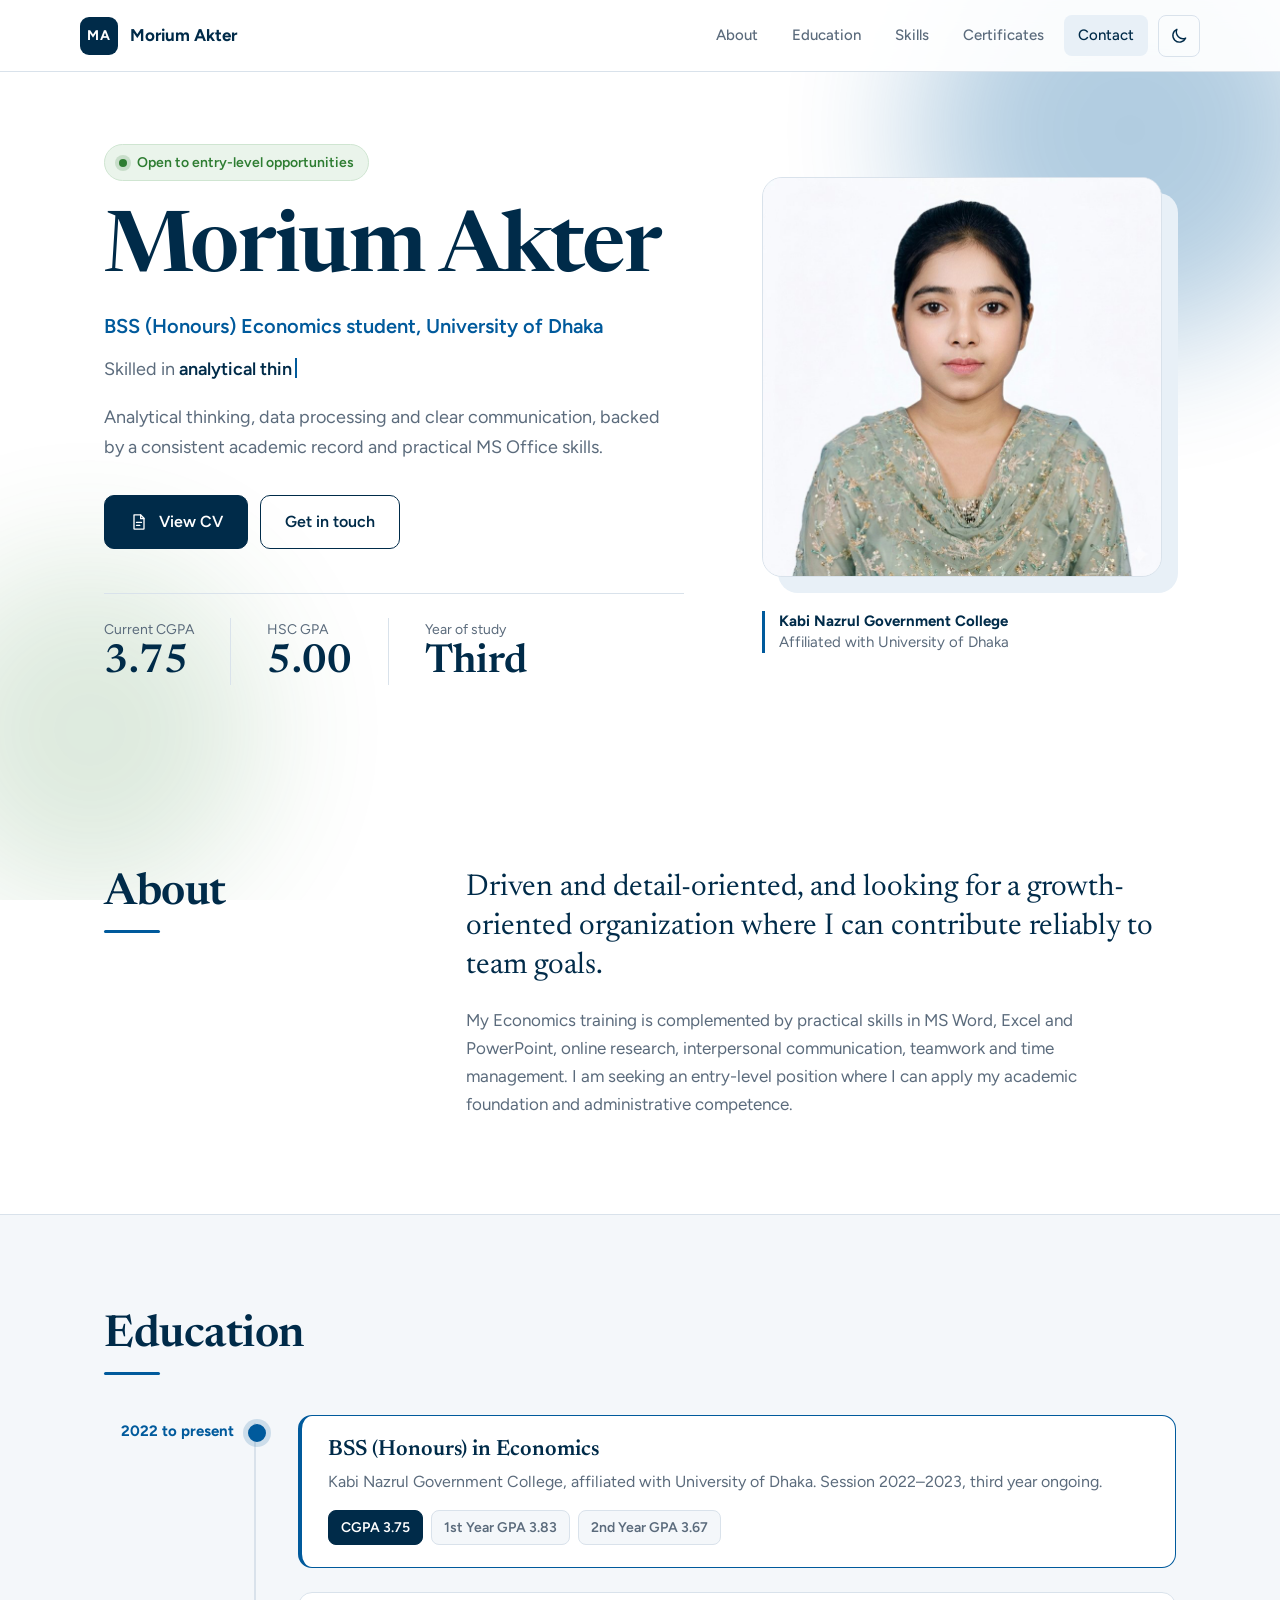
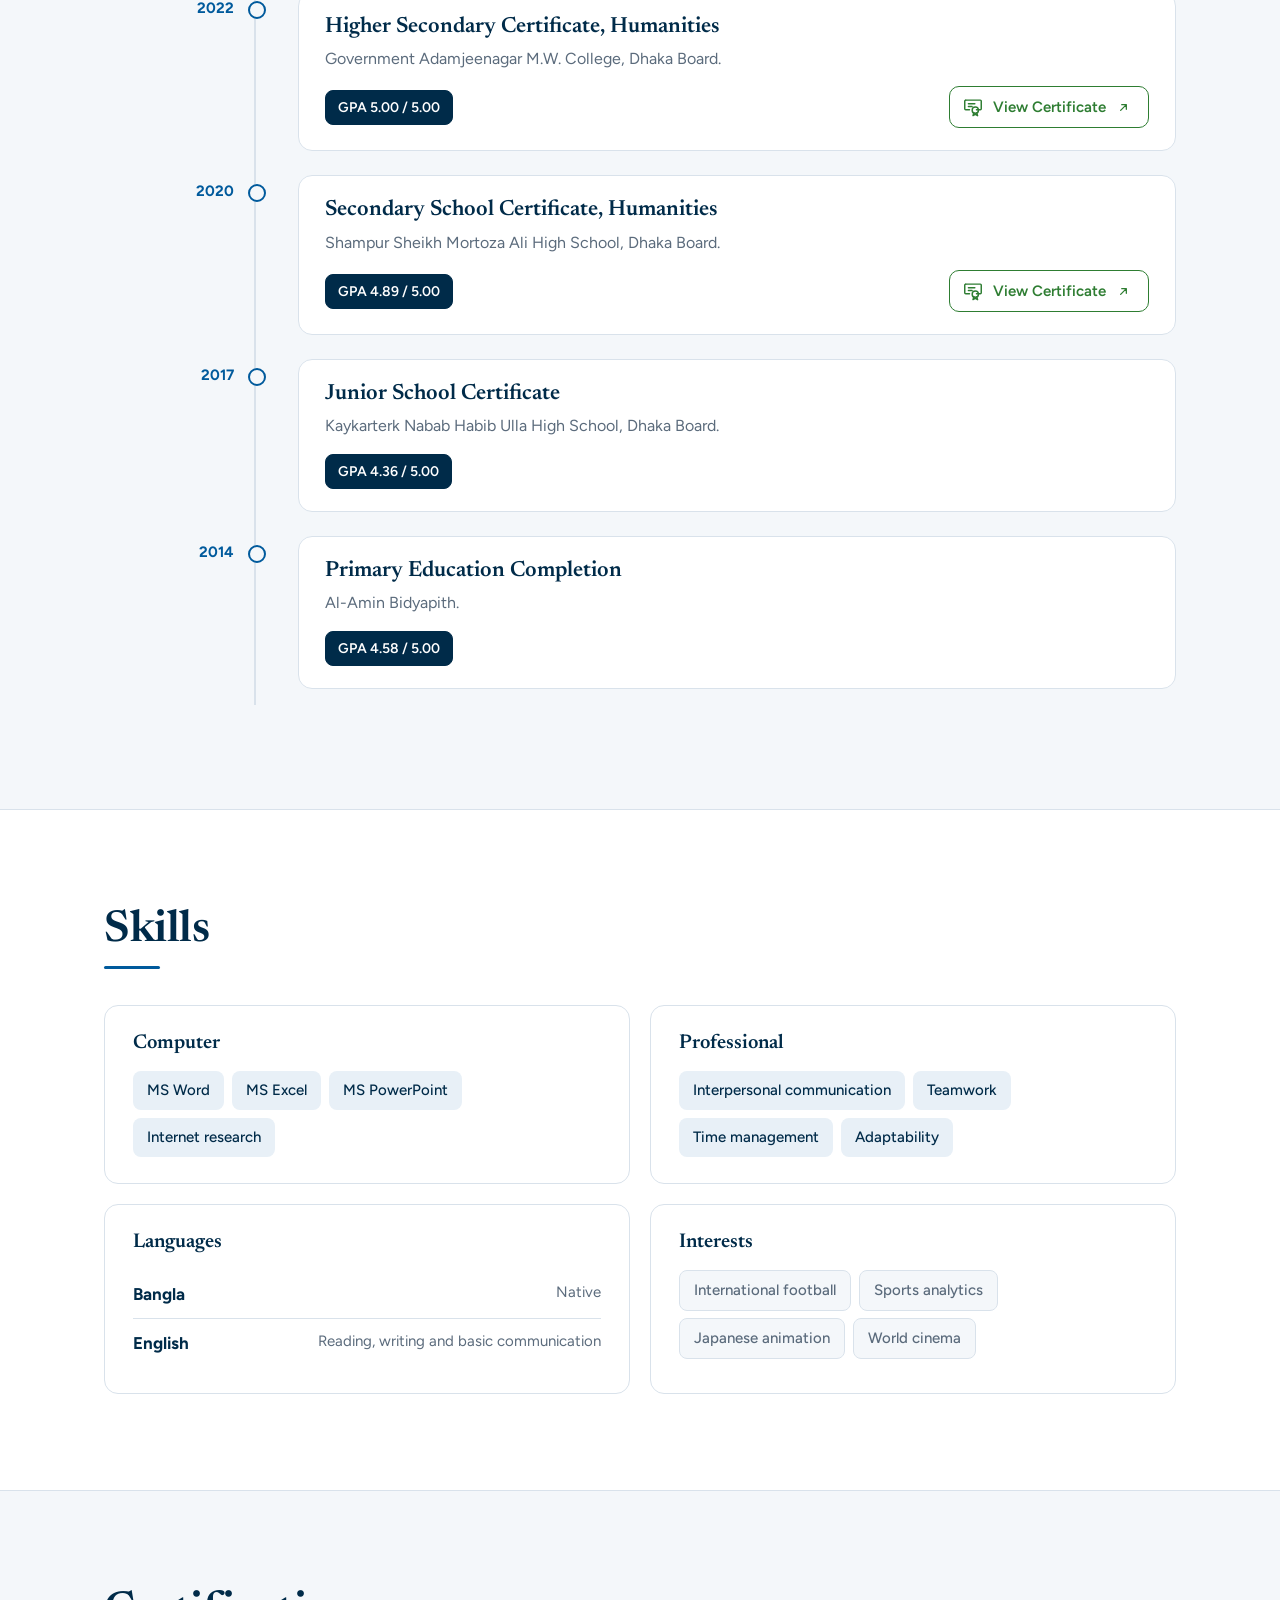
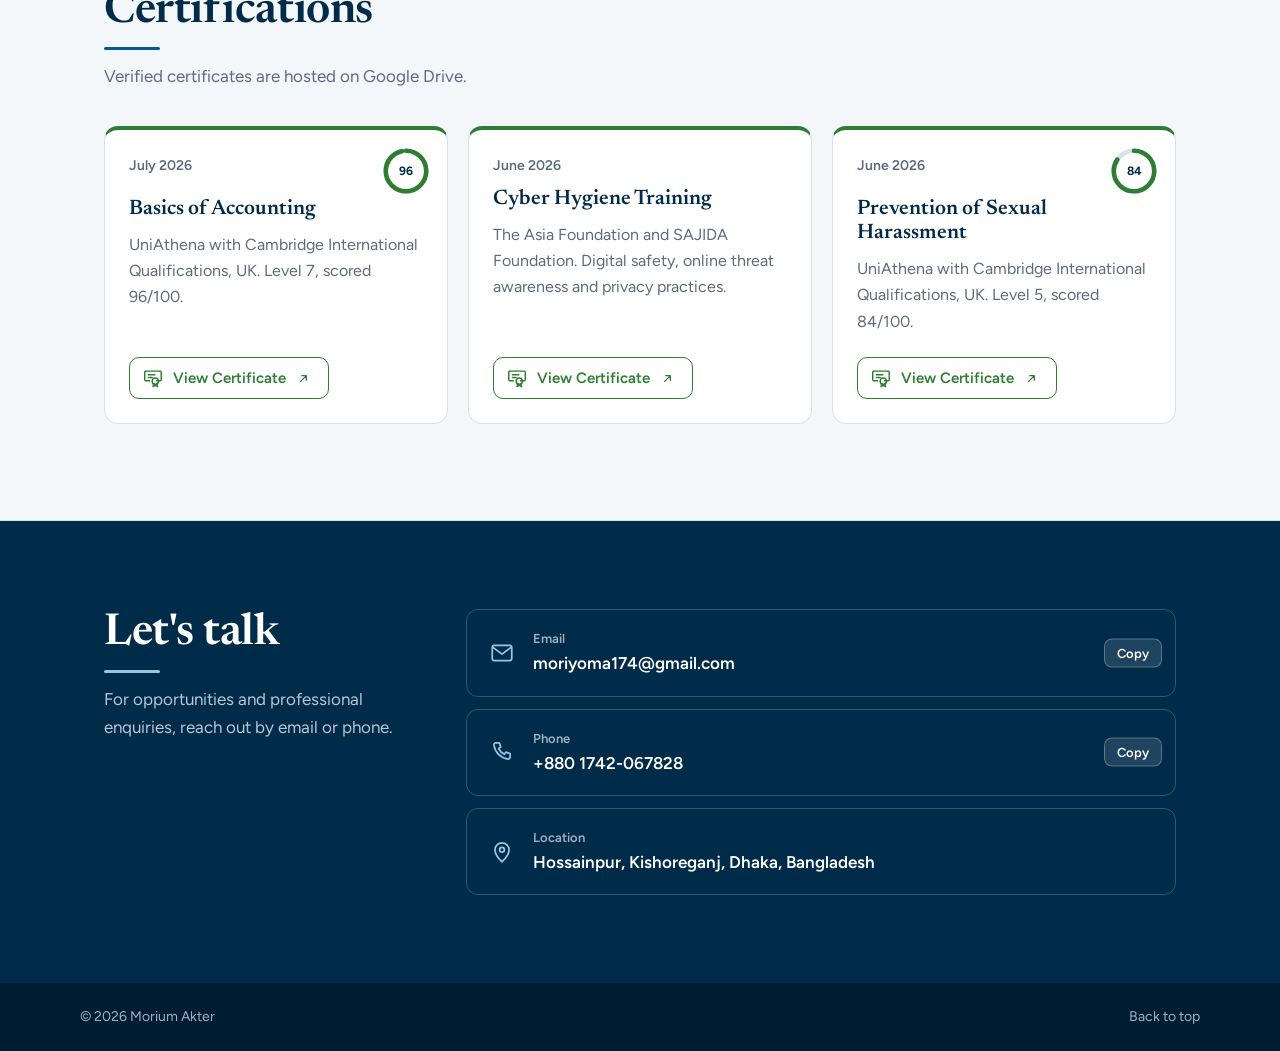
==== index.html @ 0ca626ab "Add files via upload" ====
<!doctype html>
<html lang="en">
<head>
<meta charset="utf-8">
<meta name="viewport" content="width=device-width, initial-scale=1">
<meta name="description" content="Professional portfolio of Morium Akter, BSS (Honours) Economics student at Kabi Nazrul Government College, University of Dhaka.">
<meta name="theme-color" content="#002B49">
<title>Morium Akter | Economics Student</title>
<link rel="preconnect" href="https://fonts.googleapis.com">
<link rel="preconnect" href="https://fonts.gstatic.com" crossorigin>
<link href="https://fonts.googleapis.com/css2?family=Figtree:wght@400;500;600;700&family=Newsreader:opsz,wght@6..72,500;6..72,600&display=swap" rel="stylesheet">
<link rel="stylesheet" href="style.css">
</head>
<body>

<!-- Custom icon set (inline SVG, no external files) -->
<svg width="0" height="0" style="position:absolute" aria-hidden="true">
  <symbol id="i-cert" viewBox="0 0 24 24">
    <path d="M4 4.5h16a1 1 0 0 1 1 1V14a1 1 0 0 1-1 1h-4.2" fill="none" stroke="currentColor" stroke-width="1.6" stroke-linecap="round" stroke-linejoin="round"/>
    <path d="M8.2 15H4a1 1 0 0 1-1-1V5.5a1 1 0 0 1 1-1" fill="none" stroke="currentColor" stroke-width="1.6" stroke-linecap="round" stroke-linejoin="round"/>
    <path d="M7 8.5h7M7 11.5h4" fill="none" stroke="currentColor" stroke-width="1.6" stroke-linecap="round"/>
    <circle cx="14.5" cy="15.5" r="3.4" fill="none" stroke="currentColor" stroke-width="1.6"/>
    <path d="m12.9 18.4-.9 3 2.5-1.3 2.5 1.3-.9-3" fill="none" stroke="currentColor" stroke-width="1.6" stroke-linecap="round" stroke-linejoin="round"/>
  </symbol>
  <symbol id="i-out" viewBox="0 0 24 24">
    <path d="M8 16 16 8M9.5 8H16v6.5" fill="none" stroke="currentColor" stroke-width="1.8" stroke-linecap="round" stroke-linejoin="round"/>
  </symbol>
  <symbol id="i-mail" viewBox="0 0 24 24">
    <rect x="3" y="5" width="18" height="14" rx="2" fill="none" stroke="currentColor" stroke-width="1.6"/>
    <path d="m4 7 8 6 8-6" fill="none" stroke="currentColor" stroke-width="1.6" stroke-linecap="round" stroke-linejoin="round"/>
  </symbol>
  <symbol id="i-phone" viewBox="0 0 24 24">
    <path d="M6.5 3.5h3l1.4 4-2 1.3a11 11 0 0 0 5.3 5.3l1.3-2 4 1.4v3a2 2 0 0 1-2.2 2A15.5 15.5 0 0 1 4.5 5.7a2 2 0 0 1 2-2.2Z" fill="none" stroke="currentColor" stroke-width="1.6" stroke-linejoin="round"/>
  </symbol>
  <symbol id="i-pin" viewBox="0 0 24 24">
    <path d="M12 21s6.5-5.6 6.5-11a6.5 6.5 0 0 0-13 0C5.5 15.400 12 21 12 21Z" fill="none" stroke="currentColor" stroke-width="1.6" stroke-linejoin="round"/>
    <circle cx="12" cy="10" r="2.2" fill="none" stroke="currentColor" stroke-width="1.6"/>
  </symbol>
  <symbol id="i-doc" viewBox="0 0 24 24">
    <path d="M6 3.5h8l4 4V20a.5.5 0 0 1-.5.5h-11A.5.5 0 0 1 6 20V3.5Z" fill="none" stroke="currentColor" stroke-width="1.6" stroke-linejoin="round"/>
    <path d="M14 3.500V8h4M9 12.500h6M9 16h4" fill="none" stroke="currentColor" stroke-width="1.6" stroke-linecap="round" stroke-linejoin="round"/>
  </symbol>
</svg>

<div class="progress" aria-hidden="true"></div>
<div class="blobs" aria-hidden="true"><i></i><i></i></div>

<header class="navbar">
  <a class="brand" href="#home" aria-label="Morium Akter, home"><span class="mark">MA</span><span class="name">Morium Akter</span></a>
  <button class="menu" aria-label="Open menu" aria-expanded="false" aria-controls="navlinks"><i></i><i></i><i></i></button>
  <nav class="navlinks" id="navlinks" aria-label="Primary">
    <a href="#about">About</a>
    <a href="#education">Education</a>
    <a href="#skills">Skills</a>
    <a href="#certificates">Certificates</a>
    <a href="#contact">Contact</a>
  </nav>
</header>

<main>
<!-- HERO -->
<section id="home" class="hero">
  <div class="hero-copy">
    <p class="status"><span class="dot"></span>Open to entry-level opportunities</p>
    <h1>Morium Akter</h1>
    <p class="role">BSS (Honours) Economics student, University of Dhaka</p>
    <p class="typed">Skilled in <b id="typed"></b><span class="caret" aria-hidden="true"></span></p>
    <p class="lead">Analytical thinking, data processing and clear communication, backed by a consistent academic record and practical MS Office skills.</p>
    <div class="actions">
      <a class="btn primary" href="https://drive.google.com/file/d/1JwmAOZgmzLsde-KRl3AFx6PIT9ZOUIoV/view?usp=drive_link" target="_blank" rel="noopener">
        <svg class="ico"><use href="#i-doc"/></svg>View CV
      </a>
      <a class="btn ghost" href="#contact">Get in touch</a>
    </div>
    <dl class="stats">
      <div><dt>Current CGPA</dt><dd data-to="3.75" data-dec="2">3.75</dd></div>
      <div><dt>HSC GPA</dt><dd data-to="5" data-dec="2">5.00</dd></div>
      <div><dt>Year of study</dt><dd>Third</dd></div>
    </dl>
  </div>
  <figure class="portrait">
    <div class="frame"><img src="assets/images/morium-akter-profile.jpg" width="800" height="800" alt="Portrait of Morium Akter" fetchpriority="high"></div>
    <figcaption><b>Kabi Nazrul Government College</b>Affiliated with University of Dhaka</figcaption>
  </figure>
</section>

<!-- ABOUT -->
<section id="about" class="section">
  <div class="wrap two">
    <h2>About</h2>
    <div class="prose">
      <p class="big">Driven and detail-oriented, and looking for a growth-oriented organization where I can contribute reliably to team goals.</p>
      <p>My Economics training is complemented by practical skills in MS Word, Excel and PowerPoint, online research, interpersonal communication, teamwork and time management. I am seeking an entry-level position where I can apply my academic foundation and administrative competence.</p>
    </div>
  </div>
</section>

<!-- EDUCATION -->
<section id="education" class="section alt">
  <div class="wrap">
    <h2>Education</h2>
    <ol class="timeline">
      <li>
        <span class="when">2022 to present</span>
        <div class="card current">
          <h3>BSS (Honours) in Economics</h3>
          <p>Kabi Nazrul Government College, affiliated with University of Dhaka. Session 2022–2023, third year ongoing.</p>
          <ul class="chips"><li class="strong">CGPA 3.75</li><li>1st Year GPA 3.83</li><li>2nd Year GPA 3.67</li></ul>
        </div>
      </li>
      <li>
        <span class="when">2022</span>
        <div class="card">
          <h3>Higher Secondary Certificate, Humanities</h3>
          <p>Government Adamjeenagar M.W. College, Dhaka Board.</p>
          <div class="row">
            <ul class="chips"><li class="strong">GPA 5.00 / 5.00</li></ul>
            <a class="cert-btn" href="https://drive.google.com/file/d/1axWFKUGcLII5cDohfejjAlHID2roBgiW/view?usp=drive_link" target="_blank" rel="noopener" aria-label="View HSC certificate on Google Drive"><svg class="ico"><use href="#i-cert"/></svg><span>View Certificate</span><svg class="ico out"><use href="#i-out"/></svg></a>
          </div>
        </div>
      </li>
      <li>
        <span class="when">2020</span>
        <div class="card">
          <h3>Secondary School Certificate, Humanities</h3>
          <p>Shampur Sheikh Mortoza Ali High School, Dhaka Board.</p>
          <div class="row">
            <ul class="chips"><li class="strong">GPA 4.89 / 5.00</li></ul>
            <a class="cert-btn" href="https://drive.google.com/file/d/1qlJhFglhHFzRGvxUdRlYiDC4op74W_60/view?usp=drive_link" target="_blank" rel="noopener" aria-label="View SSC certificate on Google Drive"><svg class="ico"><use href="#i-cert"/></svg><span>View Certificate</span><svg class="ico out"><use href="#i-out"/></svg></a>
          </div>
        </div>
      </li>
      <li>
        <span class="when">2017</span>
        <div class="card">
          <h3>Junior School Certificate</h3>
          <p>Kaykarterk Nabab Habib Ulla High School, Dhaka Board.</p>
          <ul class="chips"><li class="strong">GPA 4.36 / 5.00</li></ul>
        </div>
      </li>
      <li>
        <span class="when">2014</span>
        <div class="card">
          <h3>Primary Education Completion</h3>
          <p>Al-Amin Bidyapith.</p>
          <ul class="chips"><li class="strong">GPA 4.58 / 5.00</li></ul>
        </div>
      </li>
    </ol>
  </div>
</section>

<!-- SKILLS -->
<section id="skills" class="section">
  <div class="wrap">
    <h2>Skills</h2>
    <div class="skills">
      <article>
        <h3>Computer</h3>
        <ul class="tags"><li>MS Word</li><li>MS Excel</li><li>MS PowerPoint</li><li>Internet research</li></ul>
      </article>
      <article>
        <h3>Professional</h3>
        <ul class="tags"><li>Interpersonal communication</li><li>Teamwork</li><li>Time management</li><li>Adaptability</li></ul>
      </article>
      <article>
        <h3>Languages</h3>
        <ul class="langs">
          <li><b>Bangla</b><span>Native</span></li>
          <li><b>English</b><span>Reading, writing and basic communication</span></li>
        </ul>
      </article>
      <article>
        <h3>Interests</h3>
        <ul class="tags soft"><li>International football</li><li>Sports analytics</li><li>Japanese animation</li><li>World cinema</li></ul>
      </article>
    </div>
  </div>
</section>

<!-- CERTIFICATES -->
<section id="certificates" class="section alt">
  <div class="wrap">
    <h2>Certifications</h2>
    <p class="sub">Verified certificates are hosted on Google Drive.</p>
    <div class="certs">
      <article class="cert">
        <time datetime="2026-07">July 2026</time>
        <h3>Basics of Accounting</h3>
        <p>UniAthena with Cambridge International Qualifications, UK. Level 7, scored 96/100.</p>
        <a class="cert-btn" href="https://drive.google.com/file/d/1zT1jQJ7yruCw2VHMHLxNxQ8mI0itYRT9/view?usp=drive_link" target="_blank" rel="noopener" aria-label="View Basics of Accounting certificate on Google Drive"><svg class="ico"><use href="#i-cert"/></svg><span>View Certificate</span><svg class="ico out"><use href="#i-out"/></svg></a>
      </article>
      <article class="cert">
        <time datetime="2026-06">June 2026</time>
        <h3>Cyber Hygiene Training</h3>
        <p>The Asia Foundation and SAJIDA Foundation. Digital safety, online threat awareness and privacy practices.</p>
        <a class="cert-btn" href="https://drive.google.com/file/d/1l5DGVHalnsO505tT5xYZgho1PL1zpRUH/view?usp=drive_link" target="_blank" rel="noopener" aria-label="View Cyber Hygiene certificate on Google Drive"><svg class="ico"><use href="#i-cert"/></svg><span>View Certificate</span><svg class="ico out"><use href="#i-out"/></svg></a>
      </article>
      <article class="cert">
        <time datetime="2026-06">June 2026</time>
        <h3>Prevention of Sexual Harassment</h3>
        <p>UniAthena with Cambridge International Qualifications, UK. Level 5, scored 84/100.</p>
        <a class="cert-btn" href="https://drive.google.com/file/d/1_tI9HqFwYaIaJ-7dg8YIlyRQ6ms4kKX6/view?usp=drive_link" target="_blank" rel="noopener" aria-label="View POSH certificate on Google Drive"><svg class="ico"><use href="#i-cert"/></svg><span>View Certificate</span><svg class="ico out"><use href="#i-out"/></svg></a>
      </article>
    </div>
  </div>
</section>

<!-- CONTACT -->
<section id="contact" class="contact">
  <div class="wrap two">
    <div>
      <h2>Let's talk</h2>
      <p class="sub">For opportunities and professional enquiries, reach out by email or phone.</p>
    </div>
    <ul class="contact-list">
      <li><a href="mailto:moriyoma174@gmail.com"><svg class="ico"><use href="#i-mail"/></svg><span><small>Email</small>moriyoma174@gmail.com</span></a></li>
      <li><a href="tel:+8801742067828"><svg class="ico"><use href="#i-phone"/></svg><span><small>Phone</small>+880 1742-067828</span></a></li>
      <li><div><svg class="ico"><use href="#i-pin"/></svg><span><small>Location</small>Hossainpur, Kishoreganj, Dhaka, Bangladesh</span></div></li>
    </ul>
  </div>
</section>
</main>

<footer><span>© 2026 Morium Akter</span><a href="#home">Back to top</a></footer>

<script src="script.js"></script>
</body>
</html>
---- style.css ----
/* Morium Akter Portfolio — palette follows her CV: navy #002B49, steel blue #005A9C, certificate green #2E7D32 */
:root{
  --navy:#002B49; --navy-deep:#001D32; --blue:#005A9C; --green:#2E7D32;
  --ink:#1F2937; --muted:#5B6B7C; --line:#D9E2EB; --bg:#FFFFFF; --alt:#F4F7FA; --tint:#E8F0F7;
  --serif:'Newsreader',Georgia,'Times New Roman',serif;
  --sans:'Figtree',system-ui,-apple-system,'Segoe UI',Arial,sans-serif;
  --wrap:1120px; --nav:72px;
}
*{box-sizing:border-box;margin:0;padding:0}
html{scroll-behavior:smooth;scroll-padding-top:var(--nav)}
body{position:relative;transition:background-color .4s,color .4s;font-family:var(--sans);font-size:17px;line-height:1.65;color:var(--ink);background:var(--bg);overflow-x:hidden;-webkit-font-smoothing:antialiased}
img{display:block;max-width:100%}
a{color:inherit}
ul,ol{list-style:none}
:focus-visible{outline:3px solid var(--blue);outline-offset:3px;border-radius:4px}

.progress{position:fixed;top:0;left:0;height:3px;width:0;background:var(--blue);z-index:200}

/* NAV */
.navbar{position:fixed;inset:0 0 auto 0;height:var(--nav);padding:0 max(24px,calc((100vw - var(--wrap))/2));display:flex;align-items:center;justify-content:space-between;background:var(--navbg);backdrop-filter:blur(14px);border-bottom:1px solid var(--line);z-index:100}
.brand{display:flex;align-items:center;gap:12px;text-decoration:none;font-weight:700;color:var(--head)}
.brand .mark{display:grid;place-items:center;width:38px;height:38px;border-radius:9px;background:var(--navy);color:#fff;font-size:14px;letter-spacing:.04em}
.navlinks{display:flex;gap:6px}
.navlinks a{padding:8px 14px;border-radius:8px;text-decoration:none;font-size:15px;font-weight:500;color:var(--muted);transition:color .2s,background .2s}
.navlinks a:hover,.navlinks a.active{color:var(--head);background:var(--tint)}
.menu{display:none;background:none;border:1px solid var(--line);border-radius:8px;width:42px;height:42px;cursor:pointer;flex-direction:column;justify-content:center;align-items:center;gap:5px}
.menu i{display:block;width:18px;height:2px;background:var(--navy)}

/* LAYOUT */
.wrap{max-width:var(--wrap);margin:0 auto;padding:0 24px}
.wrap.two{display:grid;grid-template-columns:.42fr 1fr;gap:64px;align-items:start}
.section{padding:96px 0}
.section.alt{background:var(--alt);border-block:1px solid var(--line)}
h1,h2,h3{font-family:var(--serif);color:var(--head);font-weight:600;line-height:1.15}
h2{font-size:clamp(32px,4vw,44px);letter-spacing:-.01em;margin-bottom:12px}
h3{font-size:22px}
.sub{color:var(--muted);max-width:52ch}

/* HERO */
.hero{max-width:var(--wrap);margin:0 auto;padding:calc(var(--nav) + 72px) 24px 88px;display:grid;grid-template-columns:1.15fr .85fr;gap:64px;align-items:center}
.status{display:inline-flex;align-items:center;gap:10px;font-size:14px;font-weight:600;color:var(--green);background:#EAF4EB;border:1px solid #CFE5D1;padding:6px 14px;border-radius:999px}
.dot{width:8px;height:8px;border-radius:50%;background:var(--green);box-shadow:0 0 0 4px rgba(46,125,50,.18)}
.hero h1{font-size:clamp(48px,7vw,84px);letter-spacing:-.02em;margin:22px 0 10px}
.role{font-size:20px;font-weight:600;color:var(--blue)}
.lead{margin-top:18px;max-width:52ch;color:var(--muted);font-size:18px}
.actions{display:flex;flex-wrap:wrap;gap:12px;margin-top:32px}
.btn{display:inline-flex;align-items:center;gap:10px;padding:13px 24px;border-radius:10px;font-weight:600;font-size:16px;text-decoration:none;border:1.5px solid var(--navy);transition:background .2s,color .2s,transform .2s}
.btn.primary{background:var(--navy);color:#fff}
.btn.primary:hover{background:var(--blue);border-color:var(--blue)}
.btn.ghost{color:var(--head);background:transparent}
.btn.ghost:hover{background:var(--navy);color:#fff}
.btn:active{transform:translateY(1px)}
.ico{width:20px;height:20px;flex:none}
.stats{display:flex;gap:0;margin-top:44px;border-top:1px solid var(--line);padding-top:24px}
.stats div{padding-right:36px;margin-right:36px;border-right:1px solid var(--line)}
.stats div:last-child{border:0;margin:0;padding:0}
.stats dt{font-size:14px;color:var(--muted)}
.stats dd{font-family:var(--serif);font-size:40px;font-weight:600;color:var(--head);line-height:1.1}

.portrait{position:relative;justify-self:center;width:100%;max-width:400px}
.portrait .frame{aspect-ratio:1;border-radius:20px;overflow:hidden;border:1px solid var(--line);background:var(--alt);box-shadow:16px 16px 0 var(--tint)}
.portrait img{width:100%;height:100%;object-fit:cover}
.portrait figcaption{margin-top:34px;padding-left:14px;border-left:3px solid var(--blue);font-size:15px;color:var(--muted);line-height:1.4}
.portrait figcaption b{display:block;color:var(--head)}

/* ABOUT */
.prose .big{font-family:var(--serif);font-size:clamp(24px,2.6vw,30px);line-height:1.3;color:var(--head);margin-bottom:20px}
.prose p:not(.big){color:var(--muted);max-width:62ch}

/* EDUCATION */
.timeline{margin-top:40px;position:relative}
.timeline::before{content:"";position:absolute;left:150px;top:8px;bottom:8px;width:2px;background:var(--line)}
.timeline>li{display:grid;grid-template-columns:130px 1fr;gap:40px;padding-bottom:24px;position:relative}
.timeline>li::before{content:"";position:absolute;left:144px;top:9px;width:14px;height:14px;border-radius:50%;background:var(--alt);border:2px solid var(--blue)}
.timeline>li:first-child::before{background:var(--blue);box-shadow:0 0 0 5px rgba(0,90,156,.16)}
.when{font-weight:700;font-size:15px;color:var(--blue);padding-top:4px;text-align:right}
.card{background:var(--card);border:1px solid var(--line);border-radius:14px;padding:22px 26px;margin-left:24px}
.card.current{border-color:var(--blue);border-left-width:4px}
.card p{color:var(--muted);margin:6px 0 14px;font-size:16px}
.card .row{display:flex;flex-wrap:wrap;align-items:center;justify-content:space-between;gap:14px}
.card .chips{margin:0}
.chips{display:flex;flex-wrap:wrap;gap:8px}
.chips li{font-size:14px;font-weight:600;padding:5px 12px;border-radius:8px;background:var(--alt);color:var(--muted);border:1px solid var(--line)}
.chips li.strong{background:var(--navy);border-color:var(--navy);color:#fff}

/* VIEW CERTIFICATE BUTTON: bordered, custom certificate-seal icon */
.cert-btn{display:inline-flex;align-items:center;gap:9px;padding:9px 16px 9px 12px;border:1.5px solid var(--green);border-radius:10px;color:var(--green);background:var(--card);font-size:15px;font-weight:600;text-decoration:none;line-height:1;transition:background .2s,color .2s,box-shadow .2s}
.cert-btn .ico{width:22px;height:22px}
.cert-btn .ico.out{width:17px;height:17px;transition:transform .2s}
.cert-btn:hover{background:var(--green);color:#fff;box-shadow:0 6px 16px rgba(46,125,50,.25)}
.cert-btn:hover .out{transform:translate(2px,-2px)}

/* SKILLS */
.skills{display:grid;grid-template-columns:repeat(2,1fr);gap:20px;margin-top:36px}
.skills article{border:1px solid var(--line);border-radius:14px;padding:26px 28px}
.skills h3{font-size:20px;margin-bottom:16px}
.tags{display:flex;flex-wrap:wrap;gap:8px}
.tags li{padding:7px 14px;border-radius:8px;font-size:15px;font-weight:500;background:var(--tint);color:var(--head)}
.tags.soft li{background:var(--alt);color:var(--muted);border:1px solid var(--line)}
.langs li{display:flex;justify-content:space-between;gap:20px;padding:10px 0;border-bottom:1px solid var(--line)}
.langs li:last-child{border:0}
.langs b{color:var(--head)}
.langs span{color:var(--muted);font-size:15px;text-align:right}

/* CERTIFICATES */
.certs{display:grid;grid-template-columns:repeat(3,1fr);gap:20px;margin-top:36px}
.cert{display:flex;flex-direction:column;align-items:flex-start;background:var(--card);border:1px solid var(--line);border-top:4px solid var(--green);border-radius:14px;padding:24px}
.cert time{font-size:14px;font-weight:600;color:var(--muted);margin-bottom:10px}
.cert h3{font-size:21px}
.cert p{color:var(--muted);font-size:16px;margin:10px 0 22px;flex:1}

/* CONTACT */
.contact{background:var(--navy);color:#fff;padding:88px 0}
.contact h2{color:#fff}
.contact .sub{color:#B8C7D6}
.contact-list{display:grid;gap:12px}
.contact-list a,.contact-list li>div{display:flex;align-items:center;gap:18px;padding:18px 22px;border:1px solid rgba(255,255,255,.2);border-radius:12px;text-decoration:none;transition:background .2s,border-color .2s}
.contact-list a:hover{background:rgba(255,255,255,.08);border-color:rgba(255,255,255,.5)}
.contact-list .ico{width:26px;height:26px;color:#9CC3E6}
.contact-list small{display:block;font-size:13px;color:#9FB2C4}
.contact-list span{font-weight:600;overflow-wrap:anywhere}

footer{background:var(--navy-deep);color:#9FB2C4;padding:22px max(24px,calc((100vw - var(--wrap))/2));display:flex;justify-content:space-between;font-size:14px}
footer a{text-decoration:none}
footer a:hover{color:#fff}

/* Single entrance: hero only */
.hero-copy,.portrait{animation:rise .7s cubic-bezier(.2,.7,.2,1) both}
.portrait{animation-delay:.12s}
@keyframes rise{from{opacity:0;transform:translateY(16px)}to{opacity:1;transform:none}}
@media (prefers-reduced-motion:reduce){*{animation:none!important;transition:none!important;scroll-behavior:auto!important}}

/* RESPONSIVE */
@media (max-width:960px){
  .hero{grid-template-columns:1fr;gap:48px;padding-top:calc(var(--nav) + 40px)}
  .portrait{max-width:340px;justify-self:start}
  .wrap.two{grid-template-columns:1fr;gap:20px}
  .certs{grid-template-columns:1fr}
  .skills{grid-template-columns:1fr}
}
@media (max-width:700px){
  body{font-size:16px}
  .section{padding:68px 0}
  .menu{display:flex}
  .navlinks{display:none;position:absolute;top:calc(var(--nav) - 4px);right:16px;width:220px;flex-direction:column;padding:10px;background:var(--card);border:1px solid var(--line);border-radius:12px;box-shadow:0 14px 34px rgba(0,43,73,.16)}
  .navlinks.open{display:flex}
  .brand .name{font-size:15px}
  .stats div{padding-right:20px;margin-right:20px}
  .stats dd{font-size:32px}
  .timeline::before{left:7px}
  .timeline>li{grid-template-columns:1fr;gap:6px;padding-left:34px}
  .timeline>li::before{left:0}
  .when{text-align:left;padding:0}
  .card{margin-left:0;padding:18px 20px}
  footer{flex-direction:column;gap:6px;align-items:center}
}

/* ===== v2: theme, animation, extra features ===== */
:root{--head:#002B49;--card:#fff;--navbg:rgba(255,255,255,.92)}
:root[data-theme=dark]{--head:#E8F1F8;--card:#12212E;--navbg:rgba(11,22,32,.88);--bg:#0B1620;--alt:#0F1C28;--tint:#16303F;--ink:#DCE6EE;--muted:#9FB2C4;--line:#243B4D;--navy:#0F3A5C;--navy-deep:#07141E;--blue:#59AEEA;--green:#66C26D}
[data-theme=dark] .status{background:#12301A;border-color:#1F5A2A}
[data-theme=dark] .blobs i{opacity:.2}
.navbar{transition:box-shadow .3s,background-color .4s}.navbar.scrolled{box-shadow:0 6px 24px rgba(0,43,73,.12)}
.navlinks{margin-left:auto}.menu{order:5}
.theme{order:4;width:42px;height:42px;margin-left:10px;border:1px solid var(--line);border-radius:8px;background:none;color:var(--head);cursor:pointer;display:grid;place-items:center;transition:background .2s,transform .3s}
.theme:hover{background:var(--tint);transform:rotate(-20deg)}

.blobs{position:absolute;inset:0 0 auto 0;height:100vh;overflow:hidden;z-index:-1;pointer-events:none}
.blobs i{position:absolute;border-radius:50%;filter:blur(70px);opacity:.3;animation:drift 18s ease-in-out infinite alternate}
.blobs i:nth-child(1){width:420px;height:420px;background:var(--blue);top:-80px;right:-60px}
.blobs i:nth-child(2){width:340px;height:340px;background:var(--green);bottom:0;left:-80px;opacity:.16;animation-duration:24s}
@keyframes drift{to{transform:translate(-60px,50px) scale(1.15)}}

.hero-copy{animation:none}.hero-copy>*{animation:rise .7s cubic-bezier(.2,.7,.2,1) both}
.portrait .frame{animation:float 6s ease-in-out infinite}
@keyframes float{50%{transform:translateY(-10px)}}
.dot{animation:pulse 2s infinite}
@keyframes pulse{from{box-shadow:0 0 0 0 rgba(46,125,50,.5)}to{box-shadow:0 0 0 10px rgba(46,125,50,0)}}
.typed{margin-top:12px;font-size:18px;color:var(--muted);min-height:1.7em}.typed b{color:var(--head);font-weight:600}
.caret{display:inline-block;width:2px;height:1.1em;background:var(--blue);margin-left:3px;vertical-align:-3px;animation:blink 1s steps(1) infinite}
@keyframes blink{50%{opacity:0}}
.btn{box-shadow:0 0 0 rgba(0,0,0,0)}.btn:hover{transform:translateY(-2px);box-shadow:0 8px 20px rgba(0,43,73,.18)}
.btn.primary{position:relative;overflow:hidden}
.btn.primary::after{content:"";position:absolute;inset:0;background:linear-gradient(105deg,transparent 40%,rgba(255,255,255,.35) 50%,transparent 60%);transform:translateX(-120%);transition:transform .7s}
.btn.primary:hover::after{transform:translateX(120%)}

/* scroll reveal (classes added by script.js) */
.rv{opacity:0;transform:translateY(26px);transition:opacity .7s ease,transform .7s cubic-bezier(.2,.7,.2,1),box-shadow .3s,border-color .3s}
.rv.in{opacity:1;transform:none}
.lift.in:hover{transform:translateY(-5px);box-shadow:0 14px 30px rgba(0,43,73,.12);border-color:var(--blue)}
.section h2::after,.contact h2::after{content:"";display:block;width:0;height:3px;border-radius:2px;background:var(--blue);margin-top:10px;transition:width .8s .3s}
.rv.in.rv h2::after,h2.rv.in::after{width:56px}
.contact h2::after{background:#9CC3E6}
.timeline.draw::before{transform:scaleY(0);transform-origin:top;transition:transform 1.6s ease}.timeline.draw.in::before{transform:none}
.timeline>li.rv::before{transform:scale(0);transition:transform .5s .25s}.timeline>li.rv.in::before{transform:scale(1)}
.skills article.rv:not(.in) .tags li{opacity:0}
.skills article.in .tags li{animation:pop .5s both;animation-delay:calc(var(--i)*70ms + 250ms)}
@keyframes pop{from{opacity:0;transform:scale(.8)}}

/* certificate score rings */
.cert{position:relative}.cert.scored time{margin-bottom:20px}
.ring{position:absolute;top:18px;right:18px;width:46px;height:46px}
.ring svg{width:100%;height:100%;transform:rotate(-90deg)}
.ring circle{fill:none;stroke-width:5}.ring .bg{stroke:var(--line)}
.ring .fg{stroke:var(--green);stroke-linecap:round;stroke-dasharray:138.2;stroke-dashoffset:138.2;transition:stroke-dashoffset 1.4s .5s cubic-bezier(.2,.7,.2,1)}
.cert.in .ring .fg{stroke-dashoffset:calc(138.2 * (1 - var(--p)))}
.ring b{position:absolute;inset:0;display:grid;place-items:center;font-size:12px;color:var(--head)}

/* contact copy, back-to-top, toast */
.contact-list li{position:relative}.contact-list a{padding-right:96px}
.copy{position:absolute;right:14px;top:50%;translate:0 -50%;background:rgba(255,255,255,.12);border:1px solid rgba(255,255,255,.28);color:#fff;border-radius:8px;padding:6px 12px;font:600 13px var(--sans);cursor:pointer;transition:background .2s}
.copy:hover{background:rgba(255,255,255,.28)}
.totop{position:fixed;right:22px;bottom:22px;width:46px;height:46px;border:0;border-radius:50%;background:var(--navy);color:#fff;cursor:pointer;display:grid;place-items:center;opacity:0;transform:translateY(14px);pointer-events:none;transition:.3s;z-index:90;box-shadow:0 8px 20px rgba(0,43,73,.3)}
.totop.show{opacity:1;transform:none;pointer-events:auto}.totop:hover{background:var(--blue)}
.toast{position:fixed;left:50%;bottom:28px;transform:translate(-50%,20px);background:var(--head);color:var(--bg);padding:10px 18px;border-radius:999px;font-size:15px;font-weight:600;opacity:0;transition:.3s;z-index:300;pointer-events:none}
.toast.show{opacity:1;transform:translate(-50%,0)}
@media (max-width:700px){.theme{margin-left:auto;margin-right:8px}.navlinks{margin-left:0}.copy{padding:5px 10px}.contact-list a{padding-right:80px}}
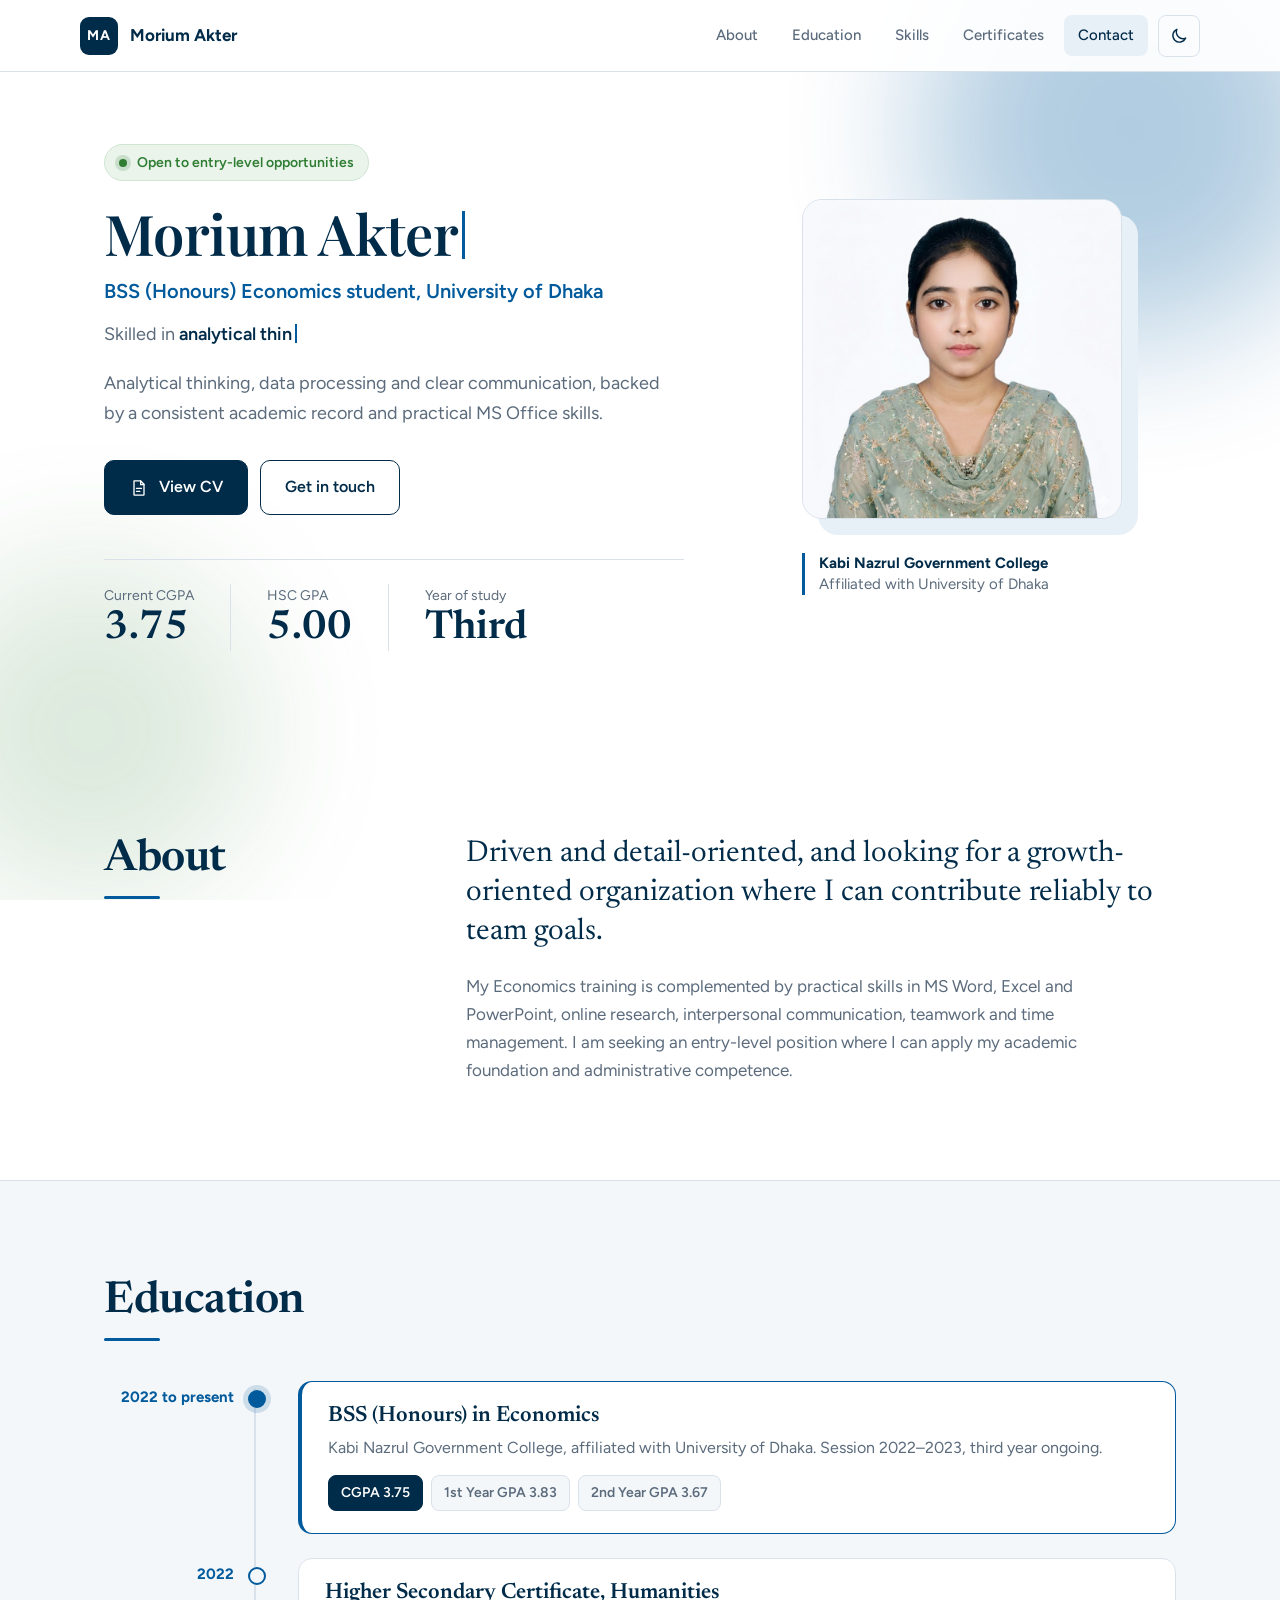
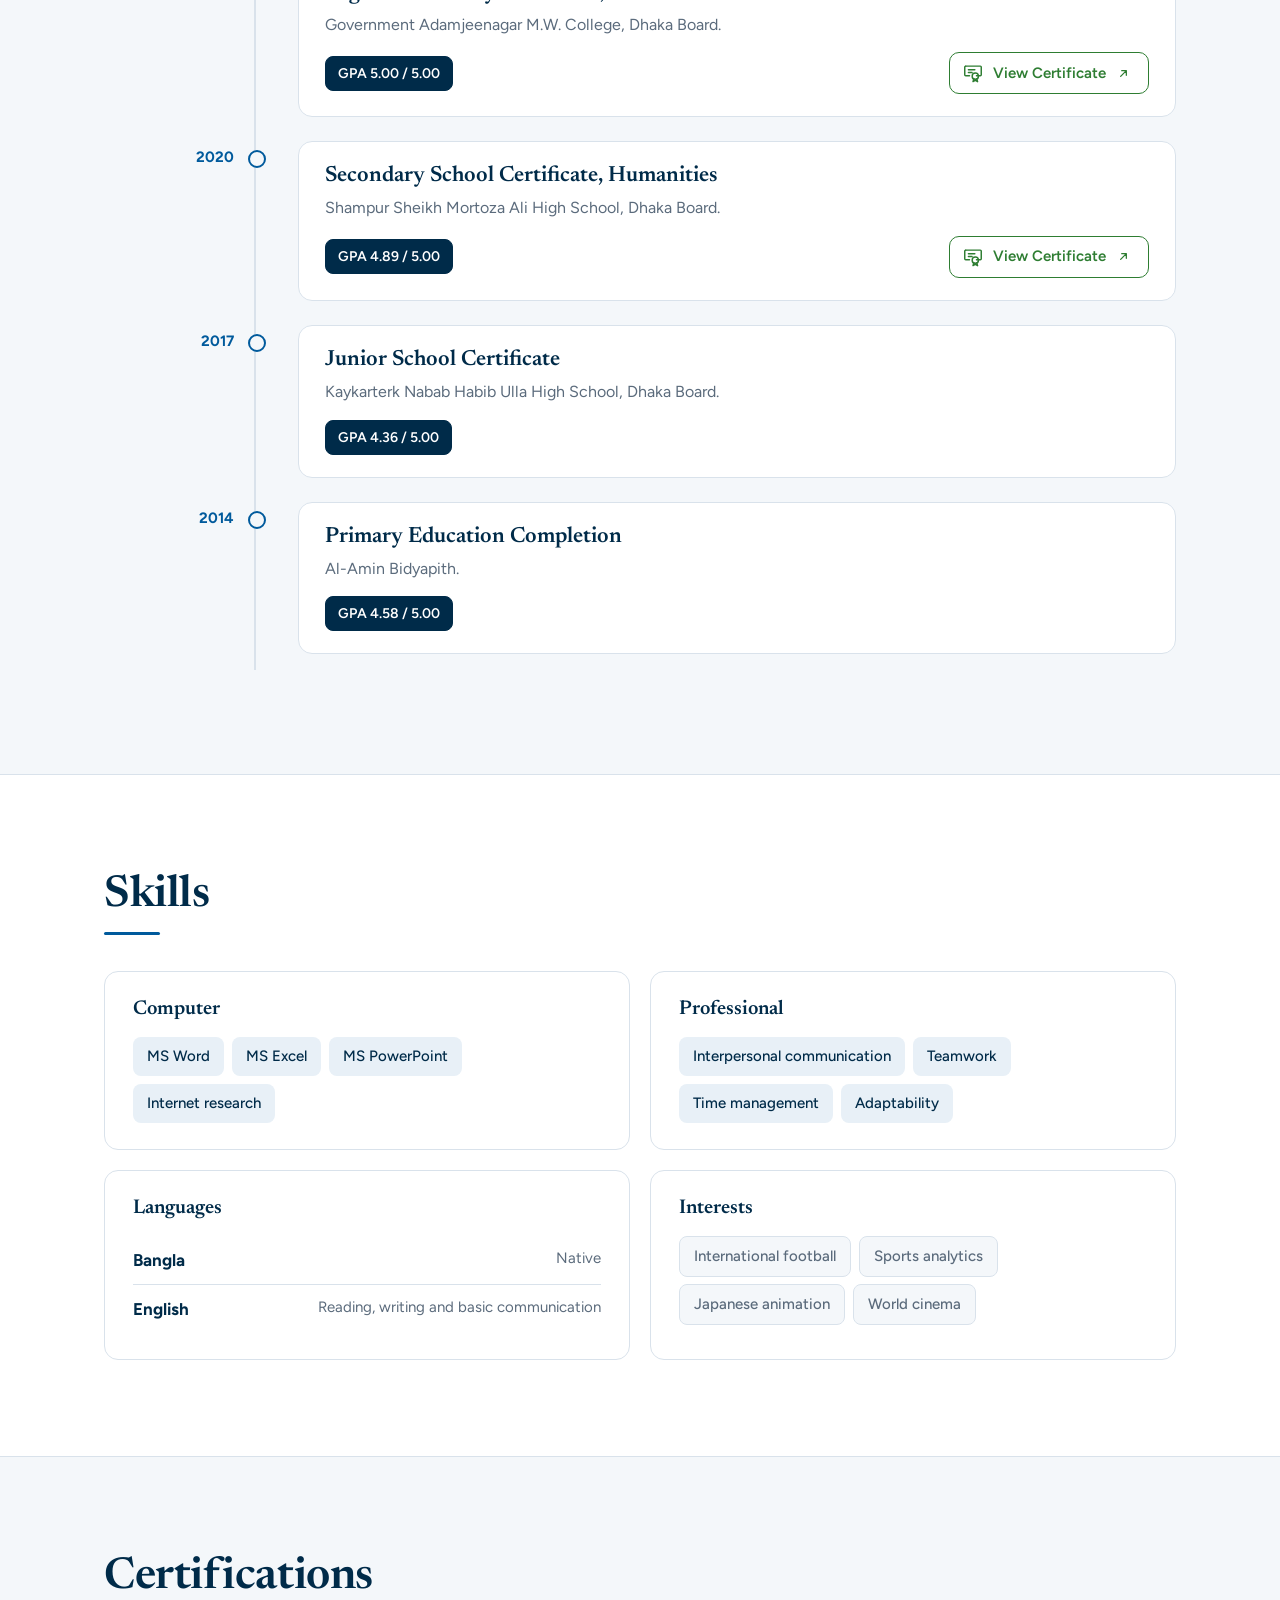
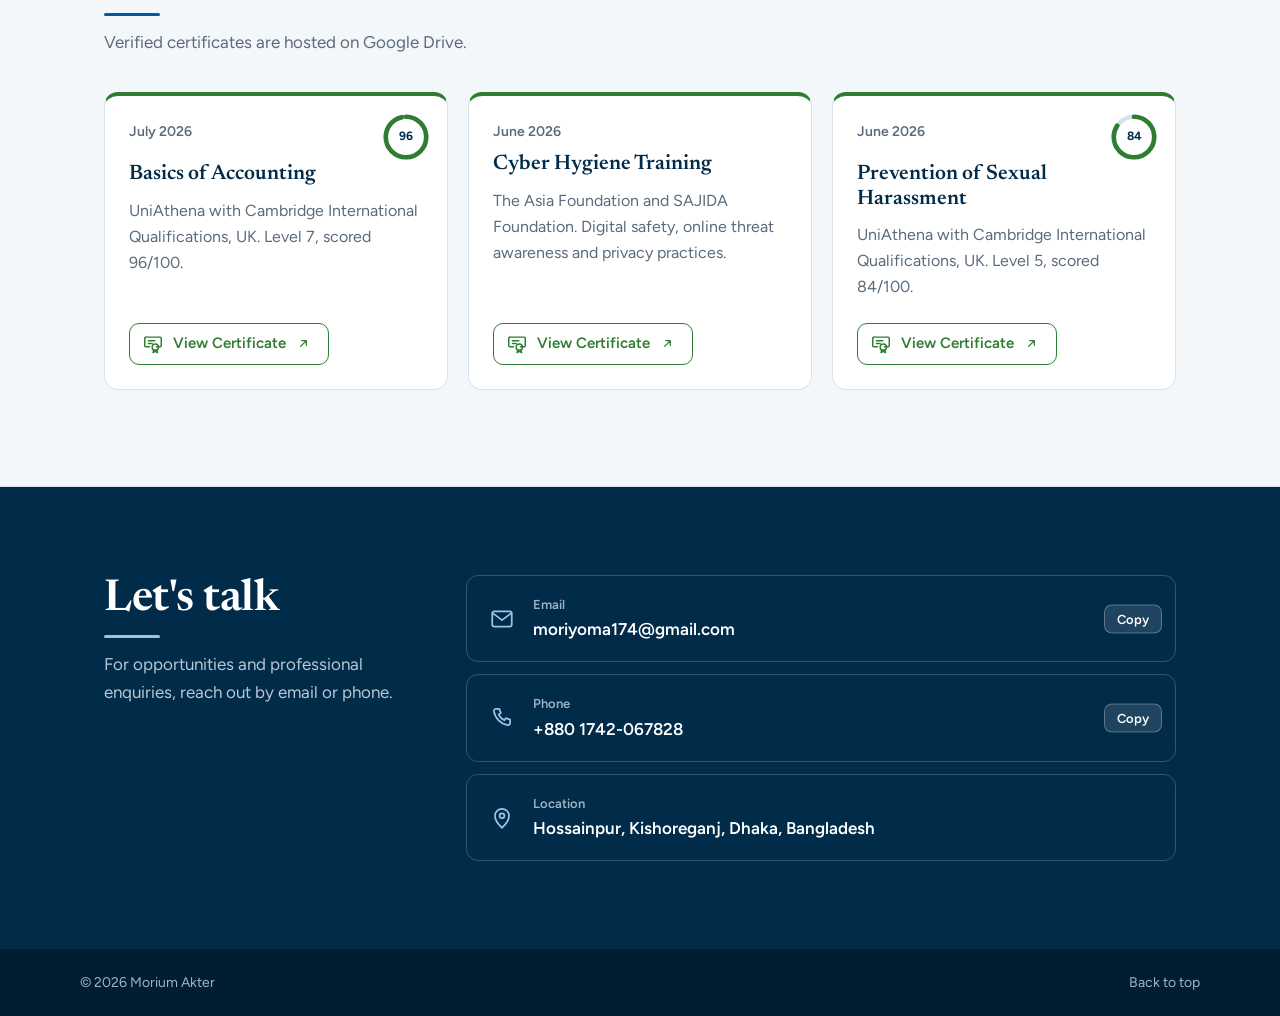
==== commit 683c6f6c: "Add files via upload" ====
--- a/index.html
+++ b/index.html
@@ -2,14 +2,21 @@
 <html lang="en">
 <head>
 <meta charset="utf-8">
-<meta name="viewport" content="width=device-width, initial-scale=1">
+<meta name="viewport" content="width=device-width, initial-scale=1, viewport-fit=cover">
 <meta name="description" content="Professional portfolio of Morium Akter, BSS (Honours) Economics student at Kabi Nazrul Government College, University of Dhaka.">
 <meta name="theme-color" content="#002B49">
 <title>Morium Akter | Economics Student</title>
 <link rel="preconnect" href="https://fonts.googleapis.com">
 <link rel="preconnect" href="https://fonts.gstatic.com" crossorigin>
-<link href="https://fonts.googleapis.com/css2?family=Figtree:wght@400;500;600;700&family=Newsreader:opsz,wght@6..72,500;6..72,600&display=swap" rel="stylesheet">
+<link href="https://fonts.googleapis.com/css2?family=Figtree:wght@400;500;600;700&family=Playfair+Display:wght@600;700&family=Newsreader:opsz,wght@6..72,500;6..72,600&display=swap" rel="stylesheet">
 <link rel="stylesheet" href="style.css">
+<script>
+/* Phone + Chrome "Desktop site": layout is ~980px wide and shrunk to fit, so scale UI up (k) and use the compact mobile layout */
+(function(){var d=document.documentElement,s=Math.min(screen.width,screen.height),w=innerWidth,
+sc=window.visualViewport?visualViewport.scale:1,coarse=matchMedia('(pointer:coarse)').matches,k=0;
+if(s<=700&&w>s*1.35)k=w/s;else if(coarse&&sc<.75)k=1/sc;
+if(k){d.classList.add('pdm');d.style.setProperty('--k',k.toFixed(3));}})();
+</script>
 </head>
 <body>
 
@@ -62,7 +69,7 @@
 <section id="home" class="hero">
   <div class="hero-copy">
     <p class="status"><span class="dot"></span>Open to entry-level opportunities</p>
-    <h1>Morium Akter</h1>
+    <h1 aria-label="Morium Akter"><span class="tw" aria-hidden="true"></span><span class="caret name-caret" aria-hidden="true"></span></h1>
     <p class="role">BSS (Honours) Economics student, University of Dhaka</p>
     <p class="typed">Skilled in <b id="typed"></b><span class="caret" aria-hidden="true"></span></p>
     <p class="lead">Analytical thinking, data processing and clear communication, backed by a consistent academic record and practical MS Office skills.</p>
--- a/style.css
+++ b/style.css
@@ -4,155 +4,156 @@
   --ink:#1F2937; --muted:#5B6B7C; --line:#D9E2EB; --bg:#FFFFFF; --alt:#F4F7FA; --tint:#E8F0F7;
   --serif:'Newsreader',Georgia,'Times New Roman',serif;
   --sans:'Figtree',system-ui,-apple-system,'Segoe UI',Arial,sans-serif;
-  --wrap:1120px; --nav:72px;
+  --wrap:70rem; --nav:4.5rem;
 }
 *{box-sizing:border-box;margin:0;padding:0}
-html{scroll-behavior:smooth;scroll-padding-top:var(--nav)}
-body{position:relative;transition:background-color .4s,color .4s;font-family:var(--sans);font-size:17px;line-height:1.65;color:var(--ink);background:var(--bg);overflow-x:hidden;-webkit-font-smoothing:antialiased}
+html{font-size:1rem;-webkit-text-size-adjust:100%;scroll-behavior:smooth;scroll-padding-top:var(--nav)}
+body{position:relative;transition:background-color .4s,color .4s;font-family:var(--sans);font-size:1.0625rem;line-height:1.65;color:var(--ink);background:var(--bg);overflow-x:hidden;-webkit-font-smoothing:antialiased}
 img{display:block;max-width:100%}
 a{color:inherit}
 ul,ol{list-style:none}
-:focus-visible{outline:3px solid var(--blue);outline-offset:3px;border-radius:4px}
-
-.progress{position:fixed;top:0;left:0;height:3px;width:0;background:var(--blue);z-index:200}
+:focus-visible{outline:0.1875rem solid var(--blue);outline-offset:0.1875rem;border-radius:0.25rem}
+
+.progress{position:fixed;top:0;left:0;height:0.1875rem;width:0;background:var(--blue);z-index:200}
 
 /* NAV */
-.navbar{position:fixed;inset:0 0 auto 0;height:var(--nav);padding:0 max(24px,calc((100vw - var(--wrap))/2));display:flex;align-items:center;justify-content:space-between;background:var(--navbg);backdrop-filter:blur(14px);border-bottom:1px solid var(--line);z-index:100}
-.brand{display:flex;align-items:center;gap:12px;text-decoration:none;font-weight:700;color:var(--head)}
-.brand .mark{display:grid;place-items:center;width:38px;height:38px;border-radius:9px;background:var(--navy);color:#fff;font-size:14px;letter-spacing:.04em}
-.navlinks{display:flex;gap:6px}
-.navlinks a{padding:8px 14px;border-radius:8px;text-decoration:none;font-size:15px;font-weight:500;color:var(--muted);transition:color .2s,background .2s}
+.navbar{position:fixed;inset:0 0 auto 0;height:var(--nav);padding:0 max(1.5rem,calc((100vw - var(--wrap))/2));display:flex;align-items:center;justify-content:space-between;background:var(--navbg);backdrop-filter:blur(0.875rem);border-bottom:0.0625rem solid var(--line);z-index:100}
+.brand{display:flex;align-items:center;gap:0.75rem;text-decoration:none;font-weight:700;color:var(--head)}
+.brand .mark{display:grid;place-items:center;width:2.375rem;height:2.375rem;border-radius:0.5625rem;background:var(--navy);color:#fff;font-size:0.875rem;letter-spacing:.04em}
+.navlinks{display:flex;gap:0.375rem}
+.navlinks a{padding:0.5rem 0.875rem;border-radius:0.5rem;text-decoration:none;font-size:0.9375rem;font-weight:500;color:var(--muted);transition:color .2s,background .2s}
 .navlinks a:hover,.navlinks a.active{color:var(--head);background:var(--tint)}
-.menu{display:none;background:none;border:1px solid var(--line);border-radius:8px;width:42px;height:42px;cursor:pointer;flex-direction:column;justify-content:center;align-items:center;gap:5px}
-.menu i{display:block;width:18px;height:2px;background:var(--navy)}
+.menu{display:none;background:none;border:0.0625rem solid var(--line);border-radius:0.5rem;width:2.625rem;height:2.625rem;cursor:pointer;flex-direction:column;justify-content:center;align-items:center;gap:0.3125rem}
+.menu i{display:block;width:1.125rem;height:0.125rem;background:var(--navy)}
 
 /* LAYOUT */
-.wrap{max-width:var(--wrap);margin:0 auto;padding:0 24px}
-.wrap.two{display:grid;grid-template-columns:.42fr 1fr;gap:64px;align-items:start}
-.section{padding:96px 0}
-.section.alt{background:var(--alt);border-block:1px solid var(--line)}
+.wrap{max-width:var(--wrap);margin:0 auto;padding:0 1.5rem}
+.wrap.two{display:grid;grid-template-columns:.42fr 1fr;gap:4rem;align-items:start}
+.section{padding:6rem 0}
+.section.alt{background:var(--alt);border-block:0.0625rem solid var(--line)}
 h1,h2,h3{font-family:var(--serif);color:var(--head);font-weight:600;line-height:1.15}
-h2{font-size:clamp(32px,4vw,44px);letter-spacing:-.01em;margin-bottom:12px}
-h3{font-size:22px}
+h2{font-size:clamp(2rem,4vw,2.75rem);letter-spacing:-.01em;margin-bottom:0.75rem}
+h3{font-size:1.375rem}
 .sub{color:var(--muted);max-width:52ch}
 
 /* HERO */
-.hero{max-width:var(--wrap);margin:0 auto;padding:calc(var(--nav) + 72px) 24px 88px;display:grid;grid-template-columns:1.15fr .85fr;gap:64px;align-items:center}
-.status{display:inline-flex;align-items:center;gap:10px;font-size:14px;font-weight:600;color:var(--green);background:#EAF4EB;border:1px solid #CFE5D1;padding:6px 14px;border-radius:999px}
-.dot{width:8px;height:8px;border-radius:50%;background:var(--green);box-shadow:0 0 0 4px rgba(46,125,50,.18)}
-.hero h1{font-size:clamp(48px,7vw,84px);letter-spacing:-.02em;margin:22px 0 10px}
-.role{font-size:20px;font-weight:600;color:var(--blue)}
-.lead{margin-top:18px;max-width:52ch;color:var(--muted);font-size:18px}
-.actions{display:flex;flex-wrap:wrap;gap:12px;margin-top:32px}
-.btn{display:inline-flex;align-items:center;gap:10px;padding:13px 24px;border-radius:10px;font-weight:600;font-size:16px;text-decoration:none;border:1.5px solid var(--navy);transition:background .2s,color .2s,transform .2s}
+.hero{max-width:var(--wrap);margin:0 auto;padding:calc(var(--nav) + 4.5rem) 1.5rem 5.5rem;display:grid;grid-template-columns:1.15fr .85fr;gap:4rem;align-items:center}
+.status{display:inline-flex;align-items:center;gap:0.625rem;font-size:0.875rem;font-weight:600;color:var(--green);background:#EAF4EB;border:0.0625rem solid #CFE5D1;padding:0.375rem 0.875rem;border-radius:62.4375rem}
+.dot{width:0.5rem;height:0.5rem;border-radius:50%;background:var(--green);box-shadow:0 0 0 0.25rem rgba(46,125,50,.18)}
+.hero h1{font-family:'Playfair Display',Georgia,'Times New Roman',serif;font-weight:600;font-size:clamp(2.125rem,5vw,3.5rem);letter-spacing:-.01em;white-space:nowrap;margin:1.25rem 0 0.625rem}
+.hero h1 .caret{width:0.1875rem;height:.85em;vertical-align:-.05em;margin-left:0.25rem}
+.role{font-size:1.25rem;font-weight:600;color:var(--blue)}
+.lead{margin-top:1.125rem;max-width:52ch;color:var(--muted);font-size:1.125rem}
+.actions{display:flex;flex-wrap:wrap;gap:0.75rem;margin-top:2rem}
+.btn{display:inline-flex;align-items:center;gap:0.625rem;padding:0.8125rem 1.5rem;border-radius:0.625rem;font-weight:600;font-size:1rem;text-decoration:none;border:0.09375rem solid var(--navy);transition:background .2s,color .2s,transform .2s}
 .btn.primary{background:var(--navy);color:#fff}
 .btn.primary:hover{background:var(--blue);border-color:var(--blue)}
 .btn.ghost{color:var(--head);background:transparent}
 .btn.ghost:hover{background:var(--navy);color:#fff}
-.btn:active{transform:translateY(1px)}
-.ico{width:20px;height:20px;flex:none}
-.stats{display:flex;gap:0;margin-top:44px;border-top:1px solid var(--line);padding-top:24px}
-.stats div{padding-right:36px;margin-right:36px;border-right:1px solid var(--line)}
+.btn:active{transform:translateY(0.0625rem)}
+.ico{width:1.25rem;height:1.25rem;flex:none}
+.stats{display:flex;gap:0;margin-top:2.75rem;border-top:0.0625rem solid var(--line);padding-top:1.5rem}
+.stats div{padding-right:2.25rem;margin-right:2.25rem;border-right:0.0625rem solid var(--line)}
 .stats div:last-child{border:0;margin:0;padding:0}
-.stats dt{font-size:14px;color:var(--muted)}
-.stats dd{font-family:var(--serif);font-size:40px;font-weight:600;color:var(--head);line-height:1.1}
-
-.portrait{position:relative;justify-self:center;width:100%;max-width:400px}
-.portrait .frame{aspect-ratio:1;border-radius:20px;overflow:hidden;border:1px solid var(--line);background:var(--alt);box-shadow:16px 16px 0 var(--tint)}
+.stats dt{font-size:0.875rem;color:var(--muted)}
+.stats dd{font-family:var(--serif);font-size:2.5rem;font-weight:600;color:var(--head);line-height:1.1}
+
+.portrait{position:relative;justify-self:center;width:100%;max-width:20rem}
+.portrait .frame{aspect-ratio:1;border-radius:1.25rem;overflow:hidden;border:0.0625rem solid var(--line);background:var(--alt);box-shadow:1rem 1rem 0 var(--tint)}
 .portrait img{width:100%;height:100%;object-fit:cover}
-.portrait figcaption{margin-top:34px;padding-left:14px;border-left:3px solid var(--blue);font-size:15px;color:var(--muted);line-height:1.4}
+.portrait figcaption{margin-top:2.125rem;padding-left:0.875rem;border-left:0.1875rem solid var(--blue);font-size:0.9375rem;color:var(--muted);line-height:1.4}
 .portrait figcaption b{display:block;color:var(--head)}
 
 /* ABOUT */
-.prose .big{font-family:var(--serif);font-size:clamp(24px,2.6vw,30px);line-height:1.3;color:var(--head);margin-bottom:20px}
+.prose .big{font-family:var(--serif);font-size:clamp(1.5rem,2.6vw,1.875rem);line-height:1.3;color:var(--head);margin-bottom:1.25rem}
 .prose p:not(.big){color:var(--muted);max-width:62ch}
 
 /* EDUCATION */
-.timeline{margin-top:40px;position:relative}
-.timeline::before{content:"";position:absolute;left:150px;top:8px;bottom:8px;width:2px;background:var(--line)}
-.timeline>li{display:grid;grid-template-columns:130px 1fr;gap:40px;padding-bottom:24px;position:relative}
-.timeline>li::before{content:"";position:absolute;left:144px;top:9px;width:14px;height:14px;border-radius:50%;background:var(--alt);border:2px solid var(--blue)}
-.timeline>li:first-child::before{background:var(--blue);box-shadow:0 0 0 5px rgba(0,90,156,.16)}
-.when{font-weight:700;font-size:15px;color:var(--blue);padding-top:4px;text-align:right}
-.card{background:var(--card);border:1px solid var(--line);border-radius:14px;padding:22px 26px;margin-left:24px}
-.card.current{border-color:var(--blue);border-left-width:4px}
-.card p{color:var(--muted);margin:6px 0 14px;font-size:16px}
-.card .row{display:flex;flex-wrap:wrap;align-items:center;justify-content:space-between;gap:14px}
+.timeline{margin-top:2.5rem;position:relative}
+.timeline::before{content:"";position:absolute;left:9.375rem;top:0.5rem;bottom:0.5rem;width:0.125rem;background:var(--line)}
+.timeline>li{display:grid;grid-template-columns:8.125rem 1fr;gap:2.5rem;padding-bottom:1.5rem;position:relative}
+.timeline>li::before{content:"";position:absolute;left:9rem;top:0.5625rem;width:0.875rem;height:0.875rem;border-radius:50%;background:var(--alt);border:0.125rem solid var(--blue)}
+.timeline>li:first-child::before{background:var(--blue);box-shadow:0 0 0 0.3125rem rgba(0,90,156,.16)}
+.when{font-weight:700;font-size:0.9375rem;color:var(--blue);padding-top:0.25rem;text-align:right}
+.card{background:var(--card);border:0.0625rem solid var(--line);border-radius:0.875rem;padding:1.375rem 1.625rem;margin-left:1.5rem}
+.card.current{border-color:var(--blue);border-left-width:0.25rem}
+.card p{color:var(--muted);margin:0.375rem 0 0.875rem;font-size:1rem}
+.card .row{display:flex;flex-wrap:wrap;align-items:center;justify-content:space-between;gap:0.875rem}
 .card .chips{margin:0}
-.chips{display:flex;flex-wrap:wrap;gap:8px}
-.chips li{font-size:14px;font-weight:600;padding:5px 12px;border-radius:8px;background:var(--alt);color:var(--muted);border:1px solid var(--line)}
+.chips{display:flex;flex-wrap:wrap;gap:0.5rem}
+.chips li{font-size:0.875rem;font-weight:600;padding:0.3125rem 0.75rem;border-radius:0.5rem;background:var(--alt);color:var(--muted);border:0.0625rem solid var(--line)}
 .chips li.strong{background:var(--navy);border-color:var(--navy);color:#fff}
 
 /* VIEW CERTIFICATE BUTTON: bordered, custom certificate-seal icon */
-.cert-btn{display:inline-flex;align-items:center;gap:9px;padding:9px 16px 9px 12px;border:1.5px solid var(--green);border-radius:10px;color:var(--green);background:var(--card);font-size:15px;font-weight:600;text-decoration:none;line-height:1;transition:background .2s,color .2s,box-shadow .2s}
-.cert-btn .ico{width:22px;height:22px}
-.cert-btn .ico.out{width:17px;height:17px;transition:transform .2s}
-.cert-btn:hover{background:var(--green);color:#fff;box-shadow:0 6px 16px rgba(46,125,50,.25)}
-.cert-btn:hover .out{transform:translate(2px,-2px)}
+.cert-btn{display:inline-flex;align-items:center;gap:0.5625rem;padding:0.5625rem 1rem 0.5625rem 0.75rem;border:0.09375rem solid var(--green);border-radius:0.625rem;color:var(--green);background:var(--card);font-size:0.9375rem;font-weight:600;text-decoration:none;line-height:1;transition:background .2s,color .2s,box-shadow .2s}
+.cert-btn .ico{width:1.375rem;height:1.375rem}
+.cert-btn .ico.out{width:1.0625rem;height:1.0625rem;transition:transform .2s}
+.cert-btn:hover{background:var(--green);color:#fff;box-shadow:0 0.375rem 1rem rgba(46,125,50,.25)}
+.cert-btn:hover .out{transform:translate(0.125rem,-0.125rem)}
 
 /* SKILLS */
-.skills{display:grid;grid-template-columns:repeat(2,1fr);gap:20px;margin-top:36px}
-.skills article{border:1px solid var(--line);border-radius:14px;padding:26px 28px}
-.skills h3{font-size:20px;margin-bottom:16px}
-.tags{display:flex;flex-wrap:wrap;gap:8px}
-.tags li{padding:7px 14px;border-radius:8px;font-size:15px;font-weight:500;background:var(--tint);color:var(--head)}
-.tags.soft li{background:var(--alt);color:var(--muted);border:1px solid var(--line)}
-.langs li{display:flex;justify-content:space-between;gap:20px;padding:10px 0;border-bottom:1px solid var(--line)}
+.skills{display:grid;grid-template-columns:repeat(2,1fr);gap:1.25rem;margin-top:2.25rem}
+.skills article{border:0.0625rem solid var(--line);border-radius:0.875rem;padding:1.625rem 1.75rem}
+.skills h3{font-size:1.25rem;margin-bottom:1rem}
+.tags{display:flex;flex-wrap:wrap;gap:0.5rem}
+.tags li{padding:0.4375rem 0.875rem;border-radius:0.5rem;font-size:0.9375rem;font-weight:500;background:var(--tint);color:var(--head)}
+.tags.soft li{background:var(--alt);color:var(--muted);border:0.0625rem solid var(--line)}
+.langs li{display:flex;justify-content:space-between;gap:1.25rem;padding:0.625rem 0;border-bottom:0.0625rem solid var(--line)}
 .langs li:last-child{border:0}
 .langs b{color:var(--head)}
-.langs span{color:var(--muted);font-size:15px;text-align:right}
+.langs span{color:var(--muted);font-size:0.9375rem;text-align:right}
 
 /* CERTIFICATES */
-.certs{display:grid;grid-template-columns:repeat(3,1fr);gap:20px;margin-top:36px}
-.cert{display:flex;flex-direction:column;align-items:flex-start;background:var(--card);border:1px solid var(--line);border-top:4px solid var(--green);border-radius:14px;padding:24px}
-.cert time{font-size:14px;font-weight:600;color:var(--muted);margin-bottom:10px}
-.cert h3{font-size:21px}
-.cert p{color:var(--muted);font-size:16px;margin:10px 0 22px;flex:1}
+.certs{display:grid;grid-template-columns:repeat(3,1fr);gap:1.25rem;margin-top:2.25rem}
+.cert{display:flex;flex-direction:column;align-items:flex-start;background:var(--card);border:0.0625rem solid var(--line);border-top:0.25rem solid var(--green);border-radius:0.875rem;padding:1.5rem}
+.cert time{font-size:0.875rem;font-weight:600;color:var(--muted);margin-bottom:0.625rem}
+.cert h3{font-size:1.3125rem}
+.cert p{color:var(--muted);font-size:1rem;margin:0.625rem 0 1.375rem;flex:1}
 
 /* CONTACT */
-.contact{background:var(--navy);color:#fff;padding:88px 0}
+.contact{background:var(--navy);color:#fff;padding:5.5rem 0}
 .contact h2{color:#fff}
 .contact .sub{color:#B8C7D6}
-.contact-list{display:grid;gap:12px}
-.contact-list a,.contact-list li>div{display:flex;align-items:center;gap:18px;padding:18px 22px;border:1px solid rgba(255,255,255,.2);border-radius:12px;text-decoration:none;transition:background .2s,border-color .2s}
+.contact-list{display:grid;gap:0.75rem}
+.contact-list a,.contact-list li>div{display:flex;align-items:center;gap:1.125rem;padding:1.125rem 1.375rem;border:0.0625rem solid rgba(255,255,255,.2);border-radius:0.75rem;text-decoration:none;transition:background .2s,border-color .2s}
 .contact-list a:hover{background:rgba(255,255,255,.08);border-color:rgba(255,255,255,.5)}
-.contact-list .ico{width:26px;height:26px;color:#9CC3E6}
-.contact-list small{display:block;font-size:13px;color:#9FB2C4}
+.contact-list .ico{width:1.625rem;height:1.625rem;color:#9CC3E6}
+.contact-list small{display:block;font-size:0.8125rem;color:#9FB2C4}
 .contact-list span{font-weight:600;overflow-wrap:anywhere}
 
-footer{background:var(--navy-deep);color:#9FB2C4;padding:22px max(24px,calc((100vw - var(--wrap))/2));display:flex;justify-content:space-between;font-size:14px}
+footer{background:var(--navy-deep);color:#9FB2C4;padding:1.375rem max(1.5rem,calc((100vw - var(--wrap))/2));display:flex;justify-content:space-between;font-size:0.875rem}
 footer a{text-decoration:none}
 footer a:hover{color:#fff}
 
 /* Single entrance: hero only */
 .hero-copy,.portrait{animation:rise .7s cubic-bezier(.2,.7,.2,1) both}
 .portrait{animation-delay:.12s}
-@keyframes rise{from{opacity:0;transform:translateY(16px)}to{opacity:1;transform:none}}
+@keyframes rise{from{opacity:0;transform:translateY(1rem)}to{opacity:1;transform:none}}
 @media (prefers-reduced-motion:reduce){*{animation:none!important;transition:none!important;scroll-behavior:auto!important}}
 
 /* RESPONSIVE */
 @media (max-width:960px){
-  .hero{grid-template-columns:1fr;gap:48px;padding-top:calc(var(--nav) + 40px)}
-  .portrait{max-width:340px;justify-self:start}
-  .wrap.two{grid-template-columns:1fr;gap:20px}
+  .hero{grid-template-columns:1fr;gap:3rem;padding-top:calc(var(--nav) + 2.5rem)}
+  .portrait{max-width:21.25rem;justify-self:start}
+  .wrap.two{grid-template-columns:1fr;gap:1.25rem}
   .certs{grid-template-columns:1fr}
   .skills{grid-template-columns:1fr}
 }
 @media (max-width:700px){
-  body{font-size:16px}
-  .section{padding:68px 0}
+  body{font-size:1rem}
+  .section{padding:4.25rem 0}
   .menu{display:flex}
-  .navlinks{display:none;position:absolute;top:calc(var(--nav) - 4px);right:16px;width:220px;flex-direction:column;padding:10px;background:var(--card);border:1px solid var(--line);border-radius:12px;box-shadow:0 14px 34px rgba(0,43,73,.16)}
+  .navlinks{display:none;position:absolute;top:calc(var(--nav) - 0.25rem);right:1rem;width:13.75rem;flex-direction:column;padding:0.625rem;background:var(--card);border:0.0625rem solid var(--line);border-radius:0.75rem;box-shadow:0 0.875rem 2.125rem rgba(0,43,73,.16)}
   .navlinks.open{display:flex}
-  .brand .name{font-size:15px}
-  .stats div{padding-right:20px;margin-right:20px}
-  .stats dd{font-size:32px}
-  .timeline::before{left:7px}
-  .timeline>li{grid-template-columns:1fr;gap:6px;padding-left:34px}
+  .brand .name{font-size:0.9375rem}
+  .stats div{padding-right:1.25rem;margin-right:1.25rem}
+  .stats dd{font-size:2rem}
+  .timeline::before{left:0.4375rem}
+  .timeline>li{grid-template-columns:1fr;gap:0.375rem;padding-left:2.125rem}
   .timeline>li::before{left:0}
   .when{text-align:left;padding:0}
-  .card{margin-left:0;padding:18px 20px}
-  footer{flex-direction:column;gap:6px;align-items:center}
+  .card{margin-left:0;padding:1.125rem 1.25rem}
+  footer{flex-direction:column;gap:0.375rem;align-items:center}
 }
 
 /* ===== v2: theme, animation, extra features ===== */
@@ -160,36 +161,36 @@
 :root[data-theme=dark]{--head:#E8F1F8;--card:#12212E;--navbg:rgba(11,22,32,.88);--bg:#0B1620;--alt:#0F1C28;--tint:#16303F;--ink:#DCE6EE;--muted:#9FB2C4;--line:#243B4D;--navy:#0F3A5C;--navy-deep:#07141E;--blue:#59AEEA;--green:#66C26D}
 [data-theme=dark] .status{background:#12301A;border-color:#1F5A2A}
 [data-theme=dark] .blobs i{opacity:.2}
-.navbar{transition:box-shadow .3s,background-color .4s}.navbar.scrolled{box-shadow:0 6px 24px rgba(0,43,73,.12)}
+.navbar{transition:box-shadow .3s,background-color .4s}.navbar.scrolled{box-shadow:0 0.375rem 1.5rem rgba(0,43,73,.12)}
 .navlinks{margin-left:auto}.menu{order:5}
-.theme{order:4;width:42px;height:42px;margin-left:10px;border:1px solid var(--line);border-radius:8px;background:none;color:var(--head);cursor:pointer;display:grid;place-items:center;transition:background .2s,transform .3s}
+.theme{order:4;width:2.625rem;height:2.625rem;margin-left:0.625rem;border:0.0625rem solid var(--line);border-radius:0.5rem;background:none;color:var(--head);cursor:pointer;display:grid;place-items:center;transition:background .2s,transform .3s}
 .theme:hover{background:var(--tint);transform:rotate(-20deg)}
 
 .blobs{position:absolute;inset:0 0 auto 0;height:100vh;overflow:hidden;z-index:-1;pointer-events:none}
-.blobs i{position:absolute;border-radius:50%;filter:blur(70px);opacity:.3;animation:drift 18s ease-in-out infinite alternate}
-.blobs i:nth-child(1){width:420px;height:420px;background:var(--blue);top:-80px;right:-60px}
-.blobs i:nth-child(2){width:340px;height:340px;background:var(--green);bottom:0;left:-80px;opacity:.16;animation-duration:24s}
-@keyframes drift{to{transform:translate(-60px,50px) scale(1.15)}}
+.blobs i{position:absolute;border-radius:50%;filter:blur(4.375rem);opacity:.3;animation:drift 18s ease-in-out infinite alternate}
+.blobs i:nth-child(1){width:26.25rem;height:26.25rem;background:var(--blue);top:-5rem;right:-3.75rem}
+.blobs i:nth-child(2){width:21.25rem;height:21.25rem;background:var(--green);bottom:0;left:-5rem;opacity:.16;animation-duration:24s}
+@keyframes drift{to{transform:translate(-3.75rem,3.125rem) scale(1.15)}}
 
 .hero-copy{animation:none}.hero-copy>*{animation:rise .7s cubic-bezier(.2,.7,.2,1) both}
 .portrait .frame{animation:float 6s ease-in-out infinite}
-@keyframes float{50%{transform:translateY(-10px)}}
+@keyframes float{50%{transform:translateY(-0.625rem)}}
 .dot{animation:pulse 2s infinite}
-@keyframes pulse{from{box-shadow:0 0 0 0 rgba(46,125,50,.5)}to{box-shadow:0 0 0 10px rgba(46,125,50,0)}}
-.typed{margin-top:12px;font-size:18px;color:var(--muted);min-height:1.7em}.typed b{color:var(--head);font-weight:600}
-.caret{display:inline-block;width:2px;height:1.1em;background:var(--blue);margin-left:3px;vertical-align:-3px;animation:blink 1s steps(1) infinite}
+@keyframes pulse{from{box-shadow:0 0 0 0 rgba(46,125,50,.5)}to{box-shadow:0 0 0 0.625rem rgba(46,125,50,0)}}
+.typed{margin-top:0.75rem;font-size:1.125rem;color:var(--muted);min-height:1.7em}.typed b{color:var(--head);font-weight:600}
+.caret{display:inline-block;width:0.125rem;height:1.1em;background:var(--blue);margin-left:0.1875rem;vertical-align:-0.1875rem;animation:blink 1s steps(1) infinite}
 @keyframes blink{50%{opacity:0}}
-.btn{box-shadow:0 0 0 rgba(0,0,0,0)}.btn:hover{transform:translateY(-2px);box-shadow:0 8px 20px rgba(0,43,73,.18)}
+.btn{box-shadow:0 0 0 rgba(0,0,0,0)}.btn:hover{transform:translateY(-0.125rem);box-shadow:0 0.5rem 1.25rem rgba(0,43,73,.18)}
 .btn.primary{position:relative;overflow:hidden}
 .btn.primary::after{content:"";position:absolute;inset:0;background:linear-gradient(105deg,transparent 40%,rgba(255,255,255,.35) 50%,transparent 60%);transform:translateX(-120%);transition:transform .7s}
 .btn.primary:hover::after{transform:translateX(120%)}
 
 /* scroll reveal (classes added by script.js) */
-.rv{opacity:0;transform:translateY(26px);transition:opacity .7s ease,transform .7s cubic-bezier(.2,.7,.2,1),box-shadow .3s,border-color .3s}
+.rv{opacity:0;transform:translateY(1.625rem);transition:opacity .7s ease,transform .7s cubic-bezier(.2,.7,.2,1),box-shadow .3s,border-color .3s}
 .rv.in{opacity:1;transform:none}
-.lift.in:hover{transform:translateY(-5px);box-shadow:0 14px 30px rgba(0,43,73,.12);border-color:var(--blue)}
-.section h2::after,.contact h2::after{content:"";display:block;width:0;height:3px;border-radius:2px;background:var(--blue);margin-top:10px;transition:width .8s .3s}
-.rv.in.rv h2::after,h2.rv.in::after{width:56px}
+.lift.in:hover{transform:translateY(-0.3125rem);box-shadow:0 0.875rem 1.875rem rgba(0,43,73,.12);border-color:var(--blue)}
+.section h2::after,.contact h2::after{content:"";display:block;width:0;height:0.1875rem;border-radius:0.125rem;background:var(--blue);margin-top:0.625rem;transition:width .8s .3s}
+.rv.in.rv h2::after,h2.rv.in::after{width:3.5rem}
 .contact h2::after{background:#9CC3E6}
 .timeline.draw::before{transform:scaleY(0);transform-origin:top;transition:transform 1.6s ease}.timeline.draw.in::before{transform:none}
 .timeline>li.rv::before{transform:scale(0);transition:transform .5s .25s}.timeline>li.rv.in::before{transform:scale(1)}
@@ -198,20 +199,100 @@
 @keyframes pop{from{opacity:0;transform:scale(.8)}}
 
 /* certificate score rings */
-.cert{position:relative}.cert.scored time{margin-bottom:20px}
-.ring{position:absolute;top:18px;right:18px;width:46px;height:46px}
+.cert{position:relative}.cert.scored time{margin-bottom:1.25rem}
+.ring{position:absolute;top:1.125rem;right:1.125rem;width:2.875rem;height:2.875rem}
 .ring svg{width:100%;height:100%;transform:rotate(-90deg)}
 .ring circle{fill:none;stroke-width:5}.ring .bg{stroke:var(--line)}
 .ring .fg{stroke:var(--green);stroke-linecap:round;stroke-dasharray:138.2;stroke-dashoffset:138.2;transition:stroke-dashoffset 1.4s .5s cubic-bezier(.2,.7,.2,1)}
 .cert.in .ring .fg{stroke-dashoffset:calc(138.2 * (1 - var(--p)))}
-.ring b{position:absolute;inset:0;display:grid;place-items:center;font-size:12px;color:var(--head)}
+.ring b{position:absolute;inset:0;display:grid;place-items:center;font-size:0.75rem;color:var(--head)}
 
 /* contact copy, back-to-top, toast */
-.contact-list li{position:relative}.contact-list a{padding-right:96px}
-.copy{position:absolute;right:14px;top:50%;translate:0 -50%;background:rgba(255,255,255,.12);border:1px solid rgba(255,255,255,.28);color:#fff;border-radius:8px;padding:6px 12px;font:600 13px var(--sans);cursor:pointer;transition:background .2s}
+.contact-list li{position:relative}.contact-list a{padding-right:6rem}
+.copy{position:absolute;right:0.875rem;top:50%;translate:0 -50%;background:rgba(255,255,255,.12);border:0.0625rem solid rgba(255,255,255,.28);color:#fff;border-radius:0.5rem;padding:0.375rem 0.75rem;font:600 0.8125rem var(--sans);cursor:pointer;transition:background .2s}
 .copy:hover{background:rgba(255,255,255,.28)}
-.totop{position:fixed;right:22px;bottom:22px;width:46px;height:46px;border:0;border-radius:50%;background:var(--navy);color:#fff;cursor:pointer;display:grid;place-items:center;opacity:0;transform:translateY(14px);pointer-events:none;transition:.3s;z-index:90;box-shadow:0 8px 20px rgba(0,43,73,.3)}
+.totop{position:fixed;right:1.375rem;bottom:1.375rem;width:2.875rem;height:2.875rem;border:0;border-radius:50%;background:var(--navy);color:#fff;cursor:pointer;display:grid;place-items:center;opacity:0;transform:translateY(0.875rem);pointer-events:none;transition:.3s;z-index:90;box-shadow:0 0.5rem 1.25rem rgba(0,43,73,.3)}
 .totop.show{opacity:1;transform:none;pointer-events:auto}.totop:hover{background:var(--blue)}
-.toast{position:fixed;left:50%;bottom:28px;transform:translate(-50%,20px);background:var(--head);color:var(--bg);padding:10px 18px;border-radius:999px;font-size:15px;font-weight:600;opacity:0;transition:.3s;z-index:300;pointer-events:none}
+.toast{position:fixed;left:50%;bottom:1.75rem;transform:translate(-50%,1.25rem);background:var(--head);color:var(--bg);padding:0.625rem 1.125rem;border-radius:62.4375rem;font-size:0.9375rem;font-weight:600;opacity:0;transition:.3s;z-index:300;pointer-events:none}
 .toast.show{opacity:1;transform:translate(-50%,0)}
-@media (max-width:700px){.theme{margin-left:auto;margin-right:8px}.navlinks{margin-left:0}.copy{padding:5px 10px}.contact-list a{padding-right:80px}}
+@media (max-width:700px){.theme{margin-left:auto;margin-right:0.5rem}.navlinks{margin-left:0}.copy{padding:0.3125rem 0.625rem}.contact-list a{padding-right:5rem}}
+
+@media (max-width:700px){
+body{font-size:0.9375rem}
+h2{font-size:1.75rem}h3{font-size:1.125rem}
+.section{padding:3.25rem 0}
+.hero{gap:1.875rem;padding-bottom:3.5rem}
+.role{font-size:1rem}.lead{font-size:0.96875rem}.typed{font-size:1rem}
+.btn{padding:0.6875rem 1.125rem;font-size:0.9375rem}
+.stats{margin-top:2rem}.stats dd{font-size:1.625rem}.stats dt{font-size:0.78125rem}.stats div{padding-right:0.875rem;margin-right:0.875rem}
+.portrait{max-width:10.625rem;justify-self:center}
+.portrait .frame{border-radius:50%;box-shadow:0.5rem 0.5rem 0 var(--tint)}
+.portrait figcaption{text-align:center;border:0;padding:0;margin-top:1.625rem;font-size:0.875rem}
+.card{padding:0.875rem 1rem}.card p{font-size:0.90625rem;margin:0.25rem 0 0.625rem}
+.chips li{font-size:0.8125rem;padding:0.25rem 0.5625rem}
+.cert-btn{font-size:0.875rem;padding:0.5rem 0.75rem 0.5rem 0.625rem}
+.skills{gap:0.875rem;margin-top:1.5rem}.skills article{padding:1rem 1.125rem}.skills h3{font-size:1.0625rem;margin-bottom:0.75rem}
+.tags li{padding:0.3125rem 0.625rem;font-size:0.84375rem}
+.certs{gap:0.875rem;margin-top:1.5rem}.cert{padding:1rem}.cert h3{font-size:1.125rem;padding-right:3.5rem}.cert p{font-size:0.90625rem;margin:0.5rem 0 0.875rem}
+.ring{width:2.5rem;height:2.5rem;top:0.875rem;right:0.875rem}
+.contact{padding:3.5rem 0}.contact-list a,.contact-list li>div{padding:0.8125rem 0.875rem;gap:0.875rem}
+.contact-list .ico{width:1.375rem;height:1.375rem}
+}
+
+/* Phone in Chrome Desktop-site mode: scaled UI + compact mobile layout */
+html.pdm{font-size:calc(16px*var(--k,1))}
+html.pdm .hero{grid-template-columns:1fr;gap:3rem;padding-top:calc(var(--nav) + 2.5rem)}
+html.pdm .portrait{max-width:21.25rem;justify-self:start}
+html.pdm .wrap.two{grid-template-columns:1fr;gap:1.25rem}
+html.pdm .certs{grid-template-columns:1fr}
+html.pdm .skills{grid-template-columns:1fr}
+html.pdm body{font-size:1rem}
+html.pdm .section{padding:4.25rem 0}
+html.pdm .menu{display:flex}
+html.pdm .navlinks{display:none;position:absolute;top:calc(var(--nav) - 0.25rem);right:1rem;width:13.75rem;flex-direction:column;padding:0.625rem;background:var(--card);border:0.0625rem solid var(--line);border-radius:0.75rem;box-shadow:0 0.875rem 2.125rem rgba(0,43,73,.16)}
+html.pdm .navlinks.open{display:flex}
+html.pdm .brand .name{font-size:0.9375rem}
+html.pdm .stats div{padding-right:1.25rem;margin-right:1.25rem}
+html.pdm .stats dd{font-size:2rem}
+html.pdm .timeline::before{left:0.4375rem}
+html.pdm .timeline>li{grid-template-columns:1fr;gap:0.375rem;padding-left:2.125rem}
+html.pdm .timeline>li::before{left:0}
+html.pdm .when{text-align:left;padding:0}
+html.pdm .card{margin-left:0;padding:1.125rem 1.25rem}
+html.pdm footer{flex-direction:column;gap:0.375rem;align-items:center}
+html.pdm .theme{margin-left:auto;margin-right:0.5rem}
+html.pdm .navlinks{margin-left:0}
+html.pdm .copy{padding:0.3125rem 0.625rem}
+html.pdm .contact-list a{padding-right:5rem}
+html.pdm body{font-size:0.9375rem}
+html.pdm h2{font-size:1.75rem}
+html.pdm h3{font-size:1.125rem}
+html.pdm .section{padding:3.25rem 0}
+html.pdm .hero{gap:1.875rem;padding-bottom:3.5rem}
+html.pdm .role{font-size:1rem}
+html.pdm .lead{font-size:0.96875rem}
+html.pdm .typed{font-size:1rem}
+html.pdm .btn{padding:0.6875rem 1.125rem;font-size:0.9375rem}
+html.pdm .stats{margin-top:2rem}
+html.pdm .stats dd{font-size:1.625rem}
+html.pdm .stats dt{font-size:0.78125rem}
+html.pdm .stats div{padding-right:0.875rem;margin-right:0.875rem}
+html.pdm .portrait{max-width:10.625rem;justify-self:center}
+html.pdm .portrait .frame{border-radius:50%;box-shadow:0.5rem 0.5rem 0 var(--tint)}
+html.pdm .portrait figcaption{text-align:center;border:0;padding:0;margin-top:1.625rem;font-size:0.875rem}
+html.pdm .card{padding:0.875rem 1rem}
+html.pdm .card p{font-size:0.90625rem;margin:0.25rem 0 0.625rem}
+html.pdm .chips li{font-size:0.8125rem;padding:0.25rem 0.5625rem}
+html.pdm .cert-btn{font-size:0.875rem;padding:0.5rem 0.75rem 0.5rem 0.625rem}
+html.pdm .skills{gap:0.875rem;margin-top:1.5rem}
+html.pdm .skills article{padding:1rem 1.125rem}
+html.pdm .skills h3{font-size:1.0625rem;margin-bottom:0.75rem}
+html.pdm .tags li{padding:0.3125rem 0.625rem;font-size:0.84375rem}
+html.pdm .certs{gap:0.875rem;margin-top:1.5rem}
+html.pdm .cert{padding:1rem}
+html.pdm .cert h3{font-size:1.125rem;padding-right:3.5rem}
+html.pdm .cert p{font-size:0.90625rem;margin:0.5rem 0 0.875rem}
+html.pdm .ring{width:2.5rem;height:2.5rem;top:0.875rem;right:0.875rem}
+html.pdm .contact{padding:3.5rem 0}
+html.pdm .contact-list a,html.pdm .contact-list li>div{padding:0.8125rem 0.875rem;gap:0.875rem}
+html.pdm .contact-list .ico{width:1.375rem;height:1.375rem}
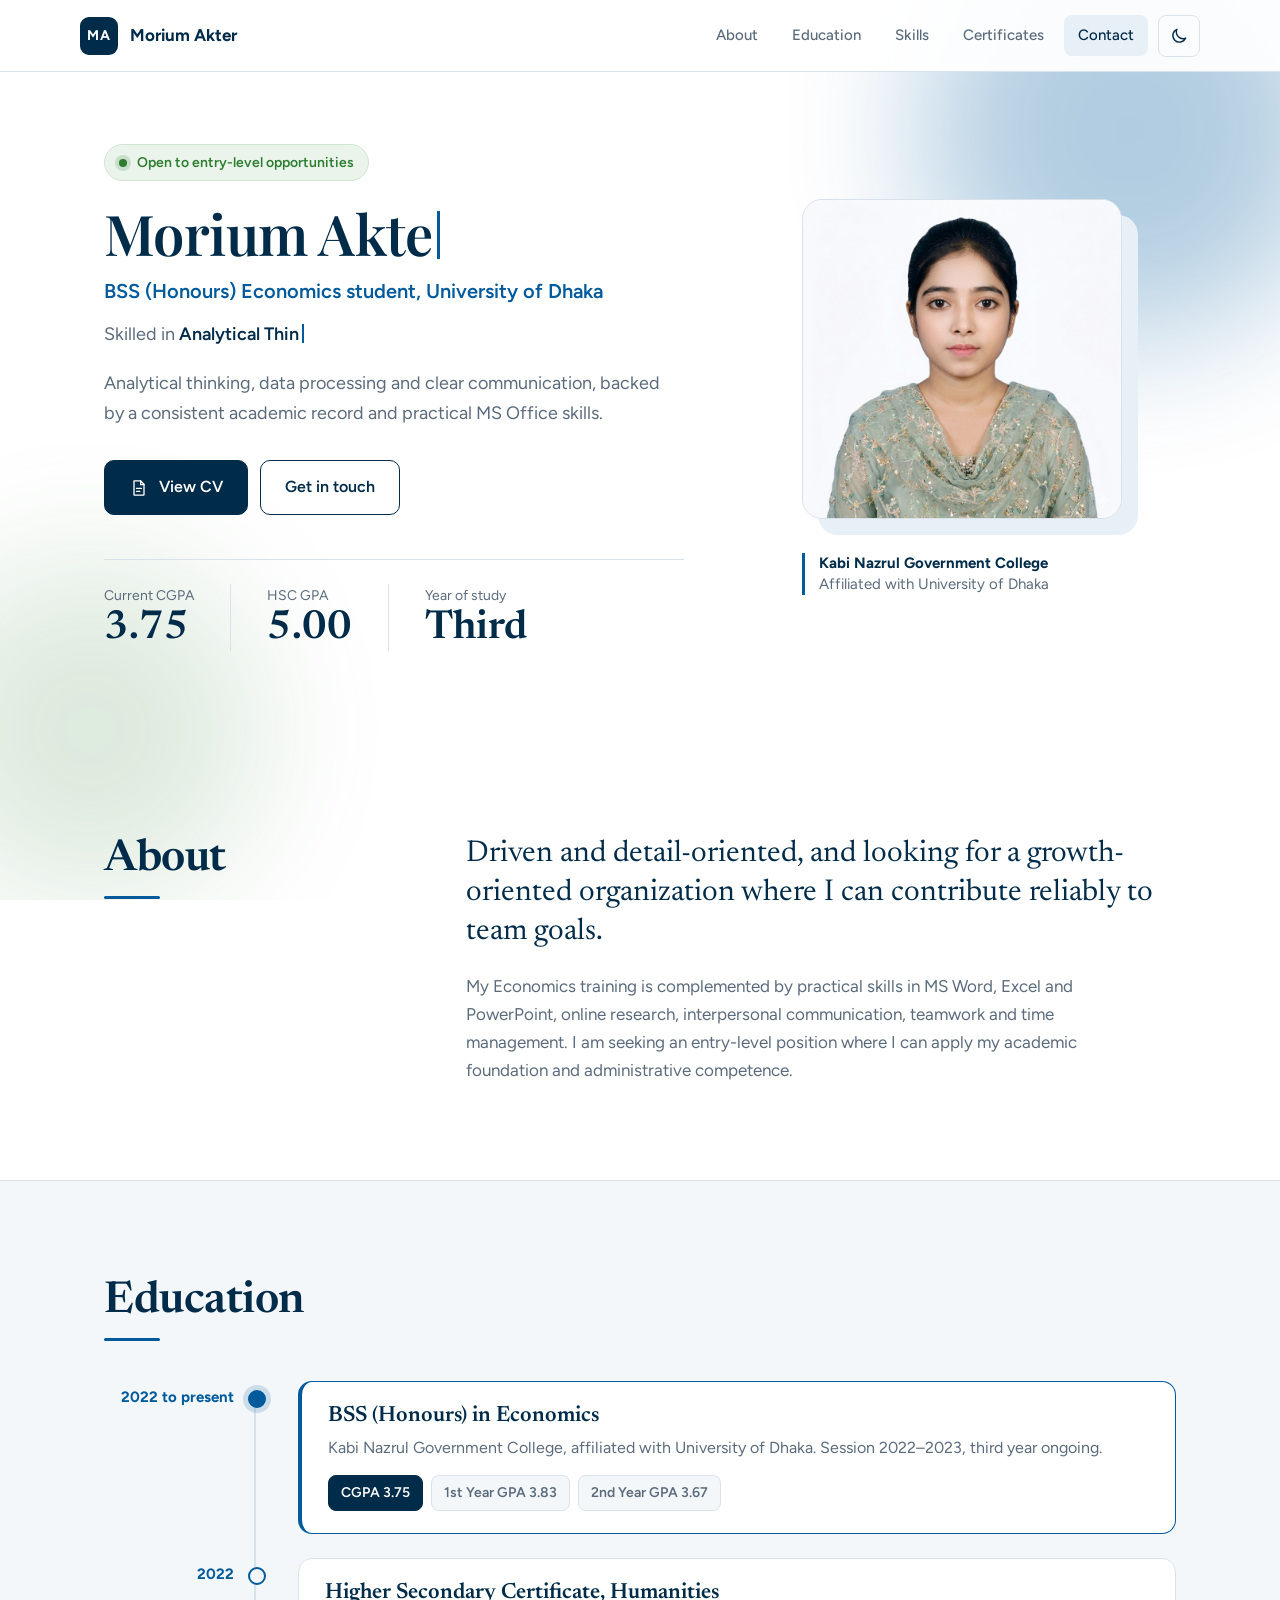
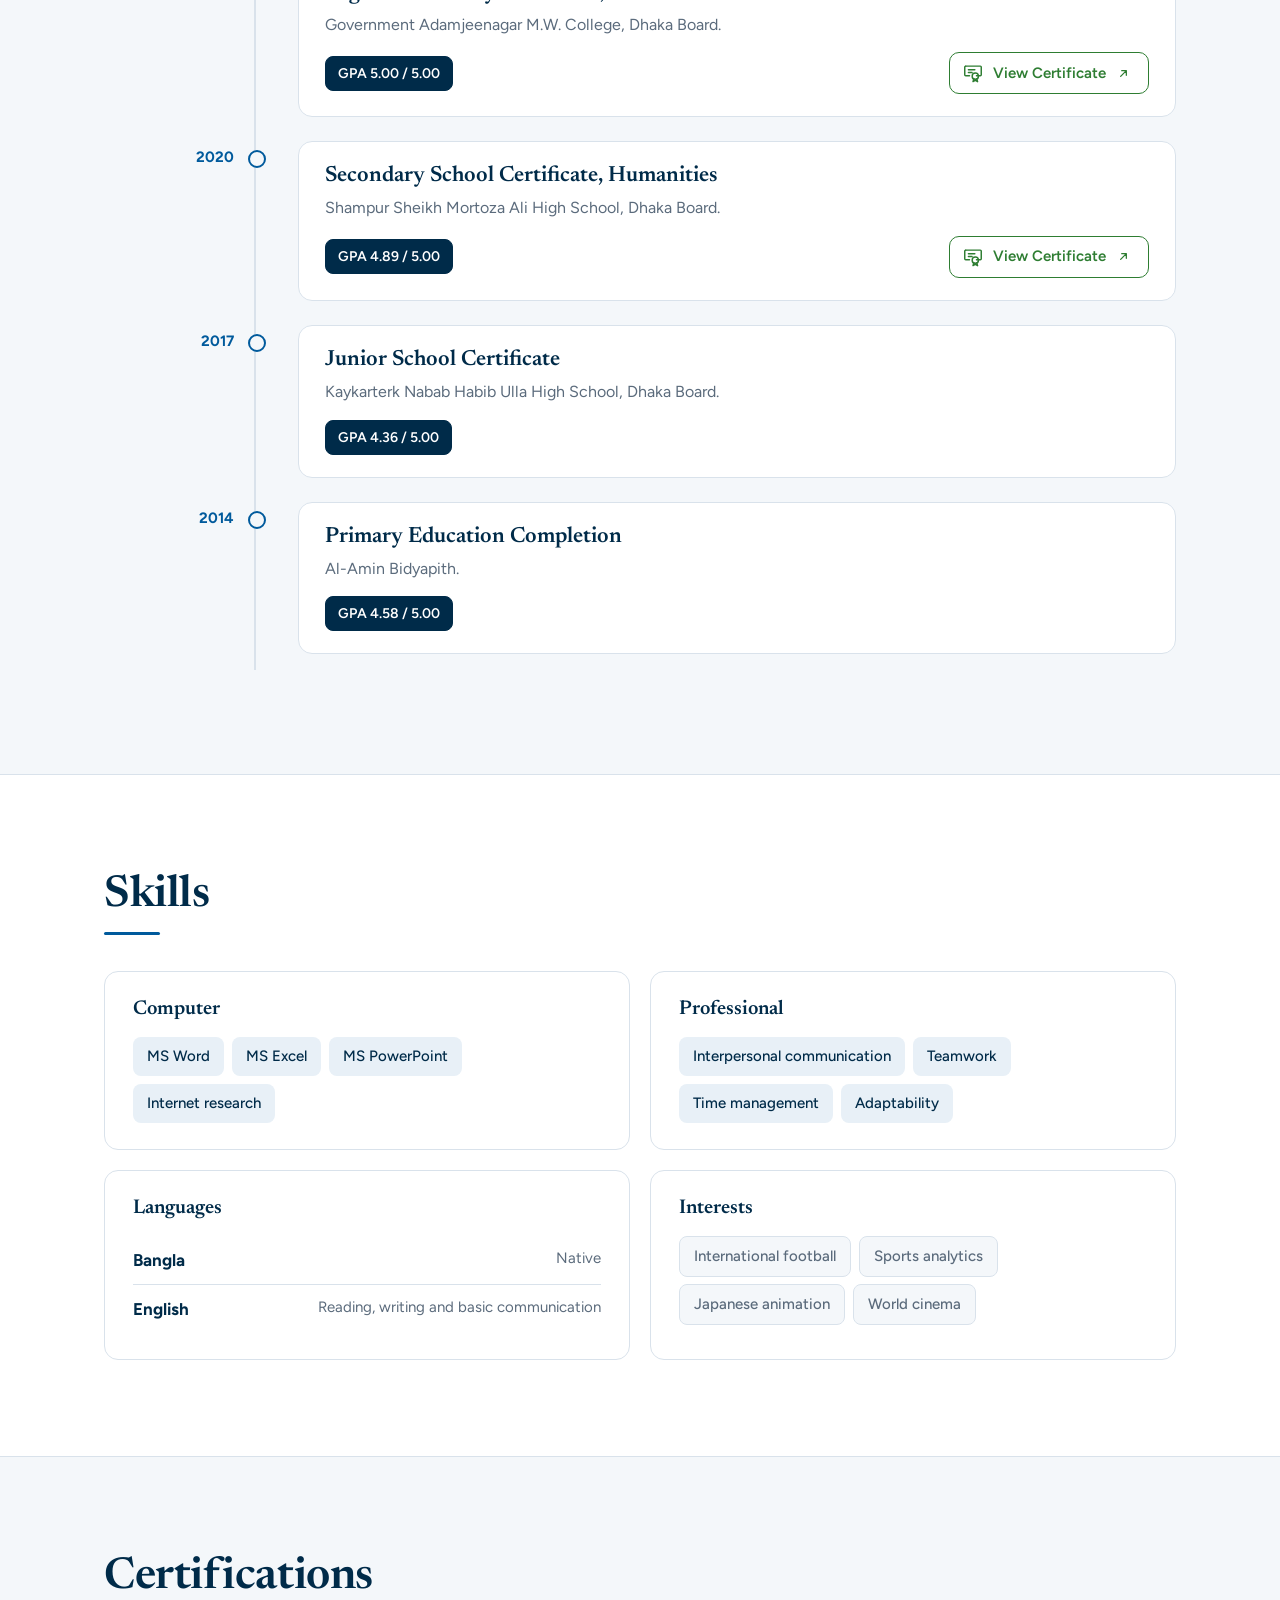
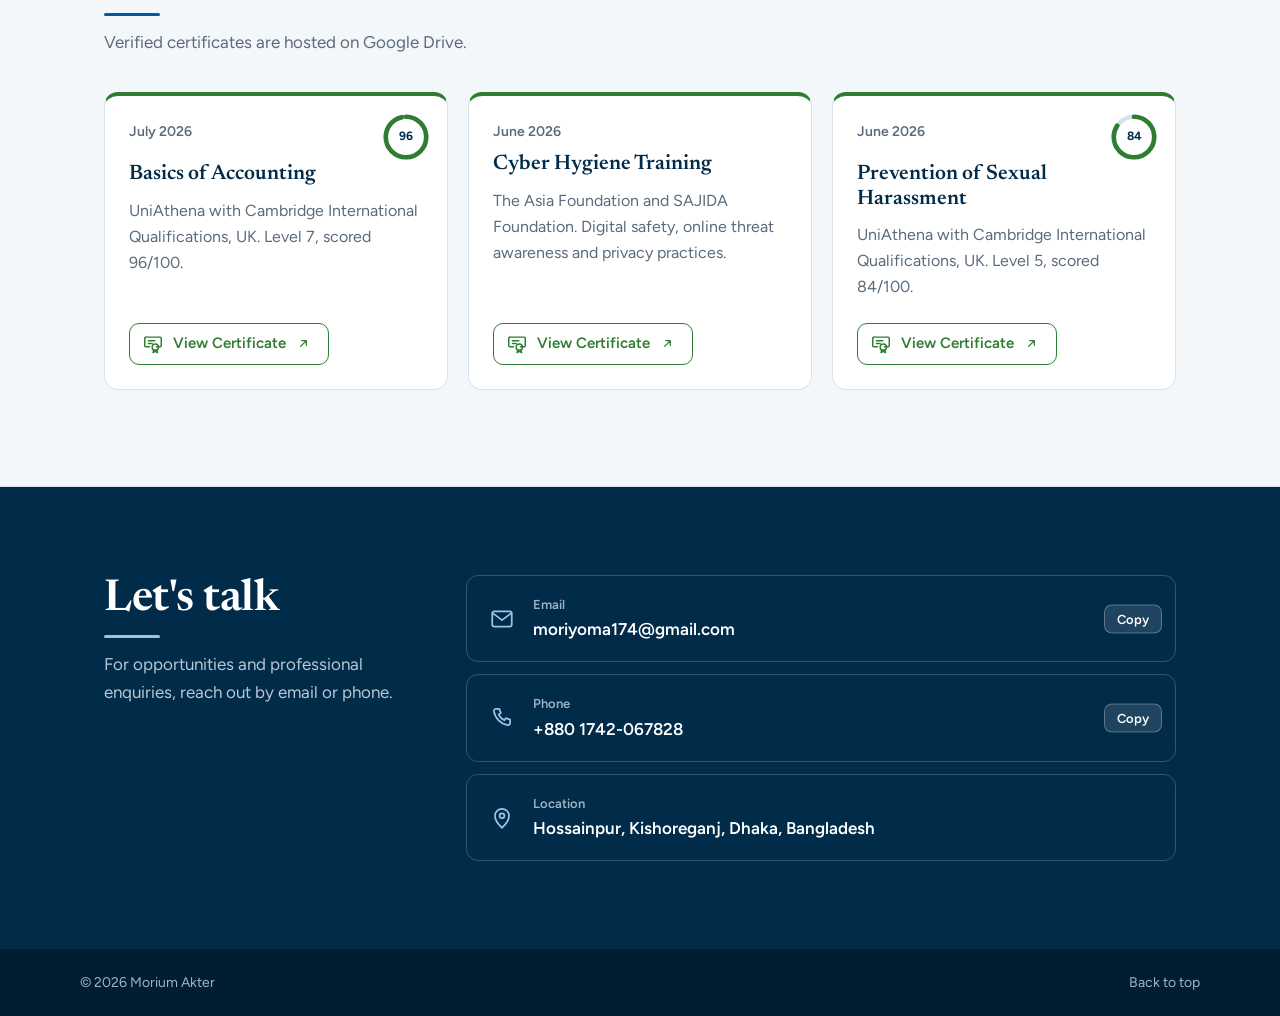
==== commit 5855557a: "Add files via upload" ====
--- a/index.html
+++ b/index.html
@@ -10,13 +10,6 @@
 <link rel="preconnect" href="https://fonts.gstatic.com" crossorigin>
 <link href="https://fonts.googleapis.com/css2?family=Figtree:wght@400;500;600;700&family=Playfair+Display:wght@600;700&family=Newsreader:opsz,wght@6..72,500;6..72,600&display=swap" rel="stylesheet">
 <link rel="stylesheet" href="style.css">
-<script>
-/* Phone + Chrome "Desktop site": layout is ~980px wide and shrunk to fit, so scale UI up (k) and use the compact mobile layout */
-(function(){var d=document.documentElement,s=Math.min(screen.width,screen.height),w=innerWidth,
-sc=window.visualViewport?visualViewport.scale:1,coarse=matchMedia('(pointer:coarse)').matches,k=0;
-if(s<=700&&w>s*1.35)k=w/s;else if(coarse&&sc<.75)k=1/sc;
-if(k){d.classList.add('pdm');d.style.setProperty('--k',k.toFixed(3));}})();
-</script>
 </head>
 <body>
 
--- a/style.css
+++ b/style.css
@@ -238,61 +238,3 @@
 .contact{padding:3.5rem 0}.contact-list a,.contact-list li>div{padding:0.8125rem 0.875rem;gap:0.875rem}
 .contact-list .ico{width:1.375rem;height:1.375rem}
 }
-
-/* Phone in Chrome Desktop-site mode: scaled UI + compact mobile layout */
-html.pdm{font-size:calc(16px*var(--k,1))}
-html.pdm .hero{grid-template-columns:1fr;gap:3rem;padding-top:calc(var(--nav) + 2.5rem)}
-html.pdm .portrait{max-width:21.25rem;justify-self:start}
-html.pdm .wrap.two{grid-template-columns:1fr;gap:1.25rem}
-html.pdm .certs{grid-template-columns:1fr}
-html.pdm .skills{grid-template-columns:1fr}
-html.pdm body{font-size:1rem}
-html.pdm .section{padding:4.25rem 0}
-html.pdm .menu{display:flex}
-html.pdm .navlinks{display:none;position:absolute;top:calc(var(--nav) - 0.25rem);right:1rem;width:13.75rem;flex-direction:column;padding:0.625rem;background:var(--card);border:0.0625rem solid var(--line);border-radius:0.75rem;box-shadow:0 0.875rem 2.125rem rgba(0,43,73,.16)}
-html.pdm .navlinks.open{display:flex}
-html.pdm .brand .name{font-size:0.9375rem}
-html.pdm .stats div{padding-right:1.25rem;margin-right:1.25rem}
-html.pdm .stats dd{font-size:2rem}
-html.pdm .timeline::before{left:0.4375rem}
-html.pdm .timeline>li{grid-template-columns:1fr;gap:0.375rem;padding-left:2.125rem}
-html.pdm .timeline>li::before{left:0}
-html.pdm .when{text-align:left;padding:0}
-html.pdm .card{margin-left:0;padding:1.125rem 1.25rem}
-html.pdm footer{flex-direction:column;gap:0.375rem;align-items:center}
-html.pdm .theme{margin-left:auto;margin-right:0.5rem}
-html.pdm .navlinks{margin-left:0}
-html.pdm .copy{padding:0.3125rem 0.625rem}
-html.pdm .contact-list a{padding-right:5rem}
-html.pdm body{font-size:0.9375rem}
-html.pdm h2{font-size:1.75rem}
-html.pdm h3{font-size:1.125rem}
-html.pdm .section{padding:3.25rem 0}
-html.pdm .hero{gap:1.875rem;padding-bottom:3.5rem}
-html.pdm .role{font-size:1rem}
-html.pdm .lead{font-size:0.96875rem}
-html.pdm .typed{font-size:1rem}
-html.pdm .btn{padding:0.6875rem 1.125rem;font-size:0.9375rem}
-html.pdm .stats{margin-top:2rem}
-html.pdm .stats dd{font-size:1.625rem}
-html.pdm .stats dt{font-size:0.78125rem}
-html.pdm .stats div{padding-right:0.875rem;margin-right:0.875rem}
-html.pdm .portrait{max-width:10.625rem;justify-self:center}
-html.pdm .portrait .frame{border-radius:50%;box-shadow:0.5rem 0.5rem 0 var(--tint)}
-html.pdm .portrait figcaption{text-align:center;border:0;padding:0;margin-top:1.625rem;font-size:0.875rem}
-html.pdm .card{padding:0.875rem 1rem}
-html.pdm .card p{font-size:0.90625rem;margin:0.25rem 0 0.625rem}
-html.pdm .chips li{font-size:0.8125rem;padding:0.25rem 0.5625rem}
-html.pdm .cert-btn{font-size:0.875rem;padding:0.5rem 0.75rem 0.5rem 0.625rem}
-html.pdm .skills{gap:0.875rem;margin-top:1.5rem}
-html.pdm .skills article{padding:1rem 1.125rem}
-html.pdm .skills h3{font-size:1.0625rem;margin-bottom:0.75rem}
-html.pdm .tags li{padding:0.3125rem 0.625rem;font-size:0.84375rem}
-html.pdm .certs{gap:0.875rem;margin-top:1.5rem}
-html.pdm .cert{padding:1rem}
-html.pdm .cert h3{font-size:1.125rem;padding-right:3.5rem}
-html.pdm .cert p{font-size:0.90625rem;margin:0.5rem 0 0.875rem}
-html.pdm .ring{width:2.5rem;height:2.5rem;top:0.875rem;right:0.875rem}
-html.pdm .contact{padding:3.5rem 0}
-html.pdm .contact-list a,html.pdm .contact-list li>div{padding:0.8125rem 0.875rem;gap:0.875rem}
-html.pdm .contact-list .ico{width:1.375rem;height:1.375rem}
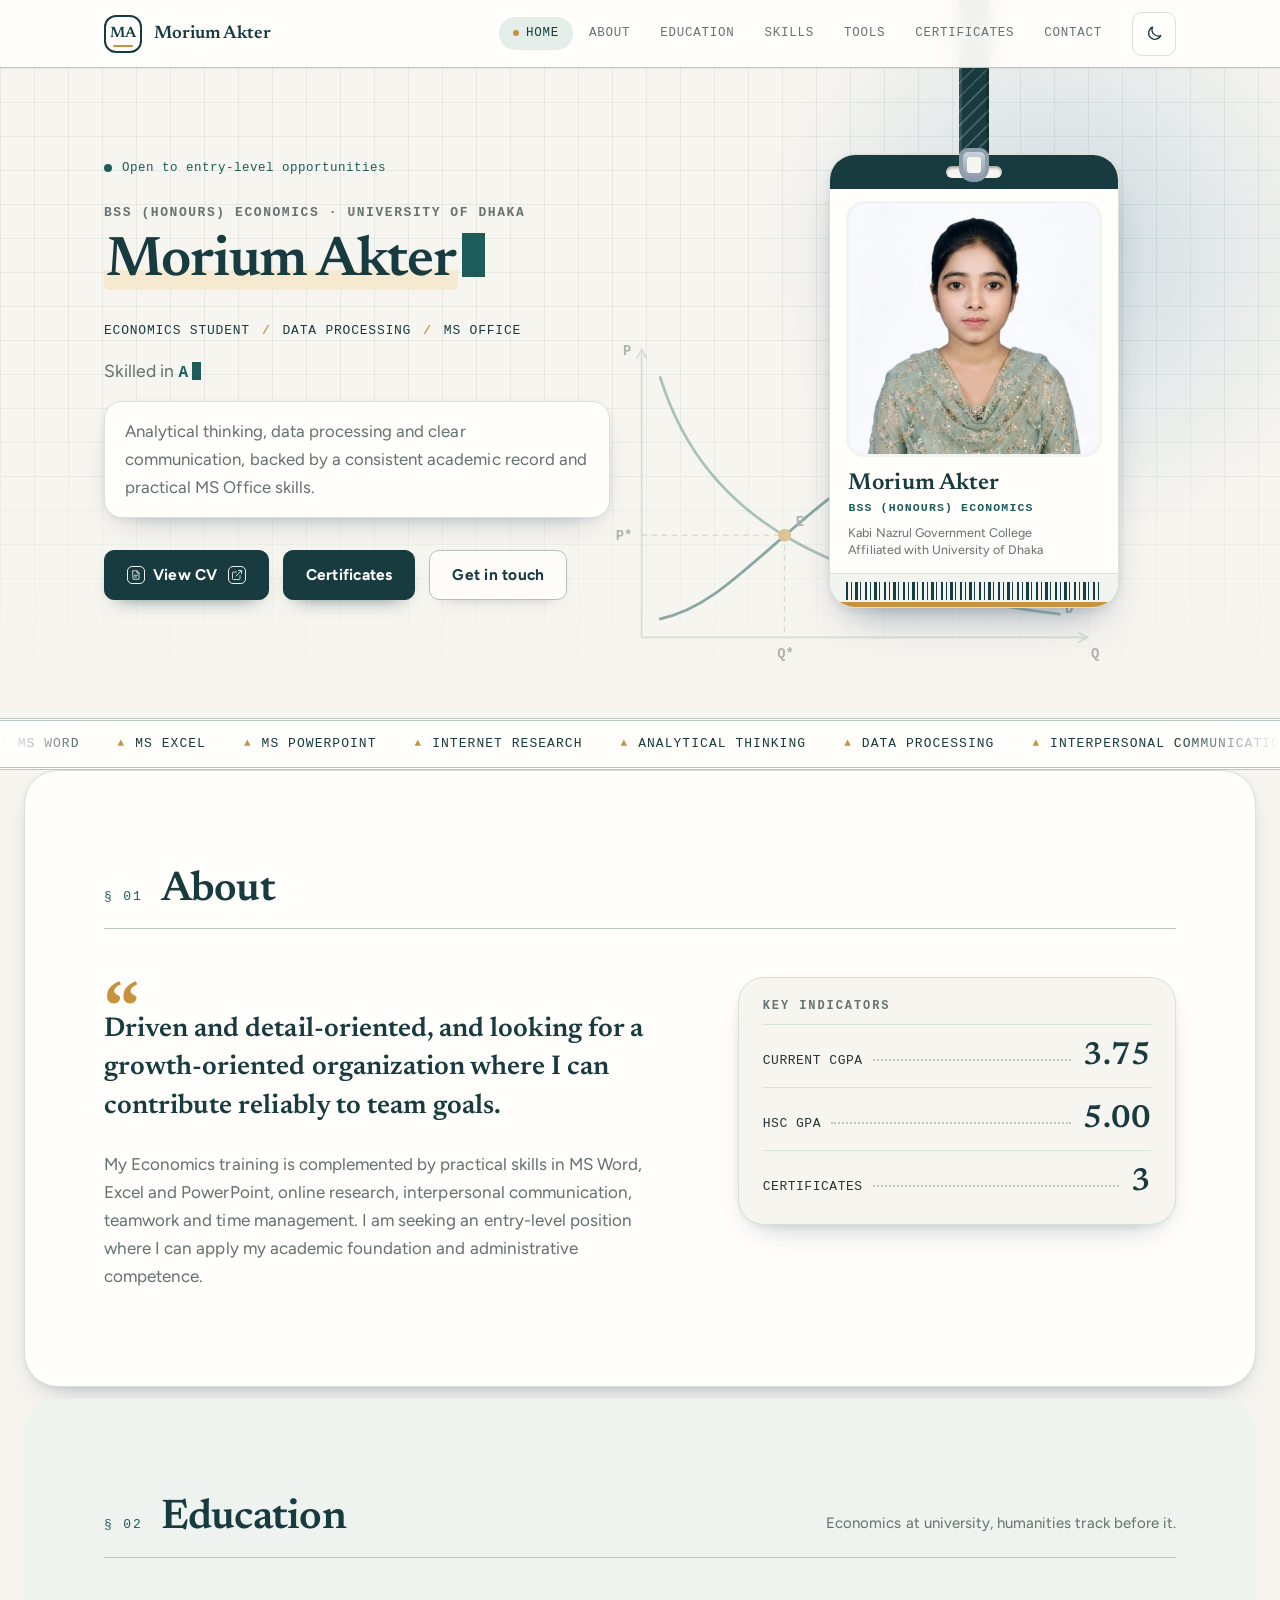
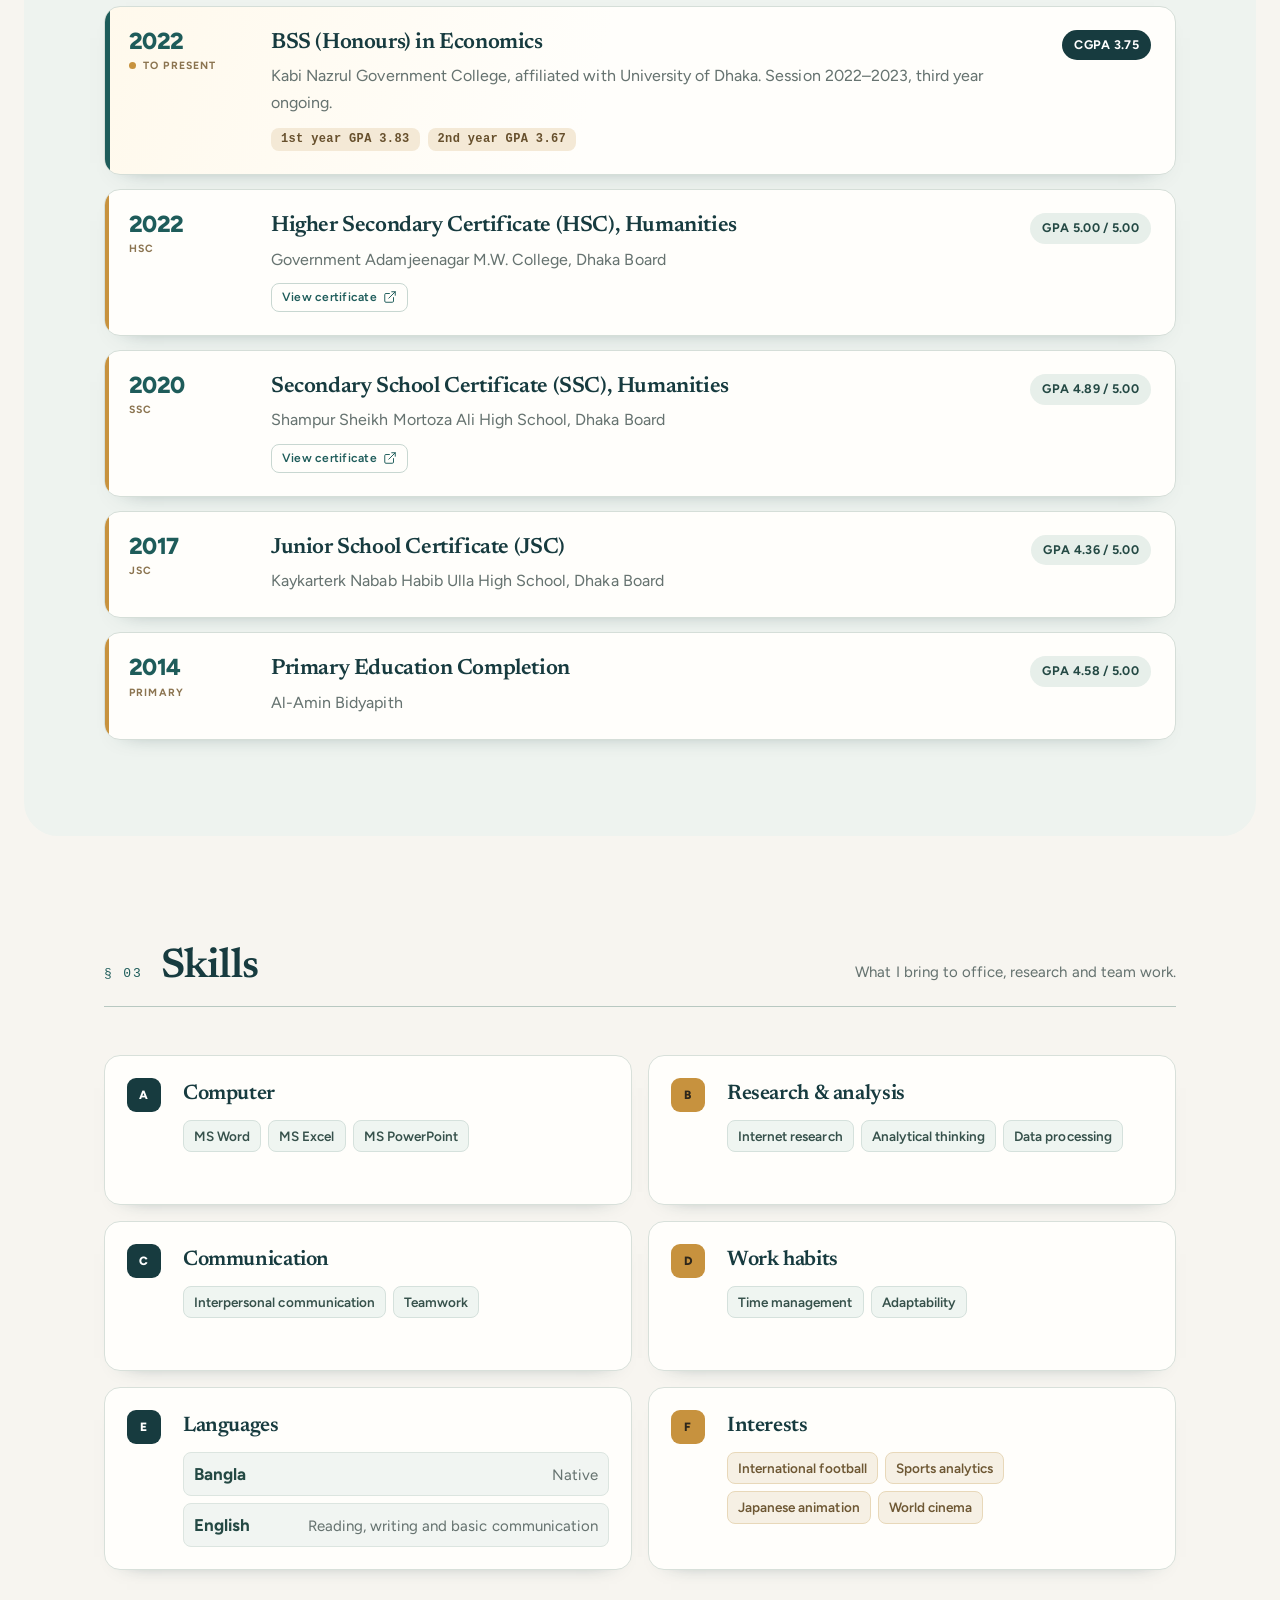
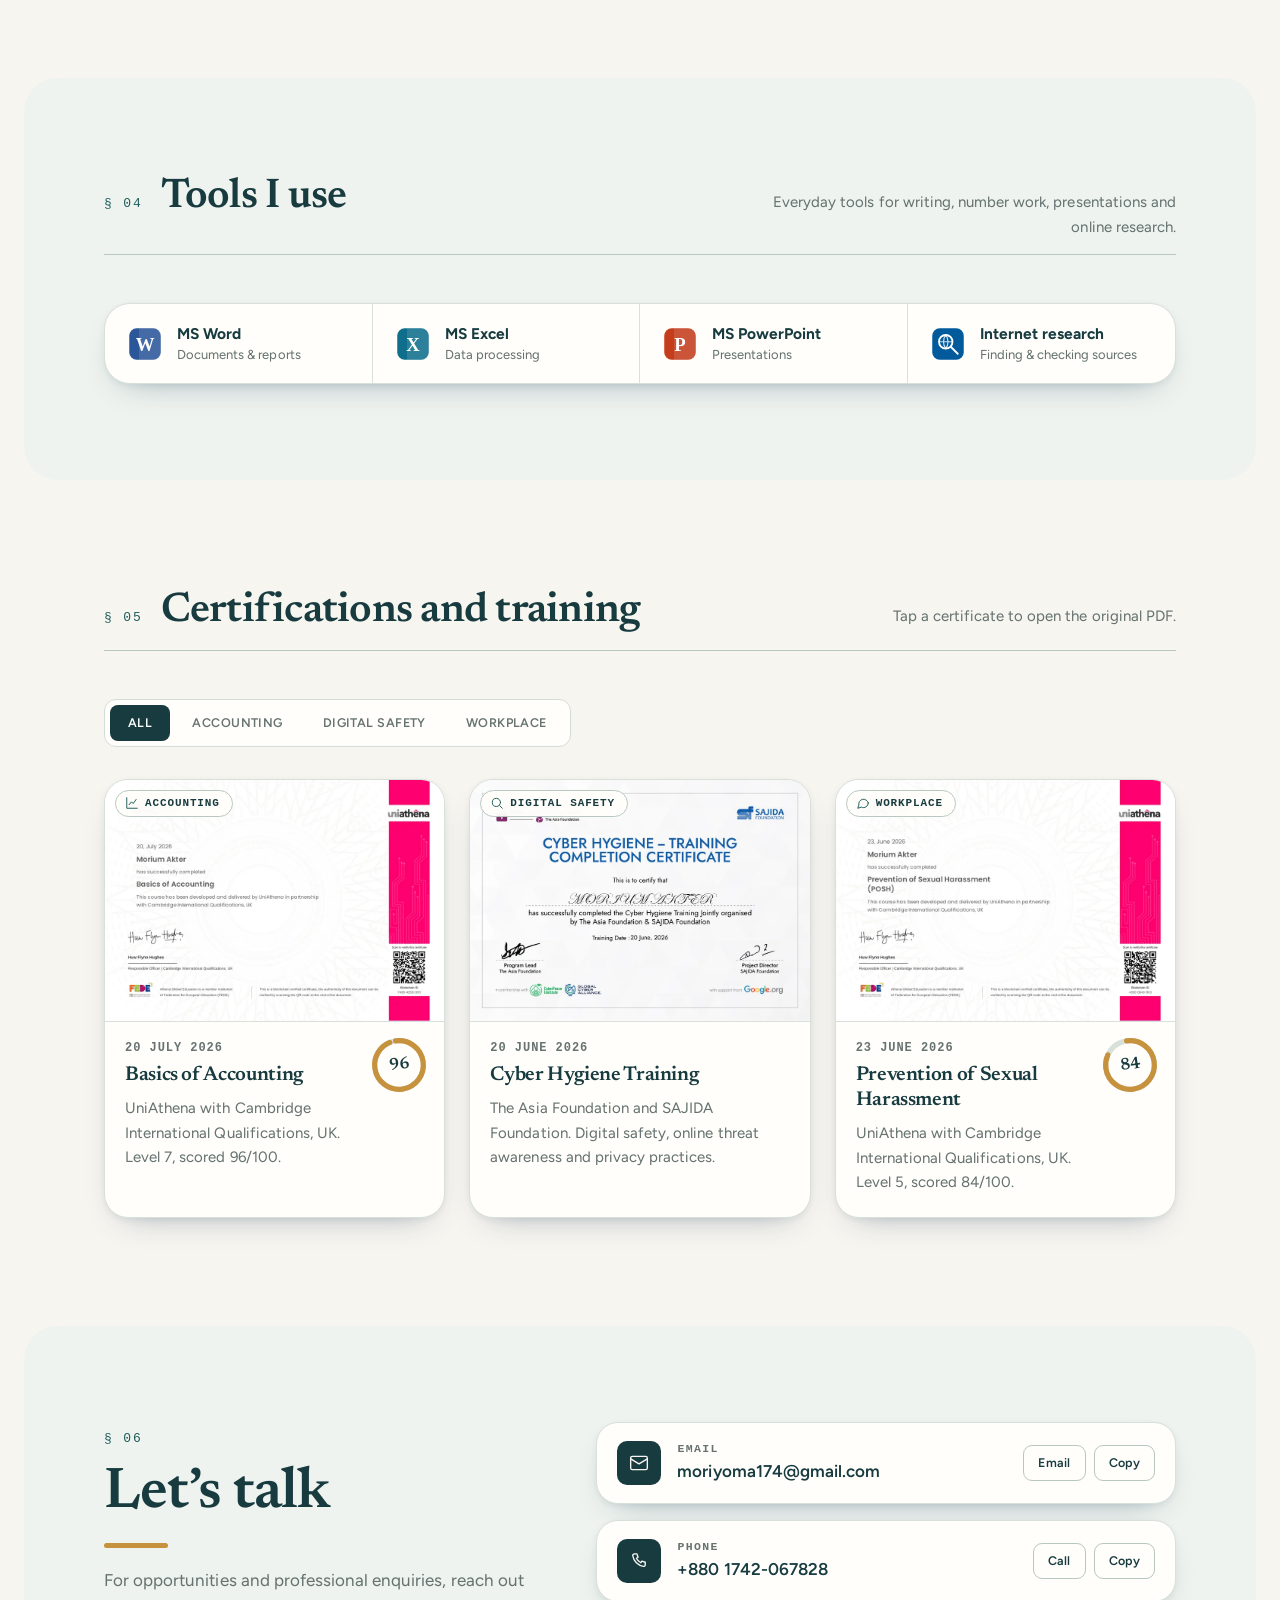
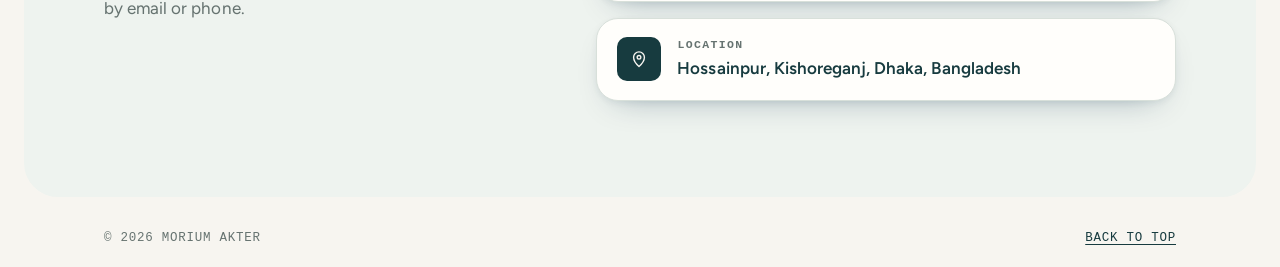
==== commit 5ac882d1: "Add files via upload" ====
--- a/index.html
+++ b/index.html
@@ -1,229 +1,311 @@
-<!doctype html>
+<!DOCTYPE html>
 <html lang="en">
 <head>
 <meta charset="utf-8">
 <meta name="viewport" content="width=device-width, initial-scale=1, viewport-fit=cover">
-<meta name="description" content="Professional portfolio of Morium Akter, BSS (Honours) Economics student at Kabi Nazrul Government College, University of Dhaka.">
-<meta name="theme-color" content="#002B49">
 <title>Morium Akter | Economics Student</title>
-<link rel="preconnect" href="https://fonts.googleapis.com">
-<link rel="preconnect" href="https://fonts.gstatic.com" crossorigin>
-<link href="https://fonts.googleapis.com/css2?family=Figtree:wght@400;500;600;700&family=Playfair+Display:wght@600;700&family=Newsreader:opsz,wght@6..72,500;6..72,600&display=swap" rel="stylesheet">
-<link rel="stylesheet" href="style.css">
+<meta name="description" content="Morium Akter is a BSS (Honours) Economics student at Kabi Nazrul Government College, University of Dhaka, skilled in analytical thinking, data processing and MS Office. Education, skills, certificates and contact.">
+<meta name="theme-color" content="#F7F5F0">
+<meta name="author" content="Morium Akter">
+<meta property="og:type" content="website">
+<meta property="og:title" content="Morium Akter | Economics Student">
+<meta property="og:description" content="BSS (Honours) Economics student at Kabi Nazrul Government College, University of Dhaka. Education, skills, certificates and contact.">
+<meta property="og:image" content="https://munshi-rishad.github.io/morium-akter-portfolio/assets/images/og-image.jpg">
+<meta property="og:image:width" content="1200">
+<meta property="og:image:height" content="630">
+<meta property="og:url" content="https://munshi-rishad.github.io/morium-akter-portfolio/">
+<meta name="twitter:card" content="summary_large_image">
+<meta name="twitter:image" content="https://munshi-rishad.github.io/morium-akter-portfolio/assets/images/og-image.jpg">
+<link rel="canonical" href="https://munshi-rishad.github.io/morium-akter-portfolio/">
+<link rel="icon" href="assets/icons/favicon.svg" type="image/svg+xml">
+<link rel="apple-touch-icon" href="assets/icons/apple-touch-icon.png">
+<link rel="preload" as="image" href="assets/images/morium-akter-profile.webp" type="image/webp">
+<link rel="preload" as="font" href="assets/fonts/figtree-latin.woff2" type="font/woff2" crossorigin>
+<link rel="preload" as="font" href="assets/fonts/playfair-600.woff2" type="font/woff2" crossorigin>
+<script>
+/* theme first, so there is no flash: saved choice, otherwise the device setting */
+(function(){var t;try{t=localStorage.getItem('theme')}catch(e){}
+if(!t)t=matchMedia('(prefers-color-scheme: dark)').matches?'dark':'light';
+document.documentElement.dataset.theme=t;document.documentElement.classList.add('js');})();
+</script>
+<script type="application/ld+json">{"@context":"https://schema.org","@type":"Person","name":"Morium Akter","alumniOf":{"@type":"CollegeOrUniversity","name":"Kabi Nazrul Government College, University of Dhaka"},"knowsAbout":["Economics","Data processing","MS Office","Research"]}</script>
+<link rel="stylesheet" href="assets/css/style.css">
 </head>
 <body>
-
-<!-- Custom icon set (inline SVG, no external files) -->
-<svg width="0" height="0" style="position:absolute" aria-hidden="true">
-  <symbol id="i-cert" viewBox="0 0 24 24">
-    <path d="M4 4.5h16a1 1 0 0 1 1 1V14a1 1 0 0 1-1 1h-4.2" fill="none" stroke="currentColor" stroke-width="1.6" stroke-linecap="round" stroke-linejoin="round"/>
-    <path d="M8.2 15H4a1 1 0 0 1-1-1V5.5a1 1 0 0 1 1-1" fill="none" stroke="currentColor" stroke-width="1.6" stroke-linecap="round" stroke-linejoin="round"/>
-    <path d="M7 8.5h7M7 11.5h4" fill="none" stroke="currentColor" stroke-width="1.6" stroke-linecap="round"/>
-    <circle cx="14.5" cy="15.5" r="3.4" fill="none" stroke="currentColor" stroke-width="1.6"/>
-    <path d="m12.9 18.4-.9 3 2.5-1.3 2.5 1.3-.9-3" fill="none" stroke="currentColor" stroke-width="1.6" stroke-linecap="round" stroke-linejoin="round"/>
-  </symbol>
-  <symbol id="i-out" viewBox="0 0 24 24">
-    <path d="M8 16 16 8M9.5 8H16v6.5" fill="none" stroke="currentColor" stroke-width="1.8" stroke-linecap="round" stroke-linejoin="round"/>
-  </symbol>
-  <symbol id="i-mail" viewBox="0 0 24 24">
-    <rect x="3" y="5" width="18" height="14" rx="2" fill="none" stroke="currentColor" stroke-width="1.6"/>
-    <path d="m4 7 8 6 8-6" fill="none" stroke="currentColor" stroke-width="1.6" stroke-linecap="round" stroke-linejoin="round"/>
-  </symbol>
-  <symbol id="i-phone" viewBox="0 0 24 24">
-    <path d="M6.5 3.5h3l1.4 4-2 1.3a11 11 0 0 0 5.3 5.3l1.3-2 4 1.4v3a2 2 0 0 1-2.2 2A15.5 15.5 0 0 1 4.5 5.7a2 2 0 0 1 2-2.2Z" fill="none" stroke="currentColor" stroke-width="1.6" stroke-linejoin="round"/>
-  </symbol>
-  <symbol id="i-pin" viewBox="0 0 24 24">
-    <path d="M12 21s6.5-5.6 6.5-11a6.5 6.5 0 0 0-13 0C5.5 15.400 12 21 12 21Z" fill="none" stroke="currentColor" stroke-width="1.6" stroke-linejoin="round"/>
-    <circle cx="12" cy="10" r="2.2" fill="none" stroke="currentColor" stroke-width="1.6"/>
-  </symbol>
-  <symbol id="i-doc" viewBox="0 0 24 24">
-    <path d="M6 3.5h8l4 4V20a.5.5 0 0 1-.5.5h-11A.5.5 0 0 1 6 20V3.5Z" fill="none" stroke="currentColor" stroke-width="1.6" stroke-linejoin="round"/>
-    <path d="M14 3.500V8h4M9 12.500h6M9 16h4" fill="none" stroke="currentColor" stroke-width="1.6" stroke-linecap="round" stroke-linejoin="round"/>
-  </symbol>
+<a class="skip" href="#main">Skip to content</a>
+
+<svg aria-hidden="true" style="display:none" xmlns="http://www.w3.org/2000/svg">
+<symbol id="i-cap" viewBox="0 0 24 24"><path d="M22 10 12 5 2 10l10 5z"/><path d="M6 12v5c3 2.4 9 2.4 12 0v-5"/><path d="M22 10v6"/></symbol>
+<symbol id="i-chart" viewBox="0 0 24 24"><path d="M3 3v18h18"/><path d="m7 15 4-5 3 3 5-7"/></symbol>
+<symbol id="i-monitor" viewBox="0 0 24 24"><rect height="14" rx="2" width="20" x="2" y="3"/><path d="M8 21h8M12 17v4"/></symbol>
+<symbol id="i-search" viewBox="0 0 24 24"><circle cx="11" cy="11" r="7"/><path d="m21 21-4.3-4.3"/></symbol>
+<symbol id="i-chat" viewBox="0 0 24 24"><path d="M21 12a8 8 0 0 1-11.6 7.1L3 21l1.9-5.4A8 8 0 1 1 21 12z"/></symbol>
+<symbol id="i-clock" viewBox="0 0 24 24"><circle cx="12" cy="12" r="9"/><path d="M12 7v5l3 2"/></symbol>
+<symbol id="i-globe" viewBox="0 0 24 24"><circle cx="12" cy="12" r="10"/><path d="M2 12h20M12 2a15 15 0 0 1 0 22M12 2a15 15 0 0 0 0 22"/></symbol>
+<symbol id="i-ball" viewBox="0 0 24 24"><circle cx="12" cy="12" r="9"/><path d="m12 8 3.5 2.5-1.3 4h-4.4l-1.3-4zM12 3v5M20 9.5l-4.5 1M17 19l-2.8-4.5M7 19l2.8-4.5M4 9.5l4.5 1"/></symbol>
+<symbol id="i-doc" viewBox="0 0 24 24"><path d="M6 3.5h8l4 4V20a.5.5 0 0 1-.5.5h-11A.5.5 0 0 1 6 20z"/><path d="M14 3.5V8h4M9 12.5h6M9 16h4"/></symbol>
+<symbol id="i-cert" viewBox="0 0 24 24"><rect x="3" y="4" width="18" height="12" rx="1.5"/><path d="M7 8.5h7M7 11.5h4"/><circle cx="16" cy="16" r="3"/><path d="m14.6 18.6-.8 2.9 2.2-1.2 2.2 1.2-.8-2.9"/></symbol>
+<symbol id="i-mail" viewBox="0 0 24 24"><rect height="16" rx="2" width="20" x="2" y="4"/><path d="m22 7-10 6L2 7"/></symbol>
+<symbol id="i-phone" viewBox="0 0 24 24"><path d="M6.5 3.5h3l1.4 4-2 1.3a11 11 0 0 0 5.3 5.3l1.3-2 4 1.4v3a2 2 0 0 1-2.2 2A15.500 15.500 0 0 1 4.500 5.700a2 2 0 0 1 2-2.200z"/></symbol>
+<symbol id="i-pin" viewBox="0 0 24 24"><path d="M12 21s6.500-5.600 6.500-11a6.500 6.500 0 0 0-13 0C5.500 15.400 12 21 12 21z"/><circle cx="12" cy="10" r="2.200"/></symbol>
+<symbol id="i-ext" viewBox="0 0 24 24"><path d="M15 3h6v6M10 14 21 3M18 13v6a2 2 0 0 1-2 2H5a2 2 0 0 1-2-2V8a2 2 0 0 1 2-2h6"/></symbol>
+<symbol id="i-menu" viewBox="0 0 24 24"><path d="M4 7h16M4 12h16M4 17h16"/></symbol>
+<symbol id="i-close" viewBox="0 0 24 24"><path d="M6 6l12 12M18 6 6 18"/></symbol>
+<symbol id="i-up" viewBox="0 0 24 24"><path d="m6 15 6-6 6 6"/></symbol>
+<symbol id="i-moon" viewBox="0 0 24 24"><path d="M20 14.500A8 8 0 0 1 9.500 4a8 8 0 1 0 10.500 10.500z"/></symbol>
+<symbol id="i-sun" viewBox="0 0 24 24"><circle cx="12" cy="12" r="4"/><path d="M12 2v2M12 20v2M4.900 4.900l1.400 1.400M17.700 17.700l1.400 1.400M2 12h2M20 12h2M4.900 19.100l1.400-1.400M17.700 6.300l1.400-1.400"/></symbol>
 </svg>
 
-<div class="progress" aria-hidden="true"></div>
-<div class="blobs" aria-hidden="true"><i></i><i></i></div>
-
-<header class="navbar">
-  <a class="brand" href="#home" aria-label="Morium Akter, home"><span class="mark">MA</span><span class="name">Morium Akter</span></a>
-  <button class="menu" aria-label="Open menu" aria-expanded="false" aria-controls="navlinks"><i></i><i></i><i></i></button>
-  <nav class="navlinks" id="navlinks" aria-label="Primary">
-    <a href="#about">About</a>
-    <a href="#education">Education</a>
-    <a href="#skills">Skills</a>
-    <a href="#certificates">Certificates</a>
-    <a href="#contact">Contact</a>
-  </nav>
+<header class="nav">
+  <div class="wrap">
+    <a class="brand" href="#home" aria-label="Morium Akter, home"><span class="mark">MA</span><span class="brand-name">Morium Akter</span></a>
+    <nav class="menu" id="menu" aria-label="Primary">
+      <a href="#home">Home</a><a href="#about">About</a><a href="#education">Education</a><a href="#skills">Skills</a><a href="#software">Tools</a><a href="#certificates">Certificates</a><a href="#contact">Contact</a>
+    </nav>
+    <div class="nav-tools">
+      <button class="icon-btn" id="theme" type="button" aria-label="Switch to dark mode"><svg class="i" aria-hidden="true"><use href="#i-moon"/></svg></button>
+      <button class="icon-btn burger" id="burger" type="button" aria-controls="menu" aria-expanded="false" aria-label="Open menu"><svg class="i" aria-hidden="true"><use href="#i-menu"/></svg></button>
+    </div>
+  </div>
+  <div class="progress" aria-hidden="true"></div>
 </header>
 
-<main>
+<main id="main">
 <!-- HERO -->
-<section id="home" class="hero">
-  <div class="hero-copy">
-    <p class="status"><span class="dot"></span>Open to entry-level opportunities</p>
-    <h1 aria-label="Morium Akter"><span class="tw" aria-hidden="true"></span><span class="caret name-caret" aria-hidden="true"></span></h1>
-    <p class="role">BSS (Honours) Economics student, University of Dhaka</p>
-    <p class="typed">Skilled in <b id="typed"></b><span class="caret" aria-hidden="true"></span></p>
-    <p class="lead">Analytical thinking, data processing and clear communication, backed by a consistent academic record and practical MS Office skills.</p>
-    <div class="actions">
-      <a class="btn primary" href="https://drive.google.com/file/d/1JwmAOZgmzLsde-KRl3AFx6PIT9ZOUIoV/view?usp=drive_link" target="_blank" rel="noopener">
-        <svg class="ico"><use href="#i-doc"/></svg>View CV
-      </a>
-      <a class="btn ghost" href="#contact">Get in touch</a>
-    </div>
-    <dl class="stats">
-      <div><dt>Current CGPA</dt><dd data-to="3.75" data-dec="2">3.75</dd></div>
-      <div><dt>HSC GPA</dt><dd data-to="5" data-dec="2">5.00</dd></div>
-      <div><dt>Year of study</dt><dd>Third</dd></div>
-    </dl>
-  </div>
-  <figure class="portrait">
-    <div class="frame"><img src="assets/images/morium-akter-profile.jpg" width="800" height="800" alt="Portrait of Morium Akter" fetchpriority="high"></div>
-    <figcaption><b>Kabi Nazrul Government College</b>Affiliated with University of Dhaka</figcaption>
-  </figure>
-</section>
+<section class="hero" id="home" aria-labelledby="hero-title">
+  <svg class="chart-bg" viewBox="0 0 560 380" aria-hidden="true" focusable="false">
+    <g class="ax"><path d="M50 20V330H530"/><path d="M50 20l-5 9M50 20l5 9M530 330l-9-5M530 330l-9 5"/></g>
+    <g class="guide"><path d="M50 220H204V330"/></g>
+    <path class="dem" pathLength="1" d="M70 50C120 210 260 275 500 305"/>
+    <path class="sup" pathLength="1" d="M70 310C170 290 220 150 500 40"/>
+    <circle class="eq-ring" cx="204" cy="220" r="6"/>
+    <circle class="eq" cx="204" cy="220" r="6"/>
+    <g class="lbl"><text x="30" y="26">P</text><text x="534" y="352">Q</text><text x="22" y="225">P*</text><text x="196" y="352">Q*</text><text x="506" y="304">D</text><text x="506" y="48">S</text><text x="216" y="210">E</text></g>
+  </svg>
+  <div class="wrap">
+    <div class="hero-copy">
+      <p class="status"><span class="dot"></span>Open to entry-level opportunities</p>
+      <p class="eyebrow">BSS (Honours) Economics &middot; University of Dhaka</p>
+      <h1 id="hero-title" aria-label="Morium Akter"><span id="typed-name" data-text="Morium Akter"></span><span class="name-caret" aria-hidden="true"></span></h1>
+      <ul class="roles" aria-label="Focus areas">
+        <li>Economics Student</li>
+        <li>Data Processing</li>
+        <li>MS Office</li>
+      </ul>
+      <p class="typed-line">Skilled in <b id="typed">Analytical Thinking</b><span class="type-caret" aria-hidden="true"></span></p>
+      <p class="lead">Analytical thinking, data processing and clear communication, backed by a consistent academic record and practical MS Office skills.</p>
+      <div class="cta">
+        <a class="btn btn-primary" href="https://drive.google.com/file/d/1JwmAOZgmzLsde-KRl3AFx6PIT9ZOUIoV/view?usp=drive_link" target="_blank" rel="noopener noreferrer"><svg class="i" aria-hidden="true"><use href="#i-doc"/></svg>View CV <svg class="i" aria-hidden="true"><use href="#i-ext"/></svg></a>
+        <a class="btn btn-primary" href="#certificates">Certificates</a>
+        <a class="btn" href="#contact">Get in touch</a>
+      </div>
+    </div>
+    <div class="badge-wrap" aria-label="Profile photo of Morium Akter">
+      <div class="swing">
+        <span class="strap" aria-hidden="true"></span>
+        <span class="clip" aria-hidden="true"></span>
+        <figure class="badge">
+          <span class="slot" aria-hidden="true"></span>
+          <img class="badge-photo" src="assets/images/morium-akter-profile.webp" alt="Portrait of Morium Akter" width="640" height="640" decoding="async" fetchpriority="high">
+          <figcaption>
+            <span class="badge-name">Morium Akter</span>
+            <span class="badge-role">BSS (Honours) Economics</span>
+            <span class="badge-inst">Kabi Nazrul Government College<br>Affiliated with University of Dhaka</span>
+          </figcaption>
+          <span class="barcode" aria-hidden="true"></span>
+        </figure>
+      </div>
+    </div>
+  </div>
+</section>
+
+<div class="marquee" aria-hidden="true"></div>
 
 <!-- ABOUT -->
-<section id="about" class="section">
-  <div class="wrap two">
-    <h2>About</h2>
-    <div class="prose">
-      <p class="big">Driven and detail-oriented, and looking for a growth-oriented organization where I can contribute reliably to team goals.</p>
-      <p>My Economics training is complemented by practical skills in MS Word, Excel and PowerPoint, online research, interpersonal communication, teamwork and time management. I am seeking an entry-level position where I can apply my academic foundation and administrative competence.</p>
+<section class="about" id="about" aria-labelledby="about-h">
+  <div class="wrap">
+    <div class="sec-head"><h2 id="about-h">About</h2></div>
+    <div class="about-grid">
+      <div class="about-copy">
+        <p class="about-lead">Driven and detail-oriented, and looking for a growth-oriented organization where I can contribute reliably to team goals.</p>
+        <p class="about-text">My Economics training is complemented by practical skills in MS Word, Excel and PowerPoint, online research, interpersonal communication, teamwork and time management. I am seeking an entry-level position where I can apply my academic foundation and administrative competence.</p>
+      </div>
+      <aside class="indicators" aria-label="Key figures">
+        <p class="ind-title">Key indicators</p>
+        <dl class="counters">
+          <div class="ind"><dt>Current CGPA</dt><dd><strong data-count="3.75" data-dec="2">3.75</strong></dd></div>
+          <div class="ind"><dt>HSC GPA</dt><dd><strong data-count="5" data-dec="2">5.00</strong></dd></div>
+          <div class="ind"><dt>Certificates</dt><dd><strong data-count="3">3</strong></dd></div>
+          <div class="ind is-pending" id="views-card" title="Different browsers that opened this portfolio"><dt>Portfolio visitors</dt><dd><strong id="views">0</strong></dd></div>
+        </dl>
+      </aside>
     </div>
   </div>
 </section>
 
 <!-- EDUCATION -->
-<section id="education" class="section alt">
-  <div class="wrap">
-    <h2>Education</h2>
-    <ol class="timeline">
-      <li>
-        <span class="when">2022 to present</span>
-        <div class="card current">
+<section class="sec alt" id="education" aria-labelledby="edu-h">
+  <div class="wrap">
+    <div class="sec-head"><h2 id="edu-h">Education</h2><p>Economics at university, humanities track before it.</p></div>
+    <ol class="ledger" data-stagger>
+      <li class="row current">
+        <span class="yr">2022<small>to present</small></span>
+        <div class="row-main">
           <h3>BSS (Honours) in Economics</h3>
-          <p>Kabi Nazrul Government College, affiliated with University of Dhaka. Session 2022–2023, third year ongoing.</p>
-          <ul class="chips"><li class="strong">CGPA 3.75</li><li>1st Year GPA 3.83</li><li>2nd Year GPA 3.67</li></ul>
-        </div>
-      </li>
-      <li>
-        <span class="when">2022</span>
-        <div class="card">
-          <h3>Higher Secondary Certificate, Humanities</h3>
-          <p>Government Adamjeenagar M.W. College, Dhaka Board.</p>
-          <div class="row">
-            <ul class="chips"><li class="strong">GPA 5.00 / 5.00</li></ul>
-            <a class="cert-btn" href="https://drive.google.com/file/d/1axWFKUGcLII5cDohfejjAlHID2roBgiW/view?usp=drive_link" target="_blank" rel="noopener" aria-label="View HSC certificate on Google Drive"><svg class="ico"><use href="#i-cert"/></svg><span>View Certificate</span><svg class="ico out"><use href="#i-out"/></svg></a>
-          </div>
-        </div>
-      </li>
-      <li>
-        <span class="when">2020</span>
-        <div class="card">
-          <h3>Secondary School Certificate, Humanities</h3>
-          <p>Shampur Sheikh Mortoza Ali High School, Dhaka Board.</p>
-          <div class="row">
-            <ul class="chips"><li class="strong">GPA 4.89 / 5.00</li></ul>
-            <a class="cert-btn" href="https://drive.google.com/file/d/1qlJhFglhHFzRGvxUdRlYiDC4op74W_60/view?usp=drive_link" target="_blank" rel="noopener" aria-label="View SSC certificate on Google Drive"><svg class="ico"><use href="#i-cert"/></svg><span>View Certificate</span><svg class="ico out"><use href="#i-out"/></svg></a>
-          </div>
-        </div>
-      </li>
-      <li>
-        <span class="when">2017</span>
-        <div class="card">
-          <h3>Junior School Certificate</h3>
-          <p>Kaykarterk Nabab Habib Ulla High School, Dhaka Board.</p>
-          <ul class="chips"><li class="strong">GPA 4.36 / 5.00</li></ul>
-        </div>
-      </li>
-      <li>
-        <span class="when">2014</span>
-        <div class="card">
+          <p class="where">Kabi Nazrul Government College, affiliated with University of Dhaka. Session 2022&ndash;2023, third year ongoing.</p>
+          <p class="tl-meta"><span class="tag">1st year GPA 3.83</span><span class="tag">2nd year GPA 3.67</span></p>
+        </div>
+        <span class="grade">CGPA 3.75</span>
+      </li>
+      <li class="row">
+        <span class="yr">2022<small>HSC</small></span>
+        <div class="row-main">
+          <h3>Higher Secondary Certificate (HSC), Humanities</h3>
+          <p class="where">Government Adamjeenagar M.W. College, Dhaka Board</p>
+          <a class="mini-link" href="https://drive.google.com/file/d/1axWFKUGcLII5cDohfejjAlHID2roBgiW/view?usp=drive_link" target="_blank" rel="noopener noreferrer" aria-label="View HSC certificate on Google Drive">View certificate<svg class="i" aria-hidden="true"><use href="#i-ext"/></svg></a>
+        </div>
+        <span class="grade">GPA 5.00 / 5.00</span>
+      </li>
+      <li class="row">
+        <span class="yr">2020<small>SSC</small></span>
+        <div class="row-main">
+          <h3>Secondary School Certificate (SSC), Humanities</h3>
+          <p class="where">Shampur Sheikh Mortoza Ali High School, Dhaka Board</p>
+          <a class="mini-link" href="https://drive.google.com/file/d/1qlJhFglhHFzRGvxUdRlYiDC4op74W_60/view?usp=drive_link" target="_blank" rel="noopener noreferrer" aria-label="View SSC certificate on Google Drive">View certificate<svg class="i" aria-hidden="true"><use href="#i-ext"/></svg></a>
+        </div>
+        <span class="grade">GPA 4.89 / 5.00</span>
+      </li>
+      <li class="row">
+        <span class="yr">2017<small>JSC</small></span>
+        <div class="row-main">
+          <h3>Junior School Certificate (JSC)</h3>
+          <p class="where">Kaykarterk Nabab Habib Ulla High School, Dhaka Board</p>
+        </div>
+        <span class="grade">GPA 4.36 / 5.00</span>
+      </li>
+      <li class="row">
+        <span class="yr">2014<small>Primary</small></span>
+        <div class="row-main">
           <h3>Primary Education Completion</h3>
-          <p>Al-Amin Bidyapith.</p>
-          <ul class="chips"><li class="strong">GPA 4.58 / 5.00</li></ul>
-        </div>
+          <p class="where">Al-Amin Bidyapith</p>
+        </div>
+        <span class="grade">GPA 4.58 / 5.00</span>
       </li>
     </ol>
   </div>
 </section>
 
 <!-- SKILLS -->
-<section id="skills" class="section">
-  <div class="wrap">
-    <h2>Skills</h2>
-    <div class="skills">
-      <article>
-        <h3>Computer</h3>
-        <ul class="tags"><li>MS Word</li><li>MS Excel</li><li>MS PowerPoint</li><li>Internet research</li></ul>
+<section class="sec" id="skills" aria-labelledby="skills-h">
+  <div class="wrap">
+    <div class="sec-head"><h2 id="skills-h">Skills</h2><p>What I bring to office, research and team work.</p></div>
+    <div class="index" data-stagger>
+      <div class="idx-row"><span class="idx-n">A</span><h3>Computer</h3>
+        <ul class="chips"><li class="chip">MS Word</li><li class="chip">MS Excel</li><li class="chip">MS PowerPoint</li></ul></div>
+      <div class="idx-row"><span class="idx-n">B</span><h3>Research &amp; analysis</h3>
+        <ul class="chips"><li class="chip">Internet research</li><li class="chip">Analytical thinking</li><li class="chip">Data processing</li></ul></div>
+      <div class="idx-row"><span class="idx-n">C</span><h3>Communication</h3>
+        <ul class="chips"><li class="chip">Interpersonal communication</li><li class="chip">Teamwork</li></ul></div>
+      <div class="idx-row"><span class="idx-n">D</span><h3>Work habits</h3>
+        <ul class="chips"><li class="chip">Time management</li><li class="chip">Adaptability</li></ul></div>
+      <div class="idx-row"><span class="idx-n">E</span><h3>Languages</h3>
+        <ul class="langs"><li><b>Bangla</b><span>Native</span></li><li><b>English</b><span>Reading, writing and basic communication</span></li></ul></div>
+      <div class="idx-row"><span class="idx-n">F</span><h3>Interests</h3>
+        <ul class="chips soft-chips"><li class="chip">International football</li><li class="chip">Sports analytics</li><li class="chip">Japanese animation</li><li class="chip">World cinema</li></ul></div>
+    </div>
+  </div>
+</section>
+
+<!-- TOOLS -->
+<section class="sec software alt" id="software" aria-labelledby="software-h">
+  <div class="wrap">
+    <div class="sec-head"><h2 id="software-h">Tools I use</h2><p>Everyday tools for writing, number work, presentations and online research.</p></div>
+    <ul class="toolbar" data-stagger>
+      <li class="tool"><img src="assets/icons/software/word.svg" alt="" width="34" height="34" loading="lazy" decoding="async"><div><strong>MS Word</strong><small>Documents &amp; reports</small></div></li>
+      <li class="tool"><img src="assets/icons/software/excel.svg" alt="" width="34" height="34" loading="lazy" decoding="async"><div><strong>MS Excel</strong><small>Data processing</small></div></li>
+      <li class="tool"><img src="assets/icons/software/powerpoint.svg" alt="" width="34" height="34" loading="lazy" decoding="async"><div><strong>MS PowerPoint</strong><small>Presentations</small></div></li>
+      <li class="tool"><img src="assets/icons/software/research.svg" alt="" width="34" height="34" loading="lazy" decoding="async"><div><strong>Internet research</strong><small>Finding &amp; checking sources</small></div></li>
+    </ul>
+  </div>
+</section>
+
+<!-- CERTIFICATES -->
+<section class="sec" id="certificates" aria-labelledby="cert-h">
+  <div class="wrap">
+    <div class="sec-head"><h2 id="cert-h">Certifications and training</h2><p>Tap a certificate to open the original PDF.</p></div>
+    <div class="filters" role="group" aria-label="Filter certificates by category" data-target=".cert">
+      <button type="button" data-filter="all" aria-pressed="true">All</button>
+      <button type="button" data-filter="finance" aria-pressed="false">Accounting</button>
+      <button type="button" data-filter="safety" aria-pressed="false">Digital safety</button>
+      <button type="button" data-filter="workplace" aria-pressed="false">Workplace</button>
+    </div>
+    <p class="sr" role="status" aria-live="polite"></p>
+    <div class="grid certs" data-stagger>
+      <article class="card cert" data-cat="finance" data-score="96">
+        <a class="cert-media" href="assets/docs/certificates/basics-of-accounting.pdf" target="_blank" rel="noopener noreferrer" aria-label="Open Basics of Accounting certificate PDF">
+          <img src="assets/images/certificates/basics-of-accounting.webp" alt="Basics of Accounting certificate" width="900" height="642" loading="lazy" decoding="async">
+          <span class="cert-tag"><svg class="i" aria-hidden="true"><use href="#i-chart"/></svg>Accounting</span>
+          <span class="cert-open" aria-hidden="true">Open PDF<svg class="i"><use href="#i-ext"/></svg></span>
+        </a>
+        <div class="cert-body"><time class="date" datetime="2026-07-20">20 July 2026</time>
+          <h3>Basics of Accounting</h3>
+          <p>UniAthena with Cambridge International Qualifications, UK. Level 7, scored 96/100.</p></div>
       </article>
-      <article>
-        <h3>Professional</h3>
-        <ul class="tags"><li>Interpersonal communication</li><li>Teamwork</li><li>Time management</li><li>Adaptability</li></ul>
+      <article class="card cert" data-cat="safety">
+        <a class="cert-media" href="assets/docs/certificates/cyber-hygiene.pdf" target="_blank" rel="noopener noreferrer" aria-label="Open Cyber Hygiene Training certificate PDF">
+          <img src="assets/images/certificates/cyber-hygiene.webp" alt="Cyber Hygiene Training certificate" width="900" height="637" loading="lazy" decoding="async">
+          <span class="cert-tag"><svg class="i" aria-hidden="true"><use href="#i-search"/></svg>Digital safety</span>
+          <span class="cert-open" aria-hidden="true">Open PDF<svg class="i"><use href="#i-ext"/></svg></span>
+        </a>
+        <div class="cert-body"><time class="date" datetime="2026-06-20">20 June 2026</time>
+          <h3>Cyber Hygiene Training</h3>
+          <p>The Asia Foundation and SAJIDA Foundation. Digital safety, online threat awareness and privacy practices.</p></div>
       </article>
-      <article>
-        <h3>Languages</h3>
-        <ul class="langs">
-          <li><b>Bangla</b><span>Native</span></li>
-          <li><b>English</b><span>Reading, writing and basic communication</span></li>
-        </ul>
+      <article class="card cert" data-cat="workplace" data-score="84">
+        <a class="cert-media" href="assets/docs/certificates/prevention-of-sexual-harassment.pdf" target="_blank" rel="noopener noreferrer" aria-label="Open Prevention of Sexual Harassment certificate PDF">
+          <img src="assets/images/certificates/prevention-of-sexual-harassment.webp" alt="Prevention of Sexual Harassment certificate" width="900" height="642" loading="lazy" decoding="async">
+          <span class="cert-tag"><svg class="i" aria-hidden="true"><use href="#i-chat"/></svg>Workplace</span>
+          <span class="cert-open" aria-hidden="true">Open PDF<svg class="i"><use href="#i-ext"/></svg></span>
+        </a>
+        <div class="cert-body"><time class="date" datetime="2026-06-23">23 June 2026</time>
+          <h3>Prevention of Sexual Harassment</h3>
+          <p>UniAthena with Cambridge International Qualifications, UK. Level 5, scored 84/100.</p></div>
       </article>
-      <article>
-        <h3>Interests</h3>
-        <ul class="tags soft"><li>International football</li><li>Sports analytics</li><li>Japanese animation</li><li>World cinema</li></ul>
-      </article>
-    </div>
-  </div>
-</section>
-
-<!-- CERTIFICATES -->
-<section id="certificates" class="section alt">
-  <div class="wrap">
-    <h2>Certifications</h2>
-    <p class="sub">Verified certificates are hosted on Google Drive.</p>
-    <div class="certs">
-      <article class="cert">
-        <time datetime="2026-07">July 2026</time>
-        <h3>Basics of Accounting</h3>
-        <p>UniAthena with Cambridge International Qualifications, UK. Level 7, scored 96/100.</p>
-        <a class="cert-btn" href="https://drive.google.com/file/d/1zT1jQJ7yruCw2VHMHLxNxQ8mI0itYRT9/view?usp=drive_link" target="_blank" rel="noopener" aria-label="View Basics of Accounting certificate on Google Drive"><svg class="ico"><use href="#i-cert"/></svg><span>View Certificate</span><svg class="ico out"><use href="#i-out"/></svg></a>
-      </article>
-      <article class="cert">
-        <time datetime="2026-06">June 2026</time>
-        <h3>Cyber Hygiene Training</h3>
-        <p>The Asia Foundation and SAJIDA Foundation. Digital safety, online threat awareness and privacy practices.</p>
-        <a class="cert-btn" href="https://drive.google.com/file/d/1l5DGVHalnsO505tT5xYZgho1PL1zpRUH/view?usp=drive_link" target="_blank" rel="noopener" aria-label="View Cyber Hygiene certificate on Google Drive"><svg class="ico"><use href="#i-cert"/></svg><span>View Certificate</span><svg class="ico out"><use href="#i-out"/></svg></a>
-      </article>
-      <article class="cert">
-        <time datetime="2026-06">June 2026</time>
-        <h3>Prevention of Sexual Harassment</h3>
-        <p>UniAthena with Cambridge International Qualifications, UK. Level 5, scored 84/100.</p>
-        <a class="cert-btn" href="https://drive.google.com/file/d/1_tI9HqFwYaIaJ-7dg8YIlyRQ6ms4kKX6/view?usp=drive_link" target="_blank" rel="noopener" aria-label="View POSH certificate on Google Drive"><svg class="ico"><use href="#i-cert"/></svg><span>View Certificate</span><svg class="ico out"><use href="#i-out"/></svg></a>
-      </article>
     </div>
   </div>
 </section>
 
 <!-- CONTACT -->
-<section id="contact" class="contact">
-  <div class="wrap two">
-    <div>
-      <h2>Let's talk</h2>
-      <p class="sub">For opportunities and professional enquiries, reach out by email or phone.</p>
-    </div>
-    <ul class="contact-list">
-      <li><a href="mailto:moriyoma174@gmail.com"><svg class="ico"><use href="#i-mail"/></svg><span><small>Email</small>moriyoma174@gmail.com</span></a></li>
-      <li><a href="tel:+8801742067828"><svg class="ico"><use href="#i-phone"/></svg><span><small>Phone</small>+880 1742-067828</span></a></li>
-      <li><div><svg class="ico"><use href="#i-pin"/></svg><span><small>Location</small>Hossainpur, Kishoreganj, Dhaka, Bangladesh</span></div></li>
-    </ul>
+<section class="contact-section" id="contact" aria-labelledby="ct-h">
+  <div class="wrap contact-layout">
+    <div class="contact-intro">
+      <h2 id="ct-h">Let&rsquo;s talk</h2>
+      <span class="contact-line" aria-hidden="true"></span>
+      <p>For opportunities and professional enquiries, reach out by email or phone.</p>
+    </div>
+    <div class="contact-list">
+      <div class="contact-box">
+        <span class="contact-icon"><svg class="i" aria-hidden="true"><use href="#i-mail"/></svg></span>
+        <div><small>Email</small><strong>moriyoma174@gmail.com</strong></div>
+        <div class="contact-box-actions"><a class="mini-action" href="mailto:moriyoma174@gmail.com">Email</a><button class="mini-action" data-copy="moriyoma174@gmail.com" type="button">Copy</button></div>
+      </div>
+      <div class="contact-box">
+        <span class="contact-icon"><svg class="i" aria-hidden="true"><use href="#i-phone"/></svg></span>
+        <div><small>Phone</small><strong>+880 1742-067828</strong></div>
+        <div class="contact-box-actions"><a class="mini-action" href="tel:+8801742067828">Call</a><button class="mini-action" data-copy="+8801742067828" type="button">Copy</button></div>
+      </div>
+      <div class="contact-box">
+        <span class="contact-icon"><svg class="i" aria-hidden="true"><use href="#i-pin"/></svg></span>
+        <div><small>Location</small><strong>Hossainpur, Kishoreganj, Dhaka, Bangladesh</strong></div>
+      </div>
+    </div>
   </div>
 </section>
 </main>
 
-<footer><span>© 2026 Morium Akter</span><a href="#home">Back to top</a></footer>
-
-<script src="script.js"></script>
+<footer class="foot"><div class="wrap"><span>&copy; <span id="year">2026</span> Morium Akter</span><a href="#home">Back to top</a></div></footer>
+<button class="icon-btn to-top" id="to-top" type="button" aria-label="Back to top"><svg class="i" aria-hidden="true"><use href="#i-up"/></svg></button>
+<div class="toast" id="toast" role="status" aria-live="polite"></div>
+<script defer src="assets/js/main.js"></script>
 </body>
 </html>
--- a/assets/css/style.css
+++ b/assets/css/style.css
@@ -0,0 +1,633 @@
+@font-face{font-family:Figtree;font-style:normal;font-weight:300 900;font-display:swap;src:url(../fonts/figtree-latin.woff2) format("woff2")}
+@font-face{font-family:Newsreader;font-style:normal;font-weight:600;font-display:swap;src:url(../fonts/newsreader-600.woff2) format("woff2")}
+@font-face{font-family:"Playfair Display";font-style:normal;font-weight:600;font-display:swap;src:url(../fonts/playfair-600.woff2) format("woff2")}
+
+/* ==========================================================
+   Morium Akter: "economics journal" look.
+   Palette from her CV (navy #002B49, steel blue #005A9C, sky #F4F8FC),
+   plus one chart-highlighter amber used sparingly.
+   Layout language: hairline rules, ledger rows, graph paper, ID badge.
+   ========================================================== */
+:root{
+  --deep:#002B49; --blue:#005A9C; --sky:#4A90C8; --ice:#BBD6EE;
+  --amber:#E3A02F; --amber-soft:#FBEBC9;
+  --bg:#F4F8FC; --bg-alt:#E9F0F7; --surface:#FFFFFF; --surface-2:#EEF4FA;
+  --text:#1B2733; --muted:#556577; --border:#D3E0EC; --rule:#A9BFD3; --head:#002B49;
+  --primary:#005A9C; --primary-hover:#002B49; --on-primary:#FFFFFF; --accent-text:#005A9C;
+  --tag-bg:#DDEAF6; --tag-text:#002B49; --glass:rgba(244,248,252,.9);
+  --grid:rgba(0,90,156,.09); --pop:#BBD6EE; --strap:#002B49;
+  --ok:#005A9C; --ok-bg:#E1EEF9; --ok-line:#BCD6EE;
+  --f-body:"Figtree",system-ui,-apple-system,"Segoe UI",Roboto,Arial,sans-serif;
+  --f-display:"Playfair Display",Georgia,"Times New Roman",serif;
+  --f-serif:"Newsreader",Georgia,serif;
+  --f-mono:ui-monospace,"SF Mono","Cascadia Mono",Menlo,Consolas,"Liberation Mono",monospace;
+  --s1:8px; --s2:16px; --s3:24px; --s4:32px; --s6:48px; --s8:64px; --s12:96px;
+  --nav-h:68px; --hero-top:56px;
+  color-scheme:light;
+}
+:root[data-theme="dark"]{
+  --bg:#0A141D; --bg-alt:#0F1D29; --surface:#14232F; --surface-2:#1A2C3A;
+  --text:#E4ECF4; --muted:#9FB1C2; --border:#243A4C; --rule:#35536B; --head:#EAF2F9;
+  --primary:#6DB4EC; --primary-hover:#A5D2F5; --on-primary:#06202F; --accent-text:#8FC3EE;
+  --tag-bg:#1E3548; --tag-text:#CDE3F5; --glass:rgba(10,20,29,.9);
+  --amber:#F0B955; --amber-soft:rgba(240,185,85,.22);
+  --grid:rgba(143,195,238,.07); --pop:#1F3A52; --strap:#1E4A6E;
+  --ok:#8FC3EE; --ok-bg:#12293D; --ok-line:#22425D;
+  color-scheme:dark;
+}
+
+/* ---------- base ---------- */
+*,*::before,*::after{box-sizing:border-box}
+html{-webkit-text-size-adjust:100%;scroll-padding-top:calc(var(--nav-h) + 16px)}
+@media (prefers-reduced-motion:no-preference){html{scroll-behavior:smooth}}
+body{margin:0;font:400 17px/1.65 var(--f-body);color:var(--text);background:var(--bg);overflow-x:hidden;transition:background-color .35s,color .35s}
+main{counter-reset:sec}
+img{max-width:100%;height:auto;display:block}
+a{color:var(--primary);text-underline-offset:3px}
+h1,h2,h3{font-family:var(--f-display);color:var(--head);line-height:1.15;margin:0;font-weight:600;letter-spacing:-.01em}
+h3{font-size:21px;line-height:1.25}
+p{margin:0}
+ul,ol,dl,dd,figure{margin:0;padding:0;list-style:none}
+button{font:inherit;color:inherit;cursor:pointer}
+[hidden]{display:none!important}
+svg.i{width:20px;height:20px;flex:none;fill:none;stroke:currentColor;stroke-width:2;stroke-linecap:round;stroke-linejoin:round}
+:focus-visible{outline:3px solid var(--primary);outline-offset:3px;border-radius:4px}
+.sr{position:absolute;width:1px;height:1px;overflow:hidden;clip:rect(0 0 0 0);white-space:nowrap}
+.skip{position:absolute;left:var(--s2);top:-80px;z-index:200;background:var(--primary);color:var(--on-primary);padding:var(--s1) var(--s2);border-radius:4px;transition:top .2s}
+.skip:focus{top:var(--s1)}
+.wrap{width:100%;max-width:1120px;margin-inline:auto;padding-inline:var(--s3)}
+.sec{padding-block:var(--s12)}
+.sec.alt{background:var(--bg-alt)}
+::selection{background:var(--amber);color:#1B2733}
+
+/* section heads: "§ 02  Education ........ one-line note" */
+.sec-head{display:flex;flex-wrap:wrap;align-items:baseline;gap:6px 18px;margin-bottom:var(--s6);padding-bottom:14px;border-bottom:1px solid var(--rule)}
+.sec-head::before,.contact-intro::before{counter-increment:sec;content:"§ 0" counter(sec);font:500 13px/1 var(--f-mono);letter-spacing:.14em;color:var(--blue)}
+:root[data-theme="dark"] .sec-head::before,:root[data-theme="dark"] .contact-intro::before{color:var(--accent-text)}
+.sec-head h2{font-size:clamp(1.9rem,3.6vw,2.6rem)}
+.sec-head p{margin-left:auto;max-width:42ch;text-align:right;font-size:15px;color:var(--muted)}
+
+/* ---------- buttons ---------- */
+.btn{display:inline-flex;align-items:center;justify-content:center;gap:var(--s1);min-height:46px;padding:10px 20px;border-radius:6px;border:2px solid var(--head);background:var(--surface);color:var(--head);font-weight:700;font-size:15.5px;text-decoration:none;transition:translate .15s,box-shadow .15s,background-color .2s,color .2s}
+.btn:hover{background:var(--head);color:var(--bg)}
+.btn-primary{background:var(--primary);border-color:var(--head);color:var(--on-primary);box-shadow:4px 4px 0 var(--pop)}
+.btn-primary:hover{background:var(--primary-hover);color:var(--on-primary);translate:2px 2px;box-shadow:2px 2px 0 var(--pop)}
+.btn-primary:active{translate:4px 4px;box-shadow:0 0 0 var(--pop)}
+:root[data-theme="dark"] .btn{border-color:var(--rule)}
+:root[data-theme="dark"] .btn-primary{border-color:var(--primary)}
+.icon-btn{display:inline-grid;place-items:center;width:42px;height:42px;border-radius:6px;border:1.5px solid var(--rule);background:var(--surface);color:var(--head);transition:background-color .2s,rotate .4s}
+.icon-btn:hover{background:var(--tag-bg)}
+#theme:hover{rotate:20deg}
+
+/* ---------- nav ---------- */
+.nav{position:fixed;inset:0 0 auto 0;z-index:100;height:var(--nav-h);background:var(--glass);backdrop-filter:blur(12px);-webkit-backdrop-filter:blur(12px);border-bottom:1px solid var(--rule)}
+.nav .wrap{height:100%;display:flex;align-items:center;gap:var(--s2)}
+.brand{display:flex;align-items:center;gap:12px;text-decoration:none;color:var(--head)}
+.brand .mark{display:grid;place-items:center;width:38px;height:38px;border:2px solid var(--head);border-radius:4px;font:600 15px var(--f-display);letter-spacing:.02em;color:var(--head);position:relative}
+.brand .mark::after{content:"";position:absolute;left:5px;right:5px;bottom:4px;height:2px;background:var(--amber)}
+.brand-name{font:600 18px var(--f-display);letter-spacing:-.005em}
+.menu{display:flex;gap:2px;margin-left:auto}
+.menu a{padding:8px 11px;border-bottom:2px solid transparent;text-decoration:none;font:500 12.5px/1.4 var(--f-mono);letter-spacing:.06em;text-transform:uppercase;color:var(--muted);transition:color .2s,border-color .2s}
+.menu a:hover{color:var(--head)}
+.menu a.active{color:var(--head);border-bottom-color:var(--amber)}
+.nav-tools{display:flex;gap:8px}
+.burger{display:none}
+.progress{position:absolute;left:0;bottom:-1px;height:3px;width:100%;background:var(--blue);transform:scaleX(0);transform-origin:left}
+:root[data-theme="dark"] .progress{background:var(--amber)}
+
+/* ---------- hero: graph paper + supply/demand chart + hanging ID badge ---------- */
+.hero{position:relative;padding:calc(var(--nav-h) + var(--hero-top)) 0 88px;overflow:hidden;background:var(--bg)}
+.hero::before{content:"";position:absolute;inset:0;background:linear-gradient(var(--grid) 1px,transparent 1px) 0 0/34px 34px,linear-gradient(90deg,var(--grid) 1px,transparent 1px) 0 0/34px 34px;-webkit-mask-image:linear-gradient(180deg,#000 55%,transparent);mask-image:linear-gradient(180deg,#000 55%,transparent);pointer-events:none}
+.hero .wrap{position:relative;z-index:2;display:grid;grid-template-columns:1.2fr .8fr;gap:var(--s8);align-items:start}
+.hero-copy{padding-top:12px}
+.status{display:inline-flex;align-items:center;gap:10px;font:500 12.5px/1 var(--f-mono);letter-spacing:.04em;color:var(--ok)}
+.dot{width:8px;height:8px;border-radius:50%;background:var(--ok);animation:ping 2s ease-out infinite}
+.eyebrow{margin-top:var(--s3);font:600 13px/1.4 var(--f-mono);letter-spacing:.12em;text-transform:uppercase;color:var(--muted)}
+.hero h1{margin-top:10px;font-size:clamp(2.1rem,5vw,3.5rem);line-height:1.1;letter-spacing:-.02em;white-space:nowrap;min-height:1.15em}
+#typed-name{background:linear-gradient(transparent 64%,var(--amber-soft) 64%);padding-inline:2px}
+.name-caret,.type-caret{display:inline-block;background:var(--blue);animation:blink 1s steps(1) infinite}
+.name-caret{width:.42em;height:.8em;margin-left:4px;vertical-align:-.04em}
+.type-caret{width:9px;height:1em;margin-left:4px;vertical-align:-.16em}
+:root[data-theme="dark"] .name-caret,:root[data-theme="dark"] .type-caret{background:var(--amber)}
+.roles{display:flex;flex-wrap:wrap;gap:4px 0;margin-top:var(--s3)}
+.roles li{font:500 13px/1.5 var(--f-mono);letter-spacing:.06em;text-transform:uppercase;color:var(--head);opacity:0;translate:0 8px;animation:roleIn .6s ease forwards}
+.roles li+li::before{content:"/";margin:0 12px;color:var(--amber);font-weight:700}
+.roles li:nth-child(1){animation-delay:.5s}.roles li:nth-child(2){animation-delay:.65s}.roles li:nth-child(3){animation-delay:.8s}
+.typed-line{margin-top:var(--s2);font-size:1.1rem;color:var(--muted)}
+.typed-line b{font:600 1rem var(--f-mono);color:var(--primary)}
+.lead{margin-top:var(--s2);max-width:54ch;color:var(--muted);font-size:1.05rem;padding-left:16px;border-left:3px solid var(--amber)}
+.cta{display:flex;flex-wrap:wrap;gap:14px;margin-top:var(--s4)}
+
+/* supply and demand chart drawn behind the badge */
+.chart-bg{position:absolute;z-index:1;right:max(1%,calc(50% - 600px));bottom:34px;width:min(46%,520px);translate:-24% 0;height:auto;overflow:visible;color:var(--sky);opacity:.5;pointer-events:none}
+.chart-bg .ax,.chart-bg .guide,.chart-bg .dem,.chart-bg .sup{fill:none;stroke:currentColor;stroke-linecap:round;stroke-linejoin:round}
+.chart-bg .ax{stroke-width:2;color:var(--rule)}
+.chart-bg .guide{stroke-width:1.5;stroke-dasharray:5 6;color:var(--rule)}
+.chart-bg .dem,.chart-bg .sup{stroke-width:3;stroke-dasharray:1;stroke-dashoffset:1;animation:draw 2.2s .9s cubic-bezier(.4,.1,.2,1) forwards}
+.chart-bg .sup{animation-delay:1.3s;color:var(--blue)}
+.chart-bg .eq{fill:var(--amber)}
+.chart-bg .eq-ring{fill:none;stroke:var(--amber);stroke-width:2;transform-box:fill-box;transform-origin:center;animation:ping-svg 2.4s 2.6s ease-out infinite}
+.chart-bg .lbl text{font:600 15px var(--f-mono);fill:var(--muted)}
+
+/* lanyard ID badge */
+.badge-wrap{position:relative;justify-self:center;width:min(100%,290px);margin-top:calc(-1 * (var(--nav-h) + var(--hero-top)));--sw:0deg}
+.swing{position:relative;padding-top:calc(var(--nav-h) + var(--hero-top) + 30px);transform-origin:50% 0;animation:swing 6.5s ease-in-out infinite}
+.badge-wrap.touched .swing{animation:none;rotate:var(--sw);transition:rotate .25s ease-out}
+.strap{position:absolute;left:50%;top:0;width:30px;translate:-50% 0;height:calc(var(--nav-h) + var(--hero-top) + 40px);background:repeating-linear-gradient(135deg,var(--strap) 0 8px,color-mix(in srgb,var(--strap) 82%,#fff) 8px 10px);box-shadow:inset 3px 0 0 rgba(255,255,255,.12),inset -3px 0 0 rgba(0,0,0,.18)}
+.clip{position:absolute;left:50%;top:calc(var(--nav-h) + var(--hero-top) + 24px);z-index:3;width:30px;height:34px;translate:-50% 0;border:4px solid #8D9CAB;border-radius:7px 7px 12px 12px;background:linear-gradient(#C9D3DD,#8D9CAB)}
+.clip::after{content:"";position:absolute;inset:5px 4px;border-radius:3px;background:var(--bg)}
+.badge{position:relative;background:var(--surface);border:1px solid var(--rule);border-radius:14px;padding:46px 16px 0;overflow:hidden;box-shadow:0 22px 44px -22px rgba(0,43,73,.55),0 2px 4px rgba(0,43,73,.08)}
+.badge::before{content:"";position:absolute;left:0;right:0;top:0;height:30px;background:var(--head)}
+:root[data-theme="dark"] .badge::before{background:var(--blue)}
+.slot{position:absolute;left:50%;top:9px;z-index:2;width:52px;height:11px;translate:-50% 0;border-radius:6px;background:var(--bg);box-shadow:inset 0 2px 3px rgba(0,0,0,.35)}
+.badge-photo{width:100%;aspect-ratio:1/1;object-fit:cover;object-position:50% 14%;border-radius:8px;border:3px solid var(--surface-2);background:var(--surface-2)}
+.badge figcaption{display:grid;gap:3px;padding:14px 2px 14px;text-align:left}
+.badge-name{font:600 23px/1.15 var(--f-display);color:var(--head)}
+.badge-role{font:600 11.5px/1.4 var(--f-mono);letter-spacing:.1em;text-transform:uppercase;color:var(--primary)}
+.badge-inst{margin-top:4px;font-size:12.5px;line-height:1.4;color:var(--muted)}
+.barcode{display:block;height:34px;margin:0 -16px;padding:0;background:repeating-linear-gradient(90deg,var(--head) 0 2px,transparent 2px 5px,var(--head) 5px 6px,transparent 6px 9px,var(--head) 9px 12px,transparent 12px 14px,var(--head) 14px 15px,transparent 15px 19px) 16px 8px/calc(100% - 32px) 18px no-repeat,var(--surface-2);border-top:1px solid var(--border);position:relative}
+.barcode::after{content:"";position:absolute;left:0;right:0;bottom:0;height:5px;background:var(--amber)}
+
+/* ---------- ticker (skills strip) ---------- */
+.marquee{position:relative;overflow:hidden;contain:paint;height:52px;padding:14px 0;background:var(--surface);border-top:3px double var(--rule);border-bottom:3px double var(--rule)}
+.marquee::before,.marquee::after{content:"";position:absolute;top:0;bottom:0;width:8%;z-index:1;pointer-events:none}
+.marquee::before{left:0;background:linear-gradient(90deg,var(--surface),transparent)}
+.marquee::after{right:0;background:linear-gradient(270deg,var(--surface),transparent)}
+.mq-track{display:flex;width:max-content;backface-visibility:hidden;will-change:transform}
+.marquee.run .mq-track{animation:scrollx 46s linear infinite}
+@media (hover:hover){.marquee:hover .mq-track{animation-play-state:paused}}
+.mq-item{display:inline-flex;align-items:center;gap:10px;padding-right:38px;font:500 13px/1.4 var(--f-mono);letter-spacing:.08em;text-transform:uppercase;color:var(--head);white-space:nowrap}
+.mq-item i{font-style:normal;font-size:11px;color:var(--amber)}
+
+/* ---------- about + key indicators ---------- */
+.about{padding-block:var(--s12);background:var(--surface);border-bottom:1px solid var(--border)}
+.about-grid{display:grid;grid-template-columns:1.3fr 1fr;gap:var(--s8);align-items:start}
+.about-lead{font:600 clamp(1.3rem,2.3vw,1.7rem)/1.4 var(--f-serif);color:var(--head)}
+.about-lead::before{content:"\201C";display:block;height:34px;font:600 5rem/1 var(--f-display);color:var(--amber)}
+.about-text{margin-top:var(--s3);color:var(--muted);max-width:58ch}
+.indicators{padding:22px 24px 10px;border:1.5px solid var(--head);border-radius:6px;background:var(--bg);box-shadow:6px 6px 0 var(--pop)}
+:root[data-theme="dark"] .indicators{border-color:var(--rule)}
+.ind-title{font:600 12px/1 var(--f-mono);letter-spacing:.16em;text-transform:uppercase;color:var(--muted);padding-bottom:12px;border-bottom:1px solid var(--rule)}
+.ind{display:flex;align-items:baseline;gap:12px;padding:15px 0}
+.ind+.ind{border-top:1px solid var(--border)}
+.ind dt{flex:1;display:flex;align-items:baseline;gap:10px;font:500 13px/1.3 var(--f-mono);letter-spacing:.04em;text-transform:uppercase;color:var(--text)}
+.ind dt::after{content:"";flex:1;min-width:16px;border-bottom:2px dotted var(--rule);translate:0 -3px}
+.ind strong{font:600 2rem/1 var(--f-display);color:var(--head)}
+.ind.is-pending strong{opacity:.3}
+
+/* ---------- cards (certificates) ---------- */
+.grid{display:grid;gap:var(--s3)}
+.card{position:relative;background:var(--surface);border:1px solid var(--rule);border-radius:6px;transition:translate .2s,box-shadow .2s,border-color .2s,opacity .22s,transform .22s;overflow:hidden}
+.chips{display:flex;flex-wrap:wrap;gap:8px}
+.chip{display:inline-flex;align-items:center;min-height:34px;padding:5px 13px;border-radius:4px;background:var(--surface);border:1px solid var(--rule);font-size:14.5px;font-weight:500;color:var(--text);transition:background-color .2s,color .2s,border-color .2s}
+.chip:hover{background:var(--head);color:var(--bg);border-color:var(--head)}
+.js .chips .chip{opacity:0;translate:0 6px;transition:opacity .4s ease,translate .4s ease,background-color .2s,color .2s;transition-delay:calc(var(--c,0) * 60ms + 150ms)}
+.js .reveal.in .chip{opacity:1;translate:0 0}
+.tag{display:inline-block;padding:2px 10px;border-radius:4px;background:var(--tag-bg);color:var(--tag-text);font:600 12px/1.6 var(--f-mono);letter-spacing:.03em}
+
+/* reveal */
+.js .reveal{opacity:0;transform:translateY(14px);transition:opacity .55s ease,transform .55s ease,translate .2s,box-shadow .2s,border-color .2s;transition-delay:calc(var(--i,0) * 70ms)}
+.js .reveal.in{opacity:1;transform:none}
+.js .reveal.out{opacity:0;transform:scale(.97)}
+
+/* ---------- education: ledger rows ---------- */
+.ledger{border-top:2px solid var(--head)}
+:root[data-theme="dark"] .ledger,:root[data-theme="dark"] .index{border-top-color:var(--rule)}
+.row{position:relative;display:grid;grid-template-columns:120px 1fr auto;gap:6px 28px;align-items:start;padding:26px 14px;border-bottom:1px solid var(--rule)}
+.row.current{background:linear-gradient(90deg,var(--amber-soft),transparent 70%)}
+.yr{font:600 1.9rem/1 var(--f-display);color:var(--head)}
+.yr small{display:block;margin-top:8px;font:600 11.5px/1 var(--f-mono);letter-spacing:.12em;text-transform:uppercase;color:var(--muted)}
+.row.current .yr small::before{content:"";display:inline-block;width:7px;height:7px;margin-right:7px;border-radius:50%;background:var(--amber);animation:ping 2.2s ease-out infinite}
+.row-main h3{font-size:21px}
+.where{margin-top:6px;color:var(--muted);font-size:16px}
+.tl-meta{display:flex;flex-wrap:wrap;gap:8px;margin-top:12px}
+.grade{justify-self:end;white-space:nowrap;padding:4px 12px;border:1.5px solid var(--head);border-radius:4px;font:600 14px/1.5 var(--f-mono);color:var(--head)}
+:root[data-theme="dark"] .grade{border-color:var(--rule)}
+.row.current .grade{background:var(--head);color:var(--bg)}
+:root[data-theme="dark"] .row.current .grade{background:var(--blue);color:#fff;border-color:var(--blue)}
+.mini-link{display:inline-flex;align-items:center;gap:6px;margin-top:10px;font:600 12.5px/1.4 var(--f-mono);letter-spacing:.04em;text-transform:uppercase;color:var(--primary);text-decoration:underline;text-decoration-thickness:1.5px}
+.mini-link:hover{color:var(--head)}
+.mini-link svg{width:14px;height:14px}
+
+/* ---------- skills: index list ---------- */
+.index{border-top:2px solid var(--head)}
+.idx-row{display:grid;grid-template-columns:44px 210px 1fr;gap:10px 22px;align-items:baseline;padding:22px 14px;border-bottom:1px solid var(--rule)}
+.idx-n{font:600 13px/1 var(--f-mono);letter-spacing:.08em;color:var(--blue)}
+:root[data-theme="dark"] .idx-n{color:var(--amber)}
+.idx-row h3{font-size:20px}
+.langs{display:grid;gap:8px}
+.langs li{display:flex;flex-wrap:wrap;align-items:baseline;gap:4px 14px}
+.langs b{min-width:72px;font-weight:700;color:var(--head)}
+.langs span{color:var(--muted);font-size:15px}
+.soft-chips .chip{border-style:dashed}
+
+/* ---------- tools: one toolbar ---------- */
+.toolbar{display:grid;grid-template-columns:repeat(4,minmax(0,1fr));border:1.5px solid var(--head);border-radius:6px;background:var(--surface)}
+:root[data-theme="dark"] .toolbar{border-color:var(--rule)}
+.tool{display:flex;align-items:center;gap:14px;padding:20px 22px;border-right:1px solid var(--rule)}
+.tool:last-child{border-right:0}
+.tool img{width:36px;height:36px;flex:none}
+.tool strong{display:block;font-size:15.5px;line-height:1.3;color:var(--head)}
+.tool small{display:block;margin-top:2px;font-size:13px;line-height:1.35;color:var(--muted)}
+
+/* ---------- filters: tabs ---------- */
+.filters{display:flex;flex-wrap:wrap;gap:0 4px;margin-bottom:var(--s4);border-bottom:1px solid var(--rule)}
+.filters button{margin-bottom:-1px;padding:10px 16px;border:0;border-bottom:3px solid transparent;background:none;font:600 12.5px/1.4 var(--f-mono);letter-spacing:.08em;text-transform:uppercase;color:var(--muted);transition:color .2s,border-color .2s}
+.filters button:hover{color:var(--head)}
+.filters button[aria-pressed="true"]{color:var(--head);border-bottom-color:var(--amber)}
+
+/* ---------- certificates ---------- */
+.certs{grid-template-columns:repeat(3,minmax(0,1fr))}
+.cert{display:flex;flex-direction:column}
+.cert:hover{translate:-3px -3px;box-shadow:6px 6px 0 var(--pop);border-color:var(--head)}
+.cert-media{position:relative;display:block;aspect-ratio:1.4/1;overflow:hidden;background:var(--surface-2);border-bottom:1px solid var(--rule)}
+.cert-media img{width:100%;height:100%;object-fit:cover}
+.cert-tag{position:absolute;left:10px;top:10px;display:inline-flex;align-items:center;gap:6px;padding:4px 10px 4px 8px;border-radius:3px;background:var(--surface);border:1px solid var(--rule);font:600 11px/1.4 var(--f-mono);letter-spacing:.08em;text-transform:uppercase;color:var(--head)}
+.cert-tag svg{width:14px;height:14px;color:var(--primary)}
+.cert-open{position:absolute;right:10px;bottom:10px;display:inline-flex;align-items:center;gap:6px;padding:6px 12px;border-radius:3px;background:var(--head);color:var(--bg);font:600 11.5px/1.4 var(--f-mono);letter-spacing:.06em;text-transform:uppercase;opacity:0;translate:0 8px;transition:opacity .25s,translate .25s}
+.cert-open svg{width:14px;height:14px}
+.cert:hover .cert-open,.cert-media:focus-visible .cert-open{opacity:1;translate:0 0}
+.cert-body{position:relative;padding:18px 20px 22px;flex:1}
+.cert-body .date{display:block;margin-bottom:6px;font:600 12px/1.4 var(--f-mono);letter-spacing:.08em;text-transform:uppercase;color:var(--muted)}
+.cert-body h3{font-size:20px}
+.cert-body p{margin-top:8px;color:var(--muted);font-size:15px}
+.cert.scored .cert-body{padding-right:88px}
+.ring{position:absolute;right:16px;top:14px;width:58px;height:58px;display:grid;place-items:center;rotate:-8deg}
+.ring svg{position:absolute;inset:0;width:100%;height:100%;rotate:-90deg}
+.ring circle{fill:none;stroke-width:4.5}
+.ring .bg{stroke:var(--border)}
+.ring .fg{stroke:var(--amber);stroke-linecap:round;stroke-dasharray:0 100;transition:stroke-dasharray 1.4s cubic-bezier(.2,.7,.2,1) .3s}
+.cert.in .ring .fg,.cert:not(.reveal) .ring .fg{stroke-dasharray:calc(var(--p) * 100) 100}
+.ring b{font:600 1.05rem var(--f-display);color:var(--head)}
+
+/* ---------- contact ---------- */
+.contact-section{padding-block:var(--s12);background:var(--bg-alt);border-top:1px solid var(--rule)}
+.contact-layout{display:grid;grid-template-columns:.85fr 1.15fr;gap:var(--s8);align-items:start}
+.contact-intro h2{margin-top:14px;font-size:clamp(2.4rem,5vw,3.6rem);line-height:1.05}
+.contact-line{display:block;width:64px;height:5px;margin:18px 0;background:var(--amber)}
+.contact-intro p{color:var(--muted);max-width:40ch}
+.contact-list{display:grid;gap:16px}
+.contact-box{display:flex;align-items:center;gap:16px;flex-wrap:wrap;padding:18px 20px;border:1.5px solid var(--head);border-radius:6px;background:var(--surface);box-shadow:5px 5px 0 var(--pop);transition:translate .15s,box-shadow .15s}
+:root[data-theme="dark"] .contact-box{border-color:var(--rule)}
+.contact-box:hover{translate:-2px -2px;box-shadow:7px 7px 0 var(--pop)}
+.contact-icon{display:grid;place-items:center;width:44px;height:44px;border-radius:4px;background:var(--head);color:var(--bg);flex:none}
+:root[data-theme="dark"] .contact-icon{background:var(--blue);color:#fff}
+.contact-box>div:nth-child(2){flex:1;min-width:0}
+.contact-box small{display:block;font:600 11.5px/1.4 var(--f-mono);letter-spacing:.12em;text-transform:uppercase;color:var(--muted)}
+.contact-box strong{display:block;font-weight:600;overflow-wrap:anywhere;color:var(--head)}
+.contact-box-actions{display:flex;gap:8px}
+.mini-action{display:inline-flex;align-items:center;min-height:36px;padding:4px 14px;border-radius:4px;border:1.5px solid var(--head);background:transparent;color:var(--head);font:600 12.5px/1 var(--f-mono);letter-spacing:.06em;text-transform:uppercase;text-decoration:none;transition:background-color .2s,color .2s}
+:root[data-theme="dark"] .mini-action{border-color:var(--rule)}
+.mini-action:hover{background:var(--head);color:var(--bg)}
+
+/* ---------- footer, to-top, toast ---------- */
+.foot{padding:20px 0;background:var(--bg);border-top:3px double var(--rule);font:500 12.5px/1.5 var(--f-mono);letter-spacing:.06em;text-transform:uppercase;color:var(--muted)}
+.foot .wrap{display:flex;justify-content:space-between;gap:var(--s2)}
+.foot a{color:var(--head)}
+.to-top{position:fixed;right:20px;bottom:20px;z-index:90;opacity:0;pointer-events:none;translate:0 12px;box-shadow:3px 3px 0 var(--pop);transition:opacity .25s,translate .25s,background-color .2s}
+.to-top.show{opacity:1;pointer-events:auto;translate:0 0}
+.toast{position:fixed;left:50%;bottom:28px;z-index:120;translate:-50% 20px;opacity:0;pointer-events:none;padding:10px 20px;border-radius:4px;background:var(--head);color:var(--bg);font:600 13px/1.4 var(--f-mono);letter-spacing:.06em;text-transform:uppercase;transition:opacity .25s,translate .25s}
+.toast.show{opacity:1;translate:-50% 0}
+
+/* ---------- keyframes ---------- */
+@keyframes blink{50%{opacity:0}}
+@keyframes swing{0%,100%{rotate:-2.6deg}50%{rotate:2.6deg}}
+@keyframes draw{to{stroke-dashoffset:0}}
+@keyframes ping{0%{box-shadow:0 0 0 0 rgba(227,160,47,.55)}100%{box-shadow:0 0 0 10px rgba(227,160,47,0)}}
+@keyframes ping-svg{0%{scale:1;opacity:.9}100%{scale:3;opacity:0}}
+@keyframes scrollx{to{transform:translate3d(-50%,0,0)}}
+@keyframes roleIn{to{opacity:1;translate:0 0}}
+.is-off,.is-off *,.is-off::before,.is-off::after{animation-play-state:paused!important}
+
+/* ---------- responsive ---------- */
+@media (min-width:900px){
+  .hero{padding-bottom:110px}
+  .hero-copy{padding-top:28px}
+}
+@media (max-width:1079px){.certs{grid-template-columns:repeat(2,minmax(0,1fr))}}
+@media (max-width:899px){
+  .burger{display:inline-grid}
+  .menu{position:absolute;left:0;right:0;top:100%;flex-direction:column;gap:0;margin:0;padding:8px var(--s3) 14px;background:var(--surface);border-bottom:1px solid var(--rule);box-shadow:0 14px 24px -16px rgba(0,43,73,.4);translate:0 -8px;opacity:0;pointer-events:none;transition:opacity .2s,translate .2s}
+  .nav.open .menu{opacity:1;translate:0 0;pointer-events:auto}
+  .menu a{min-height:48px;display:flex;align-items:center;font-size:13.5px;border-bottom:1px solid var(--border)}
+  .menu a.active{border-bottom-color:var(--amber)}
+  .nav-tools{margin-left:auto}
+  :root{--hero-top:36px}
+  .hero .wrap{grid-template-columns:1fr;gap:var(--s4)}
+  .badge-wrap{order:-1;width:min(100%,250px)}
+  .hero-copy{padding-top:0}
+  .chart-bg{right:-6%;bottom:auto;top:calc(var(--nav-h) + 40px);width:62%;opacity:.28}
+  .about-grid,.contact-layout{grid-template-columns:1fr;gap:var(--s4)}
+  .toolbar{grid-template-columns:repeat(2,minmax(0,1fr))}
+  .tool:nth-child(2){border-right:0}
+  .tool:nth-child(-n+2){border-bottom:1px solid var(--rule)}
+  .row{grid-template-columns:96px 1fr;gap:6px 20px}
+  .row .grade{grid-column:2;justify-self:start;margin-top:8px}
+  .idx-row{grid-template-columns:34px 1fr}
+  .idx-row>ul{grid-column:2}
+}
+@media (max-width:639px){
+  body{font-size:16px}
+  :root{--nav-h:64px;--hero-top:28px}
+  .wrap{padding-inline:20px}
+  .sec,.about,.contact-section{padding-block:60px}
+  .sec-head{margin-bottom:var(--s4)}
+  .sec-head p{margin-left:0;max-width:none;text-align:left;flex-basis:100%}
+  .brand-name{font-size:17px}
+  .hero{padding-bottom:56px}
+  .hero h1{font-size:clamp(1.9rem,9vw,2.4rem);white-space:normal}
+  .roles{gap:4px 16px}
+  .roles li{font-size:12px}
+  .roles li::before,.roles li+li::before{content:"";display:inline-block;width:6px;height:6px;margin:0 8px 1px 0;background:var(--amber)}
+  .cta{display:grid;grid-template-columns:1fr 1fr;gap:12px}
+  .cta .btn:first-child{grid-column:1/-1}
+  .cta .btn{width:100%;min-height:48px}
+  .badge-wrap{width:min(100%,222px)}
+  .badge{padding:42px 12px 0}
+  .barcode{margin:0 -12px}
+  .badge-name{font-size:20px}
+  .badge-inst{font-size:12px}
+  .indicators{padding:18px 18px 6px}
+  .ind strong{font-size:1.7rem}
+  .row{grid-template-columns:1fr;padding:20px 8px}
+  .row .grade{grid-column:1}
+  .yr{display:flex;align-items:baseline;gap:12px;font-size:1.5rem}
+  .yr small{margin-top:0}
+  .row-main h3{font-size:19px}
+  .where{font-size:15px}
+  .idx-row{grid-template-columns:28px 1fr;padding:18px 8px}
+  .idx-row h3{font-size:18px}
+  .chip{font-size:14px;min-height:32px;padding:4px 11px}
+  .toolbar{grid-template-columns:1fr}
+  .tool{border-right:0;border-bottom:1px solid var(--rule);padding:14px 18px}
+  .tool:last-child{border-bottom:0}
+  .filters{flex-wrap:nowrap;overflow-x:auto;margin-inline:-20px;padding-inline:14px;scrollbar-width:none}
+  .filters::-webkit-scrollbar{display:none}
+  .filters button{flex:none;padding:10px 12px}
+  .certs{grid-template-columns:1fr}
+  .cert-body{padding:16px 16px 20px}
+  .marquee{height:46px;padding:11px 0}.mq-item{font-size:12px;padding-right:28px}
+  .foot .wrap{flex-direction:column;align-items:center;text-align:center;gap:6px}
+  .contact-box{padding:16px}
+  .contact-box-actions{flex-basis:100%;padding-left:60px}
+  .to-top{right:14px;bottom:14px}
+}
+@media (hover:none){
+  .cert:hover{translate:0 0;box-shadow:none;border-color:var(--rule)}
+  .contact-box:hover{translate:0 0;box-shadow:var(--soft)}
+  .cert-open{opacity:1;translate:0 0}
+}
+@media (prefers-reduced-motion:reduce){
+  *,*::before,*::after{animation-duration:.01ms!important;animation-iteration-count:1!important;transition-duration:.01ms!important}
+  .swing{animation:none;rotate:0deg}
+  .chart-bg .dem,.chart-bg .sup{stroke-dashoffset:0}
+  .js .reveal,.js .chips .chip,.roles li{opacity:1;transform:none;translate:none}
+  .ring .fg{stroke-dasharray:calc(var(--p) * 100) 100}
+}
+
+
+/* ==========================================================
+   Soft, rounded finish: pill nav and tabs, rounded panels and cards,
+   gradient buttons, gentle shadows (layout stays the same)
+   ========================================================== */
+:root{--soft:0 14px 34px -20px rgba(0,43,73,.42),0 2px 6px rgba(0,43,73,.06);--soft-up:0 22px 44px -22px rgba(0,43,73,.5),0 3px 8px rgba(0,43,73,.08);--panel-gap:clamp(10px,2vw,24px)}
+:root[data-theme="dark"]{--soft:0 14px 34px -18px rgba(0,0,0,.7);--soft-up:0 22px 44px -18px rgba(0,0,0,.8)}
+
+/* buttons */
+.btn{min-height:48px;padding:11px 24px;border-radius:16px;border:1.5px solid var(--rule);background:var(--surface);color:var(--head);box-shadow:0 6px 16px -10px rgba(0,43,73,.35)}
+.btn:hover{background:var(--tag-bg);color:var(--head);border-color:var(--sky);translate:0 -2px}
+.btn-primary{border-color:transparent;color:#fff;background:linear-gradient(135deg,#0A74BF 0%,#005A9C 45%,#002B49 100%);box-shadow:0 14px 26px -12px rgba(0,90,156,.75)}
+.btn-primary:hover{background:linear-gradient(135deg,#1485D6 0%,#0A6AB0 45%,#003A63 100%);color:#fff;border-color:transparent;translate:0 -2px;box-shadow:0 18px 30px -12px rgba(0,90,156,.85)}
+.btn-primary:active,.btn:active{translate:0 0;scale:.98}
+:root[data-theme="dark"] .btn{background:var(--surface);border-color:var(--rule);color:var(--head)}
+:root[data-theme="dark"] .btn:hover{background:var(--tag-bg)}
+:root[data-theme="dark"] .btn-primary{background:linear-gradient(135deg,#8CC6F2,#4A90C8);color:#06202F;border-color:transparent}
+:root[data-theme="dark"] .btn-primary:hover{background:linear-gradient(135deg,#A5D2F5,#5DA0D6);color:#06202F}
+.icon-btn{width:44px;height:44px;border-radius:14px;box-shadow:0 6px 14px -10px rgba(0,43,73,.4)}
+.to-top{border-radius:14px;box-shadow:var(--soft)}
+.toast{border-radius:999px}
+
+/* nav */
+.brand .mark{border-radius:12px;border-width:2px}
+.brand .mark::after{left:7px;right:7px;border-radius:2px}
+.menu a{border-bottom:0;border-radius:999px;padding:8px 14px}
+.menu a.active{background:var(--tag-bg);color:var(--head)}
+.menu a.active::before{content:"";display:inline-block;width:6px;height:6px;margin-right:7px;border-radius:50%;background:var(--amber)}
+
+/* hero */
+.hero::after{content:"";position:absolute;right:-8%;top:-10%;width:640px;height:640px;border-radius:50%;background:radial-gradient(circle,rgba(0,90,156,.16),transparent 66%);pointer-events:none}
+#typed-name{border-radius:6px}
+.lead{border-left:0;padding:16px 20px;border-radius:18px;background:var(--surface);border:1px solid var(--border);box-shadow:var(--soft)}
+.badge{border-radius:26px;border-color:var(--border);box-shadow:var(--soft-up)}
+.badge::before{height:34px}
+.slot{top:11px;height:12px;width:56px;border-radius:8px}
+.badge-photo{border-radius:18px}
+.clip{border-radius:9px 9px 14px 14px}
+.strap{border-radius:0 0 4px 4px}
+
+/* rounded panels instead of full-width bands */
+.about,.sec.alt,.contact-section{margin-inline:var(--panel-gap);border-radius:34px}
+.about{border:1px solid var(--border);box-shadow:var(--soft)}
+.sec.alt{margin-block:12px}
+.contact-section{margin-top:12px;margin-bottom:12px;border-top:0}
+.marquee{margin-block:0;border-radius:0}
+.foot{border-top:0}
+
+/* tag-like bits */
+.tag{border-radius:8px}
+.chip{border-radius:12px;box-shadow:0 4px 10px -8px rgba(0,43,73,.35)}
+.chip:hover{background:var(--tag-bg);color:var(--head);border-color:var(--sky)}
+.grade{border-radius:12px;border-width:1.5px}
+.mini-link{padding:5px 12px;border-radius:999px;text-decoration:none;background:var(--tag-bg);color:var(--head)}
+.mini-link:hover{background:var(--primary);color:var(--on-primary)}
+
+/* about indicators */
+.indicators{border:1px solid var(--border);border-radius:26px;background:var(--bg);box-shadow:var(--soft)}
+:root[data-theme="dark"] .indicators{border-color:var(--border)}
+.ind-title{border-bottom-color:var(--border)}
+
+/* ledger + index become soft cards */
+.ledger,.index{background:var(--surface);border:1px solid var(--border)!important;border-radius:26px;overflow:hidden;box-shadow:var(--soft)}
+.row,.idx-row{padding-inline:clamp(16px,3vw,32px);border-bottom-color:var(--border)}
+.row:last-child,.idx-row:last-child{border-bottom:0}
+.row.current{background:linear-gradient(90deg,var(--amber-soft),transparent 65%)}
+
+/* tools */
+.toolbar{border:1px solid var(--border);border-radius:26px;box-shadow:var(--soft);overflow:hidden}
+:root[data-theme="dark"] .toolbar{border-color:var(--border)}
+.tool{border-color:var(--border)}
+.tool img{border-radius:10px}
+
+/* filters: segmented pill control */
+.filters{display:inline-flex;max-width:100%;gap:4px;padding:5px;margin-bottom:var(--s4);border:1px solid var(--border);border-radius:999px;background:var(--surface);box-shadow:var(--soft)}
+.filters button{margin:0;padding:9px 18px;border:0;border-radius:999px}
+.filters button:hover{background:var(--tag-bg)}
+.filters button[aria-pressed="true"]{background:linear-gradient(135deg,#0A74BF,#002B49);color:#fff}
+:root[data-theme="dark"] .filters button[aria-pressed="true"]{background:linear-gradient(135deg,#8CC6F2,#4A90C8);color:#06202F}
+
+/* certificate cards */
+.cert{border-radius:24px;border:1px solid var(--border);box-shadow:var(--soft)}
+.cert:hover{translate:0 -5px;box-shadow:var(--soft-up);border-color:var(--sky)}
+.cert-media{border-bottom-color:var(--border)}
+.cert-tag{border-radius:999px;padding:5px 12px 5px 9px;background:var(--glass);backdrop-filter:blur(8px);-webkit-backdrop-filter:blur(8px)}
+.cert-open{border-radius:999px;padding:7px 14px}
+.ring{background:var(--surface);border-radius:50%}
+
+/* contact */
+.contact-box{border:1px solid var(--border);border-radius:22px;box-shadow:var(--soft)}
+:root[data-theme="dark"] .contact-box{border-color:var(--border)}
+.contact-box:hover{translate:0 -3px;box-shadow:var(--soft-up)}
+.contact-icon{border-radius:14px;background:linear-gradient(135deg,#0A74BF,#002B49)}
+.mini-action{border-radius:12px;border-width:1.5px;border-color:var(--rule);background:var(--surface)}
+.mini-action:hover{background:var(--primary);color:var(--on-primary);border-color:var(--primary)}
+.contact-line{border-radius:999px;height:5px}
+
+@media (max-width:639px){
+  .about,.sec.alt,.contact-section{border-radius:26px}
+  .ledger,.index,.toolbar,.indicators{border-radius:22px}
+  .filters{display:flex;overflow-x:auto;margin-inline:0;padding:5px;scrollbar-width:none}
+  .filters button{padding:9px 14px}
+  .btn{border-radius:14px}
+  .lead{padding:14px 16px}
+  .row{padding-inline:16px}
+  .idx-row{padding-inline:16px}
+}
+
+.lead{max-width:46ch}
+
+/* ==========================================================
+   2026 refinement: buttons, palette, typography, icon language,
+   Education and Skills only. Existing content/layout untouched.
+   ========================================================== */
+:root{
+  --deep:#173B3F; --blue:#1E5C5A; --sky:#5F8F87; --ice:#D7E7E1;
+  --amber:#C7923E; --amber-soft:#F5E9CF;
+  --bg:#F7F5F0; --bg-alt:#EEF3EF; --surface:#FFFEFB; --surface-2:#F1F4EF;
+  --text:#263433; --muted:#667370; --border:#D8E0DA; --rule:#B8C8C1; --head:#173B3F;
+  --primary:#1E5C5A; --primary-hover:#153F3E; --on-primary:#FFFFFF; --accent-text:#1E5C5A;
+  --tag-bg:#E3EEE9; --tag-text:#173B3F; --glass:rgba(255,254,251,.92);
+  --grid:rgba(30,92,90,.075); --pop:#D8C4A0; --strap:#173B3F;
+  --ok:#1E5C5A; --ok-bg:#E4F0EB; --ok-line:#BED4CB;
+  --f-display:"Newsreader",Georgia,"Times New Roman",serif;
+}
+:root[data-theme="dark"]{
+  --bg:#101817; --bg-alt:#16211F; --surface:#1A2724; --surface-2:#20302C;
+  --text:#E7EEE9; --muted:#A5B4AE; --border:#30443E; --rule:#466159; --head:#F3F3EA;
+  --primary:#84B9AA; --primary-hover:#A5CCBF; --on-primary:#10201D; --accent-text:#9DC7BB;
+  --tag-bg:#233A34; --tag-text:#DCEBE5; --glass:rgba(16,24,23,.92);
+  --amber:#DBB167; --amber-soft:rgba(219,177,103,.17); --grid:rgba(157,199,187,.065); --pop:#314A42;
+}
+body{font-weight:420;letter-spacing:.002em}
+h1,h2,h3{letter-spacing:-.018em}
+.sec-head h2{font-family:var(--f-display);font-weight:600}
+
+/* buttons: slimmer, editorial, no blue gradient */
+.btn{
+  min-height:48px;padding:11px 22px;border-radius:10px;border:1px solid #AFC1B9;
+  background:rgba(255,254,251,.82);color:var(--head);font-weight:700;letter-spacing:.015em;
+  box-shadow:0 7px 18px -14px rgba(23,59,63,.55);backdrop-filter:blur(6px);
+  transition:transform .18s ease,box-shadow .18s ease,background-color .18s ease,border-color .18s ease,color .18s ease;
+}
+.btn:hover{background:#F0F5F1;color:var(--head);border-color:#799D91;translate:0;transform:translateY(-2px);box-shadow:0 12px 22px -15px rgba(23,59,63,.7)}
+.btn-primary{background:#173B3F;border-color:#173B3F;color:#fff;box-shadow:0 9px 20px -13px rgba(23,59,63,.8)}
+.btn-primary:hover{background:#1E5C5A;border-color:#1E5C5A;color:#fff;translate:0;transform:translateY(-2px);box-shadow:0 14px 24px -14px rgba(30,92,90,.8)}
+.btn-primary:active,.btn:active{translate:0;transform:translateY(0) scale(.985)}
+:root[data-theme="dark"] .btn{background:#1A2724;border-color:#48645A;color:var(--head)}
+:root[data-theme="dark"] .btn:hover{background:#243631;border-color:#6F998C}
+:root[data-theme="dark"] .btn-primary{background:#84B9AA;border-color:#84B9AA;color:#10201D}
+:root[data-theme="dark"] .btn-primary:hover{background:#A5CCBF;border-color:#A5CCBF;color:#10201D}
+
+/* icon language: compact outlined icons inside subtle geometric holders */
+svg.i{stroke-width:1.7}
+.btn .i{width:18px;height:18px;padding:2px;border:1px solid currentColor;border-radius:5px;opacity:.92}
+.btn .i:last-child{margin-left:2px}
+.icon-btn{width:44px;height:44px;border-radius:10px;border:1px solid var(--border);background:var(--surface);box-shadow:none}
+.icon-btn .i{width:19px;height:19px;stroke-width:1.65}
+.icon-btn:hover{background:var(--tag-bg);border-color:#8BA99E}
+.contact-icon{border-radius:10px;background:#173B3F}
+.contact-icon .i{stroke-width:1.65}
+:root[data-theme="dark"] .contact-icon{background:#84B9AA;color:#10201D}
+.cert-tag .i,.mini-link .i,.mini-action .i{stroke-width:1.65}
+
+/* Education: independent timeline cards, with warm year rail */
+#education.sec.alt{background:#EEF3EF}
+:root[data-theme="dark"] #education.sec.alt{background:#16211F}
+#education .ledger{display:grid;gap:14px;background:transparent;border:0!important;border-radius:0;overflow:visible;box-shadow:none}
+#education .row{
+  grid-template-columns:116px 1fr auto;gap:8px 26px;position:relative;padding:23px 24px;
+  border:1px solid #D5DED8;border-radius:16px;background:var(--surface);
+  box-shadow:0 10px 24px -22px rgba(23,59,63,.75);overflow:hidden;
+}
+#education .row::before{content:"";position:absolute;left:0;top:0;bottom:0;width:4px;background:#C7923E}
+#education .row.current{background:linear-gradient(105deg,#FFF9EC 0%,var(--surface) 46%)}
+#education .row.current::before{width:5px;background:#1E5C5A}
+#education .yr{font-family:var(--f-body);font-size:1.45rem;font-weight:800;color:#1E5C5A;letter-spacing:-.03em}
+#education .yr small{font-family:var(--f-body);font-size:10.5px;font-weight:700;letter-spacing:.11em;text-transform:uppercase;color:#8B7450}
+#education .row-main h3{font-family:var(--f-display);font-size:22px;color:var(--head)}
+#education .where{color:var(--muted)}
+#education .grade{border:0;border-radius:999px;padding:6px 12px;background:#E7EFEA;color:#244944;font:700 12.5px/1.5 var(--f-body);letter-spacing:.025em}
+#education .row.current .grade{background:#173B3F;color:#fff}
+#education .tag{background:#F4E9D6;border-color:#E4D0A8;color:#67502D}
+#education .mini-link{padding:5px 10px;border-radius:8px;background:transparent;border:1px solid #C8D7D1;color:#1E5C5A;font-family:var(--f-body);font-size:12px;letter-spacing:.02em;text-transform:none}
+#education .mini-link:hover{background:#E6F0EB;color:#173B3F;border-color:#9EB9AF}
+:root[data-theme="dark"] #education .row{border-color:#30443E;background:#1A2724}
+:root[data-theme="dark"] #education .row.current{background:linear-gradient(105deg,rgba(219,177,103,.12),#1A2724 46%)}
+:root[data-theme="dark"] #education .yr{color:#9DC7BB}
+:root[data-theme="dark"] #education .grade{background:#263A34;color:#DDEBE6}
+:root[data-theme="dark"] #education .row.current .grade{background:#84B9AA;color:#10201D}
+:root[data-theme="dark"] #education .tag{background:#3A3427;border-color:#62533A;color:#E6CE9F}
+
+/* Skills: category cards with numbered badges and muted chips */
+#skills .index{display:grid;grid-template-columns:repeat(2,minmax(0,1fr));gap:16px;background:transparent;border:0!important;border-radius:0;overflow:visible;box-shadow:none}
+#skills .idx-row{
+  display:grid;grid-template-columns:42px 1fr;align-content:start;align-items:start;gap:8px 14px;
+  min-height:150px;padding:22px;border:1px solid #D8E0DA;border-radius:16px;background:#FFFEFB;
+  box-shadow:0 10px 22px -23px rgba(23,59,63,.9);
+}
+#skills .idx-row>ul{grid-column:2}
+#skills .idx-n{
+  display:grid;place-items:center;width:34px;height:34px;border-radius:9px;background:#173B3F;color:#fff;
+  font:800 12px/1 var(--f-body);letter-spacing:.04em;
+}
+#skills .idx-row:nth-child(even) .idx-n{background:#C7923E;color:#2E271B}
+#skills .idx-row h3{padding-top:4px;font-family:var(--f-display);font-size:21px}
+#skills .chips{gap:7px}
+#skills .chip{min-height:30px;padding:4px 10px;border:1px solid #D5E1DC;border-radius:8px;background:#EFF5F1;color:#36514B;font-size:13.5px;font-weight:600;box-shadow:none}
+#skills .chip:hover{background:#E1ECE7;border-color:#A9C0B7;color:#173B3F}
+#skills .soft-chips .chip{border-style:solid;background:#F6F0E4;border-color:#E8D8B9;color:#6E5834}
+#skills .langs{display:grid;gap:7px}
+#skills .langs li{display:flex;justify-content:space-between;gap:12px;padding:7px 10px;border-radius:8px;background:#F1F5F2;border:1px solid #DCE5E0}
+#skills .langs li b{color:#244944}
+#skills .langs li span{color:var(--muted);text-align:right}
+:root[data-theme="dark"] #skills .idx-row{background:#1A2724;border-color:#30443E}
+:root[data-theme="dark"] #skills .idx-n{background:#84B9AA;color:#10201D}
+:root[data-theme="dark"] #skills .idx-row:nth-child(even) .idx-n{background:#DBB167;color:#201A10}
+:root[data-theme="dark"] #skills .chip{background:#23342F;border-color:#365149;color:#DCE9E4}
+:root[data-theme="dark"] #skills .soft-chips .chip{background:#342F23;border-color:#544930;color:#E8D6AE}
+:root[data-theme="dark"] #skills .langs li{background:#21312D;border-color:#344B44}
+:root[data-theme="dark"] #skills .langs li b{color:#DCEBE5}
+
+/* filters are buttons too: match the new control language */
+.filters{border-radius:12px;border-color:#D3DDD7;background:var(--surface);box-shadow:none}
+.filters button{border-radius:8px;font-family:var(--f-body);letter-spacing:.035em}
+.filters button[aria-pressed="true"]{background:#173B3F;color:#fff}
+:root[data-theme="dark"] .filters button[aria-pressed="true"]{background:#84B9AA;color:#10201D}
+.mini-action{border-radius:9px;font-family:var(--f-body);letter-spacing:.025em;text-transform:none}
+.mini-action:hover{background:#173B3F;color:#fff;border-color:#173B3F}
+
+@media (max-width:899px){
+  #education .row{grid-template-columns:96px 1fr}
+  #education .row .grade{grid-column:2}
+}
+@media (max-width:639px){
+  .btn{border-radius:10px}
+  #education .ledger{gap:11px}
+  #education .row{grid-template-columns:1fr;padding:19px 18px 19px 20px;border-radius:14px}
+  #education .row .grade{grid-column:1;margin-top:7px}
+  #education .yr{font-size:1.35rem}
+  #skills .index{grid-template-columns:1fr;gap:12px}
+  #skills .idx-row{grid-template-columns:38px 1fr;min-height:0;padding:18px;border-radius:14px}
+  #skills .idx-row>ul{grid-column:2}
+  #skills .langs li{flex-direction:column;gap:1px}
+  #skills .langs li span{text-align:left}
+}
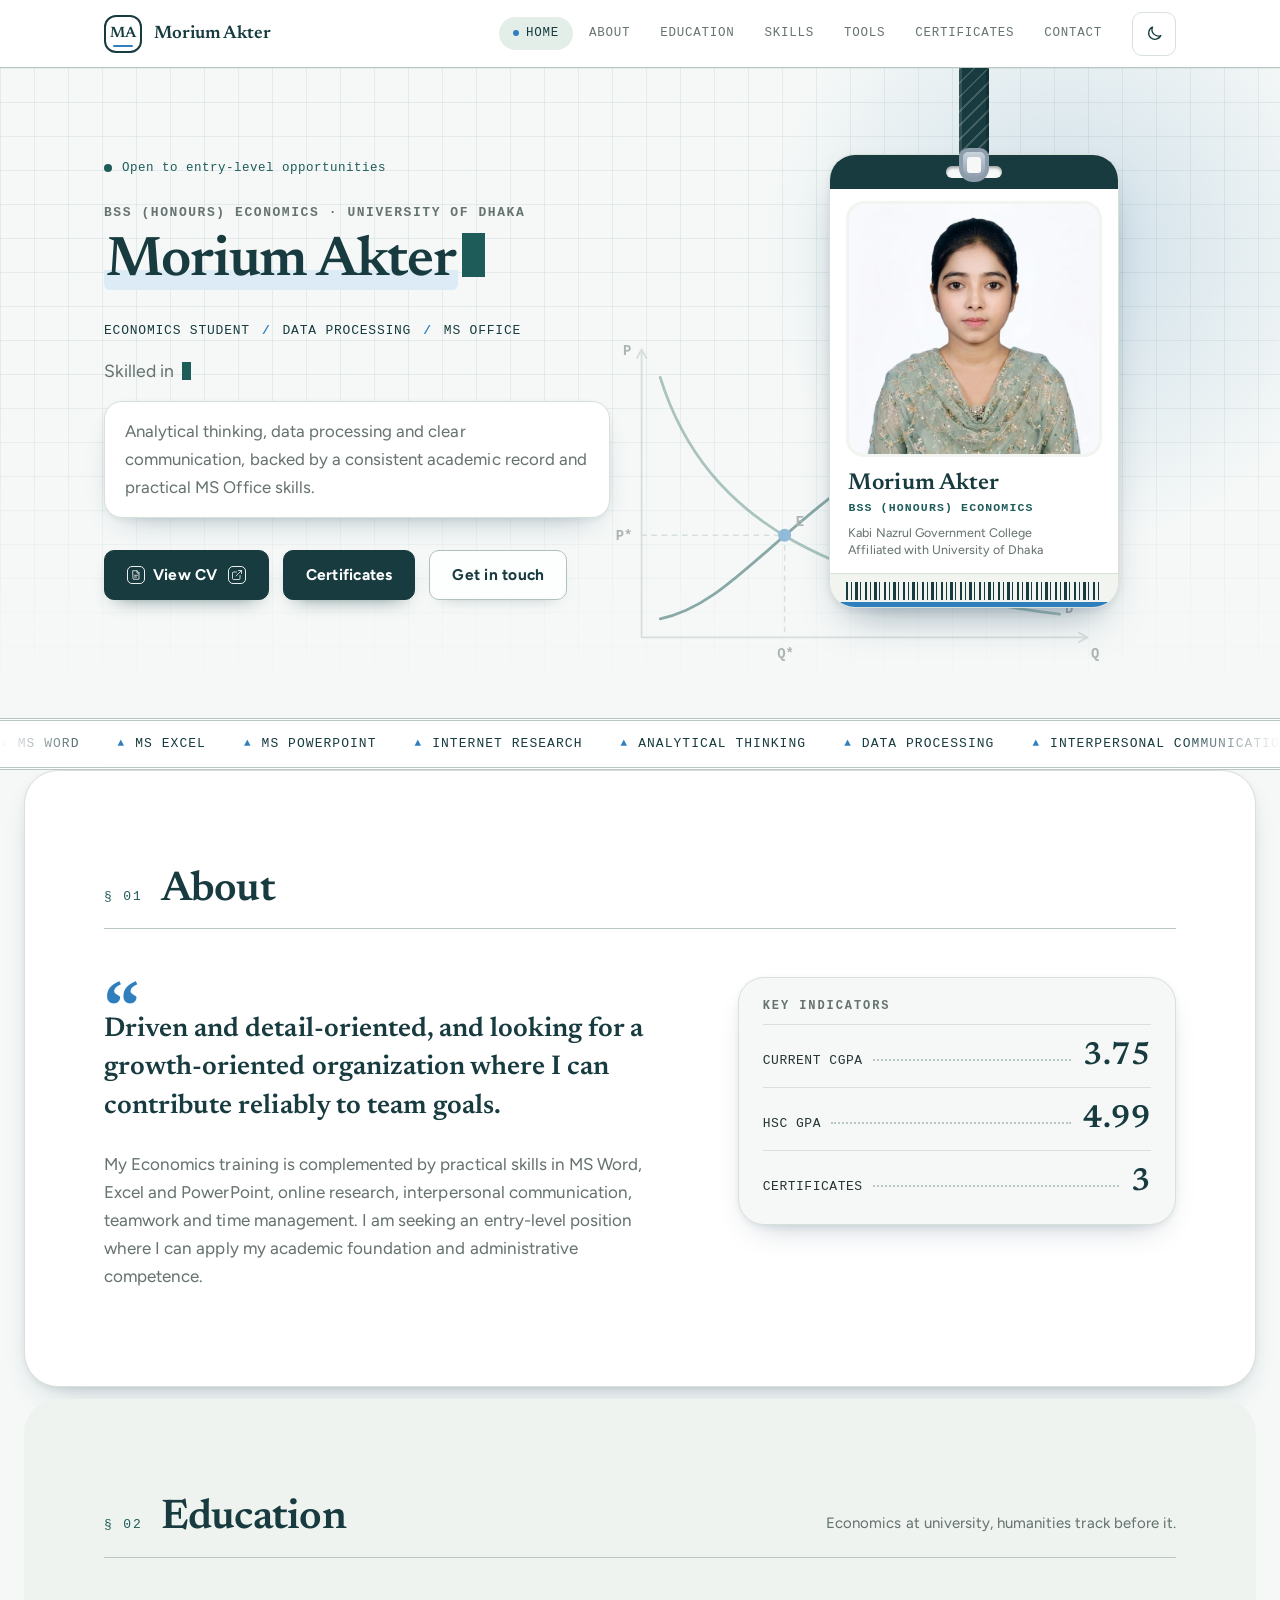
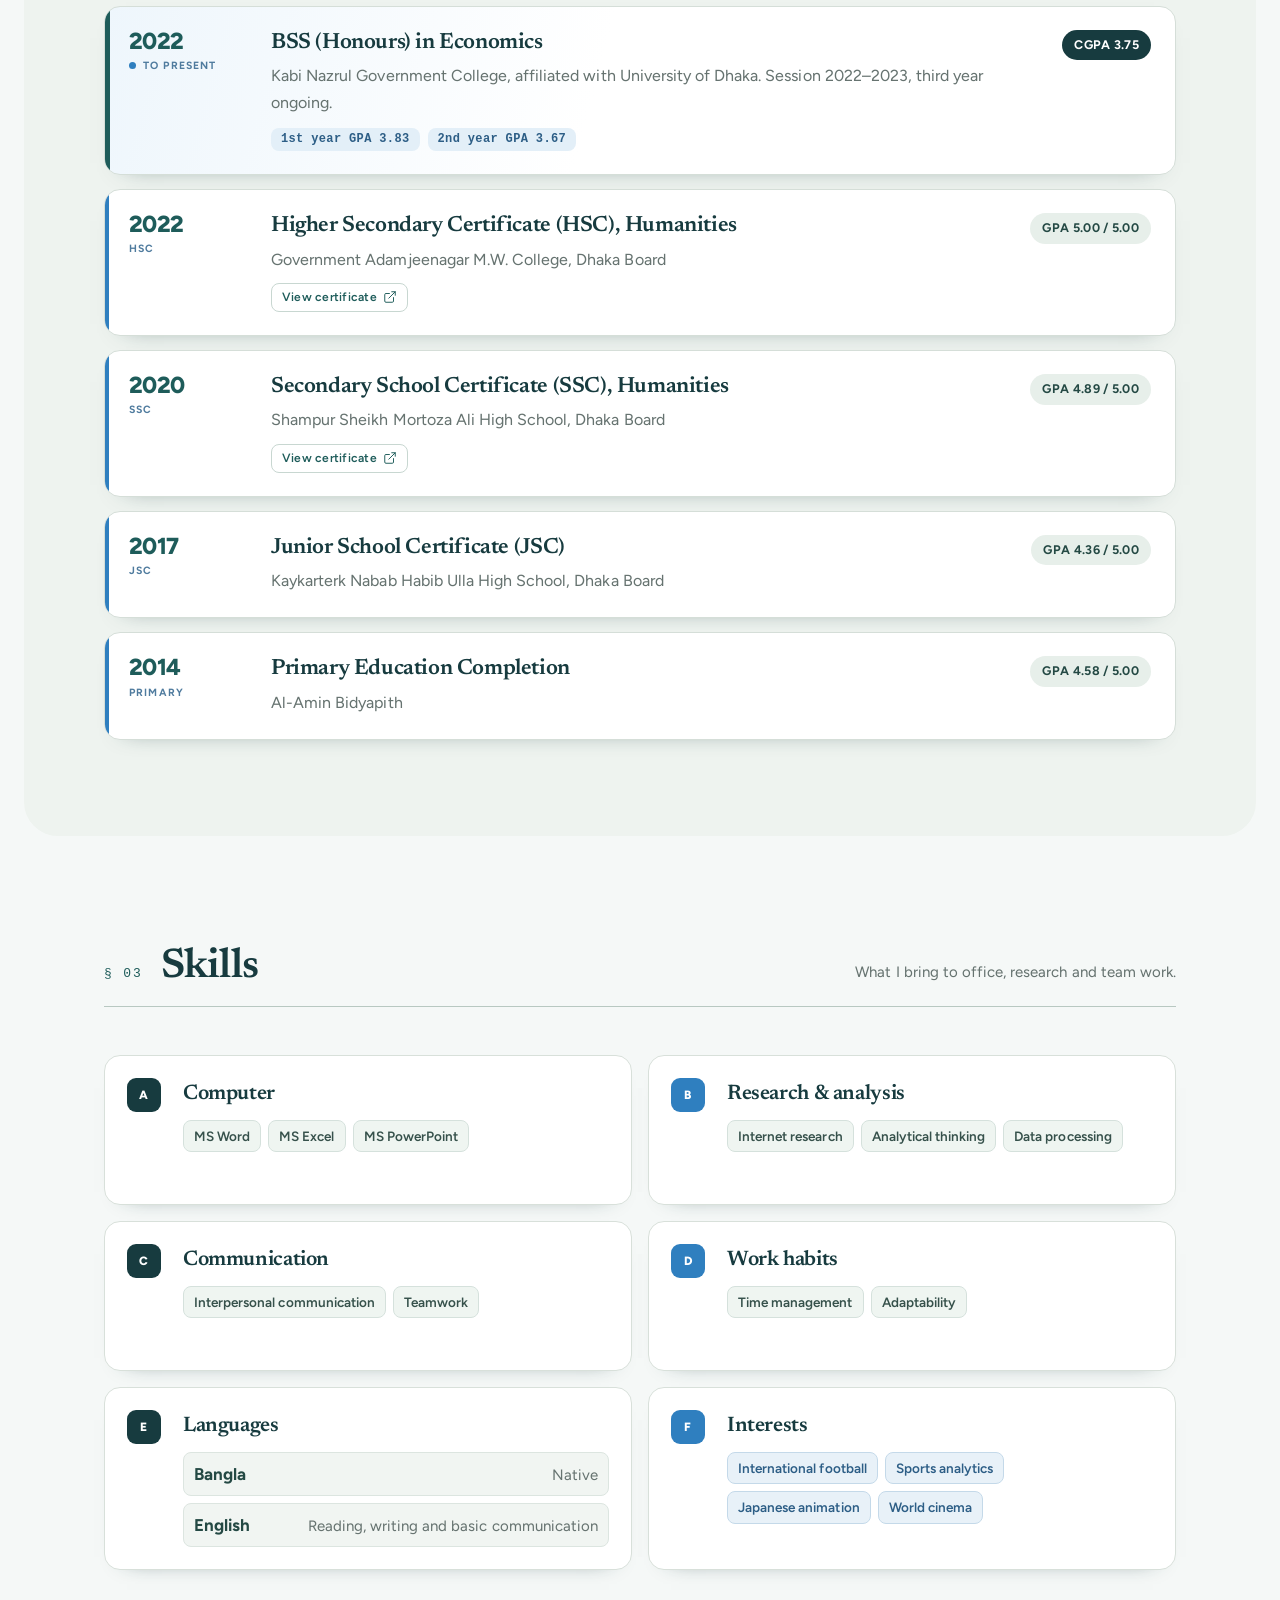
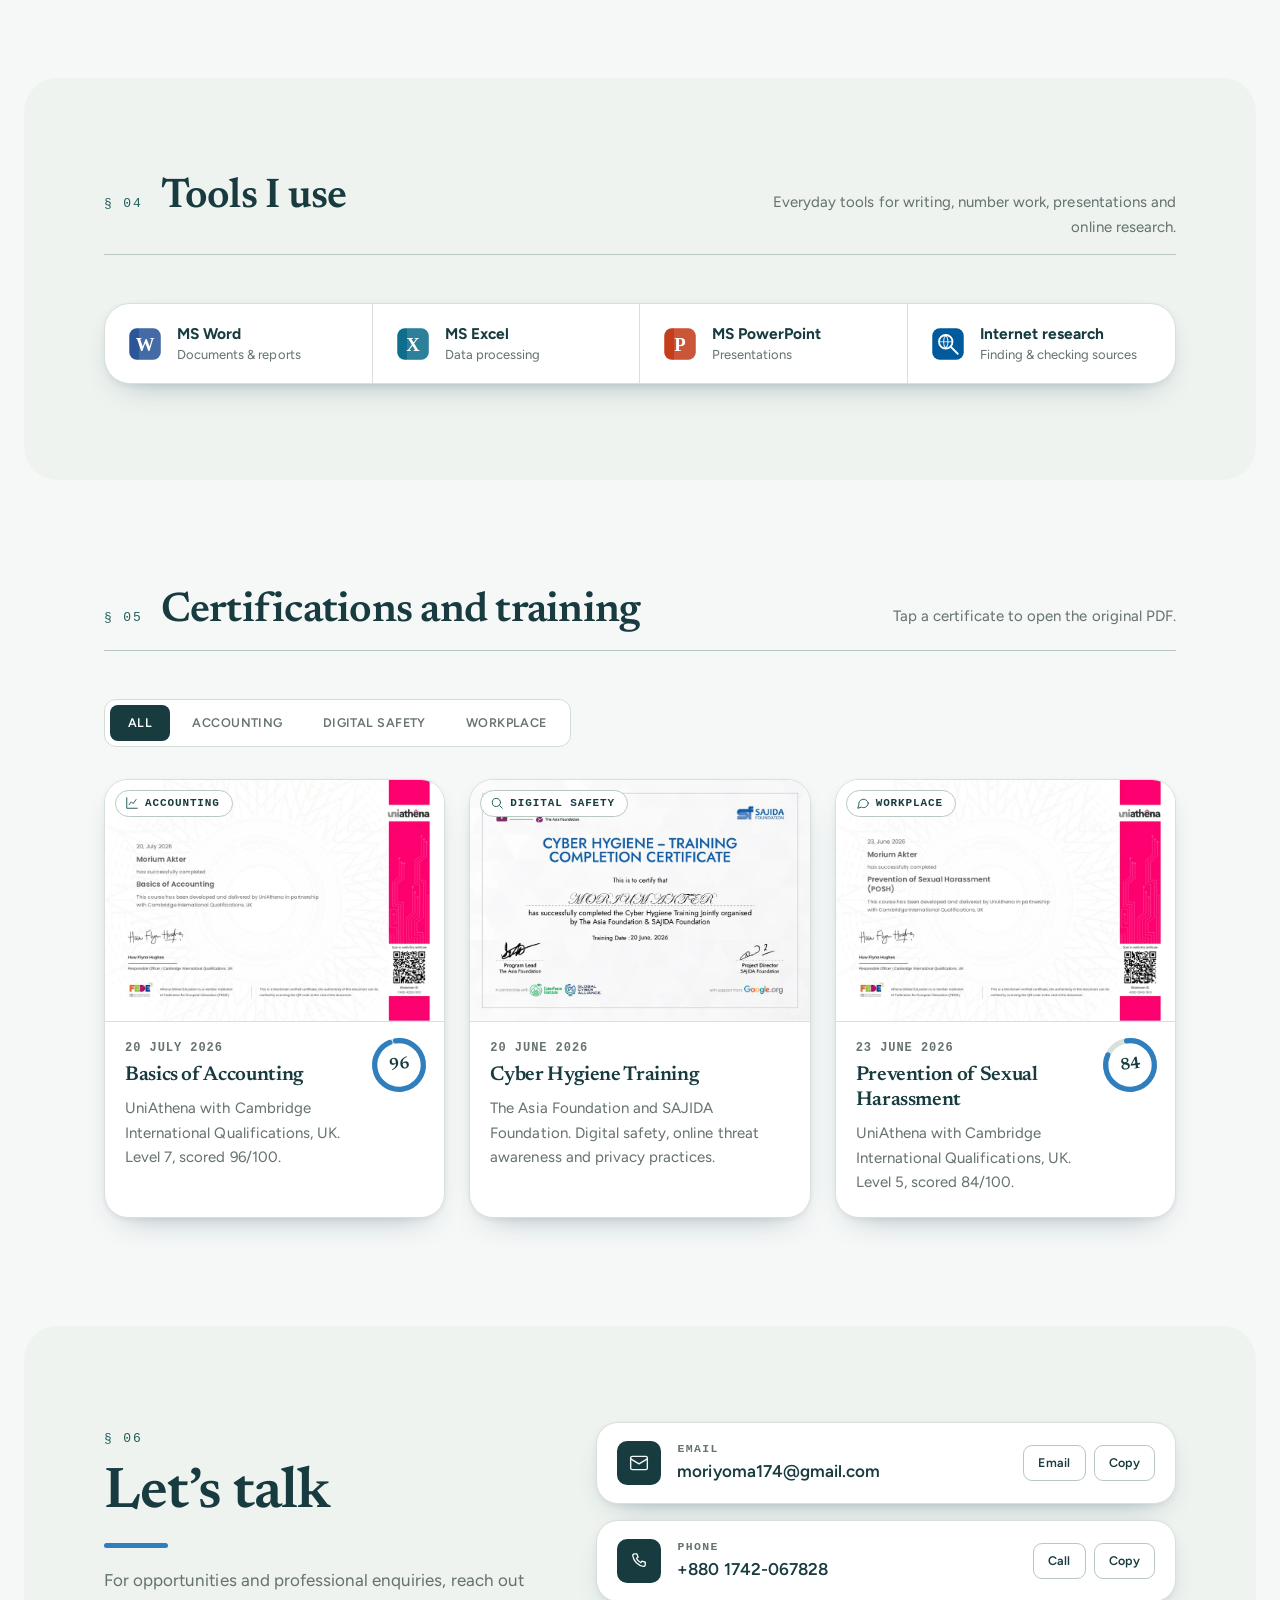
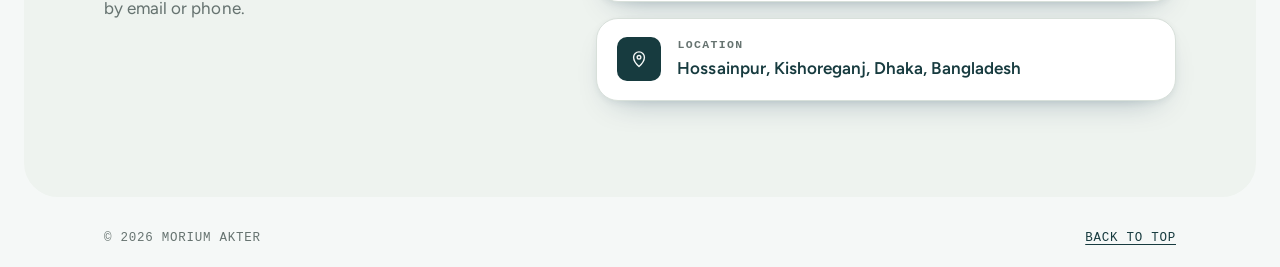
==== commit 80ee7194: "Redesign portfolio: lighter, navy-blue theme, removed duplicate content" ====
--- a/index.html
+++ b/index.html
@@ -5,7 +5,7 @@
 <meta name="viewport" content="width=device-width, initial-scale=1, viewport-fit=cover">
 <title>Morium Akter | Economics Student</title>
 <meta name="description" content="Morium Akter is a BSS (Honours) Economics student at Kabi Nazrul Government College, University of Dhaka, skilled in analytical thinking, data processing and MS Office. Education, skills, certificates and contact.">
-<meta name="theme-color" content="#F7F5F0">
+<meta name="theme-color" content="#F5F8F7">
 <meta name="author" content="Morium Akter">
 <meta property="og:type" content="website">
 <meta property="og:title" content="Morium Akter | Economics Student">
--- a/assets/css/style.css
+++ b/assets/css/style.css
@@ -10,7 +10,7 @@
    ========================================================== */
 :root{
   --deep:#002B49; --blue:#005A9C; --sky:#4A90C8; --ice:#BBD6EE;
-  --amber:#E3A02F; --amber-soft:#FBEBC9;
+  --amber:#2F7FBF; --amber-soft:#DCEBF6;
   --bg:#F4F8FC; --bg-alt:#E9F0F7; --surface:#FFFFFF; --surface-2:#EEF4FA;
   --text:#1B2733; --muted:#556577; --border:#D3E0EC; --rule:#A9BFD3; --head:#002B49;
   --primary:#005A9C; --primary-hover:#002B49; --on-primary:#FFFFFF; --accent-text:#005A9C;
@@ -30,7 +30,7 @@
   --text:#E4ECF4; --muted:#9FB1C2; --border:#243A4C; --rule:#35536B; --head:#EAF2F9;
   --primary:#6DB4EC; --primary-hover:#A5D2F5; --on-primary:#06202F; --accent-text:#8FC3EE;
   --tag-bg:#1E3548; --tag-text:#CDE3F5; --glass:rgba(10,20,29,.9);
-  --amber:#F0B955; --amber-soft:rgba(240,185,85,.22);
+  --amber:#7DB7E0; --amber-soft:rgba(125,183,224,.22);
   --grid:rgba(143,195,238,.07); --pop:#1F3A52; --strap:#1E4A6E;
   --ok:#8FC3EE; --ok-bg:#12293D; --ok-line:#22425D;
   color-scheme:dark;
@@ -80,7 +80,7 @@
 #theme:hover{rotate:20deg}
 
 /* ---------- nav ---------- */
-.nav{position:fixed;inset:0 0 auto 0;z-index:100;height:var(--nav-h);background:var(--glass);backdrop-filter:blur(12px);-webkit-backdrop-filter:blur(12px);border-bottom:1px solid var(--rule)}
+.nav{position:fixed;inset:0 0 auto 0;z-index:100;height:var(--nav-h);background:var(--glass);border-bottom:1px solid var(--rule)}
 .nav .wrap{height:100%;display:flex;align-items:center;gap:var(--s2)}
 .brand{display:flex;align-items:center;gap:12px;text-decoration:none;color:var(--head)}
 .brand .mark{display:grid;place-items:center;width:38px;height:38px;border:2px solid var(--head);border-radius:4px;font:600 15px var(--f-display);letter-spacing:.02em;color:var(--head);position:relative}
@@ -293,7 +293,7 @@
 @keyframes blink{50%{opacity:0}}
 @keyframes swing{0%,100%{rotate:-2.6deg}50%{rotate:2.6deg}}
 @keyframes draw{to{stroke-dashoffset:0}}
-@keyframes ping{0%{box-shadow:0 0 0 0 rgba(227,160,47,.55)}100%{box-shadow:0 0 0 10px rgba(227,160,47,0)}}
+@keyframes ping{0%{box-shadow:0 0 0 0 rgba(47,127,191,.55)}100%{box-shadow:0 0 0 10px rgba(47,127,191,0)}}
 @keyframes ping-svg{0%{scale:1;opacity:.9}100%{scale:3;opacity:0}}
 @keyframes scrollx{to{transform:translate3d(-50%,0,0)}}
 @keyframes roleIn{to{opacity:1;translate:0 0}}
@@ -469,7 +469,7 @@
 .cert{border-radius:24px;border:1px solid var(--border);box-shadow:var(--soft)}
 .cert:hover{translate:0 -5px;box-shadow:var(--soft-up);border-color:var(--sky)}
 .cert-media{border-bottom-color:var(--border)}
-.cert-tag{border-radius:999px;padding:5px 12px 5px 9px;background:var(--glass);backdrop-filter:blur(8px);-webkit-backdrop-filter:blur(8px)}
+.cert-tag{border-radius:999px;padding:5px 12px 5px 9px;background:var(--glass);}
 .cert-open{border-radius:999px;padding:7px 14px}
 .ring{background:var(--surface);border-radius:50%}
 
@@ -501,21 +501,21 @@
    ========================================================== */
 :root{
   --deep:#173B3F; --blue:#1E5C5A; --sky:#5F8F87; --ice:#D7E7E1;
-  --amber:#C7923E; --amber-soft:#F5E9CF;
-  --bg:#F7F5F0; --bg-alt:#EEF3EF; --surface:#FFFEFB; --surface-2:#F1F4EF;
+  --amber:#2F7FBF; --amber-soft:#DCEBF6;
+  --bg:#F5F8F7; --bg-alt:#EEF3EF; --surface:#FFFFFF; --surface-2:#F1F4EF;
   --text:#263433; --muted:#667370; --border:#D8E0DA; --rule:#B8C8C1; --head:#173B3F;
   --primary:#1E5C5A; --primary-hover:#153F3E; --on-primary:#FFFFFF; --accent-text:#1E5C5A;
-  --tag-bg:#E3EEE9; --tag-text:#173B3F; --glass:rgba(255,254,251,.92);
-  --grid:rgba(30,92,90,.075); --pop:#D8C4A0; --strap:#173B3F;
+  --tag-bg:#E3EEE9; --tag-text:#173B3F; --glass:#FFFFFF;
+  --grid:rgba(30,92,90,.075); --pop:#B9D3E6; --strap:#173B3F;
   --ok:#1E5C5A; --ok-bg:#E4F0EB; --ok-line:#BED4CB;
   --f-display:"Newsreader",Georgia,"Times New Roman",serif;
 }
 :root[data-theme="dark"]{
   --bg:#101817; --bg-alt:#16211F; --surface:#1A2724; --surface-2:#20302C;
-  --text:#E7EEE9; --muted:#A5B4AE; --border:#30443E; --rule:#466159; --head:#F3F3EA;
+  --text:#E7EEE9; --muted:#A5B4AE; --border:#30443E; --rule:#466159; --head:#EEF3F1;
   --primary:#84B9AA; --primary-hover:#A5CCBF; --on-primary:#10201D; --accent-text:#9DC7BB;
-  --tag-bg:#233A34; --tag-text:#DCEBE5; --glass:rgba(16,24,23,.92);
-  --amber:#DBB167; --amber-soft:rgba(219,177,103,.17); --grid:rgba(157,199,187,.065); --pop:#314A42;
+  --tag-bg:#233A34; --tag-text:#DCEBE5; --glass:#101817;
+  --amber:#7DB7E0; --amber-soft:rgba(125,183,224,.17); --grid:rgba(157,199,187,.065); --pop:#314A42;
 }
 body{font-weight:420;letter-spacing:.002em}
 h1,h2,h3{letter-spacing:-.018em}
@@ -524,8 +524,8 @@
 /* buttons: slimmer, editorial, no blue gradient */
 .btn{
   min-height:48px;padding:11px 22px;border-radius:10px;border:1px solid #AFC1B9;
-  background:rgba(255,254,251,.82);color:var(--head);font-weight:700;letter-spacing:.015em;
-  box-shadow:0 7px 18px -14px rgba(23,59,63,.55);backdrop-filter:blur(6px);
+  background:rgba(255,255,255,.82);color:var(--head);font-weight:700;letter-spacing:.015em;
+  box-shadow:0 7px 18px -14px rgba(23,59,63,.55);
   transition:transform .18s ease,box-shadow .18s ease,background-color .18s ease,border-color .18s ease,color .18s ease;
 }
 .btn:hover{background:#F0F5F1;color:var(--head);border-color:#799D91;translate:0;transform:translateY(-2px);box-shadow:0 12px 22px -15px rgba(23,59,63,.7)}
@@ -558,30 +558,30 @@
   border:1px solid #D5DED8;border-radius:16px;background:var(--surface);
   box-shadow:0 10px 24px -22px rgba(23,59,63,.75);overflow:hidden;
 }
-#education .row::before{content:"";position:absolute;left:0;top:0;bottom:0;width:4px;background:#C7923E}
-#education .row.current{background:linear-gradient(105deg,#FFF9EC 0%,var(--surface) 46%)}
+#education .row::before{content:"";position:absolute;left:0;top:0;bottom:0;width:4px;background:#2F7FBF}
+#education .row.current{background:linear-gradient(105deg,#EEF6FC 0%,var(--surface) 46%)}
 #education .row.current::before{width:5px;background:#1E5C5A}
 #education .yr{font-family:var(--f-body);font-size:1.45rem;font-weight:800;color:#1E5C5A;letter-spacing:-.03em}
-#education .yr small{font-family:var(--f-body);font-size:10.5px;font-weight:700;letter-spacing:.11em;text-transform:uppercase;color:#8B7450}
+#education .yr small{font-family:var(--f-body);font-size:10.5px;font-weight:700;letter-spacing:.11em;text-transform:uppercase;color:#4F7B9E}
 #education .row-main h3{font-family:var(--f-display);font-size:22px;color:var(--head)}
 #education .where{color:var(--muted)}
 #education .grade{border:0;border-radius:999px;padding:6px 12px;background:#E7EFEA;color:#244944;font:700 12.5px/1.5 var(--f-body);letter-spacing:.025em}
 #education .row.current .grade{background:#173B3F;color:#fff}
-#education .tag{background:#F4E9D6;border-color:#E4D0A8;color:#67502D}
+#education .tag{background:#E3EFF8;border-color:#BFD6E8;color:#2D5E86}
 #education .mini-link{padding:5px 10px;border-radius:8px;background:transparent;border:1px solid #C8D7D1;color:#1E5C5A;font-family:var(--f-body);font-size:12px;letter-spacing:.02em;text-transform:none}
 #education .mini-link:hover{background:#E6F0EB;color:#173B3F;border-color:#9EB9AF}
 :root[data-theme="dark"] #education .row{border-color:#30443E;background:#1A2724}
-:root[data-theme="dark"] #education .row.current{background:linear-gradient(105deg,rgba(219,177,103,.12),#1A2724 46%)}
+:root[data-theme="dark"] #education .row.current{background:linear-gradient(105deg,rgba(125,183,224,.12),#1A2724 46%)}
 :root[data-theme="dark"] #education .yr{color:#9DC7BB}
 :root[data-theme="dark"] #education .grade{background:#263A34;color:#DDEBE6}
 :root[data-theme="dark"] #education .row.current .grade{background:#84B9AA;color:#10201D}
-:root[data-theme="dark"] #education .tag{background:#3A3427;border-color:#62533A;color:#E6CE9F}
+:root[data-theme="dark"] #education .tag{background:#1F3445;border-color:#3A5A75;color:#BCD9F0}
 
 /* Skills: category cards with numbered badges and muted chips */
 #skills .index{display:grid;grid-template-columns:repeat(2,minmax(0,1fr));gap:16px;background:transparent;border:0!important;border-radius:0;overflow:visible;box-shadow:none}
 #skills .idx-row{
   display:grid;grid-template-columns:42px 1fr;align-content:start;align-items:start;gap:8px 14px;
-  min-height:150px;padding:22px;border:1px solid #D8E0DA;border-radius:16px;background:#FFFEFB;
+  min-height:150px;padding:22px;border:1px solid #D8E0DA;border-radius:16px;background:#FFFFFF;
   box-shadow:0 10px 22px -23px rgba(23,59,63,.9);
 }
 #skills .idx-row>ul{grid-column:2}
@@ -589,21 +589,21 @@
   display:grid;place-items:center;width:34px;height:34px;border-radius:9px;background:#173B3F;color:#fff;
   font:800 12px/1 var(--f-body);letter-spacing:.04em;
 }
-#skills .idx-row:nth-child(even) .idx-n{background:#C7923E;color:#2E271B}
+#skills .idx-row:nth-child(even) .idx-n{background:#2F7FBF;color:#FFFFFF}
 #skills .idx-row h3{padding-top:4px;font-family:var(--f-display);font-size:21px}
 #skills .chips{gap:7px}
 #skills .chip{min-height:30px;padding:4px 10px;border:1px solid #D5E1DC;border-radius:8px;background:#EFF5F1;color:#36514B;font-size:13.5px;font-weight:600;box-shadow:none}
 #skills .chip:hover{background:#E1ECE7;border-color:#A9C0B7;color:#173B3F}
-#skills .soft-chips .chip{border-style:solid;background:#F6F0E4;border-color:#E8D8B9;color:#6E5834}
+#skills .soft-chips .chip{border-style:solid;background:#E8F1F8;border-color:#C4D9E9;color:#2D5E86}
 #skills .langs{display:grid;gap:7px}
 #skills .langs li{display:flex;justify-content:space-between;gap:12px;padding:7px 10px;border-radius:8px;background:#F1F5F2;border:1px solid #DCE5E0}
 #skills .langs li b{color:#244944}
 #skills .langs li span{color:var(--muted);text-align:right}
 :root[data-theme="dark"] #skills .idx-row{background:#1A2724;border-color:#30443E}
 :root[data-theme="dark"] #skills .idx-n{background:#84B9AA;color:#10201D}
-:root[data-theme="dark"] #skills .idx-row:nth-child(even) .idx-n{background:#DBB167;color:#201A10}
+:root[data-theme="dark"] #skills .idx-row:nth-child(even) .idx-n{background:#7DB7E0;color:#0E1E2B}
 :root[data-theme="dark"] #skills .chip{background:#23342F;border-color:#365149;color:#DCE9E4}
-:root[data-theme="dark"] #skills .soft-chips .chip{background:#342F23;border-color:#544930;color:#E8D6AE}
+:root[data-theme="dark"] #skills .soft-chips .chip{background:#1F3445;border-color:#3A5A75;color:#BCD9F0}
 :root[data-theme="dark"] #skills .langs li{background:#21312D;border-color:#344B44}
 :root[data-theme="dark"] #skills .langs li b{color:#DCEBE5}
 
@@ -631,3 +631,7 @@
   #skills .langs li{flex-direction:column;gap:1px}
   #skills .langs li span{text-align:left}
 }
+
+/* performance: no infinite badge swing on phones/tablets, lighter paint */
+@media (max-width:899px){.swing{animation:none;rotate:0deg}}
+.card,.btn,.chip{backface-visibility:hidden}
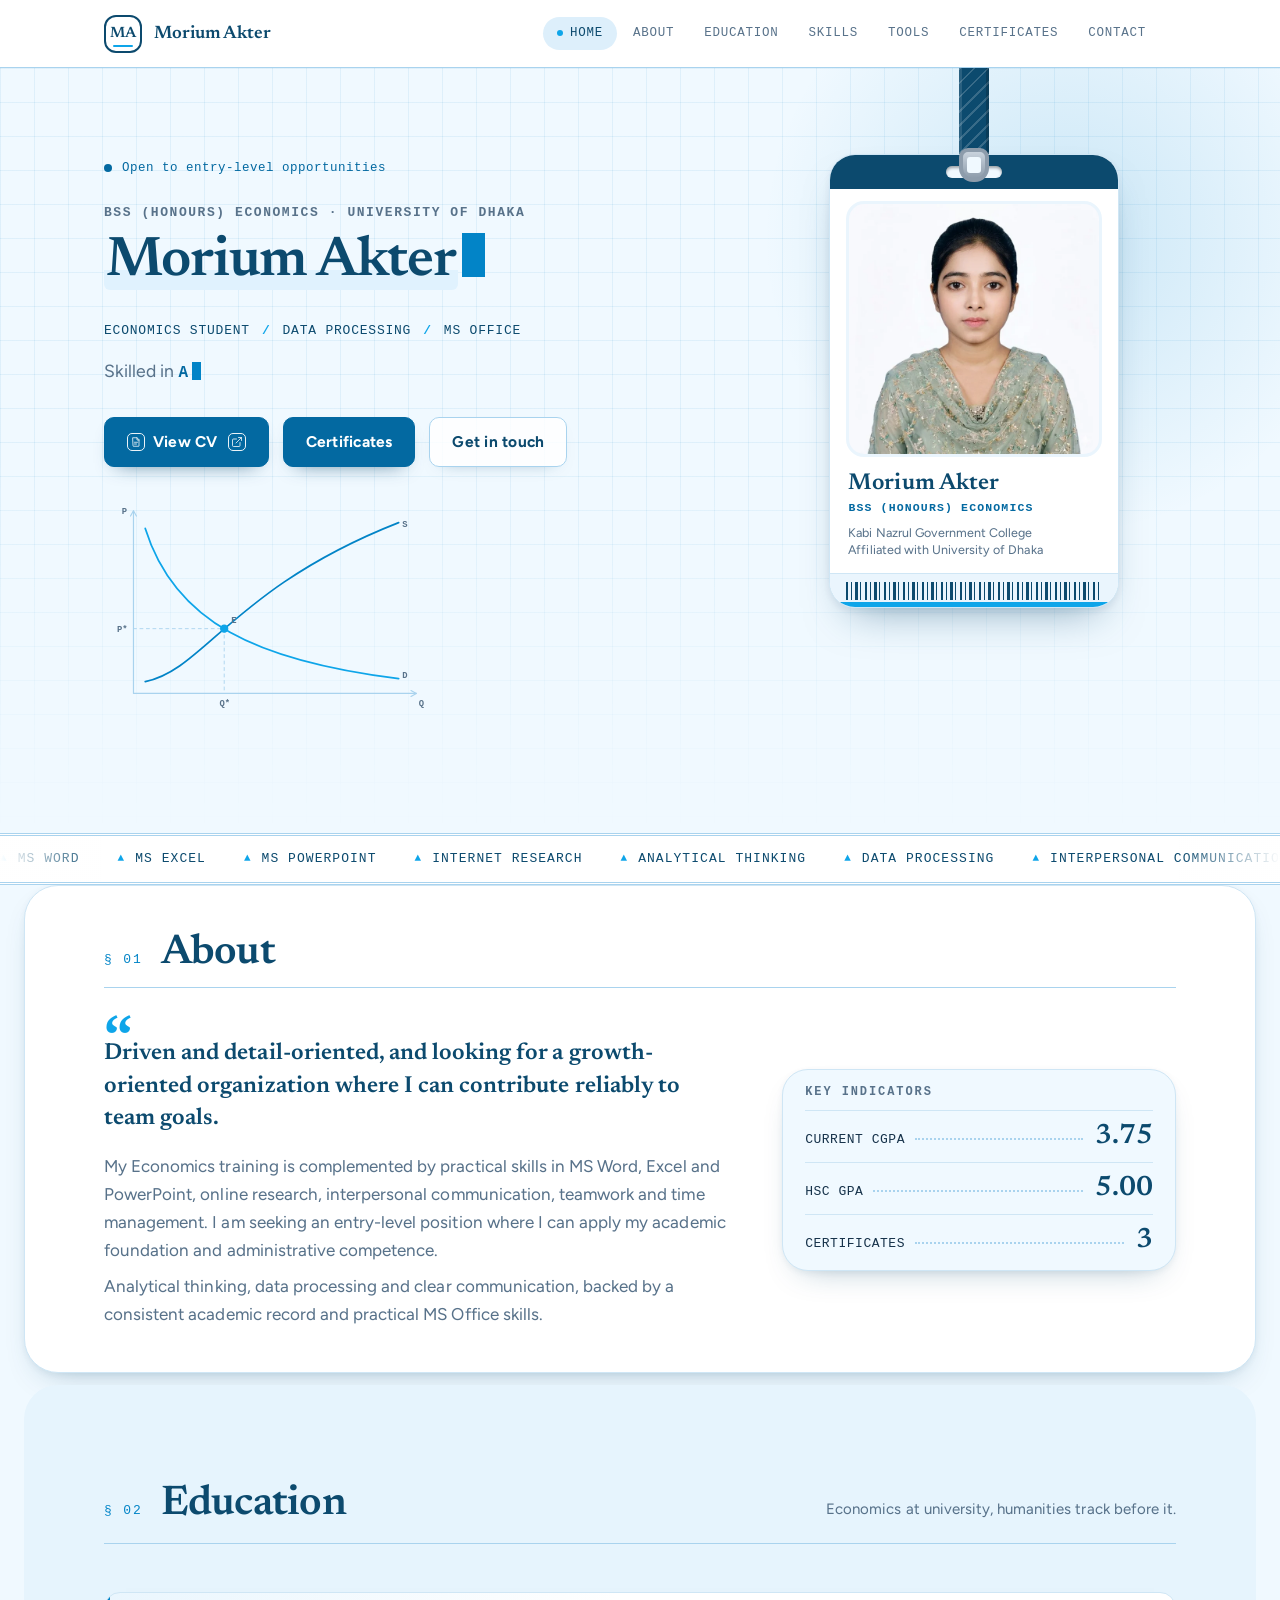
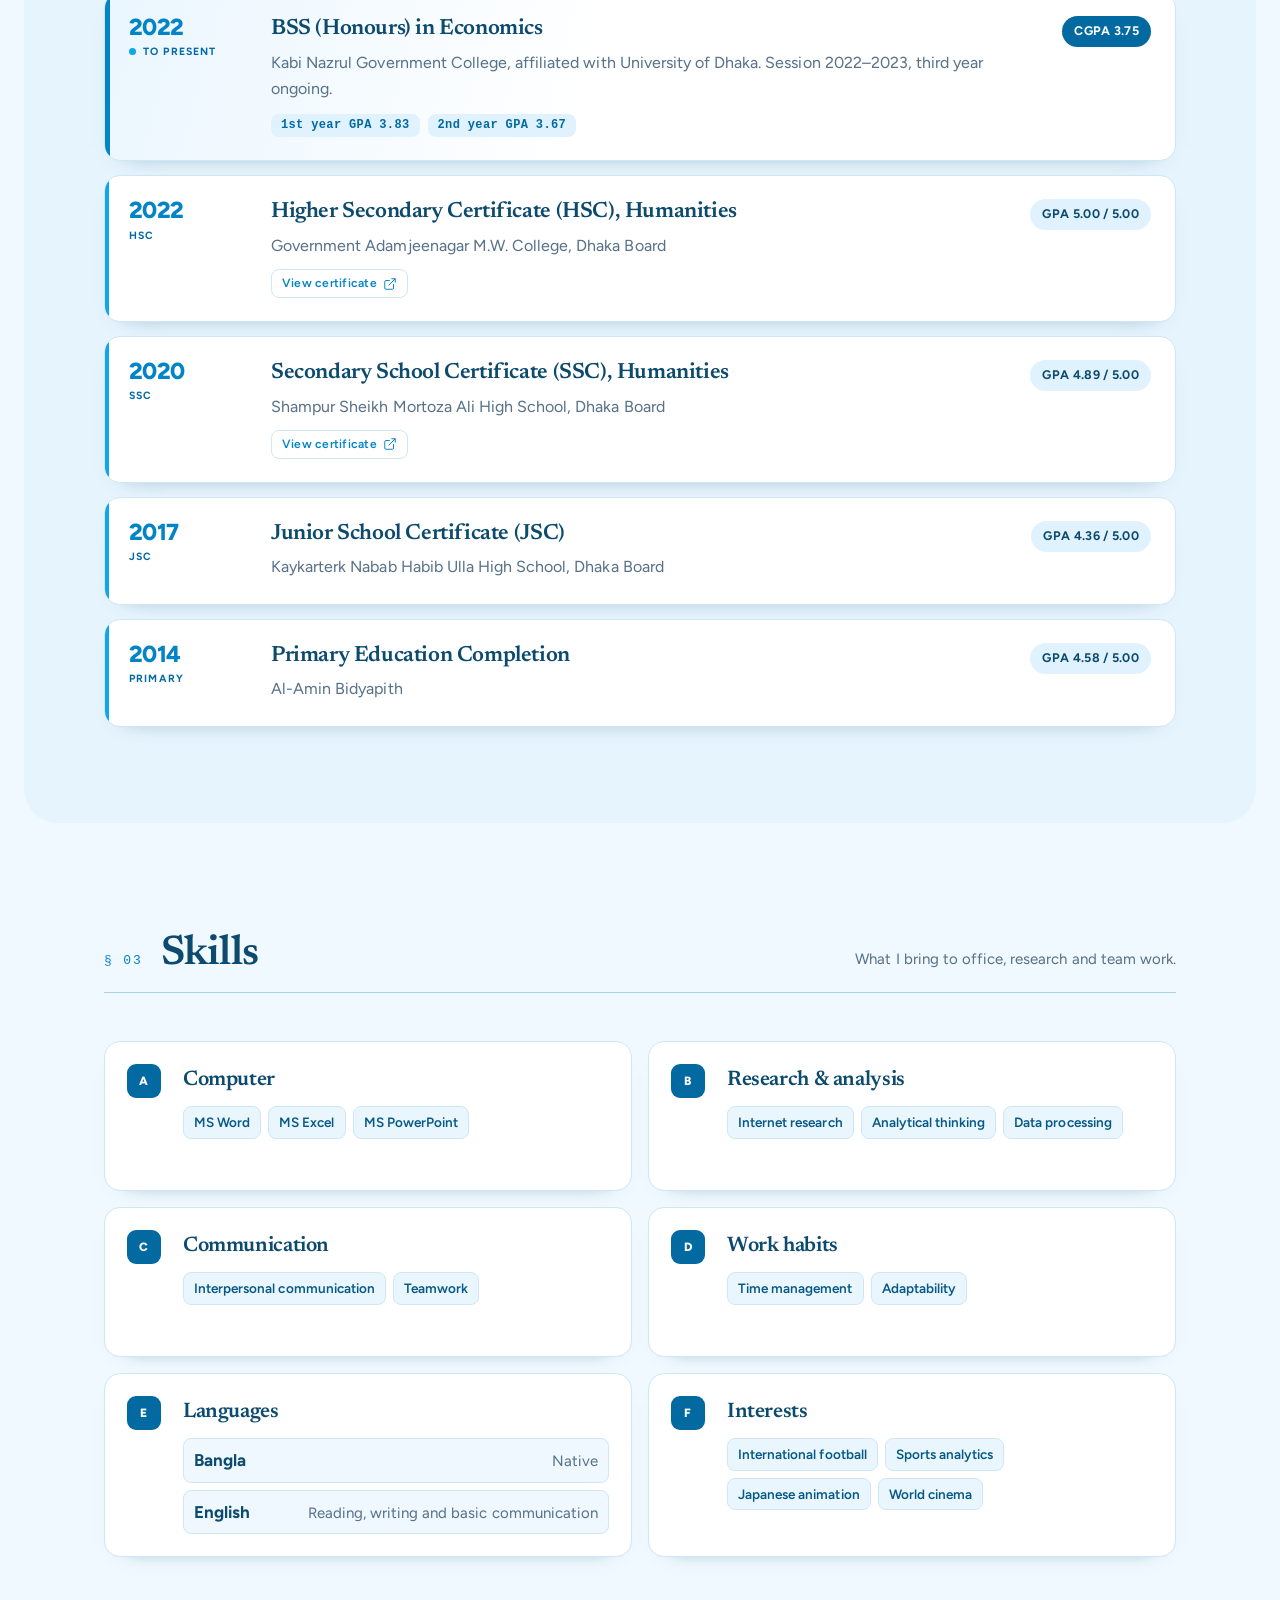
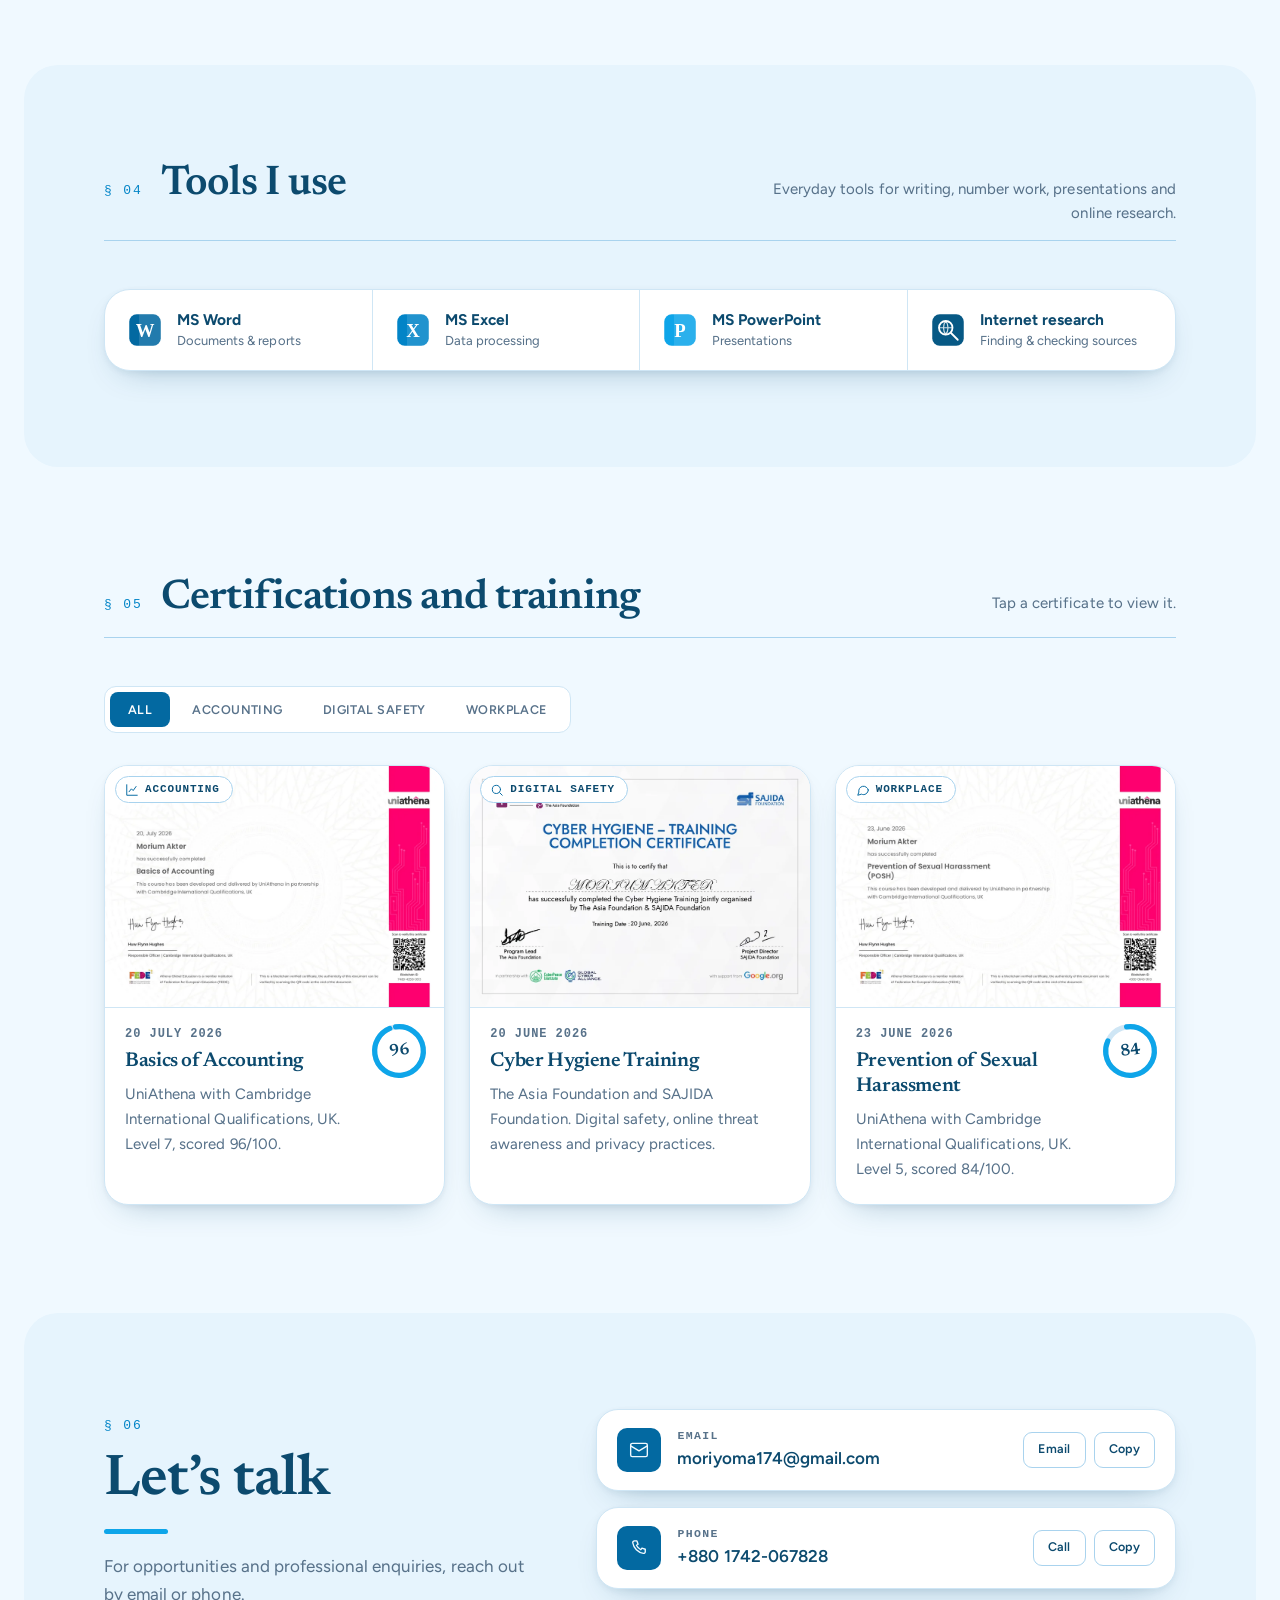
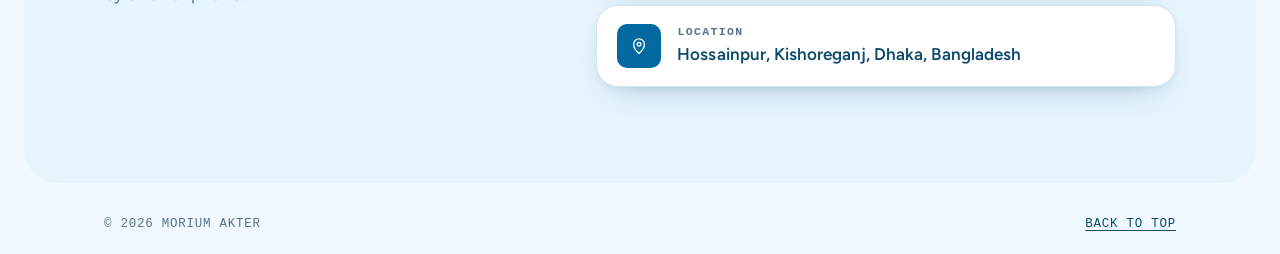
==== commit 24f3d321: "Add files via upload" ====
--- a/index.html
+++ b/index.html
@@ -2,10 +2,10 @@
 <html lang="en">
 <head>
 <meta charset="utf-8">
-<meta name="viewport" content="width=device-width, initial-scale=1, viewport-fit=cover">
+<meta name="viewport" content="width=1120, viewport-fit=cover">
 <title>Morium Akter | Economics Student</title>
 <meta name="description" content="Morium Akter is a BSS (Honours) Economics student at Kabi Nazrul Government College, University of Dhaka, skilled in analytical thinking, data processing and MS Office. Education, skills, certificates and contact.">
-<meta name="theme-color" content="#F5F8F7">
+<meta name="theme-color" content="#F0F9FF">
 <meta name="author" content="Morium Akter">
 <meta property="og:type" content="website">
 <meta property="og:title" content="Morium Akter | Economics Student">
@@ -22,12 +22,7 @@
 <link rel="preload" as="image" href="assets/images/morium-akter-profile.webp" type="image/webp">
 <link rel="preload" as="font" href="assets/fonts/figtree-latin.woff2" type="font/woff2" crossorigin>
 <link rel="preload" as="font" href="assets/fonts/playfair-600.woff2" type="font/woff2" crossorigin>
-<script>
-/* theme first, so there is no flash: saved choice, otherwise the device setting */
-(function(){var t;try{t=localStorage.getItem('theme')}catch(e){}
-if(!t)t=matchMedia('(prefers-color-scheme: dark)').matches?'dark':'light';
-document.documentElement.dataset.theme=t;document.documentElement.classList.add('js');})();
-</script>
+<script>document.documentElement.classList.add('js');</script>
 <script type="application/ld+json">{"@context":"https://schema.org","@type":"Person","name":"Morium Akter","alumniOf":{"@type":"CollegeOrUniversity","name":"Kabi Nazrul Government College, University of Dhaka"},"knowsAbout":["Economics","Data processing","MS Office","Research"]}</script>
 <link rel="stylesheet" href="assets/css/style.css">
 </head>
@@ -52,8 +47,6 @@
 <symbol id="i-menu" viewBox="0 0 24 24"><path d="M4 7h16M4 12h16M4 17h16"/></symbol>
 <symbol id="i-close" viewBox="0 0 24 24"><path d="M6 6l12 12M18 6 6 18"/></symbol>
 <symbol id="i-up" viewBox="0 0 24 24"><path d="m6 15 6-6 6 6"/></symbol>
-<symbol id="i-moon" viewBox="0 0 24 24"><path d="M20 14.500A8 8 0 0 1 9.500 4a8 8 0 1 0 10.500 10.500z"/></symbol>
-<symbol id="i-sun" viewBox="0 0 24 24"><circle cx="12" cy="12" r="4"/><path d="M12 2v2M12 20v2M4.900 4.900l1.400 1.400M17.700 17.700l1.400 1.400M2 12h2M20 12h2M4.900 19.100l1.400-1.400M17.700 6.300l1.400-1.400"/></symbol>
 </svg>
 
 <header class="nav">
@@ -63,7 +56,6 @@
       <a href="#home">Home</a><a href="#about">About</a><a href="#education">Education</a><a href="#skills">Skills</a><a href="#software">Tools</a><a href="#certificates">Certificates</a><a href="#contact">Contact</a>
     </nav>
     <div class="nav-tools">
-      <button class="icon-btn" id="theme" type="button" aria-label="Switch to dark mode"><svg class="i" aria-hidden="true"><use href="#i-moon"/></svg></button>
       <button class="icon-btn burger" id="burger" type="button" aria-controls="menu" aria-expanded="false" aria-label="Open menu"><svg class="i" aria-hidden="true"><use href="#i-menu"/></svg></button>
     </div>
   </div>
@@ -73,15 +65,6 @@
 <main id="main">
 <!-- HERO -->
 <section class="hero" id="home" aria-labelledby="hero-title">
-  <svg class="chart-bg" viewBox="0 0 560 380" aria-hidden="true" focusable="false">
-    <g class="ax"><path d="M50 20V330H530"/><path d="M50 20l-5 9M50 20l5 9M530 330l-9-5M530 330l-9 5"/></g>
-    <g class="guide"><path d="M50 220H204V330"/></g>
-    <path class="dem" pathLength="1" d="M70 50C120 210 260 275 500 305"/>
-    <path class="sup" pathLength="1" d="M70 310C170 290 220 150 500 40"/>
-    <circle class="eq-ring" cx="204" cy="220" r="6"/>
-    <circle class="eq" cx="204" cy="220" r="6"/>
-    <g class="lbl"><text x="30" y="26">P</text><text x="534" y="352">Q</text><text x="22" y="225">P*</text><text x="196" y="352">Q*</text><text x="506" y="304">D</text><text x="506" y="48">S</text><text x="216" y="210">E</text></g>
-  </svg>
   <div class="wrap">
     <div class="hero-copy">
       <p class="status"><span class="dot"></span>Open to entry-level opportunities</p>
@@ -93,12 +76,20 @@
         <li>MS Office</li>
       </ul>
       <p class="typed-line">Skilled in <b id="typed">Analytical Thinking</b><span class="type-caret" aria-hidden="true"></span></p>
-      <p class="lead">Analytical thinking, data processing and clear communication, backed by a consistent academic record and practical MS Office skills.</p>
       <div class="cta">
         <a class="btn btn-primary" href="https://drive.google.com/file/d/1JwmAOZgmzLsde-KRl3AFx6PIT9ZOUIoV/view?usp=drive_link" target="_blank" rel="noopener noreferrer"><svg class="i" aria-hidden="true"><use href="#i-doc"/></svg>View CV <svg class="i" aria-hidden="true"><use href="#i-ext"/></svg></a>
         <a class="btn btn-primary" href="#certificates">Certificates</a>
         <a class="btn" href="#contact">Get in touch</a>
       </div>
+      <svg class="chart-bg" viewBox="0 0 560 380" aria-hidden="true" focusable="false">
+          <g class="ax"><path d="M50 20V330H530"/><path d="M50 20l-5 9M50 20l5 9M530 330l-9-5M530 330l-9 5"/></g>
+          <g class="guide"><path d="M50 220H204V330"/></g>
+          <path class="dem" pathLength="1" d="M70 50C120 210 260 275 500 305"/>
+          <path class="sup" pathLength="1" d="M70 310C170 290 220 150 500 40"/>
+          <circle class="eq-ring" cx="204" cy="220" r="6"/>
+          <circle class="eq" cx="204" cy="220" r="6"/>
+          <g class="lbl"><text x="30" y="26">P</text><text x="534" y="352">Q</text><text x="22" y="225">P*</text><text x="196" y="352">Q*</text><text x="506" y="304">D</text><text x="506" y="48">S</text><text x="216" y="210">E</text></g>
+        </svg>
     </div>
     <div class="badge-wrap" aria-label="Profile photo of Morium Akter">
       <div class="swing">
@@ -129,6 +120,7 @@
       <div class="about-copy">
         <p class="about-lead">Driven and detail-oriented, and looking for a growth-oriented organization where I can contribute reliably to team goals.</p>
         <p class="about-text">My Economics training is complemented by practical skills in MS Word, Excel and PowerPoint, online research, interpersonal communication, teamwork and time management. I am seeking an entry-level position where I can apply my academic foundation and administrative competence.</p>
+        <p class="about-text">Analytical thinking, data processing and clear communication, backed by a consistent academic record and practical MS Office skills.</p>
       </div>
       <aside class="indicators" aria-label="Key figures">
         <p class="ind-title">Key indicators</p>
@@ -232,7 +224,7 @@
 <!-- CERTIFICATES -->
 <section class="sec" id="certificates" aria-labelledby="cert-h">
   <div class="wrap">
-    <div class="sec-head"><h2 id="cert-h">Certifications and training</h2><p>Tap a certificate to open the original PDF.</p></div>
+    <div class="sec-head"><h2 id="cert-h">Certifications and training</h2><p>Tap a certificate to view it.</p></div>
     <div class="filters" role="group" aria-label="Filter certificates by category" data-target=".cert">
       <button type="button" data-filter="all" aria-pressed="true">All</button>
       <button type="button" data-filter="finance" aria-pressed="false">Accounting</button>
@@ -242,30 +234,30 @@
     <p class="sr" role="status" aria-live="polite"></p>
     <div class="grid certs" data-stagger>
       <article class="card cert" data-cat="finance" data-score="96">
-        <a class="cert-media" href="assets/docs/certificates/basics-of-accounting.pdf" target="_blank" rel="noopener noreferrer" aria-label="Open Basics of Accounting certificate PDF">
+        <a class="cert-media" href="assets/images/certificates/basics-of-accounting.webp" target="_blank" rel="noopener noreferrer" aria-label="View Basics of Accounting certificate">
           <img src="assets/images/certificates/basics-of-accounting.webp" alt="Basics of Accounting certificate" width="900" height="642" loading="lazy" decoding="async">
           <span class="cert-tag"><svg class="i" aria-hidden="true"><use href="#i-chart"/></svg>Accounting</span>
-          <span class="cert-open" aria-hidden="true">Open PDF<svg class="i"><use href="#i-ext"/></svg></span>
+          <span class="cert-open" aria-hidden="true">View<svg class="i"><use href="#i-ext"/></svg></span>
         </a>
         <div class="cert-body"><time class="date" datetime="2026-07-20">20 July 2026</time>
           <h3>Basics of Accounting</h3>
           <p>UniAthena with Cambridge International Qualifications, UK. Level 7, scored 96/100.</p></div>
       </article>
       <article class="card cert" data-cat="safety">
-        <a class="cert-media" href="assets/docs/certificates/cyber-hygiene.pdf" target="_blank" rel="noopener noreferrer" aria-label="Open Cyber Hygiene Training certificate PDF">
+        <a class="cert-media" href="assets/images/certificates/cyber-hygiene.webp" target="_blank" rel="noopener noreferrer" aria-label="View Cyber Hygiene Training certificate">
           <img src="assets/images/certificates/cyber-hygiene.webp" alt="Cyber Hygiene Training certificate" width="900" height="637" loading="lazy" decoding="async">
           <span class="cert-tag"><svg class="i" aria-hidden="true"><use href="#i-search"/></svg>Digital safety</span>
-          <span class="cert-open" aria-hidden="true">Open PDF<svg class="i"><use href="#i-ext"/></svg></span>
+          <span class="cert-open" aria-hidden="true">View<svg class="i"><use href="#i-ext"/></svg></span>
         </a>
         <div class="cert-body"><time class="date" datetime="2026-06-20">20 June 2026</time>
           <h3>Cyber Hygiene Training</h3>
           <p>The Asia Foundation and SAJIDA Foundation. Digital safety, online threat awareness and privacy practices.</p></div>
       </article>
       <article class="card cert" data-cat="workplace" data-score="84">
-        <a class="cert-media" href="assets/docs/certificates/prevention-of-sexual-harassment.pdf" target="_blank" rel="noopener noreferrer" aria-label="Open Prevention of Sexual Harassment certificate PDF">
+        <a class="cert-media" href="assets/images/certificates/prevention-of-sexual-harassment.webp" target="_blank" rel="noopener noreferrer" aria-label="View Prevention of Sexual Harassment certificate">
           <img src="assets/images/certificates/prevention-of-sexual-harassment.webp" alt="Prevention of Sexual Harassment certificate" width="900" height="642" loading="lazy" decoding="async">
           <span class="cert-tag"><svg class="i" aria-hidden="true"><use href="#i-chat"/></svg>Workplace</span>
-          <span class="cert-open" aria-hidden="true">Open PDF<svg class="i"><use href="#i-ext"/></svg></span>
+          <span class="cert-open" aria-hidden="true">View<svg class="i"><use href="#i-ext"/></svg></span>
         </a>
         <div class="cert-body"><time class="date" datetime="2026-06-23">23 June 2026</time>
           <h3>Prevention of Sexual Harassment</h3>
--- a/assets/css/style.css
+++ b/assets/css/style.css
@@ -4,19 +4,19 @@
 
 /* ==========================================================
    Morium Akter: "economics journal" look.
-   Palette from her CV (navy #002B49, steel blue #005A9C, sky #F4F8FC),
+   Palette from her CV (navy #0C4A6E, steel blue #0284C7, sky #F0F9FF),
    plus one chart-highlighter amber used sparingly.
    Layout language: hairline rules, ledger rows, graph paper, ID badge.
    ========================================================== */
 :root{
-  --deep:#002B49; --blue:#005A9C; --sky:#4A90C8; --ice:#BBD6EE;
-  --amber:#2F7FBF; --amber-soft:#DCEBF6;
-  --bg:#F4F8FC; --bg-alt:#E9F0F7; --surface:#FFFFFF; --surface-2:#EEF4FA;
-  --text:#1B2733; --muted:#556577; --border:#D3E0EC; --rule:#A9BFD3; --head:#002B49;
-  --primary:#005A9C; --primary-hover:#002B49; --on-primary:#FFFFFF; --accent-text:#005A9C;
-  --tag-bg:#DDEAF6; --tag-text:#002B49; --glass:rgba(244,248,252,.9);
-  --grid:rgba(0,90,156,.09); --pop:#BBD6EE; --strap:#002B49;
-  --ok:#005A9C; --ok-bg:#E1EEF9; --ok-line:#BCD6EE;
+  --deep:#0C4A6E; --blue:#0284C7; --sky:#38BDF8; --ice:#BAE6FD;
+  --amber:#0EA5E9; --amber-soft:#E0F2FE;
+  --bg:#F0F9FF; --bg-alt:#E6F4FD; --surface:#FFFFFF; --surface-2:#EAF5FD;
+  --text:#16324A; --muted:#58728A; --border:#CFE6F5; --rule:#A9D3EE; --head:#0C4A6E;
+  --primary:#0369A1; --primary-hover:#0C4A6E; --on-primary:#FFFFFF; --accent-text:#0369A1;
+  --tag-bg:#DDEFFB; --tag-text:#0C4A6E; --glass:rgba(240,249,255,.9);
+  --grid:rgba(2,132,199,.09); --pop:#BAE6FD; --strap:#0C4A6E;
+  --ok:#0369A1; --ok-bg:#E0F2FE; --ok-line:#BAE6FD;
   --f-body:"Figtree",system-ui,-apple-system,"Segoe UI",Roboto,Arial,sans-serif;
   --f-display:"Playfair Display",Georgia,"Times New Roman",serif;
   --f-serif:"Newsreader",Georgia,serif;
@@ -24,16 +24,6 @@
   --s1:8px; --s2:16px; --s3:24px; --s4:32px; --s6:48px; --s8:64px; --s12:96px;
   --nav-h:68px; --hero-top:56px;
   color-scheme:light;
-}
-:root[data-theme="dark"]{
-  --bg:#0A141D; --bg-alt:#0F1D29; --surface:#14232F; --surface-2:#1A2C3A;
-  --text:#E4ECF4; --muted:#9FB1C2; --border:#243A4C; --rule:#35536B; --head:#EAF2F9;
-  --primary:#6DB4EC; --primary-hover:#A5D2F5; --on-primary:#06202F; --accent-text:#8FC3EE;
-  --tag-bg:#1E3548; --tag-text:#CDE3F5; --glass:rgba(10,20,29,.9);
-  --amber:#7DB7E0; --amber-soft:rgba(125,183,224,.22);
-  --grid:rgba(143,195,238,.07); --pop:#1F3A52; --strap:#1E4A6E;
-  --ok:#8FC3EE; --ok-bg:#12293D; --ok-line:#22425D;
-  color-scheme:dark;
 }
 
 /* ---------- base ---------- */
@@ -58,12 +48,11 @@
 .wrap{width:100%;max-width:1120px;margin-inline:auto;padding-inline:var(--s3)}
 .sec{padding-block:var(--s12)}
 .sec.alt{background:var(--bg-alt)}
-::selection{background:var(--amber);color:#1B2733}
+::selection{background:var(--amber);color:#16324A}
 
 /* section heads: "§ 02  Education ........ one-line note" */
 .sec-head{display:flex;flex-wrap:wrap;align-items:baseline;gap:6px 18px;margin-bottom:var(--s6);padding-bottom:14px;border-bottom:1px solid var(--rule)}
 .sec-head::before,.contact-intro::before{counter-increment:sec;content:"§ 0" counter(sec);font:500 13px/1 var(--f-mono);letter-spacing:.14em;color:var(--blue)}
-:root[data-theme="dark"] .sec-head::before,:root[data-theme="dark"] .contact-intro::before{color:var(--accent-text)}
 .sec-head h2{font-size:clamp(1.9rem,3.6vw,2.6rem)}
 .sec-head p{margin-left:auto;max-width:42ch;text-align:right;font-size:15px;color:var(--muted)}
 
@@ -73,11 +62,8 @@
 .btn-primary{background:var(--primary);border-color:var(--head);color:var(--on-primary);box-shadow:4px 4px 0 var(--pop)}
 .btn-primary:hover{background:var(--primary-hover);color:var(--on-primary);translate:2px 2px;box-shadow:2px 2px 0 var(--pop)}
 .btn-primary:active{translate:4px 4px;box-shadow:0 0 0 var(--pop)}
-:root[data-theme="dark"] .btn{border-color:var(--rule)}
-:root[data-theme="dark"] .btn-primary{border-color:var(--primary)}
 .icon-btn{display:inline-grid;place-items:center;width:42px;height:42px;border-radius:6px;border:1.5px solid var(--rule);background:var(--surface);color:var(--head);transition:background-color .2s,rotate .4s}
 .icon-btn:hover{background:var(--tag-bg)}
-#theme:hover{rotate:20deg}
 
 /* ---------- nav ---------- */
 .nav{position:fixed;inset:0 0 auto 0;z-index:100;height:var(--nav-h);background:var(--glass);border-bottom:1px solid var(--rule)}
@@ -93,7 +79,6 @@
 .nav-tools{display:flex;gap:8px}
 .burger{display:none}
 .progress{position:absolute;left:0;bottom:-1px;height:3px;width:100%;background:var(--blue);transform:scaleX(0);transform-origin:left}
-:root[data-theme="dark"] .progress{background:var(--amber)}
 
 /* ---------- hero: graph paper + supply/demand chart + hanging ID badge ---------- */
 .hero{position:relative;padding:calc(var(--nav-h) + var(--hero-top)) 0 88px;overflow:hidden;background:var(--bg)}
@@ -108,7 +93,6 @@
 .name-caret,.type-caret{display:inline-block;background:var(--blue);animation:blink 1s steps(1) infinite}
 .name-caret{width:.42em;height:.8em;margin-left:4px;vertical-align:-.04em}
 .type-caret{width:9px;height:1em;margin-left:4px;vertical-align:-.16em}
-:root[data-theme="dark"] .name-caret,:root[data-theme="dark"] .type-caret{background:var(--amber)}
 .roles{display:flex;flex-wrap:wrap;gap:4px 0;margin-top:var(--s3)}
 .roles li{font:500 13px/1.5 var(--f-mono);letter-spacing:.06em;text-transform:uppercase;color:var(--head);opacity:0;translate:0 8px;animation:roleIn .6s ease forwards}
 .roles li+li::before{content:"/";margin:0 12px;color:var(--amber);font-weight:700}
@@ -136,9 +120,8 @@
 .strap{position:absolute;left:50%;top:0;width:30px;translate:-50% 0;height:calc(var(--nav-h) + var(--hero-top) + 40px);background:repeating-linear-gradient(135deg,var(--strap) 0 8px,color-mix(in srgb,var(--strap) 82%,#fff) 8px 10px);box-shadow:inset 3px 0 0 rgba(255,255,255,.12),inset -3px 0 0 rgba(0,0,0,.18)}
 .clip{position:absolute;left:50%;top:calc(var(--nav-h) + var(--hero-top) + 24px);z-index:3;width:30px;height:34px;translate:-50% 0;border:4px solid #8D9CAB;border-radius:7px 7px 12px 12px;background:linear-gradient(#C9D3DD,#8D9CAB)}
 .clip::after{content:"";position:absolute;inset:5px 4px;border-radius:3px;background:var(--bg)}
-.badge{position:relative;background:var(--surface);border:1px solid var(--rule);border-radius:14px;padding:46px 16px 0;overflow:hidden;box-shadow:0 22px 44px -22px rgba(0,43,73,.55),0 2px 4px rgba(0,43,73,.08)}
+.badge{position:relative;background:var(--surface);border:1px solid var(--rule);border-radius:14px;padding:46px 16px 0;overflow:hidden;box-shadow:0 22px 44px -22px rgba(12,74,110,.55),0 2px 4px rgba(12,74,110,.08)}
 .badge::before{content:"";position:absolute;left:0;right:0;top:0;height:30px;background:var(--head)}
-:root[data-theme="dark"] .badge::before{background:var(--blue)}
 .slot{position:absolute;left:50%;top:9px;z-index:2;width:52px;height:11px;translate:-50% 0;border-radius:6px;background:var(--bg);box-shadow:inset 0 2px 3px rgba(0,0,0,.35)}
 .badge-photo{width:100%;aspect-ratio:1/1;object-fit:cover;object-position:50% 14%;border-radius:8px;border:3px solid var(--surface-2);background:var(--surface-2)}
 .badge figcaption{display:grid;gap:3px;padding:14px 2px 14px;text-align:left}
@@ -166,7 +149,6 @@
 .about-lead::before{content:"\201C";display:block;height:34px;font:600 5rem/1 var(--f-display);color:var(--amber)}
 .about-text{margin-top:var(--s3);color:var(--muted);max-width:58ch}
 .indicators{padding:22px 24px 10px;border:1.5px solid var(--head);border-radius:6px;background:var(--bg);box-shadow:6px 6px 0 var(--pop)}
-:root[data-theme="dark"] .indicators{border-color:var(--rule)}
 .ind-title{font:600 12px/1 var(--f-mono);letter-spacing:.16em;text-transform:uppercase;color:var(--muted);padding-bottom:12px;border-bottom:1px solid var(--rule)}
 .ind{display:flex;align-items:baseline;gap:12px;padding:15px 0}
 .ind+.ind{border-top:1px solid var(--border)}
@@ -192,7 +174,6 @@
 
 /* ---------- education: ledger rows ---------- */
 .ledger{border-top:2px solid var(--head)}
-:root[data-theme="dark"] .ledger,:root[data-theme="dark"] .index{border-top-color:var(--rule)}
 .row{position:relative;display:grid;grid-template-columns:120px 1fr auto;gap:6px 28px;align-items:start;padding:26px 14px;border-bottom:1px solid var(--rule)}
 .row.current{background:linear-gradient(90deg,var(--amber-soft),transparent 70%)}
 .yr{font:600 1.9rem/1 var(--f-display);color:var(--head)}
@@ -202,9 +183,7 @@
 .where{margin-top:6px;color:var(--muted);font-size:16px}
 .tl-meta{display:flex;flex-wrap:wrap;gap:8px;margin-top:12px}
 .grade{justify-self:end;white-space:nowrap;padding:4px 12px;border:1.5px solid var(--head);border-radius:4px;font:600 14px/1.5 var(--f-mono);color:var(--head)}
-:root[data-theme="dark"] .grade{border-color:var(--rule)}
 .row.current .grade{background:var(--head);color:var(--bg)}
-:root[data-theme="dark"] .row.current .grade{background:var(--blue);color:#fff;border-color:var(--blue)}
 .mini-link{display:inline-flex;align-items:center;gap:6px;margin-top:10px;font:600 12.5px/1.4 var(--f-mono);letter-spacing:.04em;text-transform:uppercase;color:var(--primary);text-decoration:underline;text-decoration-thickness:1.5px}
 .mini-link:hover{color:var(--head)}
 .mini-link svg{width:14px;height:14px}
@@ -213,7 +192,6 @@
 .index{border-top:2px solid var(--head)}
 .idx-row{display:grid;grid-template-columns:44px 210px 1fr;gap:10px 22px;align-items:baseline;padding:22px 14px;border-bottom:1px solid var(--rule)}
 .idx-n{font:600 13px/1 var(--f-mono);letter-spacing:.08em;color:var(--blue)}
-:root[data-theme="dark"] .idx-n{color:var(--amber)}
 .idx-row h3{font-size:20px}
 .langs{display:grid;gap:8px}
 .langs li{display:flex;flex-wrap:wrap;align-items:baseline;gap:4px 14px}
@@ -223,7 +201,6 @@
 
 /* ---------- tools: one toolbar ---------- */
 .toolbar{display:grid;grid-template-columns:repeat(4,minmax(0,1fr));border:1.5px solid var(--head);border-radius:6px;background:var(--surface)}
-:root[data-theme="dark"] .toolbar{border-color:var(--rule)}
 .tool{display:flex;align-items:center;gap:14px;padding:20px 22px;border-right:1px solid var(--rule)}
 .tool:last-child{border-right:0}
 .tool img{width:36px;height:36px;flex:none}
@@ -268,16 +245,13 @@
 .contact-intro p{color:var(--muted);max-width:40ch}
 .contact-list{display:grid;gap:16px}
 .contact-box{display:flex;align-items:center;gap:16px;flex-wrap:wrap;padding:18px 20px;border:1.5px solid var(--head);border-radius:6px;background:var(--surface);box-shadow:5px 5px 0 var(--pop);transition:translate .15s,box-shadow .15s}
-:root[data-theme="dark"] .contact-box{border-color:var(--rule)}
 .contact-box:hover{translate:-2px -2px;box-shadow:7px 7px 0 var(--pop)}
 .contact-icon{display:grid;place-items:center;width:44px;height:44px;border-radius:4px;background:var(--head);color:var(--bg);flex:none}
-:root[data-theme="dark"] .contact-icon{background:var(--blue);color:#fff}
 .contact-box>div:nth-child(2){flex:1;min-width:0}
 .contact-box small{display:block;font:600 11.5px/1.4 var(--f-mono);letter-spacing:.12em;text-transform:uppercase;color:var(--muted)}
 .contact-box strong{display:block;font-weight:600;overflow-wrap:anywhere;color:var(--head)}
 .contact-box-actions{display:flex;gap:8px}
 .mini-action{display:inline-flex;align-items:center;min-height:36px;padding:4px 14px;border-radius:4px;border:1.5px solid var(--head);background:transparent;color:var(--head);font:600 12.5px/1 var(--f-mono);letter-spacing:.06em;text-transform:uppercase;text-decoration:none;transition:background-color .2s,color .2s}
-:root[data-theme="dark"] .mini-action{border-color:var(--rule)}
 .mini-action:hover{background:var(--head);color:var(--bg)}
 
 /* ---------- footer, to-top, toast ---------- */
@@ -293,7 +267,7 @@
 @keyframes blink{50%{opacity:0}}
 @keyframes swing{0%,100%{rotate:-2.6deg}50%{rotate:2.6deg}}
 @keyframes draw{to{stroke-dashoffset:0}}
-@keyframes ping{0%{box-shadow:0 0 0 0 rgba(47,127,191,.55)}100%{box-shadow:0 0 0 10px rgba(47,127,191,0)}}
+@keyframes ping{0%{box-shadow:0 0 0 0 rgba(14,165,233,.55)}100%{box-shadow:0 0 0 10px rgba(14,165,233,0)}}
 @keyframes ping-svg{0%{scale:1;opacity:.9}100%{scale:3;opacity:0}}
 @keyframes scrollx{to{transform:translate3d(-50%,0,0)}}
 @keyframes roleIn{to{opacity:1;translate:0 0}}
@@ -302,12 +276,11 @@
 /* ---------- responsive ---------- */
 @media (min-width:900px){
   .hero{padding-bottom:110px}
-  .hero-copy{padding-top:28px}
-}
+  .hero-copy{padding-top:28px}}
 @media (max-width:1079px){.certs{grid-template-columns:repeat(2,minmax(0,1fr))}}
 @media (max-width:899px){
   .burger{display:inline-grid}
-  .menu{position:absolute;left:0;right:0;top:100%;flex-direction:column;gap:0;margin:0;padding:8px var(--s3) 14px;background:var(--surface);border-bottom:1px solid var(--rule);box-shadow:0 14px 24px -16px rgba(0,43,73,.4);translate:0 -8px;opacity:0;pointer-events:none;transition:opacity .2s,translate .2s}
+  .menu{position:absolute;left:0;right:0;top:100%;flex-direction:column;gap:0;margin:0;padding:8px var(--s3) 14px;background:var(--surface);border-bottom:1px solid var(--rule);box-shadow:0 14px 24px -16px rgba(12,74,110,.4);translate:0 -8px;opacity:0;pointer-events:none;transition:opacity .2s,translate .2s}
   .nav.open .menu{opacity:1;translate:0 0;pointer-events:auto}
   .menu a{min-height:48px;display:flex;align-items:center;font-size:13.5px;border-bottom:1px solid var(--border)}
   .menu a.active{border-bottom-color:var(--amber)}
@@ -324,8 +297,7 @@
   .row{grid-template-columns:96px 1fr;gap:6px 20px}
   .row .grade{grid-column:2;justify-self:start;margin-top:8px}
   .idx-row{grid-template-columns:34px 1fr}
-  .idx-row>ul{grid-column:2}
-}
+  .idx-row>ul{grid-column:2}}
 @media (max-width:639px){
   body{font-size:16px}
   :root{--nav-h:64px;--hero-top:28px}
@@ -370,40 +342,31 @@
   .foot .wrap{flex-direction:column;align-items:center;text-align:center;gap:6px}
   .contact-box{padding:16px}
   .contact-box-actions{flex-basis:100%;padding-left:60px}
-  .to-top{right:14px;bottom:14px}
-}
+  .to-top{right:14px;bottom:14px}}
 @media (hover:none){
   .cert:hover{translate:0 0;box-shadow:none;border-color:var(--rule)}
   .contact-box:hover{translate:0 0;box-shadow:var(--soft)}
-  .cert-open{opacity:1;translate:0 0}
-}
+  .cert-open{opacity:1;translate:0 0}}
 @media (prefers-reduced-motion:reduce){
   *,*::before,*::after{animation-duration:.01ms!important;animation-iteration-count:1!important;transition-duration:.01ms!important}
   .swing{animation:none;rotate:0deg}
   .chart-bg .dem,.chart-bg .sup{stroke-dashoffset:0}
   .js .reveal,.js .chips .chip,.roles li{opacity:1;transform:none;translate:none}
-  .ring .fg{stroke-dasharray:calc(var(--p) * 100) 100}
-}
-
+  .ring .fg{stroke-dasharray:calc(var(--p) * 100) 100}}
 
 /* ==========================================================
    Soft, rounded finish: pill nav and tabs, rounded panels and cards,
    gradient buttons, gentle shadows (layout stays the same)
    ========================================================== */
-:root{--soft:0 14px 34px -20px rgba(0,43,73,.42),0 2px 6px rgba(0,43,73,.06);--soft-up:0 22px 44px -22px rgba(0,43,73,.5),0 3px 8px rgba(0,43,73,.08);--panel-gap:clamp(10px,2vw,24px)}
-:root[data-theme="dark"]{--soft:0 14px 34px -18px rgba(0,0,0,.7);--soft-up:0 22px 44px -18px rgba(0,0,0,.8)}
+:root{--soft:0 14px 34px -20px rgba(12,74,110,.42),0 2px 6px rgba(12,74,110,.06);--soft-up:0 22px 44px -22px rgba(12,74,110,.5),0 3px 8px rgba(12,74,110,.08);--panel-gap:clamp(10px,2vw,24px)}
 
 /* buttons */
-.btn{min-height:48px;padding:11px 24px;border-radius:16px;border:1.5px solid var(--rule);background:var(--surface);color:var(--head);box-shadow:0 6px 16px -10px rgba(0,43,73,.35)}
+.btn{min-height:48px;padding:11px 24px;border-radius:16px;border:1.5px solid var(--rule);background:var(--surface);color:var(--head);box-shadow:0 6px 16px -10px rgba(12,74,110,.35)}
 .btn:hover{background:var(--tag-bg);color:var(--head);border-color:var(--sky);translate:0 -2px}
-.btn-primary{border-color:transparent;color:#fff;background:linear-gradient(135deg,#0A74BF 0%,#005A9C 45%,#002B49 100%);box-shadow:0 14px 26px -12px rgba(0,90,156,.75)}
-.btn-primary:hover{background:linear-gradient(135deg,#1485D6 0%,#0A6AB0 45%,#003A63 100%);color:#fff;border-color:transparent;translate:0 -2px;box-shadow:0 18px 30px -12px rgba(0,90,156,.85)}
+.btn-primary{border-color:transparent;color:#fff;background:linear-gradient(135deg,#0EA5E9 0%,#0284C7 45%,#0C4A6E 100%);box-shadow:0 14px 26px -12px rgba(2,132,199,.75)}
+.btn-primary:hover{background:linear-gradient(135deg,#38BDF8 0%,#0284C7 45%,#075985 100%);color:#fff;border-color:transparent;translate:0 -2px;box-shadow:0 18px 30px -12px rgba(2,132,199,.85)}
 .btn-primary:active,.btn:active{translate:0 0;scale:.98}
-:root[data-theme="dark"] .btn{background:var(--surface);border-color:var(--rule);color:var(--head)}
-:root[data-theme="dark"] .btn:hover{background:var(--tag-bg)}
-:root[data-theme="dark"] .btn-primary{background:linear-gradient(135deg,#8CC6F2,#4A90C8);color:#06202F;border-color:transparent}
-:root[data-theme="dark"] .btn-primary:hover{background:linear-gradient(135deg,#A5D2F5,#5DA0D6);color:#06202F}
-.icon-btn{width:44px;height:44px;border-radius:14px;box-shadow:0 6px 14px -10px rgba(0,43,73,.4)}
+.icon-btn{width:44px;height:44px;border-radius:14px;box-shadow:0 6px 14px -10px rgba(12,74,110,.4)}
 .to-top{border-radius:14px;box-shadow:var(--soft)}
 .toast{border-radius:999px}
 
@@ -415,7 +378,7 @@
 .menu a.active::before{content:"";display:inline-block;width:6px;height:6px;margin-right:7px;border-radius:50%;background:var(--amber)}
 
 /* hero */
-.hero::after{content:"";position:absolute;right:-8%;top:-10%;width:640px;height:640px;border-radius:50%;background:radial-gradient(circle,rgba(0,90,156,.16),transparent 66%);pointer-events:none}
+.hero::after{content:"";position:absolute;right:-8%;top:-10%;width:640px;height:640px;border-radius:50%;background:radial-gradient(circle,rgba(2,132,199,.16),transparent 66%);pointer-events:none}
 #typed-name{border-radius:6px}
 .lead{border-left:0;padding:16px 20px;border-radius:18px;background:var(--surface);border:1px solid var(--border);box-shadow:var(--soft)}
 .badge{border-radius:26px;border-color:var(--border);box-shadow:var(--soft-up)}
@@ -435,7 +398,7 @@
 
 /* tag-like bits */
 .tag{border-radius:8px}
-.chip{border-radius:12px;box-shadow:0 4px 10px -8px rgba(0,43,73,.35)}
+.chip{border-radius:12px;box-shadow:0 4px 10px -8px rgba(12,74,110,.35)}
 .chip:hover{background:var(--tag-bg);color:var(--head);border-color:var(--sky)}
 .grade{border-radius:12px;border-width:1.5px}
 .mini-link{padding:5px 12px;border-radius:999px;text-decoration:none;background:var(--tag-bg);color:var(--head)}
@@ -443,7 +406,6 @@
 
 /* about indicators */
 .indicators{border:1px solid var(--border);border-radius:26px;background:var(--bg);box-shadow:var(--soft)}
-:root[data-theme="dark"] .indicators{border-color:var(--border)}
 .ind-title{border-bottom-color:var(--border)}
 
 /* ledger + index become soft cards */
@@ -454,7 +416,6 @@
 
 /* tools */
 .toolbar{border:1px solid var(--border);border-radius:26px;box-shadow:var(--soft);overflow:hidden}
-:root[data-theme="dark"] .toolbar{border-color:var(--border)}
 .tool{border-color:var(--border)}
 .tool img{border-radius:10px}
 
@@ -462,8 +423,7 @@
 .filters{display:inline-flex;max-width:100%;gap:4px;padding:5px;margin-bottom:var(--s4);border:1px solid var(--border);border-radius:999px;background:var(--surface);box-shadow:var(--soft)}
 .filters button{margin:0;padding:9px 18px;border:0;border-radius:999px}
 .filters button:hover{background:var(--tag-bg)}
-.filters button[aria-pressed="true"]{background:linear-gradient(135deg,#0A74BF,#002B49);color:#fff}
-:root[data-theme="dark"] .filters button[aria-pressed="true"]{background:linear-gradient(135deg,#8CC6F2,#4A90C8);color:#06202F}
+.filters button[aria-pressed="true"]{background:linear-gradient(135deg,#0EA5E9,#0C4A6E);color:#fff}
 
 /* certificate cards */
 .cert{border-radius:24px;border:1px solid var(--border);box-shadow:var(--soft)}
@@ -475,9 +435,8 @@
 
 /* contact */
 .contact-box{border:1px solid var(--border);border-radius:22px;box-shadow:var(--soft)}
-:root[data-theme="dark"] .contact-box{border-color:var(--border)}
 .contact-box:hover{translate:0 -3px;box-shadow:var(--soft-up)}
-.contact-icon{border-radius:14px;background:linear-gradient(135deg,#0A74BF,#002B49)}
+.contact-icon{border-radius:14px;background:linear-gradient(135deg,#0EA5E9,#0C4A6E)}
 .mini-action{border-radius:12px;border-width:1.5px;border-color:var(--rule);background:var(--surface)}
 .mini-action:hover{background:var(--primary);color:var(--on-primary);border-color:var(--primary)}
 .contact-line{border-radius:999px;height:5px}
@@ -490,8 +449,7 @@
   .btn{border-radius:14px}
   .lead{padding:14px 16px}
   .row{padding-inline:16px}
-  .idx-row{padding-inline:16px}
-}
+  .idx-row{padding-inline:16px}}
 
 .lead{max-width:46ch}
 
@@ -500,22 +458,15 @@
    Education and Skills only. Existing content/layout untouched.
    ========================================================== */
 :root{
-  --deep:#173B3F; --blue:#1E5C5A; --sky:#5F8F87; --ice:#D7E7E1;
-  --amber:#2F7FBF; --amber-soft:#DCEBF6;
-  --bg:#F5F8F7; --bg-alt:#EEF3EF; --surface:#FFFFFF; --surface-2:#F1F4EF;
-  --text:#263433; --muted:#667370; --border:#D8E0DA; --rule:#B8C8C1; --head:#173B3F;
-  --primary:#1E5C5A; --primary-hover:#153F3E; --on-primary:#FFFFFF; --accent-text:#1E5C5A;
-  --tag-bg:#E3EEE9; --tag-text:#173B3F; --glass:#FFFFFF;
-  --grid:rgba(30,92,90,.075); --pop:#B9D3E6; --strap:#173B3F;
-  --ok:#1E5C5A; --ok-bg:#E4F0EB; --ok-line:#BED4CB;
+  --deep:#0C4A6E; --blue:#0284C7; --sky:#0EA5E9; --ice:#BAE6FD;
+  --amber:#0EA5E9; --amber-soft:#E0F2FE;
+  --bg:#F0F9FF; --bg-alt:#E6F4FD; --surface:#FFFFFF; --surface-2:#EAF5FD;
+  --text:#16324A; --muted:#58728A; --border:#CFE6F5; --rule:#A9D3EE; --head:#0C4A6E;
+  --primary:#0369A1; --primary-hover:#075985; --on-primary:#FFFFFF; --accent-text:#0369A1;
+  --tag-bg:#DDEFFB; --tag-text:#0369A1; --glass:#FFFFFF;
+  --grid:rgba(2,132,199,.075); --pop:#BAE6FD; --strap:#0C4A6E;
+  --ok:#0369A1; --ok-bg:#E0F2FE; --ok-line:#BAE6FD;
   --f-display:"Newsreader",Georgia,"Times New Roman",serif;
-}
-:root[data-theme="dark"]{
-  --bg:#101817; --bg-alt:#16211F; --surface:#1A2724; --surface-2:#20302C;
-  --text:#E7EEE9; --muted:#A5B4AE; --border:#30443E; --rule:#466159; --head:#EEF3F1;
-  --primary:#84B9AA; --primary-hover:#A5CCBF; --on-primary:#10201D; --accent-text:#9DC7BB;
-  --tag-bg:#233A34; --tag-text:#DCEBE5; --glass:#101817;
-  --amber:#7DB7E0; --amber-soft:rgba(125,183,224,.17); --grid:rgba(157,199,187,.065); --pop:#314A42;
 }
 body{font-weight:420;letter-spacing:.002em}
 h1,h2,h3{letter-spacing:-.018em}
@@ -523,19 +474,15 @@
 
 /* buttons: slimmer, editorial, no blue gradient */
 .btn{
-  min-height:48px;padding:11px 22px;border-radius:10px;border:1px solid #AFC1B9;
+  min-height:48px;padding:11px 22px;border-radius:10px;border:1px solid #A9D3EE;
   background:rgba(255,255,255,.82);color:var(--head);font-weight:700;letter-spacing:.015em;
-  box-shadow:0 7px 18px -14px rgba(23,59,63,.55);
+  box-shadow:0 7px 18px -14px rgba(12,74,110,.55);
   transition:transform .18s ease,box-shadow .18s ease,background-color .18s ease,border-color .18s ease,color .18s ease;
 }
-.btn:hover{background:#F0F5F1;color:var(--head);border-color:#799D91;translate:0;transform:translateY(-2px);box-shadow:0 12px 22px -15px rgba(23,59,63,.7)}
-.btn-primary{background:#173B3F;border-color:#173B3F;color:#fff;box-shadow:0 9px 20px -13px rgba(23,59,63,.8)}
-.btn-primary:hover{background:#1E5C5A;border-color:#1E5C5A;color:#fff;translate:0;transform:translateY(-2px);box-shadow:0 14px 24px -14px rgba(30,92,90,.8)}
+.btn:hover{background:#E6F4FD;color:var(--head);border-color:#7DC3EE;translate:0;transform:translateY(-2px);box-shadow:0 12px 22px -15px rgba(12,74,110,.7)}
+.btn-primary{background:#0369A1;border-color:#0369A1;color:#fff;box-shadow:0 9px 20px -13px rgba(12,74,110,.8)}
+.btn-primary:hover{background:#0284C7;border-color:#0284C7;color:#fff;translate:0;transform:translateY(-2px);box-shadow:0 14px 24px -14px rgba(2,132,199,.8)}
 .btn-primary:active,.btn:active{translate:0;transform:translateY(0) scale(.985)}
-:root[data-theme="dark"] .btn{background:#1A2724;border-color:#48645A;color:var(--head)}
-:root[data-theme="dark"] .btn:hover{background:#243631;border-color:#6F998C}
-:root[data-theme="dark"] .btn-primary{background:#84B9AA;border-color:#84B9AA;color:#10201D}
-:root[data-theme="dark"] .btn-primary:hover{background:#A5CCBF;border-color:#A5CCBF;color:#10201D}
 
 /* icon language: compact outlined icons inside subtle geometric holders */
 svg.i{stroke-width:1.7}
@@ -543,82 +490,65 @@
 .btn .i:last-child{margin-left:2px}
 .icon-btn{width:44px;height:44px;border-radius:10px;border:1px solid var(--border);background:var(--surface);box-shadow:none}
 .icon-btn .i{width:19px;height:19px;stroke-width:1.65}
-.icon-btn:hover{background:var(--tag-bg);border-color:#8BA99E}
-.contact-icon{border-radius:10px;background:#173B3F}
+.icon-btn:hover{background:var(--tag-bg);border-color:#7DC3EE}
+.contact-icon{border-radius:10px;background:#0369A1}
 .contact-icon .i{stroke-width:1.65}
-:root[data-theme="dark"] .contact-icon{background:#84B9AA;color:#10201D}
 .cert-tag .i,.mini-link .i,.mini-action .i{stroke-width:1.65}
 
 /* Education: independent timeline cards, with warm year rail */
-#education.sec.alt{background:#EEF3EF}
-:root[data-theme="dark"] #education.sec.alt{background:#16211F}
+#education.sec.alt{background:#E6F4FD}
 #education .ledger{display:grid;gap:14px;background:transparent;border:0!important;border-radius:0;overflow:visible;box-shadow:none}
 #education .row{
   grid-template-columns:116px 1fr auto;gap:8px 26px;position:relative;padding:23px 24px;
-  border:1px solid #D5DED8;border-radius:16px;background:var(--surface);
-  box-shadow:0 10px 24px -22px rgba(23,59,63,.75);overflow:hidden;
+  border:1px solid #CFE6F5;border-radius:16px;background:var(--surface);
+  box-shadow:0 10px 24px -22px rgba(12,74,110,.75);overflow:hidden;
 }
-#education .row::before{content:"";position:absolute;left:0;top:0;bottom:0;width:4px;background:#2F7FBF}
-#education .row.current{background:linear-gradient(105deg,#EEF6FC 0%,var(--surface) 46%)}
-#education .row.current::before{width:5px;background:#1E5C5A}
-#education .yr{font-family:var(--f-body);font-size:1.45rem;font-weight:800;color:#1E5C5A;letter-spacing:-.03em}
-#education .yr small{font-family:var(--f-body);font-size:10.5px;font-weight:700;letter-spacing:.11em;text-transform:uppercase;color:#4F7B9E}
+#education .row::before{content:"";position:absolute;left:0;top:0;bottom:0;width:4px;background:#0EA5E9}
+#education .row.current{background:linear-gradient(105deg,#EAF6FE 0%,var(--surface) 46%)}
+#education .row.current::before{width:5px;background:#0284C7}
+#education .yr{font-family:var(--f-body);font-size:1.45rem;font-weight:800;color:#0284C7;letter-spacing:-.03em}
+#education .yr small{font-family:var(--f-body);font-size:10.5px;font-weight:700;letter-spacing:.11em;text-transform:uppercase;color:#0369A1}
 #education .row-main h3{font-family:var(--f-display);font-size:22px;color:var(--head)}
 #education .where{color:var(--muted)}
-#education .grade{border:0;border-radius:999px;padding:6px 12px;background:#E7EFEA;color:#244944;font:700 12.5px/1.5 var(--f-body);letter-spacing:.025em}
-#education .row.current .grade{background:#173B3F;color:#fff}
-#education .tag{background:#E3EFF8;border-color:#BFD6E8;color:#2D5E86}
-#education .mini-link{padding:5px 10px;border-radius:8px;background:transparent;border:1px solid #C8D7D1;color:#1E5C5A;font-family:var(--f-body);font-size:12px;letter-spacing:.02em;text-transform:none}
-#education .mini-link:hover{background:#E6F0EB;color:#173B3F;border-color:#9EB9AF}
-:root[data-theme="dark"] #education .row{border-color:#30443E;background:#1A2724}
-:root[data-theme="dark"] #education .row.current{background:linear-gradient(105deg,rgba(125,183,224,.12),#1A2724 46%)}
-:root[data-theme="dark"] #education .yr{color:#9DC7BB}
-:root[data-theme="dark"] #education .grade{background:#263A34;color:#DDEBE6}
-:root[data-theme="dark"] #education .row.current .grade{background:#84B9AA;color:#10201D}
-:root[data-theme="dark"] #education .tag{background:#1F3445;border-color:#3A5A75;color:#BCD9F0}
+#education .grade{border:0;border-radius:999px;padding:6px 12px;background:#E0F2FE;color:#0C4A6E;font:700 12.5px/1.5 var(--f-body);letter-spacing:.025em}
+#education .row.current .grade{background:#0369A1;color:#fff}
+#education .tag{background:#E0F2FE;border-color:#BAE6FD;color:#0369A1}
+#education .mini-link{padding:5px 10px;border-radius:8px;background:transparent;border:1px solid #CFE6F5;color:#0284C7;font-family:var(--f-body);font-size:12px;letter-spacing:.02em;text-transform:none}
+#education .mini-link:hover{background:#E0F2FE;color:#0369A1;border-color:#7DC3EE}
 
 /* Skills: category cards with numbered badges and muted chips */
 #skills .index{display:grid;grid-template-columns:repeat(2,minmax(0,1fr));gap:16px;background:transparent;border:0!important;border-radius:0;overflow:visible;box-shadow:none}
 #skills .idx-row{
   display:grid;grid-template-columns:42px 1fr;align-content:start;align-items:start;gap:8px 14px;
-  min-height:150px;padding:22px;border:1px solid #D8E0DA;border-radius:16px;background:#FFFFFF;
-  box-shadow:0 10px 22px -23px rgba(23,59,63,.9);
+  min-height:150px;padding:22px;border:1px solid #CFE6F5;border-radius:16px;background:#FFFFFF;
+  box-shadow:0 10px 22px -23px rgba(12,74,110,.9);
 }
 #skills .idx-row>ul{grid-column:2}
 #skills .idx-n{
-  display:grid;place-items:center;width:34px;height:34px;border-radius:9px;background:#173B3F;color:#fff;
+  display:grid;place-items:center;width:34px;height:34px;border-radius:9px;background:#0369A1;color:#fff;
   font:800 12px/1 var(--f-body);letter-spacing:.04em;
 }
-#skills .idx-row:nth-child(even) .idx-n{background:#2F7FBF;color:#FFFFFF}
+#skills .idx-row:nth-child(even) .idx-n{background:#0EA5E9;color:#FFFFFF}
 #skills .idx-row h3{padding-top:4px;font-family:var(--f-display);font-size:21px}
 #skills .chips{gap:7px}
-#skills .chip{min-height:30px;padding:4px 10px;border:1px solid #D5E1DC;border-radius:8px;background:#EFF5F1;color:#36514B;font-size:13.5px;font-weight:600;box-shadow:none}
-#skills .chip:hover{background:#E1ECE7;border-color:#A9C0B7;color:#173B3F}
-#skills .soft-chips .chip{border-style:solid;background:#E8F1F8;border-color:#C4D9E9;color:#2D5E86}
+#skills .chip{min-height:30px;padding:4px 10px;border:1px solid #CFE6F5;border-radius:8px;background:#EAF6FE;color:#075985;font-size:13.5px;font-weight:600;box-shadow:none}
+#skills .chip:hover{background:#D6EDFC;border-color:#7DC3EE;color:#0369A1}
+#skills .soft-chips .chip{border-style:solid;background:#E0F2FE;border-color:#BAE6FD;color:#0369A1}
 #skills .langs{display:grid;gap:7px}
-#skills .langs li{display:flex;justify-content:space-between;gap:12px;padding:7px 10px;border-radius:8px;background:#F1F5F2;border:1px solid #DCE5E0}
-#skills .langs li b{color:#244944}
+#skills .langs li{display:flex;justify-content:space-between;gap:12px;padding:7px 10px;border-radius:8px;background:#EFF8FE;border:1px solid #CFE6F5}
+#skills .langs li b{color:#0C4A6E}
 #skills .langs li span{color:var(--muted);text-align:right}
-:root[data-theme="dark"] #skills .idx-row{background:#1A2724;border-color:#30443E}
-:root[data-theme="dark"] #skills .idx-n{background:#84B9AA;color:#10201D}
-:root[data-theme="dark"] #skills .idx-row:nth-child(even) .idx-n{background:#7DB7E0;color:#0E1E2B}
-:root[data-theme="dark"] #skills .chip{background:#23342F;border-color:#365149;color:#DCE9E4}
-:root[data-theme="dark"] #skills .soft-chips .chip{background:#1F3445;border-color:#3A5A75;color:#BCD9F0}
-:root[data-theme="dark"] #skills .langs li{background:#21312D;border-color:#344B44}
-:root[data-theme="dark"] #skills .langs li b{color:#DCEBE5}
 
 /* filters are buttons too: match the new control language */
-.filters{border-radius:12px;border-color:#D3DDD7;background:var(--surface);box-shadow:none}
+.filters{border-radius:12px;border-color:#CFE6F5;background:var(--surface);box-shadow:none}
 .filters button{border-radius:8px;font-family:var(--f-body);letter-spacing:.035em}
-.filters button[aria-pressed="true"]{background:#173B3F;color:#fff}
-:root[data-theme="dark"] .filters button[aria-pressed="true"]{background:#84B9AA;color:#10201D}
+.filters button[aria-pressed="true"]{background:#0369A1;color:#fff}
 .mini-action{border-radius:9px;font-family:var(--f-body);letter-spacing:.025em;text-transform:none}
-.mini-action:hover{background:#173B3F;color:#fff;border-color:#173B3F}
+.mini-action:hover{background:#0369A1;color:#fff;border-color:#0369A1}
 
 @media (max-width:899px){
   #education .row{grid-template-columns:96px 1fr}
-  #education .row .grade{grid-column:2}
-}
+  #education .row .grade{grid-column:2}}
 @media (max-width:639px){
   .btn{border-radius:10px}
   #education .ledger{gap:11px}
@@ -629,9 +559,39 @@
   #skills .idx-row{grid-template-columns:38px 1fr;min-height:0;padding:18px;border-radius:14px}
   #skills .idx-row>ul{grid-column:2}
   #skills .langs li{flex-direction:column;gap:1px}
-  #skills .langs li span{text-align:left}
-}
+  #skills .langs li span{text-align:left}}
 
 /* performance: no infinite badge swing on phones/tablets, lighter paint */
 @media (max-width:899px){.swing{animation:none;rotate:0deg}}
 .card,.btn,.chip{backface-visibility:hidden}
+
+/* ==========================================================
+   Fixes: 3 certificates per row, graph beside the badge (no overlap),
+   smaller About card, one green colour family in Skills
+   ========================================================== */
+
+/* certificates: always 3 in a row */
+.certs{grid-template-columns:repeat(3,minmax(0,1fr))}
+
+/* supply & demand graph: sits under the buttons, fully visible, never behind the badge */
+.hero-copy .chart-bg{position:relative;right:auto;top:auto;bottom:auto;translate:none;display:block;z-index:auto;width:min(100%,330px);margin-top:var(--s4);opacity:1}
+
+/* About card: shorter */
+.about{padding-block:44px}
+.about .sec-head{margin-bottom:24px;padding-bottom:10px}
+.about-lead{font-size:clamp(1.15rem,2vw,1.45rem)}
+.about-lead::before{height:26px;font-size:4rem}
+.about-text{margin-top:var(--s2);max-width:72ch}
+.about-text + .about-text{margin-top:var(--s1)}
+.indicators{padding:16px 22px 4px}
+.ind{padding:11px 0}
+.ind strong{font-size:1.75rem}
+@media (min-width:900px){.about-grid{grid-template-columns:1.6fr 1fr;gap:var(--s6);align-items:center}}
+
+/* Skills: one green family (badges + interests chips) */
+#skills .idx-row:nth-child(even) .idx-n{background:#0369A1;color:#fff}
+#skills .soft-chips .chip{background:#EAF6FE;border-color:#CFE6F5;color:#075985}
+#skills .soft-chips .chip:hover{background:#D6EDFC;border-color:#7DC3EE;color:#0369A1}
+
+/* the page now opens in desktop width on phones, so keep the badge still on touch screens (as before) */
+@media (hover:none) and (pointer:coarse){.swing{animation:none;rotate:0deg}}
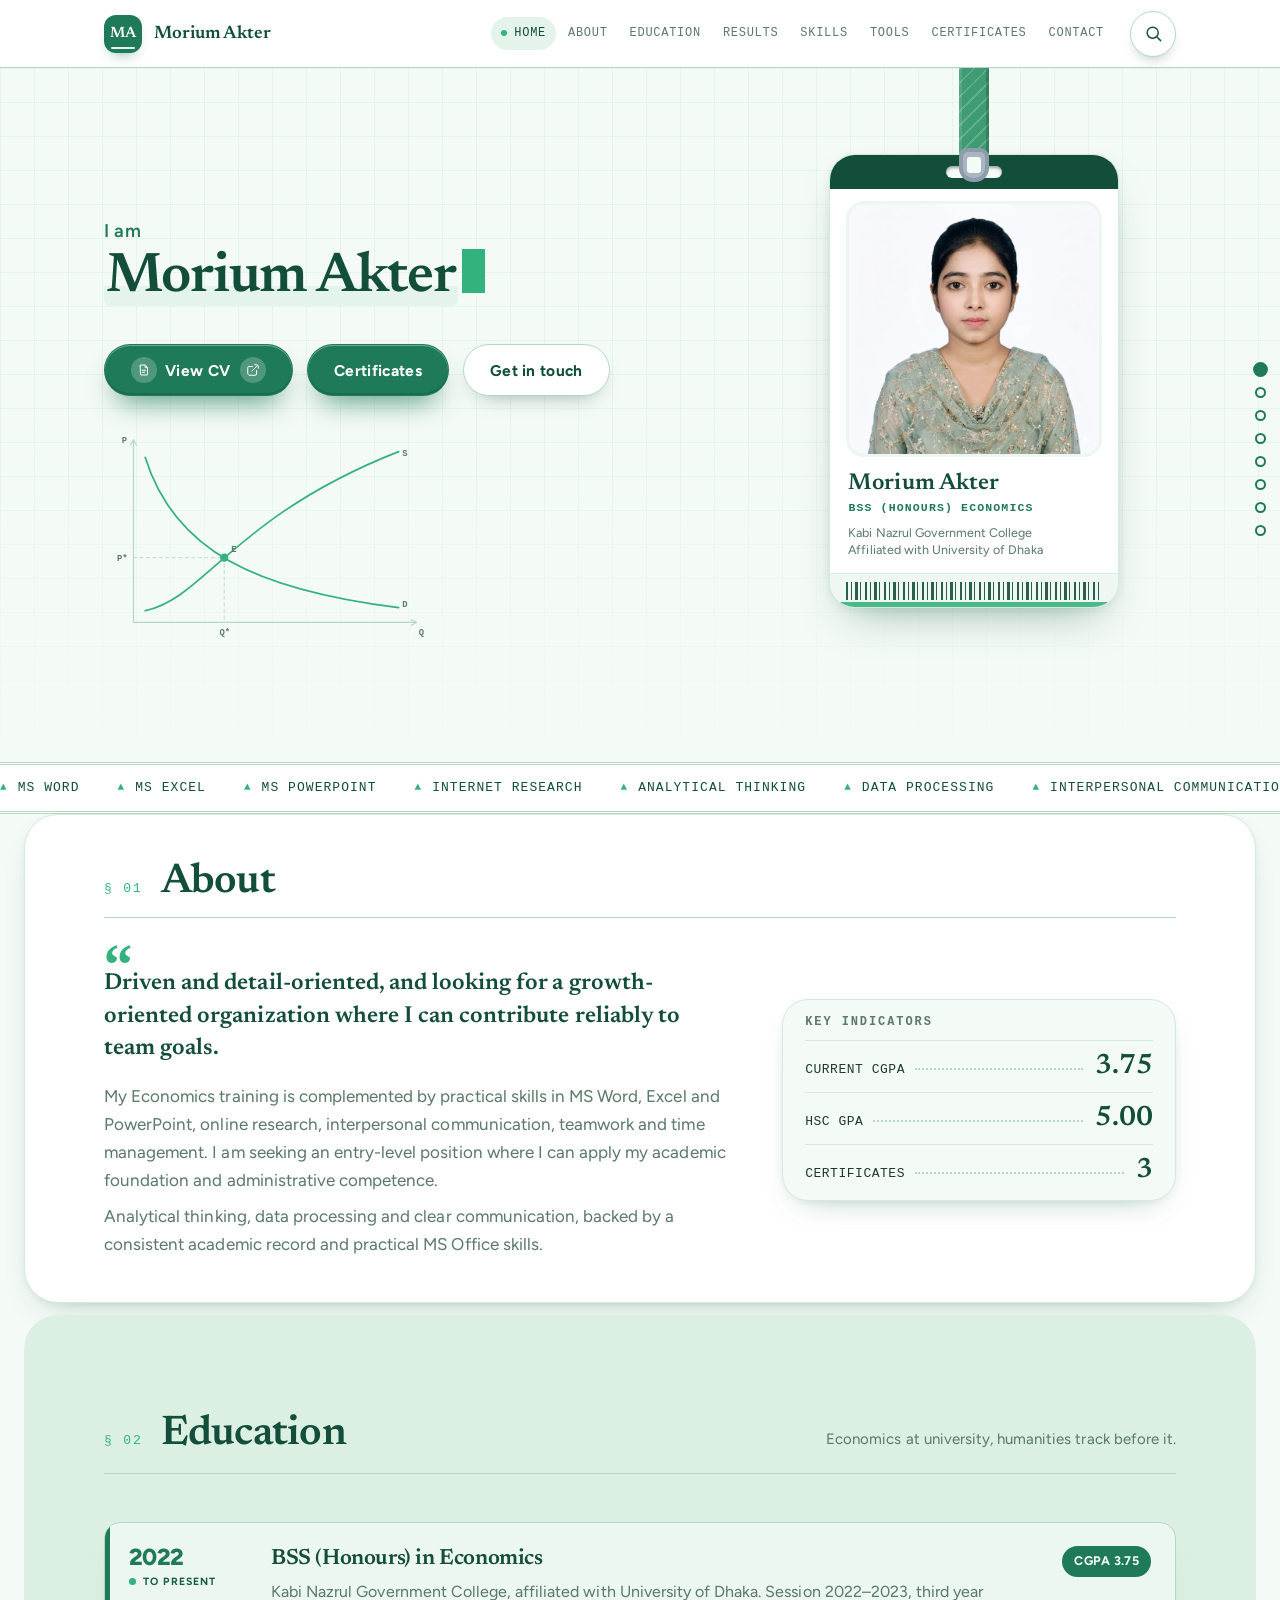
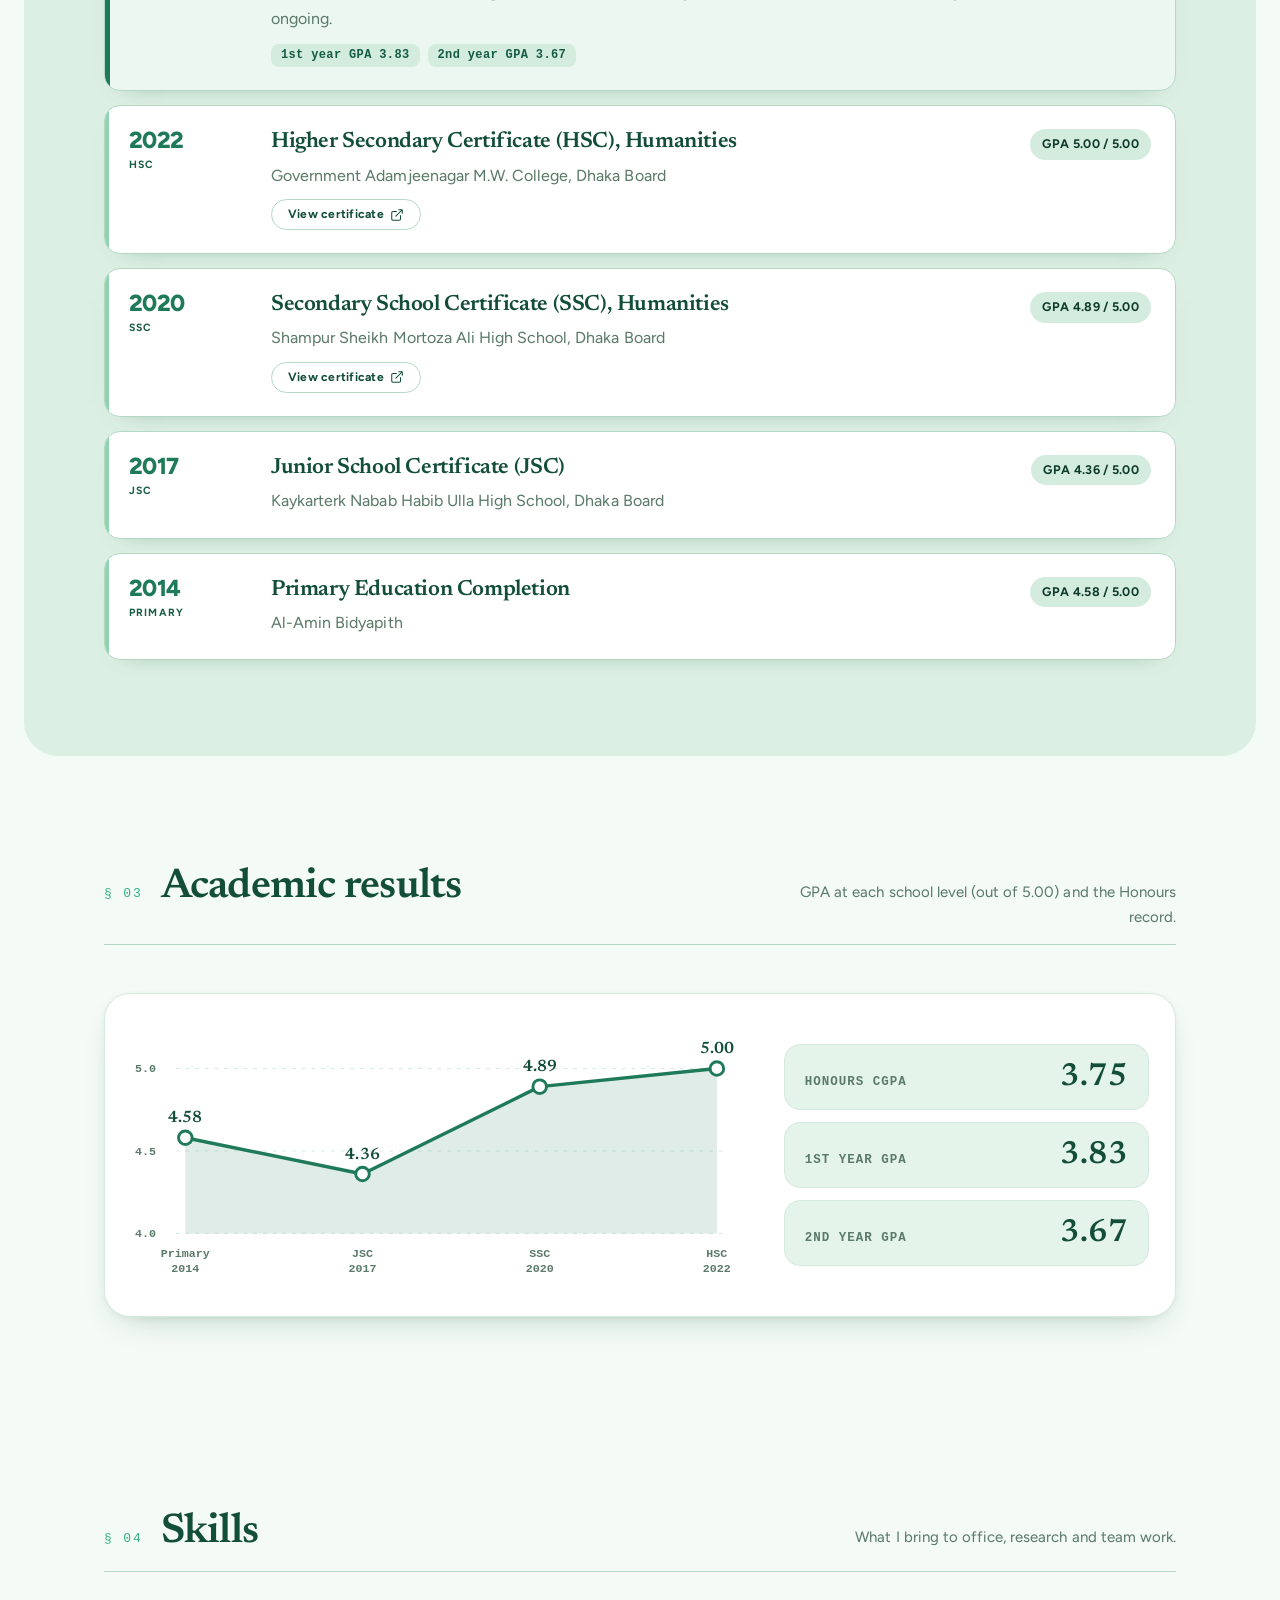
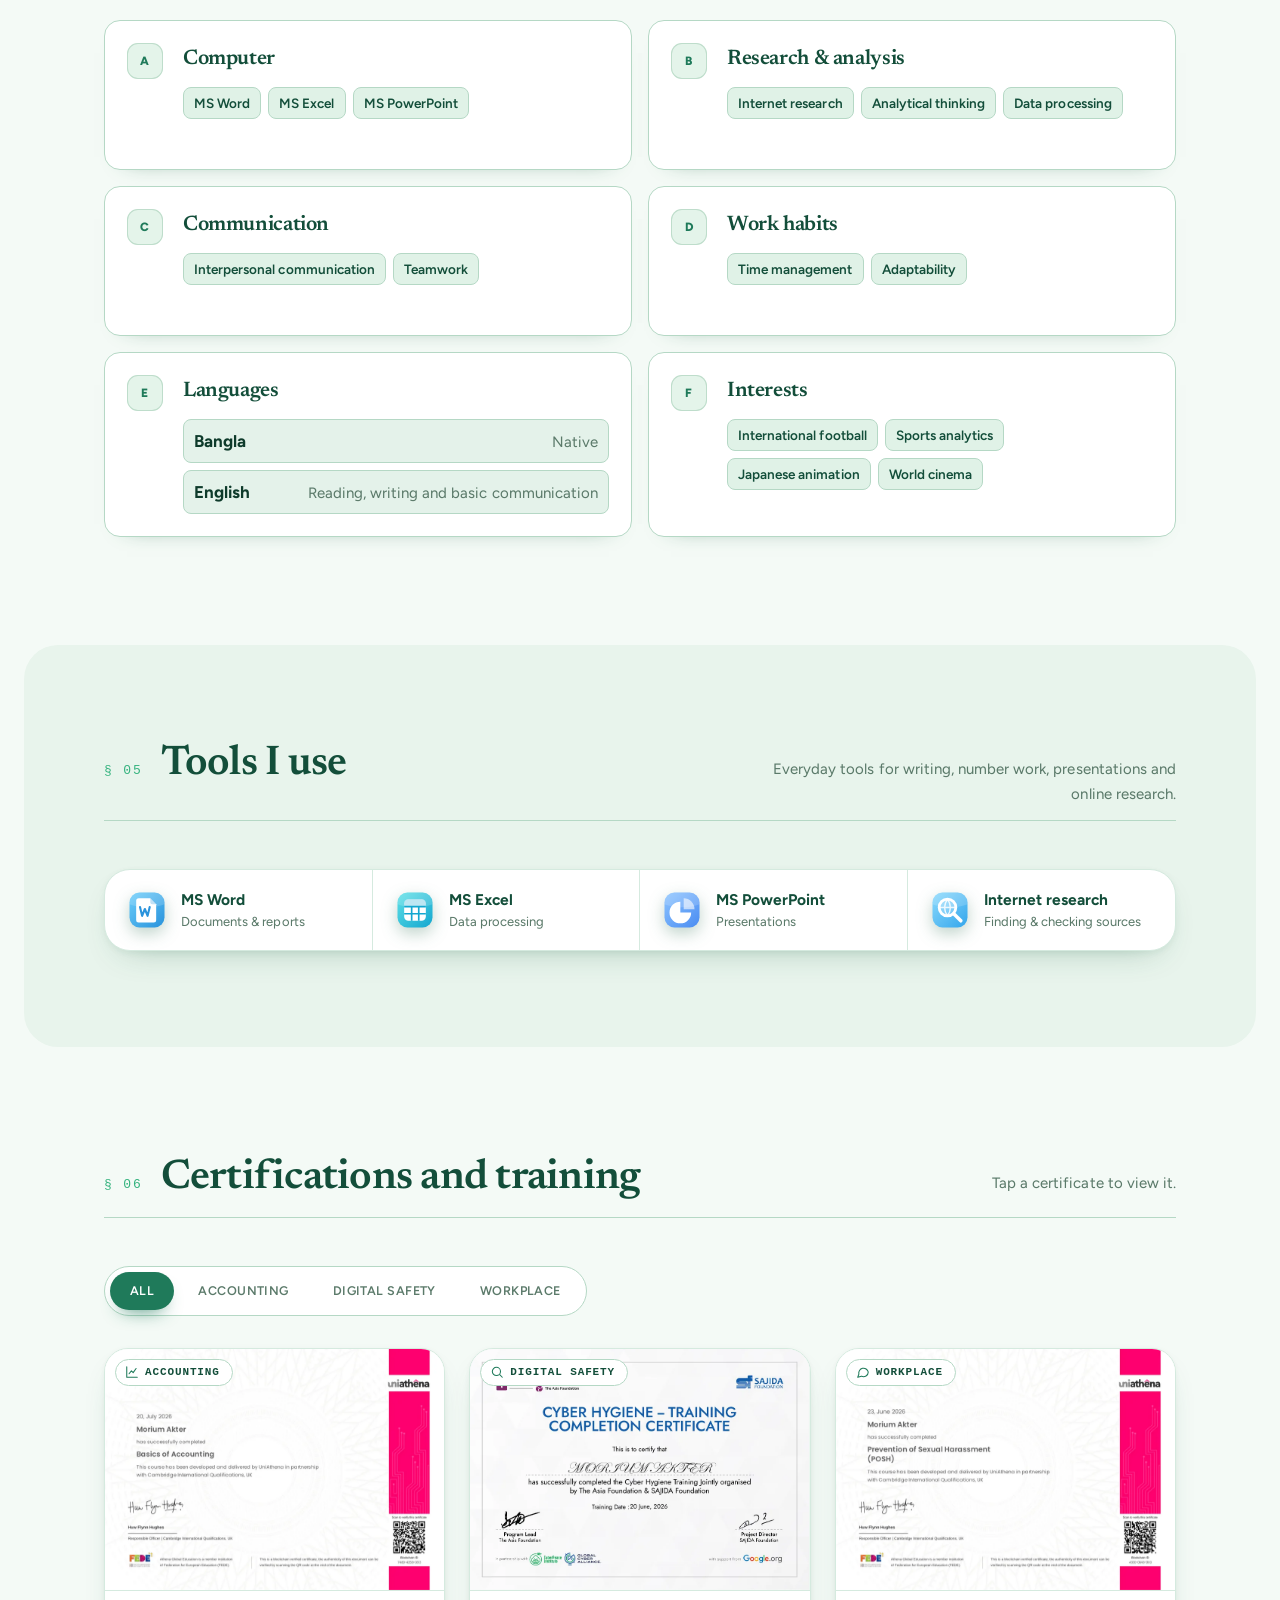
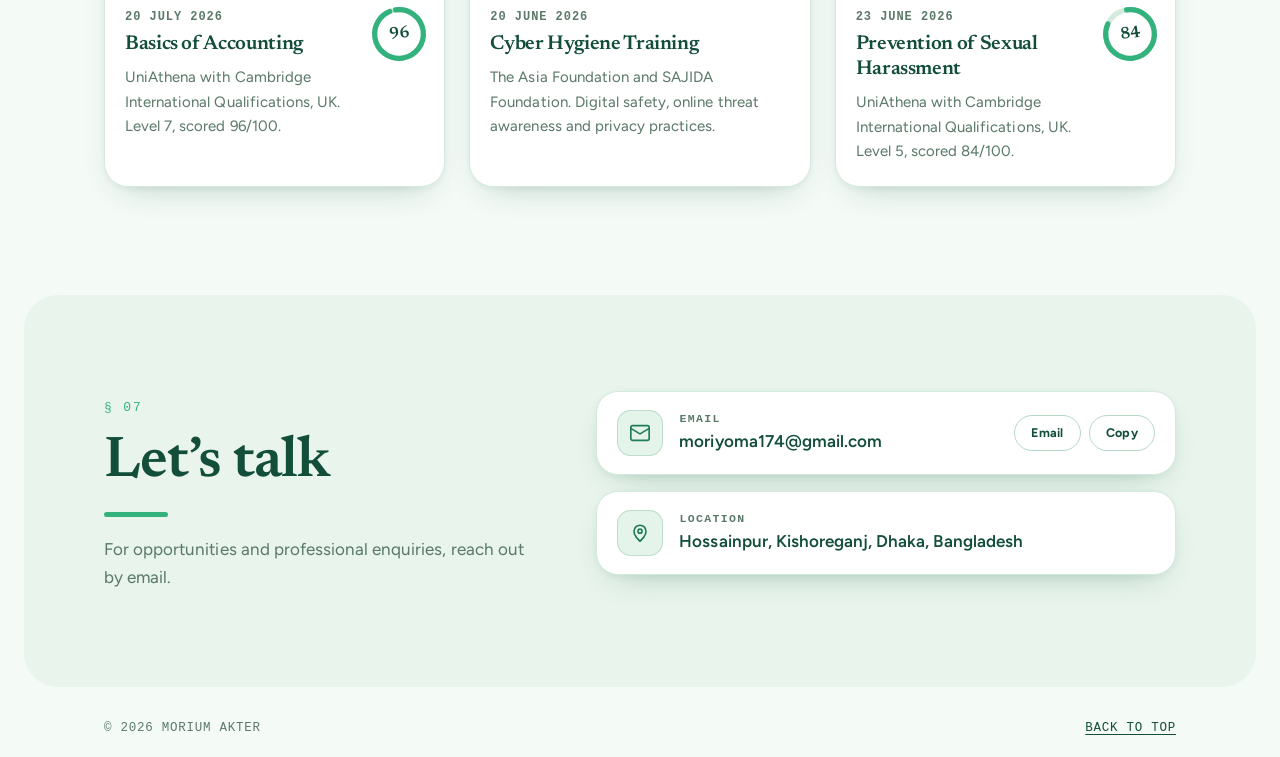
==== commit 965830b4: "Add files via upload" ====
--- a/index.html
+++ b/index.html
@@ -5,7 +5,7 @@
 <meta name="viewport" content="width=1120, viewport-fit=cover">
 <title>Morium Akter | Economics Student</title>
 <meta name="description" content="Morium Akter is a BSS (Honours) Economics student at Kabi Nazrul Government College, University of Dhaka, skilled in analytical thinking, data processing and MS Office. Education, skills, certificates and contact.">
-<meta name="theme-color" content="#F0F9FF">
+<meta name="theme-color" content="#F4FAF6">
 <meta name="author" content="Morium Akter">
 <meta property="og:type" content="website">
 <meta property="og:title" content="Morium Akter | Economics Student">
@@ -16,14 +16,14 @@
 <meta property="og:url" content="https://munshi-rishad.github.io/morium-akter-portfolio/">
 <meta name="twitter:card" content="summary_large_image">
 <meta name="twitter:image" content="https://munshi-rishad.github.io/morium-akter-portfolio/assets/images/og-image.jpg">
+<link rel="manifest" href="manifest.webmanifest">
 <link rel="canonical" href="https://munshi-rishad.github.io/morium-akter-portfolio/">
 <link rel="icon" href="assets/icons/favicon.svg" type="image/svg+xml">
 <link rel="apple-touch-icon" href="assets/icons/apple-touch-icon.png">
 <link rel="preload" as="image" href="assets/images/morium-akter-profile.webp" type="image/webp">
 <link rel="preload" as="font" href="assets/fonts/figtree-latin.woff2" type="font/woff2" crossorigin>
-<link rel="preload" as="font" href="assets/fonts/playfair-600.woff2" type="font/woff2" crossorigin>
 <script>document.documentElement.classList.add('js');</script>
-<script type="application/ld+json">{"@context":"https://schema.org","@type":"Person","name":"Morium Akter","alumniOf":{"@type":"CollegeOrUniversity","name":"Kabi Nazrul Government College, University of Dhaka"},"knowsAbout":["Economics","Data processing","MS Office","Research"]}</script>
+<script type="application/ld+json">{"@context":"https://schema.org","@graph":[{"@type":"WebSite","name":"Morium Akter | Portfolio","url":"https://munshi-rishad.github.io/morium-akter-portfolio/","inLanguage":"en"},{"@type":"Person","name":"Morium Akter","jobTitle":"BSS (Honours) Economics student","url":"https://munshi-rishad.github.io/morium-akter-portfolio/","image":"https://munshi-rishad.github.io/morium-akter-portfolio/assets/images/morium-akter-profile.webp","alumniOf":{"@type":"CollegeOrUniversity","name":"Kabi Nazrul Government College, University of Dhaka"},"knowsAbout":["Economics","Data processing","MS Office","Research"]}]}</script>
 <link rel="stylesheet" href="assets/css/style.css">
 </head>
 <body>
@@ -53,9 +53,10 @@
   <div class="wrap">
     <a class="brand" href="#home" aria-label="Morium Akter, home"><span class="mark">MA</span><span class="brand-name">Morium Akter</span></a>
     <nav class="menu" id="menu" aria-label="Primary">
-      <a href="#home">Home</a><a href="#about">About</a><a href="#education">Education</a><a href="#skills">Skills</a><a href="#software">Tools</a><a href="#certificates">Certificates</a><a href="#contact">Contact</a>
+      <a href="#home">Home</a><a href="#about">About</a><a href="#education">Education</a><a href="#performance">Results</a><a href="#skills">Skills</a><a href="#software">Tools</a><a href="#certificates">Certificates</a><a href="#contact">Contact</a>
     </nav>
     <div class="nav-tools">
+      <button class="icon-btn" id="cmd" type="button" aria-label="Quick search (Ctrl K)"><svg class="i" aria-hidden="true"><use href="#i-search"/></svg></button>
       <button class="icon-btn burger" id="burger" type="button" aria-controls="menu" aria-expanded="false" aria-label="Open menu"><svg class="i" aria-hidden="true"><use href="#i-menu"/></svg></button>
     </div>
   </div>
@@ -67,15 +68,8 @@
 <section class="hero" id="home" aria-labelledby="hero-title">
   <div class="wrap">
     <div class="hero-copy">
-      <p class="status"><span class="dot"></span>Open to entry-level opportunities</p>
-      <p class="eyebrow">BSS (Honours) Economics &middot; University of Dhaka</p>
+      <p class="iam">I am</p>
       <h1 id="hero-title" aria-label="Morium Akter"><span id="typed-name" data-text="Morium Akter"></span><span class="name-caret" aria-hidden="true"></span></h1>
-      <ul class="roles" aria-label="Focus areas">
-        <li>Economics Student</li>
-        <li>Data Processing</li>
-        <li>MS Office</li>
-      </ul>
-      <p class="typed-line">Skilled in <b id="typed">Analytical Thinking</b><span class="type-caret" aria-hidden="true"></span></p>
       <div class="cta">
         <a class="btn btn-primary" href="https://drive.google.com/file/d/1JwmAOZgmzLsde-KRl3AFx6PIT9ZOUIoV/view?usp=drive_link" target="_blank" rel="noopener noreferrer"><svg class="i" aria-hidden="true"><use href="#i-doc"/></svg>View CV <svg class="i" aria-hidden="true"><use href="#i-ext"/></svg></a>
         <a class="btn btn-primary" href="#certificates">Certificates</a>
@@ -184,6 +178,21 @@
         <span class="grade">GPA 4.58 / 5.00</span>
       </li>
     </ol>
+  </div>
+</section>
+
+<!-- RESULTS -->
+<section class="sec" id="performance" aria-labelledby="perf-h">
+  <div class="wrap">
+    <div class="sec-head"><h2 id="perf-h">Academic results</h2><p>GPA at each school level (out of 5.00) and the Honours record.</p></div>
+    <div class="perf">
+      <div class="gpa-chart" id="gpa" role="img" aria-label="GPA by level: Primary 4.58, JSC 4.36, SSC 4.89, HSC 5.00"></div>
+      <div class="gpa-tiles">
+        <div class="tile"><span>Honours CGPA</span><b>3.75</b></div>
+        <div class="tile"><span>1st year GPA</span><b>3.83</b></div>
+        <div class="tile"><span>2nd year GPA</span><b>3.67</b></div>
+      </div>
+    </div>
   </div>
 </section>
 
@@ -273,7 +282,7 @@
     <div class="contact-intro">
       <h2 id="ct-h">Let&rsquo;s talk</h2>
       <span class="contact-line" aria-hidden="true"></span>
-      <p>For opportunities and professional enquiries, reach out by email or phone.</p>
+      <p>For opportunities and professional enquiries, reach out by email.</p>
     </div>
     <div class="contact-list">
       <div class="contact-box">
@@ -282,11 +291,6 @@
         <div class="contact-box-actions"><a class="mini-action" href="mailto:moriyoma174@gmail.com">Email</a><button class="mini-action" data-copy="moriyoma174@gmail.com" type="button">Copy</button></div>
       </div>
       <div class="contact-box">
-        <span class="contact-icon"><svg class="i" aria-hidden="true"><use href="#i-phone"/></svg></span>
-        <div><small>Phone</small><strong>+880 1742-067828</strong></div>
-        <div class="contact-box-actions"><a class="mini-action" href="tel:+8801742067828">Call</a><button class="mini-action" data-copy="+8801742067828" type="button">Copy</button></div>
-      </div>
-      <div class="contact-box">
         <span class="contact-icon"><svg class="i" aria-hidden="true"><use href="#i-pin"/></svg></span>
         <div><small>Location</small><strong>Hossainpur, Kishoreganj, Dhaka, Bangladesh</strong></div>
       </div>
@@ -299,5 +303,6 @@
 <button class="icon-btn to-top" id="to-top" type="button" aria-label="Back to top"><svg class="i" aria-hidden="true"><use href="#i-up"/></svg></button>
 <div class="toast" id="toast" role="status" aria-live="polite"></div>
 <script defer src="assets/js/main.js"></script>
+<script defer src="assets/js/extra.js"></script>
 </body>
 </html>
--- a/assets/css/style.css
+++ b/assets/css/style.css
@@ -1,24 +1,23 @@
 @font-face{font-family:Figtree;font-style:normal;font-weight:300 900;font-display:swap;src:url(../fonts/figtree-latin.woff2) format("woff2")}
 @font-face{font-family:Newsreader;font-style:normal;font-weight:600;font-display:swap;src:url(../fonts/newsreader-600.woff2) format("woff2")}
-@font-face{font-family:"Playfair Display";font-style:normal;font-weight:600;font-display:swap;src:url(../fonts/playfair-600.woff2) format("woff2")}
 
 /* ==========================================================
    Morium Akter: "economics journal" look.
-   Palette from her CV (navy #0C4A6E, steel blue #0284C7, sky #F0F9FF),
+   Palette from her CV (navy #0E3B2B, steel blue #1F7A5A, sky #E8F4EC),
    plus one chart-highlighter amber used sparingly.
    Layout language: hairline rules, ledger rows, graph paper, ID badge.
    ========================================================== */
 :root{
-  --deep:#0C4A6E; --blue:#0284C7; --sky:#38BDF8; --ice:#BAE6FD;
-  --amber:#0EA5E9; --amber-soft:#E0F2FE;
-  --bg:#F0F9FF; --bg-alt:#E6F4FD; --surface:#FFFFFF; --surface-2:#EAF5FD;
-  --text:#16324A; --muted:#58728A; --border:#CFE6F5; --rule:#A9D3EE; --head:#0C4A6E;
-  --primary:#0369A1; --primary-hover:#0C4A6E; --on-primary:#FFFFFF; --accent-text:#0369A1;
-  --tag-bg:#DDEFFB; --tag-text:#0C4A6E; --glass:rgba(240,249,255,.9);
-  --grid:rgba(2,132,199,.09); --pop:#BAE6FD; --strap:#0C4A6E;
-  --ok:#0369A1; --ok-bg:#E0F2FE; --ok-line:#BAE6FD;
+  --deep:#0E3B2B; --blue:#1F7A5A; --sky:#34B27E; --ice:#A9DABF;
+  --amber:#2E8F68; --amber-soft:#D3ECDE;
+  --bg:#E8F4EC; --bg-alt:#DCEFE3; --surface:#FFFFFF; --surface-2:#DCEFE3;
+  --text:#10281D; --muted:#4D6E5E; --border:#B5D8C5; --rule:#8FC4A8; --head:#0E3B2B;
+  --primary:#165C44; --primary-hover:#0E3B2B; --on-primary:#FFFFFF; --accent-text:#165C44;
+  --tag-bg:#D3ECDE; --tag-text:#0E3B2B; --glass:rgba(228,242,252,.9);
+  --grid:rgba(31,122,90,.09); --pop:#A9DABF; --strap:#0E3B2B;
+  --ok:#165C44; --ok-bg:#D3ECDE; --ok-line:#A9DABF;
   --f-body:"Figtree",system-ui,-apple-system,"Segoe UI",Roboto,Arial,sans-serif;
-  --f-display:"Playfair Display",Georgia,"Times New Roman",serif;
+  --f-display:"Newsreader",Georgia,serif;
   --f-serif:"Newsreader",Georgia,serif;
   --f-mono:ui-monospace,"SF Mono","Cascadia Mono",Menlo,Consolas,"Liberation Mono",monospace;
   --s1:8px; --s2:16px; --s3:24px; --s4:32px; --s6:48px; --s8:64px; --s12:96px;
@@ -48,7 +47,7 @@
 .wrap{width:100%;max-width:1120px;margin-inline:auto;padding-inline:var(--s3)}
 .sec{padding-block:var(--s12)}
 .sec.alt{background:var(--bg-alt)}
-::selection{background:var(--amber);color:#16324A}
+::selection{background:var(--amber);color:#10281D}
 
 /* section heads: "§ 02  Education ........ one-line note" */
 .sec-head{display:flex;flex-wrap:wrap;align-items:baseline;gap:6px 18px;margin-bottom:var(--s6);padding-bottom:14px;border-bottom:1px solid var(--rule)}
@@ -85,21 +84,10 @@
 .hero::before{content:"";position:absolute;inset:0;background:linear-gradient(var(--grid) 1px,transparent 1px) 0 0/34px 34px,linear-gradient(90deg,var(--grid) 1px,transparent 1px) 0 0/34px 34px;-webkit-mask-image:linear-gradient(180deg,#000 55%,transparent);mask-image:linear-gradient(180deg,#000 55%,transparent);pointer-events:none}
 .hero .wrap{position:relative;z-index:2;display:grid;grid-template-columns:1.2fr .8fr;gap:var(--s8);align-items:start}
 .hero-copy{padding-top:12px}
-.status{display:inline-flex;align-items:center;gap:10px;font:500 12.5px/1 var(--f-mono);letter-spacing:.04em;color:var(--ok)}
-.dot{width:8px;height:8px;border-radius:50%;background:var(--ok);animation:ping 2s ease-out infinite}
-.eyebrow{margin-top:var(--s3);font:600 13px/1.4 var(--f-mono);letter-spacing:.12em;text-transform:uppercase;color:var(--muted)}
 .hero h1{margin-top:10px;font-size:clamp(2.1rem,5vw,3.5rem);line-height:1.1;letter-spacing:-.02em;white-space:nowrap;min-height:1.15em}
 #typed-name{background:linear-gradient(transparent 64%,var(--amber-soft) 64%);padding-inline:2px}
 .name-caret,.type-caret{display:inline-block;background:var(--blue);animation:blink 1s steps(1) infinite}
 .name-caret{width:.42em;height:.8em;margin-left:4px;vertical-align:-.04em}
-.type-caret{width:9px;height:1em;margin-left:4px;vertical-align:-.16em}
-.roles{display:flex;flex-wrap:wrap;gap:4px 0;margin-top:var(--s3)}
-.roles li{font:500 13px/1.5 var(--f-mono);letter-spacing:.06em;text-transform:uppercase;color:var(--head);opacity:0;translate:0 8px;animation:roleIn .6s ease forwards}
-.roles li+li::before{content:"/";margin:0 12px;color:var(--amber);font-weight:700}
-.roles li:nth-child(1){animation-delay:.5s}.roles li:nth-child(2){animation-delay:.65s}.roles li:nth-child(3){animation-delay:.8s}
-.typed-line{margin-top:var(--s2);font-size:1.1rem;color:var(--muted)}
-.typed-line b{font:600 1rem var(--f-mono);color:var(--primary)}
-.lead{margin-top:var(--s2);max-width:54ch;color:var(--muted);font-size:1.05rem;padding-left:16px;border-left:3px solid var(--amber)}
 .cta{display:flex;flex-wrap:wrap;gap:14px;margin-top:var(--s4)}
 
 /* supply and demand chart drawn behind the badge */
@@ -118,9 +106,9 @@
 .swing{position:relative;padding-top:calc(var(--nav-h) + var(--hero-top) + 30px);transform-origin:50% 0;animation:swing 6.5s ease-in-out infinite}
 .badge-wrap.touched .swing{animation:none;rotate:var(--sw);transition:rotate .25s ease-out}
 .strap{position:absolute;left:50%;top:0;width:30px;translate:-50% 0;height:calc(var(--nav-h) + var(--hero-top) + 40px);background:repeating-linear-gradient(135deg,var(--strap) 0 8px,color-mix(in srgb,var(--strap) 82%,#fff) 8px 10px);box-shadow:inset 3px 0 0 rgba(255,255,255,.12),inset -3px 0 0 rgba(0,0,0,.18)}
-.clip{position:absolute;left:50%;top:calc(var(--nav-h) + var(--hero-top) + 24px);z-index:3;width:30px;height:34px;translate:-50% 0;border:4px solid #8D9CAB;border-radius:7px 7px 12px 12px;background:linear-gradient(#C9D3DD,#8D9CAB)}
+.clip{position:absolute;left:50%;top:calc(var(--nav-h) + var(--hero-top) + 24px);z-index:3;width:30px;height:34px;translate:-50% 0;border:4px solid #8D9CAB;border-radius:7px 7px 12px 12px;background:#A9B6C2}
 .clip::after{content:"";position:absolute;inset:5px 4px;border-radius:3px;background:var(--bg)}
-.badge{position:relative;background:var(--surface);border:1px solid var(--rule);border-radius:14px;padding:46px 16px 0;overflow:hidden;box-shadow:0 22px 44px -22px rgba(12,74,110,.55),0 2px 4px rgba(12,74,110,.08)}
+.badge{position:relative;background:var(--surface);border:1px solid var(--rule);border-radius:14px;padding:46px 16px 0;overflow:hidden;box-shadow:0 22px 44px -22px rgba(30,100,70,.55),0 2px 4px rgba(30,100,70,.08)}
 .badge::before{content:"";position:absolute;left:0;right:0;top:0;height:30px;background:var(--head)}
 .slot{position:absolute;left:50%;top:9px;z-index:2;width:52px;height:11px;translate:-50% 0;border-radius:6px;background:var(--bg);box-shadow:inset 0 2px 3px rgba(0,0,0,.35)}
 .badge-photo{width:100%;aspect-ratio:1/1;object-fit:cover;object-position:50% 14%;border-radius:8px;border:3px solid var(--surface-2);background:var(--surface-2)}
@@ -133,9 +121,6 @@
 
 /* ---------- ticker (skills strip) ---------- */
 .marquee{position:relative;overflow:hidden;contain:paint;height:52px;padding:14px 0;background:var(--surface);border-top:3px double var(--rule);border-bottom:3px double var(--rule)}
-.marquee::before,.marquee::after{content:"";position:absolute;top:0;bottom:0;width:8%;z-index:1;pointer-events:none}
-.marquee::before{left:0;background:linear-gradient(90deg,var(--surface),transparent)}
-.marquee::after{right:0;background:linear-gradient(270deg,var(--surface),transparent)}
 .mq-track{display:flex;width:max-content;backface-visibility:hidden;will-change:transform}
 .marquee.run .mq-track{animation:scrollx 46s linear infinite}
 @media (hover:hover){.marquee:hover .mq-track{animation-play-state:paused}}
@@ -175,7 +160,7 @@
 /* ---------- education: ledger rows ---------- */
 .ledger{border-top:2px solid var(--head)}
 .row{position:relative;display:grid;grid-template-columns:120px 1fr auto;gap:6px 28px;align-items:start;padding:26px 14px;border-bottom:1px solid var(--rule)}
-.row.current{background:linear-gradient(90deg,var(--amber-soft),transparent 70%)}
+.row.current{background:var(--amber-soft)}
 .yr{font:600 1.9rem/1 var(--f-display);color:var(--head)}
 .yr small{display:block;margin-top:8px;font:600 11.5px/1 var(--f-mono);letter-spacing:.12em;text-transform:uppercase;color:var(--muted)}
 .row.current .yr small::before{content:"";display:inline-block;width:7px;height:7px;margin-right:7px;border-radius:50%;background:var(--amber);animation:ping 2.2s ease-out infinite}
@@ -267,10 +252,9 @@
 @keyframes blink{50%{opacity:0}}
 @keyframes swing{0%,100%{rotate:-2.6deg}50%{rotate:2.6deg}}
 @keyframes draw{to{stroke-dashoffset:0}}
-@keyframes ping{0%{box-shadow:0 0 0 0 rgba(14,165,233,.55)}100%{box-shadow:0 0 0 10px rgba(14,165,233,0)}}
+@keyframes ping{0%{box-shadow:0 0 0 0 rgba(46,143,104,.55)}100%{box-shadow:0 0 0 10px rgba(46,143,104,0)}}
 @keyframes ping-svg{0%{scale:1;opacity:.9}100%{scale:3;opacity:0}}
 @keyframes scrollx{to{transform:translate3d(-50%,0,0)}}
-@keyframes roleIn{to{opacity:1;translate:0 0}}
 .is-off,.is-off *,.is-off::before,.is-off::after{animation-play-state:paused!important}
 
 /* ---------- responsive ---------- */
@@ -280,7 +264,7 @@
 @media (max-width:1079px){.certs{grid-template-columns:repeat(2,minmax(0,1fr))}}
 @media (max-width:899px){
   .burger{display:inline-grid}
-  .menu{position:absolute;left:0;right:0;top:100%;flex-direction:column;gap:0;margin:0;padding:8px var(--s3) 14px;background:var(--surface);border-bottom:1px solid var(--rule);box-shadow:0 14px 24px -16px rgba(12,74,110,.4);translate:0 -8px;opacity:0;pointer-events:none;transition:opacity .2s,translate .2s}
+  .menu{position:absolute;left:0;right:0;top:100%;flex-direction:column;gap:0;margin:0;padding:8px var(--s3) 14px;background:var(--surface);border-bottom:1px solid var(--rule);box-shadow:0 14px 24px -16px rgba(30,100,70,.4);translate:0 -8px;opacity:0;pointer-events:none;transition:opacity .2s,translate .2s}
   .nav.open .menu{opacity:1;translate:0 0;pointer-events:auto}
   .menu a{min-height:48px;display:flex;align-items:center;font-size:13.5px;border-bottom:1px solid var(--border)}
   .menu a.active{border-bottom-color:var(--amber)}
@@ -308,9 +292,6 @@
   .brand-name{font-size:17px}
   .hero{padding-bottom:56px}
   .hero h1{font-size:clamp(1.9rem,9vw,2.4rem);white-space:normal}
-  .roles{gap:4px 16px}
-  .roles li{font-size:12px}
-  .roles li::before,.roles li+li::before{content:"";display:inline-block;width:6px;height:6px;margin:0 8px 1px 0;background:var(--amber)}
   .cta{display:grid;grid-template-columns:1fr 1fr;gap:12px}
   .cta .btn:first-child{grid-column:1/-1}
   .cta .btn{width:100%;min-height:48px}
@@ -351,22 +332,22 @@
   *,*::before,*::after{animation-duration:.01ms!important;animation-iteration-count:1!important;transition-duration:.01ms!important}
   .swing{animation:none;rotate:0deg}
   .chart-bg .dem,.chart-bg .sup{stroke-dashoffset:0}
-  .js .reveal,.js .chips .chip,.roles li{opacity:1;transform:none;translate:none}
+  .js .reveal,.js .chips .chip{opacity:1;transform:none;translate:none}
   .ring .fg{stroke-dasharray:calc(var(--p) * 100) 100}}
 
 /* ==========================================================
    Soft, rounded finish: pill nav and tabs, rounded panels and cards,
    gradient buttons, gentle shadows (layout stays the same)
    ========================================================== */
-:root{--soft:0 14px 34px -20px rgba(12,74,110,.42),0 2px 6px rgba(12,74,110,.06);--soft-up:0 22px 44px -22px rgba(12,74,110,.5),0 3px 8px rgba(12,74,110,.08);--panel-gap:clamp(10px,2vw,24px)}
+:root{--soft:0 14px 34px -20px rgba(30,100,70,.42),0 2px 6px rgba(30,100,70,.06);--soft-up:0 22px 44px -22px rgba(30,100,70,.5),0 3px 8px rgba(30,100,70,.08);--panel-gap:clamp(10px,2vw,24px)}
 
 /* buttons */
-.btn{min-height:48px;padding:11px 24px;border-radius:16px;border:1.5px solid var(--rule);background:var(--surface);color:var(--head);box-shadow:0 6px 16px -10px rgba(12,74,110,.35)}
+.btn{min-height:48px;padding:11px 24px;border-radius:16px;border:1.5px solid var(--rule);background:var(--surface);color:var(--head);box-shadow:0 6px 16px -10px rgba(30,100,70,.35)}
 .btn:hover{background:var(--tag-bg);color:var(--head);border-color:var(--sky);translate:0 -2px}
-.btn-primary{border-color:transparent;color:#fff;background:linear-gradient(135deg,#0EA5E9 0%,#0284C7 45%,#0C4A6E 100%);box-shadow:0 14px 26px -12px rgba(2,132,199,.75)}
-.btn-primary:hover{background:linear-gradient(135deg,#38BDF8 0%,#0284C7 45%,#075985 100%);color:#fff;border-color:transparent;translate:0 -2px;box-shadow:0 18px 30px -12px rgba(2,132,199,.85)}
+.btn-primary{border-color:transparent;color:#fff;background:var(--primary);box-shadow:0 14px 26px -12px rgba(31,122,90,.75)}
+.btn-primary:hover{background:var(--primary-hover);color:#fff;border-color:transparent;translate:0 -2px;box-shadow:0 18px 30px -12px rgba(31,122,90,.85)}
 .btn-primary:active,.btn:active{translate:0 0;scale:.98}
-.icon-btn{width:44px;height:44px;border-radius:14px;box-shadow:0 6px 14px -10px rgba(12,74,110,.4)}
+.icon-btn{width:44px;height:44px;border-radius:14px;box-shadow:0 6px 14px -10px rgba(30,100,70,.4)}
 .to-top{border-radius:14px;box-shadow:var(--soft)}
 .toast{border-radius:999px}
 
@@ -378,9 +359,7 @@
 .menu a.active::before{content:"";display:inline-block;width:6px;height:6px;margin-right:7px;border-radius:50%;background:var(--amber)}
 
 /* hero */
-.hero::after{content:"";position:absolute;right:-8%;top:-10%;width:640px;height:640px;border-radius:50%;background:radial-gradient(circle,rgba(2,132,199,.16),transparent 66%);pointer-events:none}
 #typed-name{border-radius:6px}
-.lead{border-left:0;padding:16px 20px;border-radius:18px;background:var(--surface);border:1px solid var(--border);box-shadow:var(--soft)}
 .badge{border-radius:26px;border-color:var(--border);box-shadow:var(--soft-up)}
 .badge::before{height:34px}
 .slot{top:11px;height:12px;width:56px;border-radius:8px}
@@ -398,7 +377,7 @@
 
 /* tag-like bits */
 .tag{border-radius:8px}
-.chip{border-radius:12px;box-shadow:0 4px 10px -8px rgba(12,74,110,.35)}
+.chip{border-radius:12px;box-shadow:0 4px 10px -8px rgba(30,100,70,.35)}
 .chip:hover{background:var(--tag-bg);color:var(--head);border-color:var(--sky)}
 .grade{border-radius:12px;border-width:1.5px}
 .mini-link{padding:5px 12px;border-radius:999px;text-decoration:none;background:var(--tag-bg);color:var(--head)}
@@ -412,7 +391,7 @@
 .ledger,.index{background:var(--surface);border:1px solid var(--border)!important;border-radius:26px;overflow:hidden;box-shadow:var(--soft)}
 .row,.idx-row{padding-inline:clamp(16px,3vw,32px);border-bottom-color:var(--border)}
 .row:last-child,.idx-row:last-child{border-bottom:0}
-.row.current{background:linear-gradient(90deg,var(--amber-soft),transparent 65%)}
+.row.current{background:var(--amber-soft)}
 
 /* tools */
 .toolbar{border:1px solid var(--border);border-radius:26px;box-shadow:var(--soft);overflow:hidden}
@@ -423,7 +402,7 @@
 .filters{display:inline-flex;max-width:100%;gap:4px;padding:5px;margin-bottom:var(--s4);border:1px solid var(--border);border-radius:999px;background:var(--surface);box-shadow:var(--soft)}
 .filters button{margin:0;padding:9px 18px;border:0;border-radius:999px}
 .filters button:hover{background:var(--tag-bg)}
-.filters button[aria-pressed="true"]{background:linear-gradient(135deg,#0EA5E9,#0C4A6E);color:#fff}
+.filters button[aria-pressed="true"]{background:var(--primary);color:#fff}
 
 /* certificate cards */
 .cert{border-radius:24px;border:1px solid var(--border);box-shadow:var(--soft)}
@@ -436,7 +415,7 @@
 /* contact */
 .contact-box{border:1px solid var(--border);border-radius:22px;box-shadow:var(--soft)}
 .contact-box:hover{translate:0 -3px;box-shadow:var(--soft-up)}
-.contact-icon{border-radius:14px;background:linear-gradient(135deg,#0EA5E9,#0C4A6E)}
+.contact-icon{border-radius:14px;background:var(--primary)}
 .mini-action{border-radius:12px;border-width:1.5px;border-color:var(--rule);background:var(--surface)}
 .mini-action:hover{background:var(--primary);color:var(--on-primary);border-color:var(--primary)}
 .contact-line{border-radius:999px;height:5px}
@@ -447,25 +426,23 @@
   .filters{display:flex;overflow-x:auto;margin-inline:0;padding:5px;scrollbar-width:none}
   .filters button{padding:9px 14px}
   .btn{border-radius:14px}
-  .lead{padding:14px 16px}
   .row{padding-inline:16px}
   .idx-row{padding-inline:16px}}
 
-.lead{max-width:46ch}
 
 /* ==========================================================
    2026 refinement: buttons, palette, typography, icon language,
    Education and Skills only. Existing content/layout untouched.
    ========================================================== */
 :root{
-  --deep:#0C4A6E; --blue:#0284C7; --sky:#0EA5E9; --ice:#BAE6FD;
-  --amber:#0EA5E9; --amber-soft:#E0F2FE;
-  --bg:#F0F9FF; --bg-alt:#E6F4FD; --surface:#FFFFFF; --surface-2:#EAF5FD;
-  --text:#16324A; --muted:#58728A; --border:#CFE6F5; --rule:#A9D3EE; --head:#0C4A6E;
-  --primary:#0369A1; --primary-hover:#075985; --on-primary:#FFFFFF; --accent-text:#0369A1;
-  --tag-bg:#DDEFFB; --tag-text:#0369A1; --glass:#FFFFFF;
-  --grid:rgba(2,132,199,.075); --pop:#BAE6FD; --strap:#0C4A6E;
-  --ok:#0369A1; --ok-bg:#E0F2FE; --ok-line:#BAE6FD;
+  --deep:#134E3A; --blue:#34B27E; --sky:#34B27E; --ice:#CDEBDD;
+  --amber:#34B27E; --amber-soft:#E4F4EA;
+  --bg:#F4FAF6; --bg-alt:#E8F4EC; --surface:#FFFFFF; --surface-2:#EDF7F1;
+  --text:#1E3A2F; --muted:#5B7A6A; --border:#D5EADF; --rule:#B5D8C5; --head:#134E3A;
+  --primary:#1F7A5A; --primary-hover:#165C44; --on-primary:#FFFFFF; --accent-text:#1F7A5A;
+  --tag-bg:#E4F4EA; --tag-text:#1F7A5A; --glass:#FFFFFF;
+  --grid:rgba(52,178,126,.07); --pop:#CDEBDD; --strap:#3E9B73;
+  --ok:#1F7A5A; --ok-bg:#E4F4EA; --ok-line:#CDEBDD;
   --f-display:"Newsreader",Georgia,"Times New Roman",serif;
 }
 body{font-weight:420;letter-spacing:.002em}
@@ -474,14 +451,14 @@
 
 /* buttons: slimmer, editorial, no blue gradient */
 .btn{
-  min-height:48px;padding:11px 22px;border-radius:10px;border:1px solid #A9D3EE;
+  min-height:48px;padding:11px 22px;border-radius:10px;border:1px solid #8FC4A8;
   background:rgba(255,255,255,.82);color:var(--head);font-weight:700;letter-spacing:.015em;
-  box-shadow:0 7px 18px -14px rgba(12,74,110,.55);
+  box-shadow:0 7px 18px -14px rgba(30,100,70,.55);
   transition:transform .18s ease,box-shadow .18s ease,background-color .18s ease,border-color .18s ease,color .18s ease;
 }
-.btn:hover{background:#E6F4FD;color:var(--head);border-color:#7DC3EE;translate:0;transform:translateY(-2px);box-shadow:0 12px 22px -15px rgba(12,74,110,.7)}
-.btn-primary{background:#0369A1;border-color:#0369A1;color:#fff;box-shadow:0 9px 20px -13px rgba(12,74,110,.8)}
-.btn-primary:hover{background:#0284C7;border-color:#0284C7;color:#fff;translate:0;transform:translateY(-2px);box-shadow:0 14px 24px -14px rgba(2,132,199,.8)}
+.btn:hover{background:#DCEFE3;color:var(--head);border-color:#5FB88F;translate:0;transform:translateY(-2px);box-shadow:0 12px 22px -15px rgba(30,100,70,.7)}
+.btn-primary{background:#165C44;border-color:#165C44;color:#fff;box-shadow:0 9px 20px -13px rgba(30,100,70,.8)}
+.btn-primary:hover{background:#1F7A5A;border-color:#1F7A5A;color:#fff;translate:0;transform:translateY(-2px);box-shadow:0 14px 24px -14px rgba(31,122,90,.8)}
 .btn-primary:active,.btn:active{translate:0;transform:translateY(0) scale(.985)}
 
 /* icon language: compact outlined icons inside subtle geometric holders */
@@ -490,61 +467,61 @@
 .btn .i:last-child{margin-left:2px}
 .icon-btn{width:44px;height:44px;border-radius:10px;border:1px solid var(--border);background:var(--surface);box-shadow:none}
 .icon-btn .i{width:19px;height:19px;stroke-width:1.65}
-.icon-btn:hover{background:var(--tag-bg);border-color:#7DC3EE}
-.contact-icon{border-radius:10px;background:#0369A1}
+.icon-btn:hover{background:var(--tag-bg);border-color:#5FB88F}
+.contact-icon{border-radius:10px;background:#165C44}
 .contact-icon .i{stroke-width:1.65}
 .cert-tag .i,.mini-link .i,.mini-action .i{stroke-width:1.65}
 
 /* Education: independent timeline cards, with warm year rail */
-#education.sec.alt{background:#E6F4FD}
+#education.sec.alt{background:#DCEFE3}
 #education .ledger{display:grid;gap:14px;background:transparent;border:0!important;border-radius:0;overflow:visible;box-shadow:none}
 #education .row{
   grid-template-columns:116px 1fr auto;gap:8px 26px;position:relative;padding:23px 24px;
-  border:1px solid #CFE6F5;border-radius:16px;background:var(--surface);
-  box-shadow:0 10px 24px -22px rgba(12,74,110,.75);overflow:hidden;
+  border:1px solid #B5D8C5;border-radius:16px;background:var(--surface);
+  box-shadow:0 10px 24px -22px rgba(30,100,70,.75);overflow:hidden;
 }
-#education .row::before{content:"";position:absolute;left:0;top:0;bottom:0;width:4px;background:#0EA5E9}
-#education .row.current{background:linear-gradient(105deg,#EAF6FE 0%,var(--surface) 46%)}
-#education .row.current::before{width:5px;background:#0284C7}
-#education .yr{font-family:var(--f-body);font-size:1.45rem;font-weight:800;color:#0284C7;letter-spacing:-.03em}
-#education .yr small{font-family:var(--f-body);font-size:10.5px;font-weight:700;letter-spacing:.11em;text-transform:uppercase;color:#0369A1}
+#education .row::before{content:"";position:absolute;left:0;top:0;bottom:0;width:4px;background:#2E8F68}
+#education .row.current{background:var(--surface-2)}
+#education .row.current::before{width:5px;background:#1F7A5A}
+#education .yr{font-family:var(--f-body);font-size:1.45rem;font-weight:800;color:#1F7A5A;letter-spacing:-.03em}
+#education .yr small{font-family:var(--f-body);font-size:10.5px;font-weight:700;letter-spacing:.11em;text-transform:uppercase;color:#165C44}
 #education .row-main h3{font-family:var(--f-display);font-size:22px;color:var(--head)}
 #education .where{color:var(--muted)}
-#education .grade{border:0;border-radius:999px;padding:6px 12px;background:#E0F2FE;color:#0C4A6E;font:700 12.5px/1.5 var(--f-body);letter-spacing:.025em}
-#education .row.current .grade{background:#0369A1;color:#fff}
-#education .tag{background:#E0F2FE;border-color:#BAE6FD;color:#0369A1}
-#education .mini-link{padding:5px 10px;border-radius:8px;background:transparent;border:1px solid #CFE6F5;color:#0284C7;font-family:var(--f-body);font-size:12px;letter-spacing:.02em;text-transform:none}
-#education .mini-link:hover{background:#E0F2FE;color:#0369A1;border-color:#7DC3EE}
+#education .grade{border:0;border-radius:999px;padding:6px 12px;background:#D3ECDE;color:#0E3B2B;font:700 12.5px/1.5 var(--f-body);letter-spacing:.025em}
+#education .row.current .grade{background:#165C44;color:#fff}
+#education .tag{background:#D3ECDE;border-color:#A9DABF;color:#165C44}
+#education .mini-link{padding:5px 10px;border-radius:8px;background:transparent;border:1px solid #B5D8C5;color:#1F7A5A;font-family:var(--f-body);font-size:12px;letter-spacing:.02em;text-transform:none}
+#education .mini-link:hover{background:#D3ECDE;color:#165C44;border-color:#5FB88F}
 
 /* Skills: category cards with numbered badges and muted chips */
 #skills .index{display:grid;grid-template-columns:repeat(2,minmax(0,1fr));gap:16px;background:transparent;border:0!important;border-radius:0;overflow:visible;box-shadow:none}
 #skills .idx-row{
   display:grid;grid-template-columns:42px 1fr;align-content:start;align-items:start;gap:8px 14px;
-  min-height:150px;padding:22px;border:1px solid #CFE6F5;border-radius:16px;background:#FFFFFF;
-  box-shadow:0 10px 22px -23px rgba(12,74,110,.9);
+  min-height:150px;padding:22px;border:1px solid #B5D8C5;border-radius:16px;background:#FFFFFF;
+  box-shadow:0 10px 22px -23px rgba(30,100,70,.9);
 }
 #skills .idx-row>ul{grid-column:2}
 #skills .idx-n{
-  display:grid;place-items:center;width:34px;height:34px;border-radius:9px;background:#0369A1;color:#fff;
+  display:grid;place-items:center;width:34px;height:34px;border-radius:9px;background:#165C44;color:#fff;
   font:800 12px/1 var(--f-body);letter-spacing:.04em;
 }
-#skills .idx-row:nth-child(even) .idx-n{background:#0EA5E9;color:#FFFFFF}
+#skills .idx-row:nth-child(even) .idx-n{background:#2E8F68;color:#FFFFFF}
 #skills .idx-row h3{padding-top:4px;font-family:var(--f-display);font-size:21px}
 #skills .chips{gap:7px}
-#skills .chip{min-height:30px;padding:4px 10px;border:1px solid #CFE6F5;border-radius:8px;background:#EAF6FE;color:#075985;font-size:13.5px;font-weight:600;box-shadow:none}
-#skills .chip:hover{background:#D6EDFC;border-color:#7DC3EE;color:#0369A1}
-#skills .soft-chips .chip{border-style:solid;background:#E0F2FE;border-color:#BAE6FD;color:#0369A1}
+#skills .chip{min-height:30px;padding:4px 10px;border:1px solid #B5D8C5;border-radius:8px;background:#E0F2E7;color:#134E3A;font-size:13.5px;font-weight:600;box-shadow:none}
+#skills .chip:hover{background:#CBE7D6;border-color:#5FB88F;color:#165C44}
+#skills .soft-chips .chip{border-style:solid;background:#D3ECDE;border-color:#A9DABF;color:#165C44}
 #skills .langs{display:grid;gap:7px}
-#skills .langs li{display:flex;justify-content:space-between;gap:12px;padding:7px 10px;border-radius:8px;background:#EFF8FE;border:1px solid #CFE6F5}
-#skills .langs li b{color:#0C4A6E}
+#skills .langs li{display:flex;justify-content:space-between;gap:12px;padding:7px 10px;border-radius:8px;background:#E4F2EA;border:1px solid #B5D8C5}
+#skills .langs li b{color:#0E3B2B}
 #skills .langs li span{color:var(--muted);text-align:right}
 
 /* filters are buttons too: match the new control language */
-.filters{border-radius:12px;border-color:#CFE6F5;background:var(--surface);box-shadow:none}
+.filters{border-radius:12px;border-color:#B5D8C5;background:var(--surface);box-shadow:none}
 .filters button{border-radius:8px;font-family:var(--f-body);letter-spacing:.035em}
-.filters button[aria-pressed="true"]{background:#0369A1;color:#fff}
+.filters button[aria-pressed="true"]{background:#165C44;color:#fff}
 .mini-action{border-radius:9px;font-family:var(--f-body);letter-spacing:.025em;text-transform:none}
-.mini-action:hover{background:#0369A1;color:#fff;border-color:#0369A1}
+.mini-action:hover{background:#165C44;color:#fff;border-color:#165C44}
 
 @media (max-width:899px){
   #education .row{grid-template-columns:96px 1fr}
@@ -589,9 +566,139 @@
 @media (min-width:900px){.about-grid{grid-template-columns:1.6fr 1fr;gap:var(--s6);align-items:center}}
 
 /* Skills: one green family (badges + interests chips) */
-#skills .idx-row:nth-child(even) .idx-n{background:#0369A1;color:#fff}
-#skills .soft-chips .chip{background:#EAF6FE;border-color:#CFE6F5;color:#075985}
-#skills .soft-chips .chip:hover{background:#D6EDFC;border-color:#7DC3EE;color:#0369A1}
+#skills .idx-row:nth-child(even) .idx-n{background:#165C44;color:#fff}
+#skills .soft-chips .chip{background:#E0F2E7;border-color:#B5D8C5;color:#134E3A}
+#skills .soft-chips .chip:hover{background:#CBE7D6;border-color:#5FB88F;color:#165C44}
 
 /* the page now opens in desktop width on phones, so keep the badge still on touch screens (as before) */
-@media (hover:none) and (pointer:coarse){.swing{animation:none;rotate:0deg}}+@media (hover:none) and (pointer:coarse){.swing{animation:none;rotate:0deg}}
+
+/* ==========================================================
+   Lighter sky blue + nicer icons
+   ========================================================== */
+/* buttons and fills: lighter sky */
+.btn-primary{background:#1F7A5A;border-color:#1F7A5A;color:#fff;box-shadow:0 10px 22px -14px rgba(31,122,90,.9)}
+.btn-primary:hover{background:#1F7A5A;border-color:#1F7A5A}
+.filters button[aria-pressed="true"]{background:#1F7A5A;color:#fff}
+.mini-action:hover{background:#1F7A5A;border-color:#1F7A5A;color:#fff}
+#education .row.current .grade{background:#1F7A5A;color:#fff}
+#education .row::before{background:#8FD3B0}
+#education .row.current::before{background:#1F7A5A}
+.badge::before{background:var(--head)}
+.barcode{opacity:.9}
+
+/* logo mark: soft gradient chip (same as the favicon) */
+.brand .mark{border:0;border-radius:12px;color:#fff;background:var(--primary);box-shadow:0 8px 16px -10px rgba(31,122,90,.9)}
+.brand .mark::after{background:rgba(255,255,255,.9)}
+
+/* icons inside buttons: small soft chips instead of boxed outlines */
+.btn .i{width:24px;height:24px;padding:4px;border:0;border-radius:8px;background:rgba(52,178,126,.16);opacity:1}
+.btn-primary .i{background:rgba(255,255,255,.22)}
+.icon-btn{border-radius:12px;background:#fff;border-color:var(--border);box-shadow:0 6px 14px -10px rgba(30,100,70,.5)}
+.icon-btn .i{stroke-width:1.8}
+
+/* contact icons: soft tinted tiles */
+.contact-icon{width:46px;height:46px;border-radius:14px;color:#1F7A5A;background:var(--tag-bg);box-shadow:inset 0 0 0 1px #BEDDCB}
+.contact-icon .i{width:22px;height:22px;stroke-width:1.8}
+
+/* skills letter badges: soft tint, readable, no heavy blocks */
+#skills .idx-n,#skills .idx-row:nth-child(even) .idx-n{width:36px;height:36px;border-radius:11px;background:var(--tag-bg);color:#1F7A5A;box-shadow:inset 0 0 0 1px #BEDDCB;font-weight:800}
+
+/* certificate / link icons */
+.cert-tag .i,.mini-link .i,.mini-action .i{stroke-width:1.8}
+.cert-tag svg{color:#1F7A5A}
+
+/* tool icons: gentle depth */
+.tool img{width:40px;height:40px;border-radius:12px;filter:drop-shadow(0 6px 8px rgba(30,100,70,.28))}
+
+/* ==========================================================
+   Advanced: certificate lightbox, quick-jump palette, tilt, contact actions
+   ========================================================== */
+dialog.lb,dialog.pal{border:0;padding:0;background:transparent;color:var(--text);max-width:none;max-height:none;overflow:visible}
+dialog.lb::backdrop,dialog.pal::backdrop{background:rgba(8,32,22,.72);backdrop-filter:blur(6px)}
+.lb{width:min(96vw,1100px);margin:auto}
+.lb-box,.pal-box{position:relative;border-radius:22px;background:var(--surface);box-shadow:var(--soft-up);overflow:hidden;animation:lbin .28s ease}
+.lb-view{max-height:76vh;overflow:auto;background:var(--surface-2)}
+.lb-view img{width:100%;height:auto;cursor:zoom-in}
+.lb.zoom .lb-view img{width:200%;max-width:none;cursor:zoom-out}
+.lb-bar{display:flex;align-items:center;gap:10px;padding:12px 16px;border-top:1px solid var(--border)}
+.lb-cap{flex:1;font:600 16px var(--f-display);color:var(--head)}
+.lb-cap small{display:block;margin-top:2px;font:500 12px var(--f-mono);letter-spacing:.06em;color:var(--muted)}
+.lb-bar .icon-btn{font-size:22px;line-height:1}
+.pal{width:min(92vw,560px);margin:12vh auto auto}
+.pal input{width:100%;border:0;border-bottom:1px solid var(--border);padding:18px 20px;font:500 17px var(--f-body);background:transparent;color:var(--text);outline:0}
+.pal ul{max-height:50vh;overflow:auto;padding:8px}
+.pal li{display:flex;justify-content:space-between;align-items:center;gap:12px;padding:11px 14px;border-radius:12px;cursor:pointer;font-weight:600;color:var(--head)}
+.pal li small{font:500 11.5px var(--f-mono);letter-spacing:.08em;text-transform:uppercase;color:var(--muted)}
+.pal li[aria-selected=true]{background:var(--tag-bg)}
+.pal-foot{padding:9px 16px;border-top:1px solid var(--border);font:500 11.5px var(--f-mono);color:var(--muted)}
+.cert-media img{transition:transform .25s ease;will-change:transform}
+.contact-intro .cta{margin-top:var(--s3)}
+@keyframes lbin{from{opacity:0;transform:translateY(14px) scale(.97)}}
+
+
+/* ==========================================================
+   New design layer: aurora background, gradient buttons, glow cards,
+   results chart, side dots, message form
+   ========================================================== */
+.menu a{padding:8px 10px;font-size:12px}
+.sec-head{border-bottom:1px solid var(--rule)}
+.btn-primary{background:var(--primary);border-color:transparent}
+.btn-primary:hover{background:var(--primary-hover);border-color:transparent}
+#skills .idx-row,#education .row,.indicators,.perf,.tile{transition:translate .22s,box-shadow .22s,border-color .22s}
+#skills .idx-row:hover,#education .row:hover,.tile:hover{translate:0 -4px;box-shadow:0 22px 40px -24px rgba(31,122,90,.65);border-color:var(--sky)}
+.about,.perf{background:var(--surface)}
+.perf{display:grid;grid-template-columns:1.7fr 1fr;gap:var(--s4);align-items:center;padding:26px;border:1px solid var(--border);border-radius:26px;box-shadow:var(--soft)}
+.gpa-chart svg{width:100%;height:auto;overflow:visible}
+.gpa-chart text{font:600 12px var(--f-mono);fill:var(--muted)}
+.gpa-chart .v{font:600 17px var(--f-display);fill:var(--head)}
+.gpa-chart .gl{stroke:var(--border);stroke-dasharray:4 6}
+.gpa-chart .ln{fill:none;stroke:var(--primary);stroke-width:3.5;stroke-linecap:round;stroke-linejoin:round;stroke-dasharray:1;stroke-dashoffset:1;transition:stroke-dashoffset 1.8s cubic-bezier(.4,.1,.2,1)}
+.gpa-chart .ar{fill:rgba(31,122,90,.14);opacity:0;transition:opacity 1s 1.2s}
+.gpa-chart .dt{fill:#fff;stroke:var(--primary);stroke-width:3;opacity:0;transition:opacity .4s,r .2s}
+.gpa-chart g:hover .dt{r:9;fill:var(--primary)}
+.gpa-chart.in .ln{stroke-dashoffset:0}.gpa-chart.in .ar,.gpa-chart.in .dt{opacity:1}
+.gpa-tiles{display:grid;gap:12px}
+.tile{display:flex;justify-content:space-between;align-items:baseline;padding:16px 20px;border-radius:16px;background:var(--tag-bg);border:1px solid var(--border)}
+.tile span{font:600 12.5px var(--f-mono);letter-spacing:.08em;text-transform:uppercase;color:var(--muted)}
+.tile b{font:600 2rem/1 var(--f-display);color:var(--head)}
+.dots{position:fixed;right:14px;top:50%;translate:0 -50%;z-index:80;display:flex;flex-direction:column;gap:12px}
+.dots a{width:11px;height:11px;border-radius:50%;border:2px solid var(--primary);transition:.2s}
+.dots a.on{background:var(--primary);scale:1.35}
+@keyframes aurora{to{rotate:360deg}}
+@media (max-width:899px){.perf{grid-template-columns:1fr}.dots{display:none}}
+@media print{.nav,.dots,.to-top,.marquee,.icon-btn,.cta,dialog{display:none!important}body{background:#fff}body::before{display:none}.sec,.about{padding-block:16px}.js .reveal{opacity:1!important;transform:none!important}}
+
+
+/* hero: top labels removed, highlight chips added */
+.hero h1{margin-top:0}
+@media (min-width:900px){.hero-copy{padding-top:72px}}
+
+/* ==========================================================
+   Buttons: pill shapes, glossy gradient, shine sweep, round icon holders
+   ========================================================== */
+.btn{position:relative;overflow:hidden;isolation:isolate;min-height:50px;padding:12px 26px;border-radius:999px;border:1.5px solid var(--rule);background:var(--surface);color:var(--head);font-weight:700;letter-spacing:.02em;box-shadow:0 10px 22px -14px rgba(14,59,43,.55),inset 0 1px 0 #fff;transition:transform .2s ease,box-shadow .2s ease,border-color .2s,background .2s,color .2s}
+.btn:hover{background:var(--tag-bg);border-color:var(--sky);transform:translateY(-3px);box-shadow:0 16px 28px -14px rgba(31,122,90,.6),inset 0 1px 0 #fff}
+.btn:active{transform:translateY(0) scale(.97);box-shadow:0 6px 12px -8px rgba(14,59,43,.6)}
+.btn-primary{border-color:transparent;color:#fff;background:var(--primary);box-shadow:0 16px 28px -12px rgba(31,122,90,.8),inset 0 1px 0 rgba(255,255,255,.35),inset 0 -2px 0 rgba(19,78,58,.35)}
+.btn-primary:hover{color:#fff;border-color:transparent;background:var(--primary-hover);box-shadow:0 22px 34px -14px rgba(31,122,90,.9),inset 0 1px 0 rgba(255,255,255,.4)}
+.btn .i{width:26px;height:26px;padding:6px;border:0;border-radius:50%;background:var(--tag-bg);color:var(--primary);opacity:1}
+.btn-primary .i{background:rgba(255,255,255,.22);color:#fff}
+.btn .i:last-child{margin-left:2px}
+.icon-btn{width:46px;height:46px;border-radius:50%;border:1.5px solid var(--rule);background:var(--surface);box-shadow:0 8px 16px -10px rgba(14,59,43,.55);transition:transform .2s,box-shadow .2s,background .2s,border-color .2s}
+.icon-btn:hover{background:var(--tag-bg);border-color:var(--sky);transform:translateY(-2px);box-shadow:0 14px 22px -12px rgba(31,122,90,.6)}
+.icon-btn:active{transform:scale(.93)}
+.to-top{background:var(--primary);border-color:transparent;color:#fff}
+.to-top:hover{background:var(--primary-hover)}
+.filters{border-radius:999px;padding:5px}
+.filters button{border-radius:999px;padding:10px 20px;transition:background .2s,color .2s,box-shadow .2s}
+.filters button[aria-pressed="true"]{background:var(--primary);color:#fff;box-shadow:0 10px 18px -10px rgba(31,122,90,.85)}
+.mini-action,#education .mini-link,.mini-link{border-radius:999px;padding:6px 16px;font-weight:700;border:1.5px solid var(--rule);background:var(--surface);color:var(--head);transition:transform .2s,box-shadow .2s,background .2s,color .2s,border-color .2s}
+.mini-action:hover,#education .mini-link:hover,.mini-link:hover{background:var(--primary);color:#fff;border-color:transparent;transform:translateY(-2px);box-shadow:0 12px 20px -12px rgba(31,122,90,.8)}
+.mini-action:active,.mini-link:active{transform:scale(.95)}
+.btn:focus-visible,.icon-btn:focus-visible,.filters button:focus-visible,.mini-action:focus-visible,.mini-link:focus-visible{outline:3px solid rgba(46,143,104,.5);outline-offset:3px}
+
+/* Hero "I am" line */
+.iam{margin:0 0 6px;font:600 1.15rem/1.2 var(--f-body);letter-spacing:.04em;color:var(--primary)}
+.hero-copy .cta{margin-top:var(--s4)}
+@media (min-width:900px){.hero-copy{padding-top:96px}}
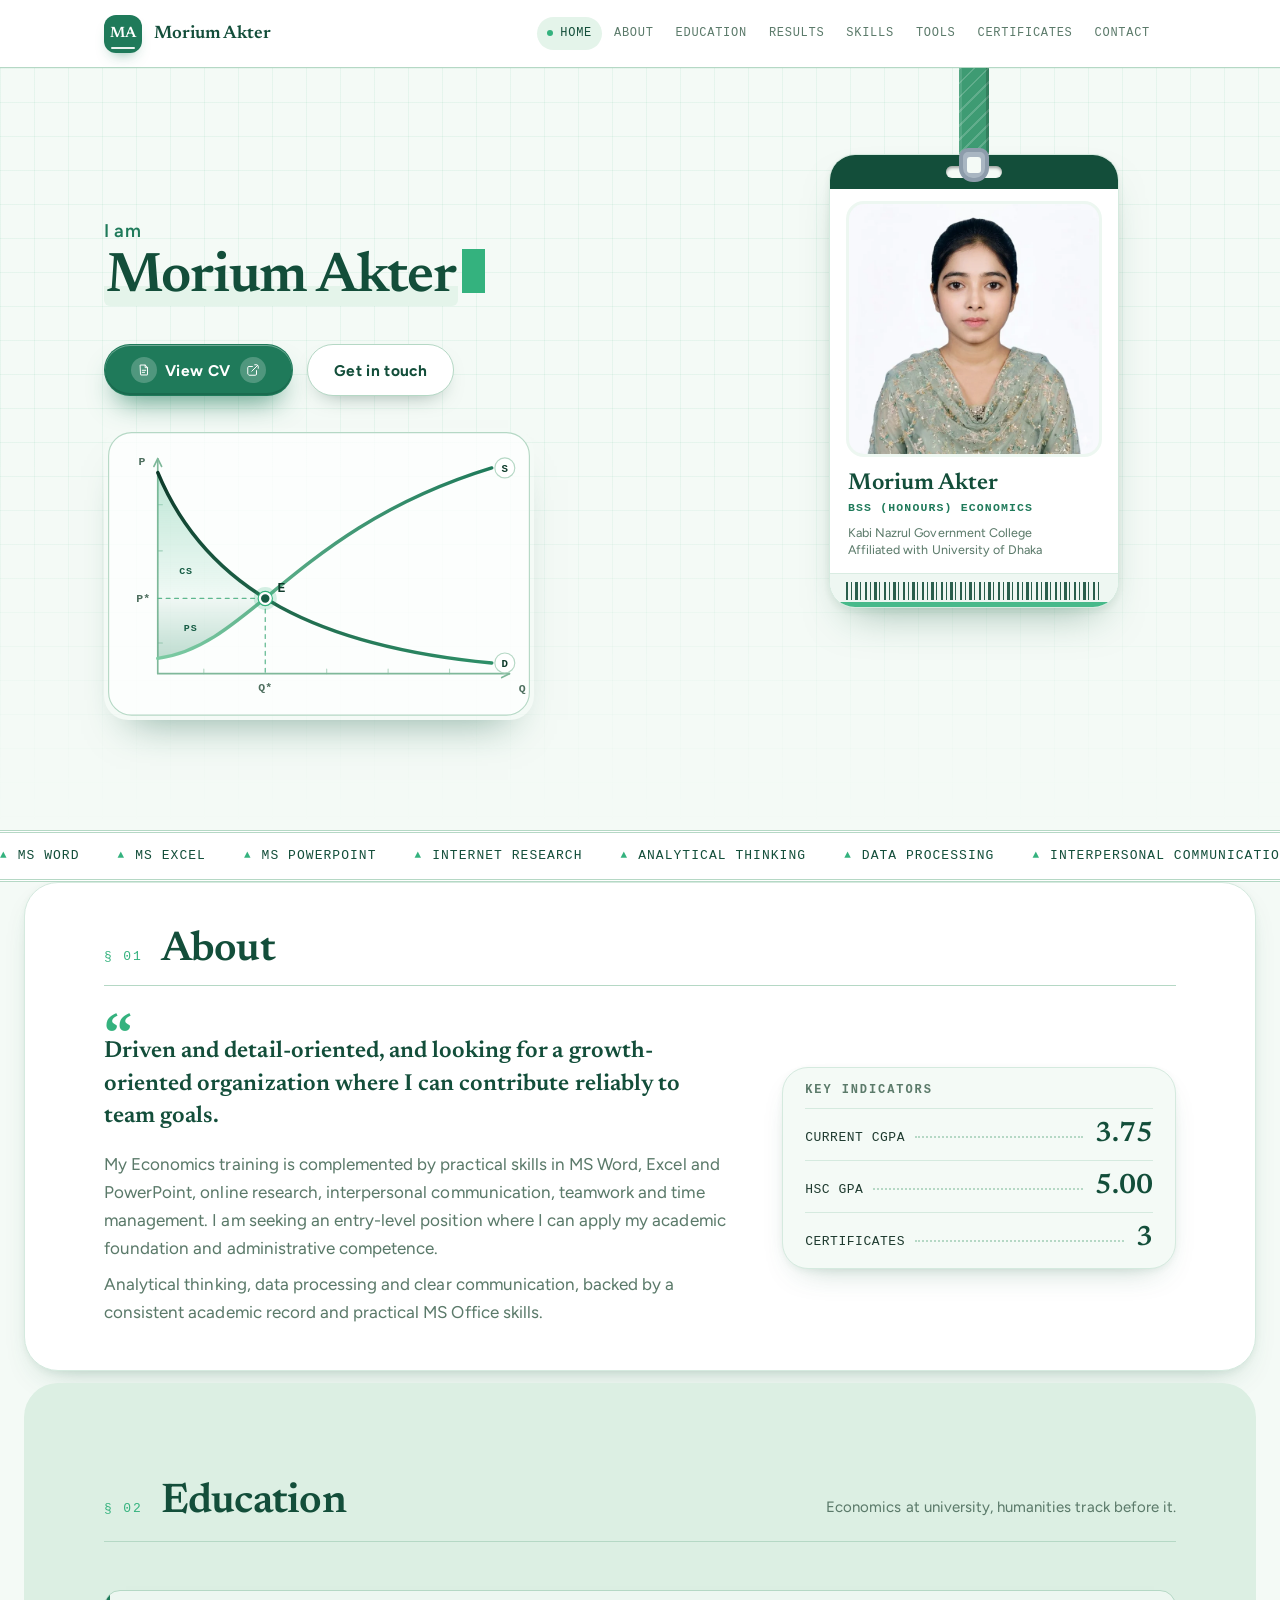
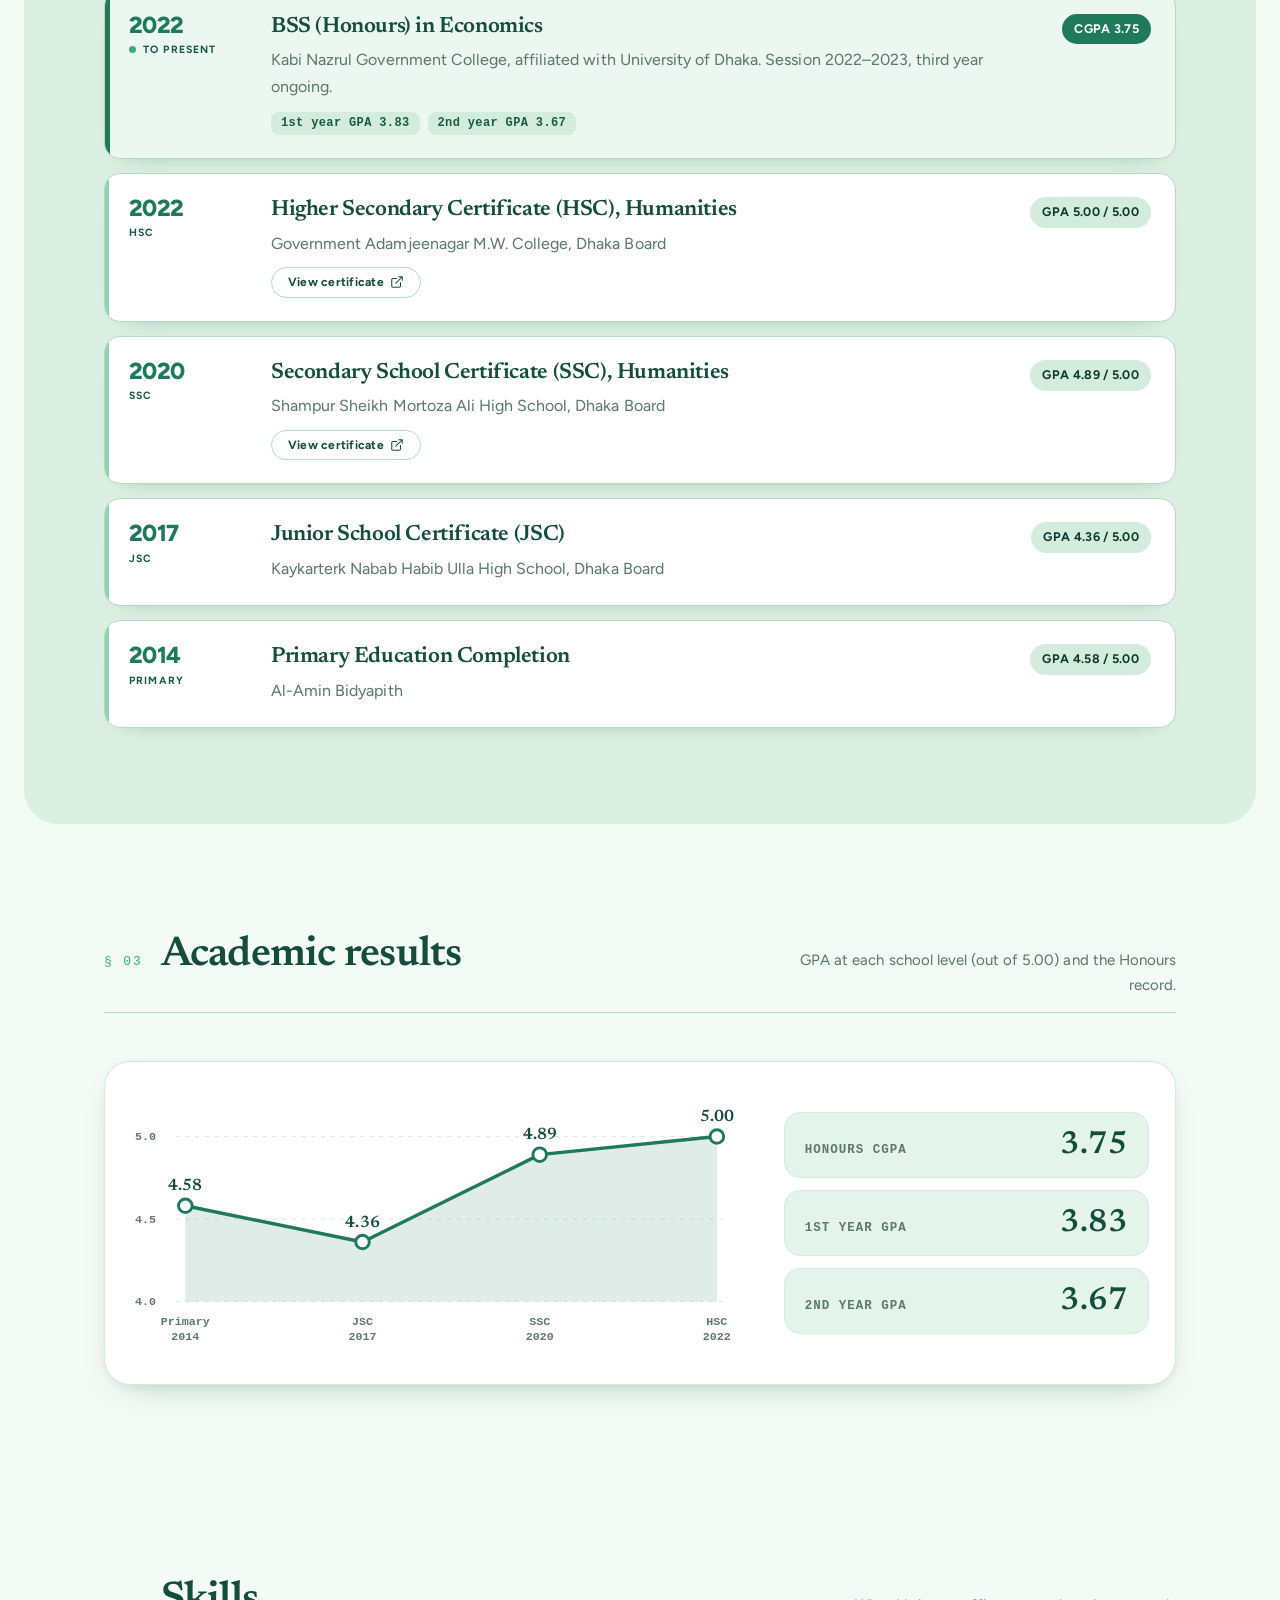
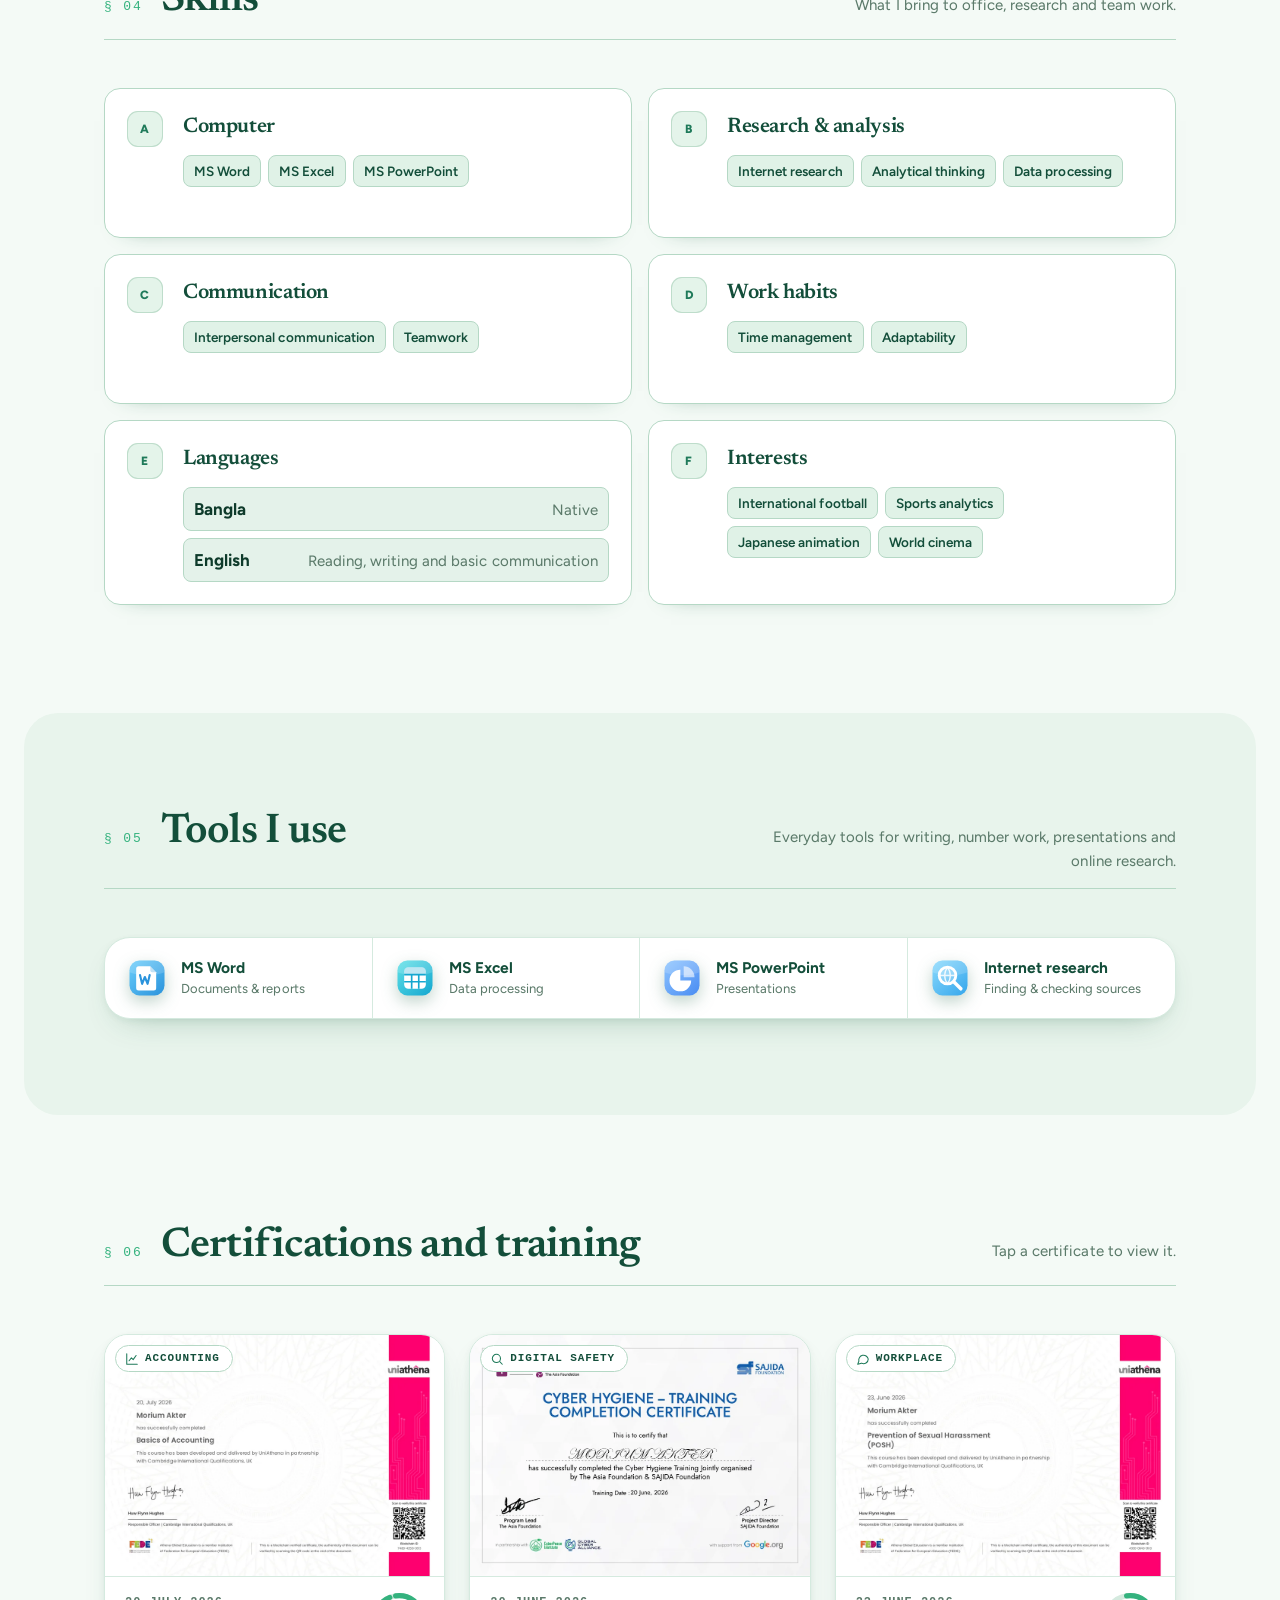
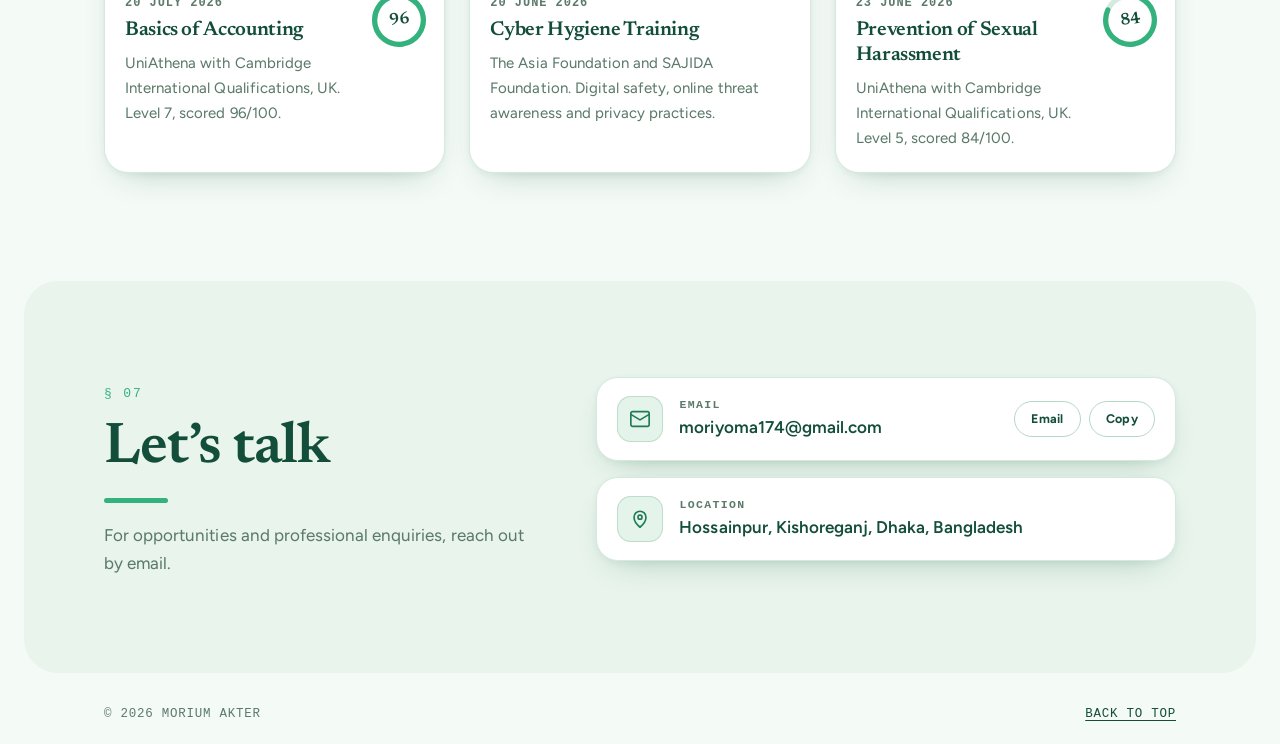
==== commit a745ed5f: "Add files via upload" ====
--- a/index.html
+++ b/index.html
@@ -1,308 +1,317 @@
-<!DOCTYPE html>
-<html lang="en">
-<head>
-<meta charset="utf-8">
-<meta name="viewport" content="width=1120, viewport-fit=cover">
-<title>Morium Akter | Economics Student</title>
-<meta name="description" content="Morium Akter is a BSS (Honours) Economics student at Kabi Nazrul Government College, University of Dhaka, skilled in analytical thinking, data processing and MS Office. Education, skills, certificates and contact.">
-<meta name="theme-color" content="#F4FAF6">
-<meta name="author" content="Morium Akter">
-<meta property="og:type" content="website">
-<meta property="og:title" content="Morium Akter | Economics Student">
-<meta property="og:description" content="BSS (Honours) Economics student at Kabi Nazrul Government College, University of Dhaka. Education, skills, certificates and contact.">
-<meta property="og:image" content="https://munshi-rishad.github.io/morium-akter-portfolio/assets/images/og-image.jpg">
-<meta property="og:image:width" content="1200">
-<meta property="og:image:height" content="630">
-<meta property="og:url" content="https://munshi-rishad.github.io/morium-akter-portfolio/">
-<meta name="twitter:card" content="summary_large_image">
-<meta name="twitter:image" content="https://munshi-rishad.github.io/morium-akter-portfolio/assets/images/og-image.jpg">
-<link rel="manifest" href="manifest.webmanifest">
-<link rel="canonical" href="https://munshi-rishad.github.io/morium-akter-portfolio/">
-<link rel="icon" href="assets/icons/favicon.svg" type="image/svg+xml">
-<link rel="apple-touch-icon" href="assets/icons/apple-touch-icon.png">
-<link rel="preload" as="image" href="assets/images/morium-akter-profile.webp" type="image/webp">
-<link rel="preload" as="font" href="assets/fonts/figtree-latin.woff2" type="font/woff2" crossorigin>
-<script>document.documentElement.classList.add('js');</script>
-<script type="application/ld+json">{"@context":"https://schema.org","@graph":[{"@type":"WebSite","name":"Morium Akter | Portfolio","url":"https://munshi-rishad.github.io/morium-akter-portfolio/","inLanguage":"en"},{"@type":"Person","name":"Morium Akter","jobTitle":"BSS (Honours) Economics student","url":"https://munshi-rishad.github.io/morium-akter-portfolio/","image":"https://munshi-rishad.github.io/morium-akter-portfolio/assets/images/morium-akter-profile.webp","alumniOf":{"@type":"CollegeOrUniversity","name":"Kabi Nazrul Government College, University of Dhaka"},"knowsAbout":["Economics","Data processing","MS Office","Research"]}]}</script>
-<link rel="stylesheet" href="assets/css/style.css">
-</head>
-<body>
-<a class="skip" href="#main">Skip to content</a>
-
-<svg aria-hidden="true" style="display:none" xmlns="http://www.w3.org/2000/svg">
-<symbol id="i-cap" viewBox="0 0 24 24"><path d="M22 10 12 5 2 10l10 5z"/><path d="M6 12v5c3 2.4 9 2.4 12 0v-5"/><path d="M22 10v6"/></symbol>
-<symbol id="i-chart" viewBox="0 0 24 24"><path d="M3 3v18h18"/><path d="m7 15 4-5 3 3 5-7"/></symbol>
-<symbol id="i-monitor" viewBox="0 0 24 24"><rect height="14" rx="2" width="20" x="2" y="3"/><path d="M8 21h8M12 17v4"/></symbol>
-<symbol id="i-search" viewBox="0 0 24 24"><circle cx="11" cy="11" r="7"/><path d="m21 21-4.3-4.3"/></symbol>
-<symbol id="i-chat" viewBox="0 0 24 24"><path d="M21 12a8 8 0 0 1-11.6 7.1L3 21l1.9-5.4A8 8 0 1 1 21 12z"/></symbol>
-<symbol id="i-clock" viewBox="0 0 24 24"><circle cx="12" cy="12" r="9"/><path d="M12 7v5l3 2"/></symbol>
-<symbol id="i-globe" viewBox="0 0 24 24"><circle cx="12" cy="12" r="10"/><path d="M2 12h20M12 2a15 15 0 0 1 0 22M12 2a15 15 0 0 0 0 22"/></symbol>
-<symbol id="i-ball" viewBox="0 0 24 24"><circle cx="12" cy="12" r="9"/><path d="m12 8 3.5 2.5-1.3 4h-4.4l-1.3-4zM12 3v5M20 9.5l-4.5 1M17 19l-2.8-4.5M7 19l2.8-4.5M4 9.5l4.5 1"/></symbol>
-<symbol id="i-doc" viewBox="0 0 24 24"><path d="M6 3.5h8l4 4V20a.5.5 0 0 1-.5.5h-11A.5.5 0 0 1 6 20z"/><path d="M14 3.5V8h4M9 12.5h6M9 16h4"/></symbol>
-<symbol id="i-cert" viewBox="0 0 24 24"><rect x="3" y="4" width="18" height="12" rx="1.5"/><path d="M7 8.5h7M7 11.5h4"/><circle cx="16" cy="16" r="3"/><path d="m14.6 18.6-.8 2.9 2.2-1.2 2.2 1.2-.8-2.9"/></symbol>
-<symbol id="i-mail" viewBox="0 0 24 24"><rect height="16" rx="2" width="20" x="2" y="4"/><path d="m22 7-10 6L2 7"/></symbol>
-<symbol id="i-phone" viewBox="0 0 24 24"><path d="M6.5 3.5h3l1.4 4-2 1.3a11 11 0 0 0 5.3 5.3l1.3-2 4 1.4v3a2 2 0 0 1-2.2 2A15.500 15.500 0 0 1 4.500 5.700a2 2 0 0 1 2-2.200z"/></symbol>
-<symbol id="i-pin" viewBox="0 0 24 24"><path d="M12 21s6.500-5.600 6.500-11a6.500 6.500 0 0 0-13 0C5.500 15.400 12 21 12 21z"/><circle cx="12" cy="10" r="2.200"/></symbol>
-<symbol id="i-ext" viewBox="0 0 24 24"><path d="M15 3h6v6M10 14 21 3M18 13v6a2 2 0 0 1-2 2H5a2 2 0 0 1-2-2V8a2 2 0 0 1 2-2h6"/></symbol>
-<symbol id="i-menu" viewBox="0 0 24 24"><path d="M4 7h16M4 12h16M4 17h16"/></symbol>
-<symbol id="i-close" viewBox="0 0 24 24"><path d="M6 6l12 12M18 6 6 18"/></symbol>
-<symbol id="i-up" viewBox="0 0 24 24"><path d="m6 15 6-6 6 6"/></symbol>
-</svg>
-
-<header class="nav">
-  <div class="wrap">
-    <a class="brand" href="#home" aria-label="Morium Akter, home"><span class="mark">MA</span><span class="brand-name">Morium Akter</span></a>
-    <nav class="menu" id="menu" aria-label="Primary">
-      <a href="#home">Home</a><a href="#about">About</a><a href="#education">Education</a><a href="#performance">Results</a><a href="#skills">Skills</a><a href="#software">Tools</a><a href="#certificates">Certificates</a><a href="#contact">Contact</a>
-    </nav>
-    <div class="nav-tools">
-      <button class="icon-btn" id="cmd" type="button" aria-label="Quick search (Ctrl K)"><svg class="i" aria-hidden="true"><use href="#i-search"/></svg></button>
-      <button class="icon-btn burger" id="burger" type="button" aria-controls="menu" aria-expanded="false" aria-label="Open menu"><svg class="i" aria-hidden="true"><use href="#i-menu"/></svg></button>
-    </div>
-  </div>
-  <div class="progress" aria-hidden="true"></div>
-</header>
-
-<main id="main">
-<!-- HERO -->
-<section class="hero" id="home" aria-labelledby="hero-title">
-  <div class="wrap">
-    <div class="hero-copy">
-      <p class="iam">I am</p>
-      <h1 id="hero-title" aria-label="Morium Akter"><span id="typed-name" data-text="Morium Akter"></span><span class="name-caret" aria-hidden="true"></span></h1>
-      <div class="cta">
-        <a class="btn btn-primary" href="https://drive.google.com/file/d/1JwmAOZgmzLsde-KRl3AFx6PIT9ZOUIoV/view?usp=drive_link" target="_blank" rel="noopener noreferrer"><svg class="i" aria-hidden="true"><use href="#i-doc"/></svg>View CV <svg class="i" aria-hidden="true"><use href="#i-ext"/></svg></a>
-        <a class="btn btn-primary" href="#certificates">Certificates</a>
-        <a class="btn" href="#contact">Get in touch</a>
-      </div>
-      <svg class="chart-bg" viewBox="0 0 560 380" aria-hidden="true" focusable="false">
-          <g class="ax"><path d="M50 20V330H530"/><path d="M50 20l-5 9M50 20l5 9M530 330l-9-5M530 330l-9 5"/></g>
-          <g class="guide"><path d="M50 220H204V330"/></g>
-          <path class="dem" pathLength="1" d="M70 50C120 210 260 275 500 305"/>
-          <path class="sup" pathLength="1" d="M70 310C170 290 220 150 500 40"/>
-          <circle class="eq-ring" cx="204" cy="220" r="6"/>
-          <circle class="eq" cx="204" cy="220" r="6"/>
-          <g class="lbl"><text x="30" y="26">P</text><text x="534" y="352">Q</text><text x="22" y="225">P*</text><text x="196" y="352">Q*</text><text x="506" y="304">D</text><text x="506" y="48">S</text><text x="216" y="210">E</text></g>
-        </svg>
-    </div>
-    <div class="badge-wrap" aria-label="Profile photo of Morium Akter">
-      <div class="swing">
-        <span class="strap" aria-hidden="true"></span>
-        <span class="clip" aria-hidden="true"></span>
-        <figure class="badge">
-          <span class="slot" aria-hidden="true"></span>
-          <img class="badge-photo" src="assets/images/morium-akter-profile.webp" alt="Portrait of Morium Akter" width="640" height="640" decoding="async" fetchpriority="high">
-          <figcaption>
-            <span class="badge-name">Morium Akter</span>
-            <span class="badge-role">BSS (Honours) Economics</span>
-            <span class="badge-inst">Kabi Nazrul Government College<br>Affiliated with University of Dhaka</span>
-          </figcaption>
-          <span class="barcode" aria-hidden="true"></span>
-        </figure>
-      </div>
-    </div>
-  </div>
-</section>
-
-<div class="marquee" aria-hidden="true"></div>
-
-<!-- ABOUT -->
-<section class="about" id="about" aria-labelledby="about-h">
-  <div class="wrap">
-    <div class="sec-head"><h2 id="about-h">About</h2></div>
-    <div class="about-grid">
-      <div class="about-copy">
-        <p class="about-lead">Driven and detail-oriented, and looking for a growth-oriented organization where I can contribute reliably to team goals.</p>
-        <p class="about-text">My Economics training is complemented by practical skills in MS Word, Excel and PowerPoint, online research, interpersonal communication, teamwork and time management. I am seeking an entry-level position where I can apply my academic foundation and administrative competence.</p>
-        <p class="about-text">Analytical thinking, data processing and clear communication, backed by a consistent academic record and practical MS Office skills.</p>
-      </div>
-      <aside class="indicators" aria-label="Key figures">
-        <p class="ind-title">Key indicators</p>
-        <dl class="counters">
-          <div class="ind"><dt>Current CGPA</dt><dd><strong data-count="3.75" data-dec="2">3.75</strong></dd></div>
-          <div class="ind"><dt>HSC GPA</dt><dd><strong data-count="5" data-dec="2">5.00</strong></dd></div>
-          <div class="ind"><dt>Certificates</dt><dd><strong data-count="3">3</strong></dd></div>
-          <div class="ind is-pending" id="views-card" title="Different browsers that opened this portfolio"><dt>Portfolio visitors</dt><dd><strong id="views">0</strong></dd></div>
-        </dl>
-      </aside>
-    </div>
-  </div>
-</section>
-
-<!-- EDUCATION -->
-<section class="sec alt" id="education" aria-labelledby="edu-h">
-  <div class="wrap">
-    <div class="sec-head"><h2 id="edu-h">Education</h2><p>Economics at university, humanities track before it.</p></div>
-    <ol class="ledger" data-stagger>
-      <li class="row current">
-        <span class="yr">2022<small>to present</small></span>
-        <div class="row-main">
-          <h3>BSS (Honours) in Economics</h3>
-          <p class="where">Kabi Nazrul Government College, affiliated with University of Dhaka. Session 2022&ndash;2023, third year ongoing.</p>
-          <p class="tl-meta"><span class="tag">1st year GPA 3.83</span><span class="tag">2nd year GPA 3.67</span></p>
-        </div>
-        <span class="grade">CGPA 3.75</span>
-      </li>
-      <li class="row">
-        <span class="yr">2022<small>HSC</small></span>
-        <div class="row-main">
-          <h3>Higher Secondary Certificate (HSC), Humanities</h3>
-          <p class="where">Government Adamjeenagar M.W. College, Dhaka Board</p>
-          <a class="mini-link" href="https://drive.google.com/file/d/1axWFKUGcLII5cDohfejjAlHID2roBgiW/view?usp=drive_link" target="_blank" rel="noopener noreferrer" aria-label="View HSC certificate on Google Drive">View certificate<svg class="i" aria-hidden="true"><use href="#i-ext"/></svg></a>
-        </div>
-        <span class="grade">GPA 5.00 / 5.00</span>
-      </li>
-      <li class="row">
-        <span class="yr">2020<small>SSC</small></span>
-        <div class="row-main">
-          <h3>Secondary School Certificate (SSC), Humanities</h3>
-          <p class="where">Shampur Sheikh Mortoza Ali High School, Dhaka Board</p>
-          <a class="mini-link" href="https://drive.google.com/file/d/1qlJhFglhHFzRGvxUdRlYiDC4op74W_60/view?usp=drive_link" target="_blank" rel="noopener noreferrer" aria-label="View SSC certificate on Google Drive">View certificate<svg class="i" aria-hidden="true"><use href="#i-ext"/></svg></a>
-        </div>
-        <span class="grade">GPA 4.89 / 5.00</span>
-      </li>
-      <li class="row">
-        <span class="yr">2017<small>JSC</small></span>
-        <div class="row-main">
-          <h3>Junior School Certificate (JSC)</h3>
-          <p class="where">Kaykarterk Nabab Habib Ulla High School, Dhaka Board</p>
-        </div>
-        <span class="grade">GPA 4.36 / 5.00</span>
-      </li>
-      <li class="row">
-        <span class="yr">2014<small>Primary</small></span>
-        <div class="row-main">
-          <h3>Primary Education Completion</h3>
-          <p class="where">Al-Amin Bidyapith</p>
-        </div>
-        <span class="grade">GPA 4.58 / 5.00</span>
-      </li>
-    </ol>
-  </div>
-</section>
-
-<!-- RESULTS -->
-<section class="sec" id="performance" aria-labelledby="perf-h">
-  <div class="wrap">
-    <div class="sec-head"><h2 id="perf-h">Academic results</h2><p>GPA at each school level (out of 5.00) and the Honours record.</p></div>
-    <div class="perf">
-      <div class="gpa-chart" id="gpa" role="img" aria-label="GPA by level: Primary 4.58, JSC 4.36, SSC 4.89, HSC 5.00"></div>
-      <div class="gpa-tiles">
-        <div class="tile"><span>Honours CGPA</span><b>3.75</b></div>
-        <div class="tile"><span>1st year GPA</span><b>3.83</b></div>
-        <div class="tile"><span>2nd year GPA</span><b>3.67</b></div>
-      </div>
-    </div>
-  </div>
-</section>
-
-<!-- SKILLS -->
-<section class="sec" id="skills" aria-labelledby="skills-h">
-  <div class="wrap">
-    <div class="sec-head"><h2 id="skills-h">Skills</h2><p>What I bring to office, research and team work.</p></div>
-    <div class="index" data-stagger>
-      <div class="idx-row"><span class="idx-n">A</span><h3>Computer</h3>
-        <ul class="chips"><li class="chip">MS Word</li><li class="chip">MS Excel</li><li class="chip">MS PowerPoint</li></ul></div>
-      <div class="idx-row"><span class="idx-n">B</span><h3>Research &amp; analysis</h3>
-        <ul class="chips"><li class="chip">Internet research</li><li class="chip">Analytical thinking</li><li class="chip">Data processing</li></ul></div>
-      <div class="idx-row"><span class="idx-n">C</span><h3>Communication</h3>
-        <ul class="chips"><li class="chip">Interpersonal communication</li><li class="chip">Teamwork</li></ul></div>
-      <div class="idx-row"><span class="idx-n">D</span><h3>Work habits</h3>
-        <ul class="chips"><li class="chip">Time management</li><li class="chip">Adaptability</li></ul></div>
-      <div class="idx-row"><span class="idx-n">E</span><h3>Languages</h3>
-        <ul class="langs"><li><b>Bangla</b><span>Native</span></li><li><b>English</b><span>Reading, writing and basic communication</span></li></ul></div>
-      <div class="idx-row"><span class="idx-n">F</span><h3>Interests</h3>
-        <ul class="chips soft-chips"><li class="chip">International football</li><li class="chip">Sports analytics</li><li class="chip">Japanese animation</li><li class="chip">World cinema</li></ul></div>
-    </div>
-  </div>
-</section>
-
-<!-- TOOLS -->
-<section class="sec software alt" id="software" aria-labelledby="software-h">
-  <div class="wrap">
-    <div class="sec-head"><h2 id="software-h">Tools I use</h2><p>Everyday tools for writing, number work, presentations and online research.</p></div>
-    <ul class="toolbar" data-stagger>
-      <li class="tool"><img src="assets/icons/software/word.svg" alt="" width="34" height="34" loading="lazy" decoding="async"><div><strong>MS Word</strong><small>Documents &amp; reports</small></div></li>
-      <li class="tool"><img src="assets/icons/software/excel.svg" alt="" width="34" height="34" loading="lazy" decoding="async"><div><strong>MS Excel</strong><small>Data processing</small></div></li>
-      <li class="tool"><img src="assets/icons/software/powerpoint.svg" alt="" width="34" height="34" loading="lazy" decoding="async"><div><strong>MS PowerPoint</strong><small>Presentations</small></div></li>
-      <li class="tool"><img src="assets/icons/software/research.svg" alt="" width="34" height="34" loading="lazy" decoding="async"><div><strong>Internet research</strong><small>Finding &amp; checking sources</small></div></li>
-    </ul>
-  </div>
-</section>
-
-<!-- CERTIFICATES -->
-<section class="sec" id="certificates" aria-labelledby="cert-h">
-  <div class="wrap">
-    <div class="sec-head"><h2 id="cert-h">Certifications and training</h2><p>Tap a certificate to view it.</p></div>
-    <div class="filters" role="group" aria-label="Filter certificates by category" data-target=".cert">
-      <button type="button" data-filter="all" aria-pressed="true">All</button>
-      <button type="button" data-filter="finance" aria-pressed="false">Accounting</button>
-      <button type="button" data-filter="safety" aria-pressed="false">Digital safety</button>
-      <button type="button" data-filter="workplace" aria-pressed="false">Workplace</button>
-    </div>
-    <p class="sr" role="status" aria-live="polite"></p>
-    <div class="grid certs" data-stagger>
-      <article class="card cert" data-cat="finance" data-score="96">
-        <a class="cert-media" href="assets/images/certificates/basics-of-accounting.webp" target="_blank" rel="noopener noreferrer" aria-label="View Basics of Accounting certificate">
-          <img src="assets/images/certificates/basics-of-accounting.webp" alt="Basics of Accounting certificate" width="900" height="642" loading="lazy" decoding="async">
-          <span class="cert-tag"><svg class="i" aria-hidden="true"><use href="#i-chart"/></svg>Accounting</span>
-          <span class="cert-open" aria-hidden="true">View<svg class="i"><use href="#i-ext"/></svg></span>
-        </a>
-        <div class="cert-body"><time class="date" datetime="2026-07-20">20 July 2026</time>
-          <h3>Basics of Accounting</h3>
-          <p>UniAthena with Cambridge International Qualifications, UK. Level 7, scored 96/100.</p></div>
-      </article>
-      <article class="card cert" data-cat="safety">
-        <a class="cert-media" href="assets/images/certificates/cyber-hygiene.webp" target="_blank" rel="noopener noreferrer" aria-label="View Cyber Hygiene Training certificate">
-          <img src="assets/images/certificates/cyber-hygiene.webp" alt="Cyber Hygiene Training certificate" width="900" height="637" loading="lazy" decoding="async">
-          <span class="cert-tag"><svg class="i" aria-hidden="true"><use href="#i-search"/></svg>Digital safety</span>
-          <span class="cert-open" aria-hidden="true">View<svg class="i"><use href="#i-ext"/></svg></span>
-        </a>
-        <div class="cert-body"><time class="date" datetime="2026-06-20">20 June 2026</time>
-          <h3>Cyber Hygiene Training</h3>
-          <p>The Asia Foundation and SAJIDA Foundation. Digital safety, online threat awareness and privacy practices.</p></div>
-      </article>
-      <article class="card cert" data-cat="workplace" data-score="84">
-        <a class="cert-media" href="assets/images/certificates/prevention-of-sexual-harassment.webp" target="_blank" rel="noopener noreferrer" aria-label="View Prevention of Sexual Harassment certificate">
-          <img src="assets/images/certificates/prevention-of-sexual-harassment.webp" alt="Prevention of Sexual Harassment certificate" width="900" height="642" loading="lazy" decoding="async">
-          <span class="cert-tag"><svg class="i" aria-hidden="true"><use href="#i-chat"/></svg>Workplace</span>
-          <span class="cert-open" aria-hidden="true">View<svg class="i"><use href="#i-ext"/></svg></span>
-        </a>
-        <div class="cert-body"><time class="date" datetime="2026-06-23">23 June 2026</time>
-          <h3>Prevention of Sexual Harassment</h3>
-          <p>UniAthena with Cambridge International Qualifications, UK. Level 5, scored 84/100.</p></div>
-      </article>
-    </div>
-  </div>
-</section>
-
-<!-- CONTACT -->
-<section class="contact-section" id="contact" aria-labelledby="ct-h">
-  <div class="wrap contact-layout">
-    <div class="contact-intro">
-      <h2 id="ct-h">Let&rsquo;s talk</h2>
-      <span class="contact-line" aria-hidden="true"></span>
-      <p>For opportunities and professional enquiries, reach out by email.</p>
-    </div>
-    <div class="contact-list">
-      <div class="contact-box">
-        <span class="contact-icon"><svg class="i" aria-hidden="true"><use href="#i-mail"/></svg></span>
-        <div><small>Email</small><strong>moriyoma174@gmail.com</strong></div>
-        <div class="contact-box-actions"><a class="mini-action" href="mailto:moriyoma174@gmail.com">Email</a><button class="mini-action" data-copy="moriyoma174@gmail.com" type="button">Copy</button></div>
-      </div>
-      <div class="contact-box">
-        <span class="contact-icon"><svg class="i" aria-hidden="true"><use href="#i-pin"/></svg></span>
-        <div><small>Location</small><strong>Hossainpur, Kishoreganj, Dhaka, Bangladesh</strong></div>
-      </div>
-    </div>
-  </div>
-</section>
-</main>
-
-<footer class="foot"><div class="wrap"><span>&copy; <span id="year">2026</span> Morium Akter</span><a href="#home">Back to top</a></div></footer>
-<button class="icon-btn to-top" id="to-top" type="button" aria-label="Back to top"><svg class="i" aria-hidden="true"><use href="#i-up"/></svg></button>
-<div class="toast" id="toast" role="status" aria-live="polite"></div>
-<script defer src="assets/js/main.js"></script>
-<script defer src="assets/js/extra.js"></script>
-</body>
-</html>
+<!DOCTYPE html>
+<html lang="en">
+<head>
+<meta charset="utf-8">
+<meta name="viewport" content="width=1120, viewport-fit=cover">
+<title>Morium Akter | Economics Student</title>
+<meta name="description" content="Morium Akter is a BSS (Honours) Economics student at Kabi Nazrul Government College, University of Dhaka, skilled in analytical thinking, data processing and MS Office. Education, skills, certificates and contact.">
+<meta name="theme-color" content="#F4FAF6">
+<meta name="author" content="Morium Akter">
+<meta property="og:type" content="website">
+<meta property="og:title" content="Morium Akter | Economics Student">
+<meta property="og:description" content="BSS (Honours) Economics student at Kabi Nazrul Government College, University of Dhaka. Education, skills, certificates and contact.">
+<meta property="og:image" content="https://munshi-rishad.github.io/morium-akter-portfolio/assets/images/og-image.jpg">
+<meta property="og:image:width" content="1200">
+<meta property="og:image:height" content="630">
+<meta property="og:url" content="https://munshi-rishad.github.io/morium-akter-portfolio/">
+<meta name="twitter:card" content="summary_large_image">
+<meta name="twitter:image" content="https://munshi-rishad.github.io/morium-akter-portfolio/assets/images/og-image.jpg">
+<link rel="manifest" href="manifest.webmanifest">
+<link rel="canonical" href="https://munshi-rishad.github.io/morium-akter-portfolio/">
+<link rel="icon" href="assets/icons/favicon.svg" type="image/svg+xml">
+<link rel="apple-touch-icon" href="assets/icons/apple-touch-icon.png">
+<link rel="preload" as="image" href="assets/images/morium-akter-profile.webp" type="image/webp">
+<link rel="preload" as="font" href="assets/fonts/figtree-latin.woff2" type="font/woff2" crossorigin>
+<script>document.documentElement.classList.add('js');setTimeout(function(){if(!window.__ready)document.documentElement.classList.remove('js')},4000);</script>
+<script type="application/ld+json">{"@context":"https://schema.org","@graph":[{"@type":"WebSite","name":"Morium Akter | Portfolio","url":"https://munshi-rishad.github.io/morium-akter-portfolio/","inLanguage":"en"},{"@type":"Person","name":"Morium Akter","jobTitle":"BSS (Honours) Economics student","url":"https://munshi-rishad.github.io/morium-akter-portfolio/","image":"https://munshi-rishad.github.io/morium-akter-portfolio/assets/images/morium-akter-profile.webp","alumniOf":{"@type":"CollegeOrUniversity","name":"Kabi Nazrul Government College, University of Dhaka"},"knowsAbout":["Economics","Data processing","MS Office","Research"]}]}</script>
+<link rel="stylesheet" href="assets/css/style.css">
+</head>
+<body>
+<a class="skip" href="#main">Skip to content</a>
+
+<svg aria-hidden="true" style="display:none" xmlns="http://www.w3.org/2000/svg">
+<symbol id="i-cap" viewBox="0 0 24 24"><path d="M22 10 12 5 2 10l10 5z"/><path d="M6 12v5c3 2.4 9 2.4 12 0v-5"/><path d="M22 10v6"/></symbol>
+<symbol id="i-chart" viewBox="0 0 24 24"><path d="M3 3v18h18"/><path d="m7 15 4-5 3 3 5-7"/></symbol>
+<symbol id="i-monitor" viewBox="0 0 24 24"><rect height="14" rx="2" width="20" x="2" y="3"/><path d="M8 21h8M12 17v4"/></symbol>
+<symbol id="i-search" viewBox="0 0 24 24"><circle cx="11" cy="11" r="7"/><path d="m21 21-4.3-4.3"/></symbol>
+<symbol id="i-chat" viewBox="0 0 24 24"><path d="M21 12a8 8 0 0 1-11.6 7.1L3 21l1.9-5.4A8 8 0 1 1 21 12z"/></symbol>
+<symbol id="i-clock" viewBox="0 0 24 24"><circle cx="12" cy="12" r="9"/><path d="M12 7v5l3 2"/></symbol>
+<symbol id="i-globe" viewBox="0 0 24 24"><circle cx="12" cy="12" r="10"/><path d="M2 12h20M12 2a15 15 0 0 1 0 22M12 2a15 15 0 0 0 0 22"/></symbol>
+<symbol id="i-ball" viewBox="0 0 24 24"><circle cx="12" cy="12" r="9"/><path d="m12 8 3.5 2.5-1.3 4h-4.4l-1.3-4zM12 3v5M20 9.5l-4.5 1M17 19l-2.8-4.5M7 19l2.8-4.5M4 9.5l4.5 1"/></symbol>
+<symbol id="i-doc" viewBox="0 0 24 24"><path d="M6 3.5h8l4 4V20a.5.5 0 0 1-.5.5h-11A.5.5 0 0 1 6 20z"/><path d="M14 3.5V8h4M9 12.5h6M9 16h4"/></symbol>
+<symbol id="i-cert" viewBox="0 0 24 24"><rect x="3" y="4" width="18" height="12" rx="1.5"/><path d="M7 8.5h7M7 11.5h4"/><circle cx="16" cy="16" r="3"/><path d="m14.6 18.6-.8 2.9 2.2-1.2 2.2 1.2-.8-2.9"/></symbol>
+<symbol id="i-mail" viewBox="0 0 24 24"><rect height="16" rx="2" width="20" x="2" y="4"/><path d="m22 7-10 6L2 7"/></symbol>
+<symbol id="i-phone" viewBox="0 0 24 24"><path d="M6.5 3.5h3l1.4 4-2 1.3a11 11 0 0 0 5.3 5.3l1.3-2 4 1.4v3a2 2 0 0 1-2.2 2A15.500 15.500 0 0 1 4.500 5.700a2 2 0 0 1 2-2.200z"/></symbol>
+<symbol id="i-pin" viewBox="0 0 24 24"><path d="M12 21s6.500-5.600 6.500-11a6.500 6.500 0 0 0-13 0C5.500 15.400 12 21 12 21z"/><circle cx="12" cy="10" r="2.200"/></symbol>
+<symbol id="i-ext" viewBox="0 0 24 24"><path d="M15 3h6v6M10 14 21 3M18 13v6a2 2 0 0 1-2 2H5a2 2 0 0 1-2-2V8a2 2 0 0 1 2-2h6"/></symbol>
+<symbol id="i-menu" viewBox="0 0 24 24"><path d="M4 7h16M4 12h16M4 17h16"/></symbol>
+<symbol id="i-close" viewBox="0 0 24 24"><path d="M6 6l12 12M18 6 6 18"/></symbol>
+<symbol id="i-up" viewBox="0 0 24 24"><path d="m6 15 6-6 6 6"/></symbol>
+</svg>
+
+<header class="nav">
+  <div class="wrap">
+    <a class="brand" href="#home" aria-label="Morium Akter, home"><span class="mark">MA</span><span class="brand-name">Morium Akter</span></a>
+    <nav class="menu" id="menu" aria-label="Primary">
+      <a href="#home">Home</a><a href="#about">About</a><a href="#education">Education</a><a href="#performance">Results</a><a href="#skills">Skills</a><a href="#software">Tools</a><a href="#certificates">Certificates</a><a href="#contact">Contact</a>
+    </nav>
+    <div class="nav-tools">
+      <button class="icon-btn burger" id="burger" type="button" aria-controls="menu" aria-expanded="false" aria-label="Open menu"><svg class="i" aria-hidden="true"><use href="#i-menu"/></svg></button>
+    </div>
+  </div>
+  <div class="progress" aria-hidden="true"></div>
+</header>
+
+<main id="main">
+<!-- HERO -->
+<section class="hero" id="home" aria-labelledby="hero-title">
+  <div class="wrap">
+    <div class="hero-copy">
+      <p class="iam">I am</p>
+      <h1 id="hero-title" aria-label="Morium Akter"><span id="typed-name" data-text="Morium Akter"></span><span class="name-caret" aria-hidden="true"></span></h1>
+      <div class="cta">
+        <a class="btn btn-primary" href="https://drive.google.com/file/d/1JwmAOZgmzLsde-KRl3AFx6PIT9ZOUIoV/view?usp=drive_link" target="_blank" rel="noopener noreferrer"><svg class="i" aria-hidden="true"><use href="#i-doc"/></svg>View CV <svg class="i" aria-hidden="true"><use href="#i-ext"/></svg></a>
+        <a class="btn" href="#contact">Get in touch</a>
+      </div>
+      <svg class="chart-bg" viewBox="0 0 560 380" aria-hidden="true" focusable="false">
+          <defs>
+            <linearGradient id="gDem" x1="0" y1="0" x2="1" y2="1"><stop offset="0" stop-color="#0E3B2B"/><stop offset="1" stop-color="#2E8F68"/></linearGradient>
+            <linearGradient id="gSup" x1="0" y1="1" x2="1" y2="0"><stop offset="0" stop-color="#7CCBA3"/><stop offset="1" stop-color="#1F7A5A"/></linearGradient>
+            <linearGradient id="gCs" x1="0" y1="0" x2="0" y2="1"><stop offset="0" stop-color="#34B27E" stop-opacity=".30"/><stop offset="1" stop-color="#34B27E" stop-opacity=".06"/></linearGradient>
+            <linearGradient id="gPs" x1="0" y1="1" x2="0" y2="0"><stop offset="0" stop-color="#2E8F68" stop-opacity=".30"/><stop offset="1" stop-color="#2E8F68" stop-opacity=".06"/></linearGradient>
+          </defs>
+          <rect class="panel" x="6" y="6" width="548" height="368" rx="30"/>
+          <g class="ticks"><path d="M70 100H76M70 160H76M70 280H76M130 320V314M290 320V314M370 320V314M450 320V314"/></g>
+          <g class="ax"><path d="M70 40V320H528"/><path d="M70 40l-5 10M70 40l5 10M528 320l-10-5M528 320l-10 5"/></g>
+          <path class="cs" d="M70 58 C99.5 129.4 146.6 182.7 210 222 L70 222 Z"/>
+          <path class="ps" d="M70 222 L210 222 C161.1 262 120.9 293.6 70 300 Z"/>
+          <g class="guide"><path d="M70 222H210V320"/></g>
+          <path class="dem" pathLength="1" d="M70 58 C135 215 285 285 505 306"/>
+          <path class="sup" pathLength="1" d="M70 300 C190 285 250 130 505 52"/>
+          <circle class="eq-ring" cx="210" cy="222" r="9"/>
+          <circle class="eq-halo" cx="210" cy="222" r="15"/>
+          <circle class="eq" cx="210" cy="222" r="7"/>
+          <g class="end"><circle cx="522" cy="306" r="13"/><circle cx="522" cy="52" r="13"/></g>
+          <g class="lbl">
+            <text x="54" y="48" text-anchor="end">P</text><text x="540" y="344">Q</text>
+            <text x="60" y="227" text-anchor="end">P*</text><text x="210" y="342" text-anchor="middle">Q*</text>
+            <text class="e" x="226" y="214">E</text>
+            <text class="se" x="98" y="190">CS</text><text class="se" x="104" y="264">PS</text>
+            <text class="endt" x="522" y="311" text-anchor="middle">D</text><text class="endt" x="522" y="57" text-anchor="middle">S</text>
+          </g>
+        </svg>
+    </div>
+    <div class="badge-wrap" aria-label="Profile photo of Morium Akter">
+      <div class="swing">
+        <span class="strap" aria-hidden="true"></span>
+        <span class="clip" aria-hidden="true"></span>
+        <figure class="badge">
+          <span class="slot" aria-hidden="true"></span>
+          <img class="badge-photo" src="assets/images/morium-akter-profile.webp" alt="Portrait of Morium Akter" width="640" height="640" decoding="async" fetchpriority="high">
+          <figcaption>
+            <span class="badge-name">Morium Akter</span>
+            <span class="badge-role">BSS (Honours) Economics</span>
+            <span class="badge-inst">Kabi Nazrul Government College<br>Affiliated with University of Dhaka</span>
+          </figcaption>
+          <span class="barcode" aria-hidden="true"></span>
+        </figure>
+      </div>
+    </div>
+  </div>
+</section>
+
+<div class="marquee" aria-hidden="true"></div>
+
+<!-- ABOUT -->
+<section class="about" id="about" aria-labelledby="about-h">
+  <div class="wrap">
+    <div class="sec-head"><h2 id="about-h">About</h2></div>
+    <div class="about-grid">
+      <div class="about-copy">
+        <p class="about-lead">Driven and detail-oriented, and looking for a growth-oriented organization where I can contribute reliably to team goals.</p>
+        <p class="about-text">My Economics training is complemented by practical skills in MS Word, Excel and PowerPoint, online research, interpersonal communication, teamwork and time management. I am seeking an entry-level position where I can apply my academic foundation and administrative competence.</p>
+        <p class="about-text">Analytical thinking, data processing and clear communication, backed by a consistent academic record and practical MS Office skills.</p>
+      </div>
+      <aside class="indicators" aria-label="Key figures">
+        <p class="ind-title">Key indicators</p>
+        <dl class="counters">
+          <div class="ind"><dt>Current CGPA</dt><dd><strong data-count="3.75" data-dec="2">3.75</strong></dd></div>
+          <div class="ind"><dt>HSC GPA</dt><dd><strong data-count="5" data-dec="2">5.00</strong></dd></div>
+          <div class="ind"><dt>Certificates</dt><dd><strong data-count="3">3</strong></dd></div>
+          <div class="ind is-pending" id="views-card" title="Different browsers that opened this portfolio"><dt>Portfolio visitors</dt><dd><strong id="views">0</strong></dd></div>
+        </dl>
+      </aside>
+    </div>
+  </div>
+</section>
+
+<!-- EDUCATION -->
+<section class="sec alt" id="education" aria-labelledby="edu-h">
+  <div class="wrap">
+    <div class="sec-head"><h2 id="edu-h">Education</h2><p>Economics at university, humanities track before it.</p></div>
+    <ol class="ledger" data-stagger>
+      <li class="row current">
+        <span class="yr">2022<small>to present</small></span>
+        <div class="row-main">
+          <h3>BSS (Honours) in Economics</h3>
+          <p class="where">Kabi Nazrul Government College, affiliated with University of Dhaka. Session 2022&ndash;2023, third year ongoing.</p>
+          <p class="tl-meta"><span class="tag">1st year GPA 3.83</span><span class="tag">2nd year GPA 3.67</span></p>
+        </div>
+        <span class="grade">CGPA 3.75</span>
+      </li>
+      <li class="row">
+        <span class="yr">2022<small>HSC</small></span>
+        <div class="row-main">
+          <h3>Higher Secondary Certificate (HSC), Humanities</h3>
+          <p class="where">Government Adamjeenagar M.W. College, Dhaka Board</p>
+          <a class="mini-link" href="https://drive.google.com/file/d/1axWFKUGcLII5cDohfejjAlHID2roBgiW/view?usp=drive_link" target="_blank" rel="noopener noreferrer" aria-label="View HSC certificate on Google Drive">View certificate<svg class="i" aria-hidden="true"><use href="#i-ext"/></svg></a>
+        </div>
+        <span class="grade">GPA 5.00 / 5.00</span>
+      </li>
+      <li class="row">
+        <span class="yr">2020<small>SSC</small></span>
+        <div class="row-main">
+          <h3>Secondary School Certificate (SSC), Humanities</h3>
+          <p class="where">Shampur Sheikh Mortoza Ali High School, Dhaka Board</p>
+          <a class="mini-link" href="https://drive.google.com/file/d/1qlJhFglhHFzRGvxUdRlYiDC4op74W_60/view?usp=drive_link" target="_blank" rel="noopener noreferrer" aria-label="View SSC certificate on Google Drive">View certificate<svg class="i" aria-hidden="true"><use href="#i-ext"/></svg></a>
+        </div>
+        <span class="grade">GPA 4.89 / 5.00</span>
+      </li>
+      <li class="row">
+        <span class="yr">2017<small>JSC</small></span>
+        <div class="row-main">
+          <h3>Junior School Certificate (JSC)</h3>
+          <p class="where">Kaykarterk Nabab Habib Ulla High School, Dhaka Board</p>
+        </div>
+        <span class="grade">GPA 4.36 / 5.00</span>
+      </li>
+      <li class="row">
+        <span class="yr">2014<small>Primary</small></span>
+        <div class="row-main">
+          <h3>Primary Education Completion</h3>
+          <p class="where">Al-Amin Bidyapith</p>
+        </div>
+        <span class="grade">GPA 4.58 / 5.00</span>
+      </li>
+    </ol>
+  </div>
+</section>
+
+<!-- RESULTS -->
+<section class="sec" id="performance" aria-labelledby="perf-h">
+  <div class="wrap">
+    <div class="sec-head"><h2 id="perf-h">Academic results</h2><p>GPA at each school level (out of 5.00) and the Honours record.</p></div>
+    <div class="perf">
+      <div class="gpa-chart" id="gpa" role="img" aria-label="GPA by level: Primary 4.58, JSC 4.36, SSC 4.89, HSC 5.00"></div>
+      <div class="gpa-tiles">
+        <div class="tile"><span>Honours CGPA</span><b>3.75</b></div>
+        <div class="tile"><span>1st year GPA</span><b>3.83</b></div>
+        <div class="tile"><span>2nd year GPA</span><b>3.67</b></div>
+      </div>
+    </div>
+  </div>
+</section>
+
+<!-- SKILLS -->
+<section class="sec" id="skills" aria-labelledby="skills-h">
+  <div class="wrap">
+    <div class="sec-head"><h2 id="skills-h">Skills</h2><p>What I bring to office, research and team work.</p></div>
+    <div class="index" data-stagger>
+      <div class="idx-row"><span class="idx-n">A</span><h3>Computer</h3>
+        <ul class="chips"><li class="chip">MS Word</li><li class="chip">MS Excel</li><li class="chip">MS PowerPoint</li></ul></div>
+      <div class="idx-row"><span class="idx-n">B</span><h3>Research &amp; analysis</h3>
+        <ul class="chips"><li class="chip">Internet research</li><li class="chip">Analytical thinking</li><li class="chip">Data processing</li></ul></div>
+      <div class="idx-row"><span class="idx-n">C</span><h3>Communication</h3>
+        <ul class="chips"><li class="chip">Interpersonal communication</li><li class="chip">Teamwork</li></ul></div>
+      <div class="idx-row"><span class="idx-n">D</span><h3>Work habits</h3>
+        <ul class="chips"><li class="chip">Time management</li><li class="chip">Adaptability</li></ul></div>
+      <div class="idx-row"><span class="idx-n">E</span><h3>Languages</h3>
+        <ul class="langs"><li><b>Bangla</b><span>Native</span></li><li><b>English</b><span>Reading, writing and basic communication</span></li></ul></div>
+      <div class="idx-row"><span class="idx-n">F</span><h3>Interests</h3>
+        <ul class="chips soft-chips"><li class="chip">International football</li><li class="chip">Sports analytics</li><li class="chip">Japanese animation</li><li class="chip">World cinema</li></ul></div>
+    </div>
+  </div>
+</section>
+
+<!-- TOOLS -->
+<section class="sec software alt" id="software" aria-labelledby="software-h">
+  <div class="wrap">
+    <div class="sec-head"><h2 id="software-h">Tools I use</h2><p>Everyday tools for writing, number work, presentations and online research.</p></div>
+    <ul class="toolbar" data-stagger>
+      <li class="tool"><img src="assets/icons/software/word.svg" alt="" width="34" height="34" loading="lazy" decoding="async"><div><strong>MS Word</strong><small>Documents &amp; reports</small></div></li>
+      <li class="tool"><img src="assets/icons/software/excel.svg" alt="" width="34" height="34" loading="lazy" decoding="async"><div><strong>MS Excel</strong><small>Data processing</small></div></li>
+      <li class="tool"><img src="assets/icons/software/powerpoint.svg" alt="" width="34" height="34" loading="lazy" decoding="async"><div><strong>MS PowerPoint</strong><small>Presentations</small></div></li>
+      <li class="tool"><img src="assets/icons/software/research.svg" alt="" width="34" height="34" loading="lazy" decoding="async"><div><strong>Internet research</strong><small>Finding &amp; checking sources</small></div></li>
+    </ul>
+  </div>
+</section>
+
+<!-- CERTIFICATES -->
+<section class="sec" id="certificates" aria-labelledby="cert-h">
+  <div class="wrap">
+    <div class="sec-head"><h2 id="cert-h">Certifications and training</h2><p>Tap a certificate to view it.</p></div>
+    <div class="grid certs" data-stagger>
+      <article class="card cert" data-cat="finance" data-score="96">
+        <a class="cert-media" href="assets/images/certificates/basics-of-accounting.webp" target="_blank" rel="noopener noreferrer" aria-label="View Basics of Accounting certificate">
+          <img src="assets/images/certificates/basics-of-accounting.webp" alt="Basics of Accounting certificate" width="900" height="642" loading="lazy" decoding="async">
+          <span class="cert-tag"><svg class="i" aria-hidden="true"><use href="#i-chart"/></svg>Accounting</span>
+          <span class="cert-open" aria-hidden="true">View<svg class="i"><use href="#i-ext"/></svg></span>
+        </a>
+        <div class="cert-body"><time class="date" datetime="2026-07-20">20 July 2026</time>
+          <h3>Basics of Accounting</h3>
+          <p>UniAthena with Cambridge International Qualifications, UK. Level 7, scored 96/100.</p></div>
+      </article>
+      <article class="card cert" data-cat="safety">
+        <a class="cert-media" href="assets/images/certificates/cyber-hygiene.webp" target="_blank" rel="noopener noreferrer" aria-label="View Cyber Hygiene Training certificate">
+          <img src="assets/images/certificates/cyber-hygiene.webp" alt="Cyber Hygiene Training certificate" width="900" height="637" loading="lazy" decoding="async">
+          <span class="cert-tag"><svg class="i" aria-hidden="true"><use href="#i-search"/></svg>Digital safety</span>
+          <span class="cert-open" aria-hidden="true">View<svg class="i"><use href="#i-ext"/></svg></span>
+        </a>
+        <div class="cert-body"><time class="date" datetime="2026-06-20">20 June 2026</time>
+          <h3>Cyber Hygiene Training</h3>
+          <p>The Asia Foundation and SAJIDA Foundation. Digital safety, online threat awareness and privacy practices.</p></div>
+      </article>
+      <article class="card cert" data-cat="workplace" data-score="84">
+        <a class="cert-media" href="assets/images/certificates/prevention-of-sexual-harassment.webp" target="_blank" rel="noopener noreferrer" aria-label="View Prevention of Sexual Harassment certificate">
+          <img src="assets/images/certificates/prevention-of-sexual-harassment.webp" alt="Prevention of Sexual Harassment certificate" width="900" height="642" loading="lazy" decoding="async">
+          <span class="cert-tag"><svg class="i" aria-hidden="true"><use href="#i-chat"/></svg>Workplace</span>
+          <span class="cert-open" aria-hidden="true">View<svg class="i"><use href="#i-ext"/></svg></span>
+        </a>
+        <div class="cert-body"><time class="date" datetime="2026-06-23">23 June 2026</time>
+          <h3>Prevention of Sexual Harassment</h3>
+          <p>UniAthena with Cambridge International Qualifications, UK. Level 5, scored 84/100.</p></div>
+      </article>
+    </div>
+  </div>
+</section>
+
+<!-- CONTACT -->
+<section class="contact-section" id="contact" aria-labelledby="ct-h">
+  <div class="wrap contact-layout">
+    <div class="contact-intro">
+      <h2 id="ct-h">Let&rsquo;s talk</h2>
+      <span class="contact-line" aria-hidden="true"></span>
+      <p>For opportunities and professional enquiries, reach out by email.</p>
+    </div>
+    <div class="contact-list">
+      <div class="contact-box">
+        <span class="contact-icon"><svg class="i" aria-hidden="true"><use href="#i-mail"/></svg></span>
+        <div><small>Email</small><strong>moriyoma174@gmail.com</strong></div>
+        <div class="contact-box-actions"><a class="mini-action" href="mailto:moriyoma174@gmail.com">Email</a><button class="mini-action" data-copy="moriyoma174@gmail.com" type="button">Copy</button></div>
+      </div>
+      <div class="contact-box">
+        <span class="contact-icon"><svg class="i" aria-hidden="true"><use href="#i-pin"/></svg></span>
+        <div><small>Location</small><strong>Hossainpur, Kishoreganj, Dhaka, Bangladesh</strong></div>
+      </div>
+    </div>
+  </div>
+</section>
+</main>
+
+<footer class="foot"><div class="wrap"><span>&copy; <span id="year">2026</span> Morium Akter</span><a href="#home">Back to top</a></div></footer>
+<button class="icon-btn to-top" id="to-top" type="button" aria-label="Back to top"><svg class="i" aria-hidden="true"><use href="#i-up"/></svg></button>
+<div class="toast" id="toast" role="status" aria-live="polite"></div>
+<script defer src="assets/js/main.js"></script>
+<script defer src="assets/js/extra.js"></script>
+</body>
+</html>
--- a/assets/css/style.css
+++ b/assets/css/style.css
@@ -1,704 +1,730 @@
-@font-face{font-family:Figtree;font-style:normal;font-weight:300 900;font-display:swap;src:url(../fonts/figtree-latin.woff2) format("woff2")}
-@font-face{font-family:Newsreader;font-style:normal;font-weight:600;font-display:swap;src:url(../fonts/newsreader-600.woff2) format("woff2")}
-
-/* ==========================================================
-   Morium Akter: "economics journal" look.
-   Palette from her CV (navy #0E3B2B, steel blue #1F7A5A, sky #E8F4EC),
-   plus one chart-highlighter amber used sparingly.
-   Layout language: hairline rules, ledger rows, graph paper, ID badge.
-   ========================================================== */
-:root{
-  --deep:#0E3B2B; --blue:#1F7A5A; --sky:#34B27E; --ice:#A9DABF;
-  --amber:#2E8F68; --amber-soft:#D3ECDE;
-  --bg:#E8F4EC; --bg-alt:#DCEFE3; --surface:#FFFFFF; --surface-2:#DCEFE3;
-  --text:#10281D; --muted:#4D6E5E; --border:#B5D8C5; --rule:#8FC4A8; --head:#0E3B2B;
-  --primary:#165C44; --primary-hover:#0E3B2B; --on-primary:#FFFFFF; --accent-text:#165C44;
-  --tag-bg:#D3ECDE; --tag-text:#0E3B2B; --glass:rgba(228,242,252,.9);
-  --grid:rgba(31,122,90,.09); --pop:#A9DABF; --strap:#0E3B2B;
-  --ok:#165C44; --ok-bg:#D3ECDE; --ok-line:#A9DABF;
-  --f-body:"Figtree",system-ui,-apple-system,"Segoe UI",Roboto,Arial,sans-serif;
-  --f-display:"Newsreader",Georgia,serif;
-  --f-serif:"Newsreader",Georgia,serif;
-  --f-mono:ui-monospace,"SF Mono","Cascadia Mono",Menlo,Consolas,"Liberation Mono",monospace;
-  --s1:8px; --s2:16px; --s3:24px; --s4:32px; --s6:48px; --s8:64px; --s12:96px;
-  --nav-h:68px; --hero-top:56px;
-  color-scheme:light;
-}
-
-/* ---------- base ---------- */
-*,*::before,*::after{box-sizing:border-box}
-html{-webkit-text-size-adjust:100%;scroll-padding-top:calc(var(--nav-h) + 16px)}
-@media (prefers-reduced-motion:no-preference){html{scroll-behavior:smooth}}
-body{margin:0;font:400 17px/1.65 var(--f-body);color:var(--text);background:var(--bg);overflow-x:hidden;transition:background-color .35s,color .35s}
-main{counter-reset:sec}
-img{max-width:100%;height:auto;display:block}
-a{color:var(--primary);text-underline-offset:3px}
-h1,h2,h3{font-family:var(--f-display);color:var(--head);line-height:1.15;margin:0;font-weight:600;letter-spacing:-.01em}
-h3{font-size:21px;line-height:1.25}
-p{margin:0}
-ul,ol,dl,dd,figure{margin:0;padding:0;list-style:none}
-button{font:inherit;color:inherit;cursor:pointer}
-[hidden]{display:none!important}
-svg.i{width:20px;height:20px;flex:none;fill:none;stroke:currentColor;stroke-width:2;stroke-linecap:round;stroke-linejoin:round}
-:focus-visible{outline:3px solid var(--primary);outline-offset:3px;border-radius:4px}
-.sr{position:absolute;width:1px;height:1px;overflow:hidden;clip:rect(0 0 0 0);white-space:nowrap}
-.skip{position:absolute;left:var(--s2);top:-80px;z-index:200;background:var(--primary);color:var(--on-primary);padding:var(--s1) var(--s2);border-radius:4px;transition:top .2s}
-.skip:focus{top:var(--s1)}
-.wrap{width:100%;max-width:1120px;margin-inline:auto;padding-inline:var(--s3)}
-.sec{padding-block:var(--s12)}
-.sec.alt{background:var(--bg-alt)}
-::selection{background:var(--amber);color:#10281D}
-
-/* section heads: "§ 02  Education ........ one-line note" */
-.sec-head{display:flex;flex-wrap:wrap;align-items:baseline;gap:6px 18px;margin-bottom:var(--s6);padding-bottom:14px;border-bottom:1px solid var(--rule)}
-.sec-head::before,.contact-intro::before{counter-increment:sec;content:"§ 0" counter(sec);font:500 13px/1 var(--f-mono);letter-spacing:.14em;color:var(--blue)}
-.sec-head h2{font-size:clamp(1.9rem,3.6vw,2.6rem)}
-.sec-head p{margin-left:auto;max-width:42ch;text-align:right;font-size:15px;color:var(--muted)}
-
-/* ---------- buttons ---------- */
-.btn{display:inline-flex;align-items:center;justify-content:center;gap:var(--s1);min-height:46px;padding:10px 20px;border-radius:6px;border:2px solid var(--head);background:var(--surface);color:var(--head);font-weight:700;font-size:15.5px;text-decoration:none;transition:translate .15s,box-shadow .15s,background-color .2s,color .2s}
-.btn:hover{background:var(--head);color:var(--bg)}
-.btn-primary{background:var(--primary);border-color:var(--head);color:var(--on-primary);box-shadow:4px 4px 0 var(--pop)}
-.btn-primary:hover{background:var(--primary-hover);color:var(--on-primary);translate:2px 2px;box-shadow:2px 2px 0 var(--pop)}
-.btn-primary:active{translate:4px 4px;box-shadow:0 0 0 var(--pop)}
-.icon-btn{display:inline-grid;place-items:center;width:42px;height:42px;border-radius:6px;border:1.5px solid var(--rule);background:var(--surface);color:var(--head);transition:background-color .2s,rotate .4s}
-.icon-btn:hover{background:var(--tag-bg)}
-
-/* ---------- nav ---------- */
-.nav{position:fixed;inset:0 0 auto 0;z-index:100;height:var(--nav-h);background:var(--glass);border-bottom:1px solid var(--rule)}
-.nav .wrap{height:100%;display:flex;align-items:center;gap:var(--s2)}
-.brand{display:flex;align-items:center;gap:12px;text-decoration:none;color:var(--head)}
-.brand .mark{display:grid;place-items:center;width:38px;height:38px;border:2px solid var(--head);border-radius:4px;font:600 15px var(--f-display);letter-spacing:.02em;color:var(--head);position:relative}
-.brand .mark::after{content:"";position:absolute;left:5px;right:5px;bottom:4px;height:2px;background:var(--amber)}
-.brand-name{font:600 18px var(--f-display);letter-spacing:-.005em}
-.menu{display:flex;gap:2px;margin-left:auto}
-.menu a{padding:8px 11px;border-bottom:2px solid transparent;text-decoration:none;font:500 12.5px/1.4 var(--f-mono);letter-spacing:.06em;text-transform:uppercase;color:var(--muted);transition:color .2s,border-color .2s}
-.menu a:hover{color:var(--head)}
-.menu a.active{color:var(--head);border-bottom-color:var(--amber)}
-.nav-tools{display:flex;gap:8px}
-.burger{display:none}
-.progress{position:absolute;left:0;bottom:-1px;height:3px;width:100%;background:var(--blue);transform:scaleX(0);transform-origin:left}
-
-/* ---------- hero: graph paper + supply/demand chart + hanging ID badge ---------- */
-.hero{position:relative;padding:calc(var(--nav-h) + var(--hero-top)) 0 88px;overflow:hidden;background:var(--bg)}
-.hero::before{content:"";position:absolute;inset:0;background:linear-gradient(var(--grid) 1px,transparent 1px) 0 0/34px 34px,linear-gradient(90deg,var(--grid) 1px,transparent 1px) 0 0/34px 34px;-webkit-mask-image:linear-gradient(180deg,#000 55%,transparent);mask-image:linear-gradient(180deg,#000 55%,transparent);pointer-events:none}
-.hero .wrap{position:relative;z-index:2;display:grid;grid-template-columns:1.2fr .8fr;gap:var(--s8);align-items:start}
-.hero-copy{padding-top:12px}
-.hero h1{margin-top:10px;font-size:clamp(2.1rem,5vw,3.5rem);line-height:1.1;letter-spacing:-.02em;white-space:nowrap;min-height:1.15em}
-#typed-name{background:linear-gradient(transparent 64%,var(--amber-soft) 64%);padding-inline:2px}
-.name-caret,.type-caret{display:inline-block;background:var(--blue);animation:blink 1s steps(1) infinite}
-.name-caret{width:.42em;height:.8em;margin-left:4px;vertical-align:-.04em}
-.cta{display:flex;flex-wrap:wrap;gap:14px;margin-top:var(--s4)}
-
-/* supply and demand chart drawn behind the badge */
-.chart-bg{position:absolute;z-index:1;right:max(1%,calc(50% - 600px));bottom:34px;width:min(46%,520px);translate:-24% 0;height:auto;overflow:visible;color:var(--sky);opacity:.5;pointer-events:none}
-.chart-bg .ax,.chart-bg .guide,.chart-bg .dem,.chart-bg .sup{fill:none;stroke:currentColor;stroke-linecap:round;stroke-linejoin:round}
-.chart-bg .ax{stroke-width:2;color:var(--rule)}
-.chart-bg .guide{stroke-width:1.5;stroke-dasharray:5 6;color:var(--rule)}
-.chart-bg .dem,.chart-bg .sup{stroke-width:3;stroke-dasharray:1;stroke-dashoffset:1;animation:draw 2.2s .9s cubic-bezier(.4,.1,.2,1) forwards}
-.chart-bg .sup{animation-delay:1.3s;color:var(--blue)}
-.chart-bg .eq{fill:var(--amber)}
-.chart-bg .eq-ring{fill:none;stroke:var(--amber);stroke-width:2;transform-box:fill-box;transform-origin:center;animation:ping-svg 2.4s 2.6s ease-out infinite}
-.chart-bg .lbl text{font:600 15px var(--f-mono);fill:var(--muted)}
-
-/* lanyard ID badge */
-.badge-wrap{position:relative;justify-self:center;width:min(100%,290px);margin-top:calc(-1 * (var(--nav-h) + var(--hero-top)));--sw:0deg}
-.swing{position:relative;padding-top:calc(var(--nav-h) + var(--hero-top) + 30px);transform-origin:50% 0;animation:swing 6.5s ease-in-out infinite}
-.badge-wrap.touched .swing{animation:none;rotate:var(--sw);transition:rotate .25s ease-out}
-.strap{position:absolute;left:50%;top:0;width:30px;translate:-50% 0;height:calc(var(--nav-h) + var(--hero-top) + 40px);background:repeating-linear-gradient(135deg,var(--strap) 0 8px,color-mix(in srgb,var(--strap) 82%,#fff) 8px 10px);box-shadow:inset 3px 0 0 rgba(255,255,255,.12),inset -3px 0 0 rgba(0,0,0,.18)}
-.clip{position:absolute;left:50%;top:calc(var(--nav-h) + var(--hero-top) + 24px);z-index:3;width:30px;height:34px;translate:-50% 0;border:4px solid #8D9CAB;border-radius:7px 7px 12px 12px;background:#A9B6C2}
-.clip::after{content:"";position:absolute;inset:5px 4px;border-radius:3px;background:var(--bg)}
-.badge{position:relative;background:var(--surface);border:1px solid var(--rule);border-radius:14px;padding:46px 16px 0;overflow:hidden;box-shadow:0 22px 44px -22px rgba(30,100,70,.55),0 2px 4px rgba(30,100,70,.08)}
-.badge::before{content:"";position:absolute;left:0;right:0;top:0;height:30px;background:var(--head)}
-.slot{position:absolute;left:50%;top:9px;z-index:2;width:52px;height:11px;translate:-50% 0;border-radius:6px;background:var(--bg);box-shadow:inset 0 2px 3px rgba(0,0,0,.35)}
-.badge-photo{width:100%;aspect-ratio:1/1;object-fit:cover;object-position:50% 14%;border-radius:8px;border:3px solid var(--surface-2);background:var(--surface-2)}
-.badge figcaption{display:grid;gap:3px;padding:14px 2px 14px;text-align:left}
-.badge-name{font:600 23px/1.15 var(--f-display);color:var(--head)}
-.badge-role{font:600 11.5px/1.4 var(--f-mono);letter-spacing:.1em;text-transform:uppercase;color:var(--primary)}
-.badge-inst{margin-top:4px;font-size:12.5px;line-height:1.4;color:var(--muted)}
-.barcode{display:block;height:34px;margin:0 -16px;padding:0;background:repeating-linear-gradient(90deg,var(--head) 0 2px,transparent 2px 5px,var(--head) 5px 6px,transparent 6px 9px,var(--head) 9px 12px,transparent 12px 14px,var(--head) 14px 15px,transparent 15px 19px) 16px 8px/calc(100% - 32px) 18px no-repeat,var(--surface-2);border-top:1px solid var(--border);position:relative}
-.barcode::after{content:"";position:absolute;left:0;right:0;bottom:0;height:5px;background:var(--amber)}
-
-/* ---------- ticker (skills strip) ---------- */
-.marquee{position:relative;overflow:hidden;contain:paint;height:52px;padding:14px 0;background:var(--surface);border-top:3px double var(--rule);border-bottom:3px double var(--rule)}
-.mq-track{display:flex;width:max-content;backface-visibility:hidden;will-change:transform}
-.marquee.run .mq-track{animation:scrollx 46s linear infinite}
-@media (hover:hover){.marquee:hover .mq-track{animation-play-state:paused}}
-.mq-item{display:inline-flex;align-items:center;gap:10px;padding-right:38px;font:500 13px/1.4 var(--f-mono);letter-spacing:.08em;text-transform:uppercase;color:var(--head);white-space:nowrap}
-.mq-item i{font-style:normal;font-size:11px;color:var(--amber)}
-
-/* ---------- about + key indicators ---------- */
-.about{padding-block:var(--s12);background:var(--surface);border-bottom:1px solid var(--border)}
-.about-grid{display:grid;grid-template-columns:1.3fr 1fr;gap:var(--s8);align-items:start}
-.about-lead{font:600 clamp(1.3rem,2.3vw,1.7rem)/1.4 var(--f-serif);color:var(--head)}
-.about-lead::before{content:"\201C";display:block;height:34px;font:600 5rem/1 var(--f-display);color:var(--amber)}
-.about-text{margin-top:var(--s3);color:var(--muted);max-width:58ch}
-.indicators{padding:22px 24px 10px;border:1.5px solid var(--head);border-radius:6px;background:var(--bg);box-shadow:6px 6px 0 var(--pop)}
-.ind-title{font:600 12px/1 var(--f-mono);letter-spacing:.16em;text-transform:uppercase;color:var(--muted);padding-bottom:12px;border-bottom:1px solid var(--rule)}
-.ind{display:flex;align-items:baseline;gap:12px;padding:15px 0}
-.ind+.ind{border-top:1px solid var(--border)}
-.ind dt{flex:1;display:flex;align-items:baseline;gap:10px;font:500 13px/1.3 var(--f-mono);letter-spacing:.04em;text-transform:uppercase;color:var(--text)}
-.ind dt::after{content:"";flex:1;min-width:16px;border-bottom:2px dotted var(--rule);translate:0 -3px}
-.ind strong{font:600 2rem/1 var(--f-display);color:var(--head)}
-.ind.is-pending strong{opacity:.3}
-
-/* ---------- cards (certificates) ---------- */
-.grid{display:grid;gap:var(--s3)}
-.card{position:relative;background:var(--surface);border:1px solid var(--rule);border-radius:6px;transition:translate .2s,box-shadow .2s,border-color .2s,opacity .22s,transform .22s;overflow:hidden}
-.chips{display:flex;flex-wrap:wrap;gap:8px}
-.chip{display:inline-flex;align-items:center;min-height:34px;padding:5px 13px;border-radius:4px;background:var(--surface);border:1px solid var(--rule);font-size:14.5px;font-weight:500;color:var(--text);transition:background-color .2s,color .2s,border-color .2s}
-.chip:hover{background:var(--head);color:var(--bg);border-color:var(--head)}
-.js .chips .chip{opacity:0;translate:0 6px;transition:opacity .4s ease,translate .4s ease,background-color .2s,color .2s;transition-delay:calc(var(--c,0) * 60ms + 150ms)}
-.js .reveal.in .chip{opacity:1;translate:0 0}
-.tag{display:inline-block;padding:2px 10px;border-radius:4px;background:var(--tag-bg);color:var(--tag-text);font:600 12px/1.6 var(--f-mono);letter-spacing:.03em}
-
-/* reveal */
-.js .reveal{opacity:0;transform:translateY(14px);transition:opacity .55s ease,transform .55s ease,translate .2s,box-shadow .2s,border-color .2s;transition-delay:calc(var(--i,0) * 70ms)}
-.js .reveal.in{opacity:1;transform:none}
-.js .reveal.out{opacity:0;transform:scale(.97)}
-
-/* ---------- education: ledger rows ---------- */
-.ledger{border-top:2px solid var(--head)}
-.row{position:relative;display:grid;grid-template-columns:120px 1fr auto;gap:6px 28px;align-items:start;padding:26px 14px;border-bottom:1px solid var(--rule)}
-.row.current{background:var(--amber-soft)}
-.yr{font:600 1.9rem/1 var(--f-display);color:var(--head)}
-.yr small{display:block;margin-top:8px;font:600 11.5px/1 var(--f-mono);letter-spacing:.12em;text-transform:uppercase;color:var(--muted)}
-.row.current .yr small::before{content:"";display:inline-block;width:7px;height:7px;margin-right:7px;border-radius:50%;background:var(--amber);animation:ping 2.2s ease-out infinite}
-.row-main h3{font-size:21px}
-.where{margin-top:6px;color:var(--muted);font-size:16px}
-.tl-meta{display:flex;flex-wrap:wrap;gap:8px;margin-top:12px}
-.grade{justify-self:end;white-space:nowrap;padding:4px 12px;border:1.5px solid var(--head);border-radius:4px;font:600 14px/1.5 var(--f-mono);color:var(--head)}
-.row.current .grade{background:var(--head);color:var(--bg)}
-.mini-link{display:inline-flex;align-items:center;gap:6px;margin-top:10px;font:600 12.5px/1.4 var(--f-mono);letter-spacing:.04em;text-transform:uppercase;color:var(--primary);text-decoration:underline;text-decoration-thickness:1.5px}
-.mini-link:hover{color:var(--head)}
-.mini-link svg{width:14px;height:14px}
-
-/* ---------- skills: index list ---------- */
-.index{border-top:2px solid var(--head)}
-.idx-row{display:grid;grid-template-columns:44px 210px 1fr;gap:10px 22px;align-items:baseline;padding:22px 14px;border-bottom:1px solid var(--rule)}
-.idx-n{font:600 13px/1 var(--f-mono);letter-spacing:.08em;color:var(--blue)}
-.idx-row h3{font-size:20px}
-.langs{display:grid;gap:8px}
-.langs li{display:flex;flex-wrap:wrap;align-items:baseline;gap:4px 14px}
-.langs b{min-width:72px;font-weight:700;color:var(--head)}
-.langs span{color:var(--muted);font-size:15px}
-.soft-chips .chip{border-style:dashed}
-
-/* ---------- tools: one toolbar ---------- */
-.toolbar{display:grid;grid-template-columns:repeat(4,minmax(0,1fr));border:1.5px solid var(--head);border-radius:6px;background:var(--surface)}
-.tool{display:flex;align-items:center;gap:14px;padding:20px 22px;border-right:1px solid var(--rule)}
-.tool:last-child{border-right:0}
-.tool img{width:36px;height:36px;flex:none}
-.tool strong{display:block;font-size:15.5px;line-height:1.3;color:var(--head)}
-.tool small{display:block;margin-top:2px;font-size:13px;line-height:1.35;color:var(--muted)}
-
-/* ---------- filters: tabs ---------- */
-.filters{display:flex;flex-wrap:wrap;gap:0 4px;margin-bottom:var(--s4);border-bottom:1px solid var(--rule)}
-.filters button{margin-bottom:-1px;padding:10px 16px;border:0;border-bottom:3px solid transparent;background:none;font:600 12.5px/1.4 var(--f-mono);letter-spacing:.08em;text-transform:uppercase;color:var(--muted);transition:color .2s,border-color .2s}
-.filters button:hover{color:var(--head)}
-.filters button[aria-pressed="true"]{color:var(--head);border-bottom-color:var(--amber)}
-
-/* ---------- certificates ---------- */
-.certs{grid-template-columns:repeat(3,minmax(0,1fr))}
-.cert{display:flex;flex-direction:column}
-.cert:hover{translate:-3px -3px;box-shadow:6px 6px 0 var(--pop);border-color:var(--head)}
-.cert-media{position:relative;display:block;aspect-ratio:1.4/1;overflow:hidden;background:var(--surface-2);border-bottom:1px solid var(--rule)}
-.cert-media img{width:100%;height:100%;object-fit:cover}
-.cert-tag{position:absolute;left:10px;top:10px;display:inline-flex;align-items:center;gap:6px;padding:4px 10px 4px 8px;border-radius:3px;background:var(--surface);border:1px solid var(--rule);font:600 11px/1.4 var(--f-mono);letter-spacing:.08em;text-transform:uppercase;color:var(--head)}
-.cert-tag svg{width:14px;height:14px;color:var(--primary)}
-.cert-open{position:absolute;right:10px;bottom:10px;display:inline-flex;align-items:center;gap:6px;padding:6px 12px;border-radius:3px;background:var(--head);color:var(--bg);font:600 11.5px/1.4 var(--f-mono);letter-spacing:.06em;text-transform:uppercase;opacity:0;translate:0 8px;transition:opacity .25s,translate .25s}
-.cert-open svg{width:14px;height:14px}
-.cert:hover .cert-open,.cert-media:focus-visible .cert-open{opacity:1;translate:0 0}
-.cert-body{position:relative;padding:18px 20px 22px;flex:1}
-.cert-body .date{display:block;margin-bottom:6px;font:600 12px/1.4 var(--f-mono);letter-spacing:.08em;text-transform:uppercase;color:var(--muted)}
-.cert-body h3{font-size:20px}
-.cert-body p{margin-top:8px;color:var(--muted);font-size:15px}
-.cert.scored .cert-body{padding-right:88px}
-.ring{position:absolute;right:16px;top:14px;width:58px;height:58px;display:grid;place-items:center;rotate:-8deg}
-.ring svg{position:absolute;inset:0;width:100%;height:100%;rotate:-90deg}
-.ring circle{fill:none;stroke-width:4.5}
-.ring .bg{stroke:var(--border)}
-.ring .fg{stroke:var(--amber);stroke-linecap:round;stroke-dasharray:0 100;transition:stroke-dasharray 1.4s cubic-bezier(.2,.7,.2,1) .3s}
-.cert.in .ring .fg,.cert:not(.reveal) .ring .fg{stroke-dasharray:calc(var(--p) * 100) 100}
-.ring b{font:600 1.05rem var(--f-display);color:var(--head)}
-
-/* ---------- contact ---------- */
-.contact-section{padding-block:var(--s12);background:var(--bg-alt);border-top:1px solid var(--rule)}
-.contact-layout{display:grid;grid-template-columns:.85fr 1.15fr;gap:var(--s8);align-items:start}
-.contact-intro h2{margin-top:14px;font-size:clamp(2.4rem,5vw,3.6rem);line-height:1.05}
-.contact-line{display:block;width:64px;height:5px;margin:18px 0;background:var(--amber)}
-.contact-intro p{color:var(--muted);max-width:40ch}
-.contact-list{display:grid;gap:16px}
-.contact-box{display:flex;align-items:center;gap:16px;flex-wrap:wrap;padding:18px 20px;border:1.5px solid var(--head);border-radius:6px;background:var(--surface);box-shadow:5px 5px 0 var(--pop);transition:translate .15s,box-shadow .15s}
-.contact-box:hover{translate:-2px -2px;box-shadow:7px 7px 0 var(--pop)}
-.contact-icon{display:grid;place-items:center;width:44px;height:44px;border-radius:4px;background:var(--head);color:var(--bg);flex:none}
-.contact-box>div:nth-child(2){flex:1;min-width:0}
-.contact-box small{display:block;font:600 11.5px/1.4 var(--f-mono);letter-spacing:.12em;text-transform:uppercase;color:var(--muted)}
-.contact-box strong{display:block;font-weight:600;overflow-wrap:anywhere;color:var(--head)}
-.contact-box-actions{display:flex;gap:8px}
-.mini-action{display:inline-flex;align-items:center;min-height:36px;padding:4px 14px;border-radius:4px;border:1.5px solid var(--head);background:transparent;color:var(--head);font:600 12.5px/1 var(--f-mono);letter-spacing:.06em;text-transform:uppercase;text-decoration:none;transition:background-color .2s,color .2s}
-.mini-action:hover{background:var(--head);color:var(--bg)}
-
-/* ---------- footer, to-top, toast ---------- */
-.foot{padding:20px 0;background:var(--bg);border-top:3px double var(--rule);font:500 12.5px/1.5 var(--f-mono);letter-spacing:.06em;text-transform:uppercase;color:var(--muted)}
-.foot .wrap{display:flex;justify-content:space-between;gap:var(--s2)}
-.foot a{color:var(--head)}
-.to-top{position:fixed;right:20px;bottom:20px;z-index:90;opacity:0;pointer-events:none;translate:0 12px;box-shadow:3px 3px 0 var(--pop);transition:opacity .25s,translate .25s,background-color .2s}
-.to-top.show{opacity:1;pointer-events:auto;translate:0 0}
-.toast{position:fixed;left:50%;bottom:28px;z-index:120;translate:-50% 20px;opacity:0;pointer-events:none;padding:10px 20px;border-radius:4px;background:var(--head);color:var(--bg);font:600 13px/1.4 var(--f-mono);letter-spacing:.06em;text-transform:uppercase;transition:opacity .25s,translate .25s}
-.toast.show{opacity:1;translate:-50% 0}
-
-/* ---------- keyframes ---------- */
-@keyframes blink{50%{opacity:0}}
-@keyframes swing{0%,100%{rotate:-2.6deg}50%{rotate:2.6deg}}
-@keyframes draw{to{stroke-dashoffset:0}}
-@keyframes ping{0%{box-shadow:0 0 0 0 rgba(46,143,104,.55)}100%{box-shadow:0 0 0 10px rgba(46,143,104,0)}}
-@keyframes ping-svg{0%{scale:1;opacity:.9}100%{scale:3;opacity:0}}
-@keyframes scrollx{to{transform:translate3d(-50%,0,0)}}
-.is-off,.is-off *,.is-off::before,.is-off::after{animation-play-state:paused!important}
-
-/* ---------- responsive ---------- */
-@media (min-width:900px){
-  .hero{padding-bottom:110px}
-  .hero-copy{padding-top:28px}}
-@media (max-width:1079px){.certs{grid-template-columns:repeat(2,minmax(0,1fr))}}
-@media (max-width:899px){
-  .burger{display:inline-grid}
-  .menu{position:absolute;left:0;right:0;top:100%;flex-direction:column;gap:0;margin:0;padding:8px var(--s3) 14px;background:var(--surface);border-bottom:1px solid var(--rule);box-shadow:0 14px 24px -16px rgba(30,100,70,.4);translate:0 -8px;opacity:0;pointer-events:none;transition:opacity .2s,translate .2s}
-  .nav.open .menu{opacity:1;translate:0 0;pointer-events:auto}
-  .menu a{min-height:48px;display:flex;align-items:center;font-size:13.5px;border-bottom:1px solid var(--border)}
-  .menu a.active{border-bottom-color:var(--amber)}
-  .nav-tools{margin-left:auto}
-  :root{--hero-top:36px}
-  .hero .wrap{grid-template-columns:1fr;gap:var(--s4)}
-  .badge-wrap{order:-1;width:min(100%,250px)}
-  .hero-copy{padding-top:0}
-  .chart-bg{right:-6%;bottom:auto;top:calc(var(--nav-h) + 40px);width:62%;opacity:.28}
-  .about-grid,.contact-layout{grid-template-columns:1fr;gap:var(--s4)}
-  .toolbar{grid-template-columns:repeat(2,minmax(0,1fr))}
-  .tool:nth-child(2){border-right:0}
-  .tool:nth-child(-n+2){border-bottom:1px solid var(--rule)}
-  .row{grid-template-columns:96px 1fr;gap:6px 20px}
-  .row .grade{grid-column:2;justify-self:start;margin-top:8px}
-  .idx-row{grid-template-columns:34px 1fr}
-  .idx-row>ul{grid-column:2}}
-@media (max-width:639px){
-  body{font-size:16px}
-  :root{--nav-h:64px;--hero-top:28px}
-  .wrap{padding-inline:20px}
-  .sec,.about,.contact-section{padding-block:60px}
-  .sec-head{margin-bottom:var(--s4)}
-  .sec-head p{margin-left:0;max-width:none;text-align:left;flex-basis:100%}
-  .brand-name{font-size:17px}
-  .hero{padding-bottom:56px}
-  .hero h1{font-size:clamp(1.9rem,9vw,2.4rem);white-space:normal}
-  .cta{display:grid;grid-template-columns:1fr 1fr;gap:12px}
-  .cta .btn:first-child{grid-column:1/-1}
-  .cta .btn{width:100%;min-height:48px}
-  .badge-wrap{width:min(100%,222px)}
-  .badge{padding:42px 12px 0}
-  .barcode{margin:0 -12px}
-  .badge-name{font-size:20px}
-  .badge-inst{font-size:12px}
-  .indicators{padding:18px 18px 6px}
-  .ind strong{font-size:1.7rem}
-  .row{grid-template-columns:1fr;padding:20px 8px}
-  .row .grade{grid-column:1}
-  .yr{display:flex;align-items:baseline;gap:12px;font-size:1.5rem}
-  .yr small{margin-top:0}
-  .row-main h3{font-size:19px}
-  .where{font-size:15px}
-  .idx-row{grid-template-columns:28px 1fr;padding:18px 8px}
-  .idx-row h3{font-size:18px}
-  .chip{font-size:14px;min-height:32px;padding:4px 11px}
-  .toolbar{grid-template-columns:1fr}
-  .tool{border-right:0;border-bottom:1px solid var(--rule);padding:14px 18px}
-  .tool:last-child{border-bottom:0}
-  .filters{flex-wrap:nowrap;overflow-x:auto;margin-inline:-20px;padding-inline:14px;scrollbar-width:none}
-  .filters::-webkit-scrollbar{display:none}
-  .filters button{flex:none;padding:10px 12px}
-  .certs{grid-template-columns:1fr}
-  .cert-body{padding:16px 16px 20px}
-  .marquee{height:46px;padding:11px 0}.mq-item{font-size:12px;padding-right:28px}
-  .foot .wrap{flex-direction:column;align-items:center;text-align:center;gap:6px}
-  .contact-box{padding:16px}
-  .contact-box-actions{flex-basis:100%;padding-left:60px}
-  .to-top{right:14px;bottom:14px}}
-@media (hover:none){
-  .cert:hover{translate:0 0;box-shadow:none;border-color:var(--rule)}
-  .contact-box:hover{translate:0 0;box-shadow:var(--soft)}
-  .cert-open{opacity:1;translate:0 0}}
-@media (prefers-reduced-motion:reduce){
-  *,*::before,*::after{animation-duration:.01ms!important;animation-iteration-count:1!important;transition-duration:.01ms!important}
-  .swing{animation:none;rotate:0deg}
-  .chart-bg .dem,.chart-bg .sup{stroke-dashoffset:0}
-  .js .reveal,.js .chips .chip{opacity:1;transform:none;translate:none}
-  .ring .fg{stroke-dasharray:calc(var(--p) * 100) 100}}
-
-/* ==========================================================
-   Soft, rounded finish: pill nav and tabs, rounded panels and cards,
-   gradient buttons, gentle shadows (layout stays the same)
-   ========================================================== */
-:root{--soft:0 14px 34px -20px rgba(30,100,70,.42),0 2px 6px rgba(30,100,70,.06);--soft-up:0 22px 44px -22px rgba(30,100,70,.5),0 3px 8px rgba(30,100,70,.08);--panel-gap:clamp(10px,2vw,24px)}
-
-/* buttons */
-.btn{min-height:48px;padding:11px 24px;border-radius:16px;border:1.5px solid var(--rule);background:var(--surface);color:var(--head);box-shadow:0 6px 16px -10px rgba(30,100,70,.35)}
-.btn:hover{background:var(--tag-bg);color:var(--head);border-color:var(--sky);translate:0 -2px}
-.btn-primary{border-color:transparent;color:#fff;background:var(--primary);box-shadow:0 14px 26px -12px rgba(31,122,90,.75)}
-.btn-primary:hover{background:var(--primary-hover);color:#fff;border-color:transparent;translate:0 -2px;box-shadow:0 18px 30px -12px rgba(31,122,90,.85)}
-.btn-primary:active,.btn:active{translate:0 0;scale:.98}
-.icon-btn{width:44px;height:44px;border-radius:14px;box-shadow:0 6px 14px -10px rgba(30,100,70,.4)}
-.to-top{border-radius:14px;box-shadow:var(--soft)}
-.toast{border-radius:999px}
-
-/* nav */
-.brand .mark{border-radius:12px;border-width:2px}
-.brand .mark::after{left:7px;right:7px;border-radius:2px}
-.menu a{border-bottom:0;border-radius:999px;padding:8px 14px}
-.menu a.active{background:var(--tag-bg);color:var(--head)}
-.menu a.active::before{content:"";display:inline-block;width:6px;height:6px;margin-right:7px;border-radius:50%;background:var(--amber)}
-
-/* hero */
-#typed-name{border-radius:6px}
-.badge{border-radius:26px;border-color:var(--border);box-shadow:var(--soft-up)}
-.badge::before{height:34px}
-.slot{top:11px;height:12px;width:56px;border-radius:8px}
-.badge-photo{border-radius:18px}
-.clip{border-radius:9px 9px 14px 14px}
-.strap{border-radius:0 0 4px 4px}
-
-/* rounded panels instead of full-width bands */
-.about,.sec.alt,.contact-section{margin-inline:var(--panel-gap);border-radius:34px}
-.about{border:1px solid var(--border);box-shadow:var(--soft)}
-.sec.alt{margin-block:12px}
-.contact-section{margin-top:12px;margin-bottom:12px;border-top:0}
-.marquee{margin-block:0;border-radius:0}
-.foot{border-top:0}
-
-/* tag-like bits */
-.tag{border-radius:8px}
-.chip{border-radius:12px;box-shadow:0 4px 10px -8px rgba(30,100,70,.35)}
-.chip:hover{background:var(--tag-bg);color:var(--head);border-color:var(--sky)}
-.grade{border-radius:12px;border-width:1.5px}
-.mini-link{padding:5px 12px;border-radius:999px;text-decoration:none;background:var(--tag-bg);color:var(--head)}
-.mini-link:hover{background:var(--primary);color:var(--on-primary)}
-
-/* about indicators */
-.indicators{border:1px solid var(--border);border-radius:26px;background:var(--bg);box-shadow:var(--soft)}
-.ind-title{border-bottom-color:var(--border)}
-
-/* ledger + index become soft cards */
-.ledger,.index{background:var(--surface);border:1px solid var(--border)!important;border-radius:26px;overflow:hidden;box-shadow:var(--soft)}
-.row,.idx-row{padding-inline:clamp(16px,3vw,32px);border-bottom-color:var(--border)}
-.row:last-child,.idx-row:last-child{border-bottom:0}
-.row.current{background:var(--amber-soft)}
-
-/* tools */
-.toolbar{border:1px solid var(--border);border-radius:26px;box-shadow:var(--soft);overflow:hidden}
-.tool{border-color:var(--border)}
-.tool img{border-radius:10px}
-
-/* filters: segmented pill control */
-.filters{display:inline-flex;max-width:100%;gap:4px;padding:5px;margin-bottom:var(--s4);border:1px solid var(--border);border-radius:999px;background:var(--surface);box-shadow:var(--soft)}
-.filters button{margin:0;padding:9px 18px;border:0;border-radius:999px}
-.filters button:hover{background:var(--tag-bg)}
-.filters button[aria-pressed="true"]{background:var(--primary);color:#fff}
-
-/* certificate cards */
-.cert{border-radius:24px;border:1px solid var(--border);box-shadow:var(--soft)}
-.cert:hover{translate:0 -5px;box-shadow:var(--soft-up);border-color:var(--sky)}
-.cert-media{border-bottom-color:var(--border)}
-.cert-tag{border-radius:999px;padding:5px 12px 5px 9px;background:var(--glass);}
-.cert-open{border-radius:999px;padding:7px 14px}
-.ring{background:var(--surface);border-radius:50%}
-
-/* contact */
-.contact-box{border:1px solid var(--border);border-radius:22px;box-shadow:var(--soft)}
-.contact-box:hover{translate:0 -3px;box-shadow:var(--soft-up)}
-.contact-icon{border-radius:14px;background:var(--primary)}
-.mini-action{border-radius:12px;border-width:1.5px;border-color:var(--rule);background:var(--surface)}
-.mini-action:hover{background:var(--primary);color:var(--on-primary);border-color:var(--primary)}
-.contact-line{border-radius:999px;height:5px}
-
-@media (max-width:639px){
-  .about,.sec.alt,.contact-section{border-radius:26px}
-  .ledger,.index,.toolbar,.indicators{border-radius:22px}
-  .filters{display:flex;overflow-x:auto;margin-inline:0;padding:5px;scrollbar-width:none}
-  .filters button{padding:9px 14px}
-  .btn{border-radius:14px}
-  .row{padding-inline:16px}
-  .idx-row{padding-inline:16px}}
-
-
-/* ==========================================================
-   2026 refinement: buttons, palette, typography, icon language,
-   Education and Skills only. Existing content/layout untouched.
-   ========================================================== */
-:root{
-  --deep:#134E3A; --blue:#34B27E; --sky:#34B27E; --ice:#CDEBDD;
-  --amber:#34B27E; --amber-soft:#E4F4EA;
-  --bg:#F4FAF6; --bg-alt:#E8F4EC; --surface:#FFFFFF; --surface-2:#EDF7F1;
-  --text:#1E3A2F; --muted:#5B7A6A; --border:#D5EADF; --rule:#B5D8C5; --head:#134E3A;
-  --primary:#1F7A5A; --primary-hover:#165C44; --on-primary:#FFFFFF; --accent-text:#1F7A5A;
-  --tag-bg:#E4F4EA; --tag-text:#1F7A5A; --glass:#FFFFFF;
-  --grid:rgba(52,178,126,.07); --pop:#CDEBDD; --strap:#3E9B73;
-  --ok:#1F7A5A; --ok-bg:#E4F4EA; --ok-line:#CDEBDD;
-  --f-display:"Newsreader",Georgia,"Times New Roman",serif;
-}
-body{font-weight:420;letter-spacing:.002em}
-h1,h2,h3{letter-spacing:-.018em}
-.sec-head h2{font-family:var(--f-display);font-weight:600}
-
-/* buttons: slimmer, editorial, no blue gradient */
-.btn{
-  min-height:48px;padding:11px 22px;border-radius:10px;border:1px solid #8FC4A8;
-  background:rgba(255,255,255,.82);color:var(--head);font-weight:700;letter-spacing:.015em;
-  box-shadow:0 7px 18px -14px rgba(30,100,70,.55);
-  transition:transform .18s ease,box-shadow .18s ease,background-color .18s ease,border-color .18s ease,color .18s ease;
-}
-.btn:hover{background:#DCEFE3;color:var(--head);border-color:#5FB88F;translate:0;transform:translateY(-2px);box-shadow:0 12px 22px -15px rgba(30,100,70,.7)}
-.btn-primary{background:#165C44;border-color:#165C44;color:#fff;box-shadow:0 9px 20px -13px rgba(30,100,70,.8)}
-.btn-primary:hover{background:#1F7A5A;border-color:#1F7A5A;color:#fff;translate:0;transform:translateY(-2px);box-shadow:0 14px 24px -14px rgba(31,122,90,.8)}
-.btn-primary:active,.btn:active{translate:0;transform:translateY(0) scale(.985)}
-
-/* icon language: compact outlined icons inside subtle geometric holders */
-svg.i{stroke-width:1.7}
-.btn .i{width:18px;height:18px;padding:2px;border:1px solid currentColor;border-radius:5px;opacity:.92}
-.btn .i:last-child{margin-left:2px}
-.icon-btn{width:44px;height:44px;border-radius:10px;border:1px solid var(--border);background:var(--surface);box-shadow:none}
-.icon-btn .i{width:19px;height:19px;stroke-width:1.65}
-.icon-btn:hover{background:var(--tag-bg);border-color:#5FB88F}
-.contact-icon{border-radius:10px;background:#165C44}
-.contact-icon .i{stroke-width:1.65}
-.cert-tag .i,.mini-link .i,.mini-action .i{stroke-width:1.65}
-
-/* Education: independent timeline cards, with warm year rail */
-#education.sec.alt{background:#DCEFE3}
-#education .ledger{display:grid;gap:14px;background:transparent;border:0!important;border-radius:0;overflow:visible;box-shadow:none}
-#education .row{
-  grid-template-columns:116px 1fr auto;gap:8px 26px;position:relative;padding:23px 24px;
-  border:1px solid #B5D8C5;border-radius:16px;background:var(--surface);
-  box-shadow:0 10px 24px -22px rgba(30,100,70,.75);overflow:hidden;
-}
-#education .row::before{content:"";position:absolute;left:0;top:0;bottom:0;width:4px;background:#2E8F68}
-#education .row.current{background:var(--surface-2)}
-#education .row.current::before{width:5px;background:#1F7A5A}
-#education .yr{font-family:var(--f-body);font-size:1.45rem;font-weight:800;color:#1F7A5A;letter-spacing:-.03em}
-#education .yr small{font-family:var(--f-body);font-size:10.5px;font-weight:700;letter-spacing:.11em;text-transform:uppercase;color:#165C44}
-#education .row-main h3{font-family:var(--f-display);font-size:22px;color:var(--head)}
-#education .where{color:var(--muted)}
-#education .grade{border:0;border-radius:999px;padding:6px 12px;background:#D3ECDE;color:#0E3B2B;font:700 12.5px/1.5 var(--f-body);letter-spacing:.025em}
-#education .row.current .grade{background:#165C44;color:#fff}
-#education .tag{background:#D3ECDE;border-color:#A9DABF;color:#165C44}
-#education .mini-link{padding:5px 10px;border-radius:8px;background:transparent;border:1px solid #B5D8C5;color:#1F7A5A;font-family:var(--f-body);font-size:12px;letter-spacing:.02em;text-transform:none}
-#education .mini-link:hover{background:#D3ECDE;color:#165C44;border-color:#5FB88F}
-
-/* Skills: category cards with numbered badges and muted chips */
-#skills .index{display:grid;grid-template-columns:repeat(2,minmax(0,1fr));gap:16px;background:transparent;border:0!important;border-radius:0;overflow:visible;box-shadow:none}
-#skills .idx-row{
-  display:grid;grid-template-columns:42px 1fr;align-content:start;align-items:start;gap:8px 14px;
-  min-height:150px;padding:22px;border:1px solid #B5D8C5;border-radius:16px;background:#FFFFFF;
-  box-shadow:0 10px 22px -23px rgba(30,100,70,.9);
-}
-#skills .idx-row>ul{grid-column:2}
-#skills .idx-n{
-  display:grid;place-items:center;width:34px;height:34px;border-radius:9px;background:#165C44;color:#fff;
-  font:800 12px/1 var(--f-body);letter-spacing:.04em;
-}
-#skills .idx-row:nth-child(even) .idx-n{background:#2E8F68;color:#FFFFFF}
-#skills .idx-row h3{padding-top:4px;font-family:var(--f-display);font-size:21px}
-#skills .chips{gap:7px}
-#skills .chip{min-height:30px;padding:4px 10px;border:1px solid #B5D8C5;border-radius:8px;background:#E0F2E7;color:#134E3A;font-size:13.5px;font-weight:600;box-shadow:none}
-#skills .chip:hover{background:#CBE7D6;border-color:#5FB88F;color:#165C44}
-#skills .soft-chips .chip{border-style:solid;background:#D3ECDE;border-color:#A9DABF;color:#165C44}
-#skills .langs{display:grid;gap:7px}
-#skills .langs li{display:flex;justify-content:space-between;gap:12px;padding:7px 10px;border-radius:8px;background:#E4F2EA;border:1px solid #B5D8C5}
-#skills .langs li b{color:#0E3B2B}
-#skills .langs li span{color:var(--muted);text-align:right}
-
-/* filters are buttons too: match the new control language */
-.filters{border-radius:12px;border-color:#B5D8C5;background:var(--surface);box-shadow:none}
-.filters button{border-radius:8px;font-family:var(--f-body);letter-spacing:.035em}
-.filters button[aria-pressed="true"]{background:#165C44;color:#fff}
-.mini-action{border-radius:9px;font-family:var(--f-body);letter-spacing:.025em;text-transform:none}
-.mini-action:hover{background:#165C44;color:#fff;border-color:#165C44}
-
-@media (max-width:899px){
-  #education .row{grid-template-columns:96px 1fr}
-  #education .row .grade{grid-column:2}}
-@media (max-width:639px){
-  .btn{border-radius:10px}
-  #education .ledger{gap:11px}
-  #education .row{grid-template-columns:1fr;padding:19px 18px 19px 20px;border-radius:14px}
-  #education .row .grade{grid-column:1;margin-top:7px}
-  #education .yr{font-size:1.35rem}
-  #skills .index{grid-template-columns:1fr;gap:12px}
-  #skills .idx-row{grid-template-columns:38px 1fr;min-height:0;padding:18px;border-radius:14px}
-  #skills .idx-row>ul{grid-column:2}
-  #skills .langs li{flex-direction:column;gap:1px}
-  #skills .langs li span{text-align:left}}
-
-/* performance: no infinite badge swing on phones/tablets, lighter paint */
-@media (max-width:899px){.swing{animation:none;rotate:0deg}}
-.card,.btn,.chip{backface-visibility:hidden}
-
-/* ==========================================================
-   Fixes: 3 certificates per row, graph beside the badge (no overlap),
-   smaller About card, one green colour family in Skills
-   ========================================================== */
-
-/* certificates: always 3 in a row */
-.certs{grid-template-columns:repeat(3,minmax(0,1fr))}
-
-/* supply & demand graph: sits under the buttons, fully visible, never behind the badge */
-.hero-copy .chart-bg{position:relative;right:auto;top:auto;bottom:auto;translate:none;display:block;z-index:auto;width:min(100%,330px);margin-top:var(--s4);opacity:1}
-
-/* About card: shorter */
-.about{padding-block:44px}
-.about .sec-head{margin-bottom:24px;padding-bottom:10px}
-.about-lead{font-size:clamp(1.15rem,2vw,1.45rem)}
-.about-lead::before{height:26px;font-size:4rem}
-.about-text{margin-top:var(--s2);max-width:72ch}
-.about-text + .about-text{margin-top:var(--s1)}
-.indicators{padding:16px 22px 4px}
-.ind{padding:11px 0}
-.ind strong{font-size:1.75rem}
-@media (min-width:900px){.about-grid{grid-template-columns:1.6fr 1fr;gap:var(--s6);align-items:center}}
-
-/* Skills: one green family (badges + interests chips) */
-#skills .idx-row:nth-child(even) .idx-n{background:#165C44;color:#fff}
-#skills .soft-chips .chip{background:#E0F2E7;border-color:#B5D8C5;color:#134E3A}
-#skills .soft-chips .chip:hover{background:#CBE7D6;border-color:#5FB88F;color:#165C44}
-
-/* the page now opens in desktop width on phones, so keep the badge still on touch screens (as before) */
-@media (hover:none) and (pointer:coarse){.swing{animation:none;rotate:0deg}}
-
-/* ==========================================================
-   Lighter sky blue + nicer icons
-   ========================================================== */
-/* buttons and fills: lighter sky */
-.btn-primary{background:#1F7A5A;border-color:#1F7A5A;color:#fff;box-shadow:0 10px 22px -14px rgba(31,122,90,.9)}
-.btn-primary:hover{background:#1F7A5A;border-color:#1F7A5A}
-.filters button[aria-pressed="true"]{background:#1F7A5A;color:#fff}
-.mini-action:hover{background:#1F7A5A;border-color:#1F7A5A;color:#fff}
-#education .row.current .grade{background:#1F7A5A;color:#fff}
-#education .row::before{background:#8FD3B0}
-#education .row.current::before{background:#1F7A5A}
-.badge::before{background:var(--head)}
-.barcode{opacity:.9}
-
-/* logo mark: soft gradient chip (same as the favicon) */
-.brand .mark{border:0;border-radius:12px;color:#fff;background:var(--primary);box-shadow:0 8px 16px -10px rgba(31,122,90,.9)}
-.brand .mark::after{background:rgba(255,255,255,.9)}
-
-/* icons inside buttons: small soft chips instead of boxed outlines */
-.btn .i{width:24px;height:24px;padding:4px;border:0;border-radius:8px;background:rgba(52,178,126,.16);opacity:1}
-.btn-primary .i{background:rgba(255,255,255,.22)}
-.icon-btn{border-radius:12px;background:#fff;border-color:var(--border);box-shadow:0 6px 14px -10px rgba(30,100,70,.5)}
-.icon-btn .i{stroke-width:1.8}
-
-/* contact icons: soft tinted tiles */
-.contact-icon{width:46px;height:46px;border-radius:14px;color:#1F7A5A;background:var(--tag-bg);box-shadow:inset 0 0 0 1px #BEDDCB}
-.contact-icon .i{width:22px;height:22px;stroke-width:1.8}
-
-/* skills letter badges: soft tint, readable, no heavy blocks */
-#skills .idx-n,#skills .idx-row:nth-child(even) .idx-n{width:36px;height:36px;border-radius:11px;background:var(--tag-bg);color:#1F7A5A;box-shadow:inset 0 0 0 1px #BEDDCB;font-weight:800}
-
-/* certificate / link icons */
-.cert-tag .i,.mini-link .i,.mini-action .i{stroke-width:1.8}
-.cert-tag svg{color:#1F7A5A}
-
-/* tool icons: gentle depth */
-.tool img{width:40px;height:40px;border-radius:12px;filter:drop-shadow(0 6px 8px rgba(30,100,70,.28))}
-
-/* ==========================================================
-   Advanced: certificate lightbox, quick-jump palette, tilt, contact actions
-   ========================================================== */
-dialog.lb,dialog.pal{border:0;padding:0;background:transparent;color:var(--text);max-width:none;max-height:none;overflow:visible}
-dialog.lb::backdrop,dialog.pal::backdrop{background:rgba(8,32,22,.72);backdrop-filter:blur(6px)}
-.lb{width:min(96vw,1100px);margin:auto}
-.lb-box,.pal-box{position:relative;border-radius:22px;background:var(--surface);box-shadow:var(--soft-up);overflow:hidden;animation:lbin .28s ease}
-.lb-view{max-height:76vh;overflow:auto;background:var(--surface-2)}
-.lb-view img{width:100%;height:auto;cursor:zoom-in}
-.lb.zoom .lb-view img{width:200%;max-width:none;cursor:zoom-out}
-.lb-bar{display:flex;align-items:center;gap:10px;padding:12px 16px;border-top:1px solid var(--border)}
-.lb-cap{flex:1;font:600 16px var(--f-display);color:var(--head)}
-.lb-cap small{display:block;margin-top:2px;font:500 12px var(--f-mono);letter-spacing:.06em;color:var(--muted)}
-.lb-bar .icon-btn{font-size:22px;line-height:1}
-.pal{width:min(92vw,560px);margin:12vh auto auto}
-.pal input{width:100%;border:0;border-bottom:1px solid var(--border);padding:18px 20px;font:500 17px var(--f-body);background:transparent;color:var(--text);outline:0}
-.pal ul{max-height:50vh;overflow:auto;padding:8px}
-.pal li{display:flex;justify-content:space-between;align-items:center;gap:12px;padding:11px 14px;border-radius:12px;cursor:pointer;font-weight:600;color:var(--head)}
-.pal li small{font:500 11.5px var(--f-mono);letter-spacing:.08em;text-transform:uppercase;color:var(--muted)}
-.pal li[aria-selected=true]{background:var(--tag-bg)}
-.pal-foot{padding:9px 16px;border-top:1px solid var(--border);font:500 11.5px var(--f-mono);color:var(--muted)}
-.cert-media img{transition:transform .25s ease;will-change:transform}
-.contact-intro .cta{margin-top:var(--s3)}
-@keyframes lbin{from{opacity:0;transform:translateY(14px) scale(.97)}}
-
-
-/* ==========================================================
-   New design layer: aurora background, gradient buttons, glow cards,
-   results chart, side dots, message form
-   ========================================================== */
-.menu a{padding:8px 10px;font-size:12px}
-.sec-head{border-bottom:1px solid var(--rule)}
-.btn-primary{background:var(--primary);border-color:transparent}
-.btn-primary:hover{background:var(--primary-hover);border-color:transparent}
-#skills .idx-row,#education .row,.indicators,.perf,.tile{transition:translate .22s,box-shadow .22s,border-color .22s}
-#skills .idx-row:hover,#education .row:hover,.tile:hover{translate:0 -4px;box-shadow:0 22px 40px -24px rgba(31,122,90,.65);border-color:var(--sky)}
-.about,.perf{background:var(--surface)}
-.perf{display:grid;grid-template-columns:1.7fr 1fr;gap:var(--s4);align-items:center;padding:26px;border:1px solid var(--border);border-radius:26px;box-shadow:var(--soft)}
-.gpa-chart svg{width:100%;height:auto;overflow:visible}
-.gpa-chart text{font:600 12px var(--f-mono);fill:var(--muted)}
-.gpa-chart .v{font:600 17px var(--f-display);fill:var(--head)}
-.gpa-chart .gl{stroke:var(--border);stroke-dasharray:4 6}
-.gpa-chart .ln{fill:none;stroke:var(--primary);stroke-width:3.5;stroke-linecap:round;stroke-linejoin:round;stroke-dasharray:1;stroke-dashoffset:1;transition:stroke-dashoffset 1.8s cubic-bezier(.4,.1,.2,1)}
-.gpa-chart .ar{fill:rgba(31,122,90,.14);opacity:0;transition:opacity 1s 1.2s}
-.gpa-chart .dt{fill:#fff;stroke:var(--primary);stroke-width:3;opacity:0;transition:opacity .4s,r .2s}
-.gpa-chart g:hover .dt{r:9;fill:var(--primary)}
-.gpa-chart.in .ln{stroke-dashoffset:0}.gpa-chart.in .ar,.gpa-chart.in .dt{opacity:1}
-.gpa-tiles{display:grid;gap:12px}
-.tile{display:flex;justify-content:space-between;align-items:baseline;padding:16px 20px;border-radius:16px;background:var(--tag-bg);border:1px solid var(--border)}
-.tile span{font:600 12.5px var(--f-mono);letter-spacing:.08em;text-transform:uppercase;color:var(--muted)}
-.tile b{font:600 2rem/1 var(--f-display);color:var(--head)}
-.dots{position:fixed;right:14px;top:50%;translate:0 -50%;z-index:80;display:flex;flex-direction:column;gap:12px}
-.dots a{width:11px;height:11px;border-radius:50%;border:2px solid var(--primary);transition:.2s}
-.dots a.on{background:var(--primary);scale:1.35}
-@keyframes aurora{to{rotate:360deg}}
-@media (max-width:899px){.perf{grid-template-columns:1fr}.dots{display:none}}
-@media print{.nav,.dots,.to-top,.marquee,.icon-btn,.cta,dialog{display:none!important}body{background:#fff}body::before{display:none}.sec,.about{padding-block:16px}.js .reveal{opacity:1!important;transform:none!important}}
-
-
-/* hero: top labels removed, highlight chips added */
-.hero h1{margin-top:0}
-@media (min-width:900px){.hero-copy{padding-top:72px}}
-
-/* ==========================================================
-   Buttons: pill shapes, glossy gradient, shine sweep, round icon holders
-   ========================================================== */
-.btn{position:relative;overflow:hidden;isolation:isolate;min-height:50px;padding:12px 26px;border-radius:999px;border:1.5px solid var(--rule);background:var(--surface);color:var(--head);font-weight:700;letter-spacing:.02em;box-shadow:0 10px 22px -14px rgba(14,59,43,.55),inset 0 1px 0 #fff;transition:transform .2s ease,box-shadow .2s ease,border-color .2s,background .2s,color .2s}
-.btn:hover{background:var(--tag-bg);border-color:var(--sky);transform:translateY(-3px);box-shadow:0 16px 28px -14px rgba(31,122,90,.6),inset 0 1px 0 #fff}
-.btn:active{transform:translateY(0) scale(.97);box-shadow:0 6px 12px -8px rgba(14,59,43,.6)}
-.btn-primary{border-color:transparent;color:#fff;background:var(--primary);box-shadow:0 16px 28px -12px rgba(31,122,90,.8),inset 0 1px 0 rgba(255,255,255,.35),inset 0 -2px 0 rgba(19,78,58,.35)}
-.btn-primary:hover{color:#fff;border-color:transparent;background:var(--primary-hover);box-shadow:0 22px 34px -14px rgba(31,122,90,.9),inset 0 1px 0 rgba(255,255,255,.4)}
-.btn .i{width:26px;height:26px;padding:6px;border:0;border-radius:50%;background:var(--tag-bg);color:var(--primary);opacity:1}
-.btn-primary .i{background:rgba(255,255,255,.22);color:#fff}
-.btn .i:last-child{margin-left:2px}
-.icon-btn{width:46px;height:46px;border-radius:50%;border:1.5px solid var(--rule);background:var(--surface);box-shadow:0 8px 16px -10px rgba(14,59,43,.55);transition:transform .2s,box-shadow .2s,background .2s,border-color .2s}
-.icon-btn:hover{background:var(--tag-bg);border-color:var(--sky);transform:translateY(-2px);box-shadow:0 14px 22px -12px rgba(31,122,90,.6)}
-.icon-btn:active{transform:scale(.93)}
-.to-top{background:var(--primary);border-color:transparent;color:#fff}
-.to-top:hover{background:var(--primary-hover)}
-.filters{border-radius:999px;padding:5px}
-.filters button{border-radius:999px;padding:10px 20px;transition:background .2s,color .2s,box-shadow .2s}
-.filters button[aria-pressed="true"]{background:var(--primary);color:#fff;box-shadow:0 10px 18px -10px rgba(31,122,90,.85)}
-.mini-action,#education .mini-link,.mini-link{border-radius:999px;padding:6px 16px;font-weight:700;border:1.5px solid var(--rule);background:var(--surface);color:var(--head);transition:transform .2s,box-shadow .2s,background .2s,color .2s,border-color .2s}
-.mini-action:hover,#education .mini-link:hover,.mini-link:hover{background:var(--primary);color:#fff;border-color:transparent;transform:translateY(-2px);box-shadow:0 12px 20px -12px rgba(31,122,90,.8)}
-.mini-action:active,.mini-link:active{transform:scale(.95)}
-.btn:focus-visible,.icon-btn:focus-visible,.filters button:focus-visible,.mini-action:focus-visible,.mini-link:focus-visible{outline:3px solid rgba(46,143,104,.5);outline-offset:3px}
-
-/* Hero "I am" line */
-.iam{margin:0 0 6px;font:600 1.15rem/1.2 var(--f-body);letter-spacing:.04em;color:var(--primary)}
-.hero-copy .cta{margin-top:var(--s4)}
-@media (min-width:900px){.hero-copy{padding-top:96px}}
+@font-face{font-family:Figtree;font-style:normal;font-weight:300 900;font-display:swap;src:url(../fonts/figtree-latin.woff2) format("woff2")}
+@font-face{font-family:Newsreader;font-style:normal;font-weight:600;font-display:swap;src:url(../fonts/newsreader-600.woff2) format("woff2")}
+
+/* ==========================================================
+   Morium Akter: "economics journal" look.
+   Palette from her CV (navy #0E3B2B, steel blue #1F7A5A, sky #E8F4EC),
+   plus one chart-highlighter amber used sparingly.
+   Layout language: hairline rules, ledger rows, graph paper, ID badge.
+   ========================================================== */
+:root{
+  --deep:#0E3B2B; --blue:#1F7A5A; --sky:#34B27E; --ice:#A9DABF;
+  --amber:#2E8F68; --amber-soft:#D3ECDE;
+  --bg:#E8F4EC; --bg-alt:#DCEFE3; --surface:#FFFFFF; --surface-2:#DCEFE3;
+  --text:#10281D; --muted:#4D6E5E; --border:#B5D8C5; --rule:#8FC4A8; --head:#0E3B2B;
+  --primary:#165C44; --primary-hover:#0E3B2B; --on-primary:#FFFFFF; --accent-text:#165C44;
+  --tag-bg:#D3ECDE; --tag-text:#0E3B2B; --glass:rgba(228,242,252,.9);
+  --grid:rgba(31,122,90,.09); --pop:#A9DABF; --strap:#0E3B2B;
+  --ok:#165C44; --ok-bg:#D3ECDE; --ok-line:#A9DABF;
+  --f-body:"Figtree",system-ui,-apple-system,"Segoe UI",Roboto,Arial,sans-serif;
+  --f-display:"Newsreader",Georgia,serif;
+  --f-serif:"Newsreader",Georgia,serif;
+  --f-mono:ui-monospace,"SF Mono","Cascadia Mono",Menlo,Consolas,"Liberation Mono",monospace;
+  --s1:8px; --s2:16px; --s3:24px; --s4:32px; --s6:48px; --s8:64px; --s12:96px;
+  --nav-h:68px; --hero-top:56px;
+  color-scheme:light;
+}
+
+/* ---------- base ---------- */
+*,*::before,*::after{box-sizing:border-box}
+html{-webkit-text-size-adjust:100%;scroll-padding-top:calc(var(--nav-h) + 16px)}
+@media (prefers-reduced-motion:no-preference){html{scroll-behavior:smooth}}
+body{margin:0;font:400 17px/1.65 var(--f-body);color:var(--text);background:var(--bg);overflow-x:hidden;transition:background-color .35s,color .35s}
+main{counter-reset:sec}
+img{max-width:100%;height:auto;display:block}
+a{color:var(--primary);text-underline-offset:3px}
+h1,h2,h3{font-family:var(--f-display);color:var(--head);line-height:1.15;margin:0;font-weight:600;letter-spacing:-.01em}
+h3{font-size:21px;line-height:1.25}
+p{margin:0}
+ul,ol,dl,dd,figure{margin:0;padding:0;list-style:none}
+button{font:inherit;color:inherit;cursor:pointer}
+[hidden]{display:none!important}
+svg.i{width:20px;height:20px;flex:none;fill:none;stroke:currentColor;stroke-width:2;stroke-linecap:round;stroke-linejoin:round}
+:focus-visible{outline:3px solid var(--primary);outline-offset:3px;border-radius:4px}
+.sr{position:absolute;width:1px;height:1px;overflow:hidden;clip:rect(0 0 0 0);white-space:nowrap}
+.skip{position:absolute;left:var(--s2);top:-80px;z-index:200;background:var(--primary);color:var(--on-primary);padding:var(--s1) var(--s2);border-radius:4px;transition:top .2s}
+.skip:focus{top:var(--s1)}
+.wrap{width:100%;max-width:1120px;margin-inline:auto;padding-inline:var(--s3)}
+.sec{padding-block:var(--s12)}
+.sec.alt{background:var(--bg-alt)}
+::selection{background:var(--amber);color:#10281D}
+
+/* section heads: "§ 02  Education ........ one-line note" */
+.sec-head{display:flex;flex-wrap:wrap;align-items:baseline;gap:6px 18px;margin-bottom:var(--s6);padding-bottom:14px;border-bottom:1px solid var(--rule)}
+.sec-head::before,.contact-intro::before{counter-increment:sec;content:"§ 0" counter(sec);font:500 13px/1 var(--f-mono);letter-spacing:.14em;color:var(--blue)}
+.sec-head h2{font-size:clamp(1.9rem,3.6vw,2.6rem)}
+.sec-head p{margin-left:auto;max-width:42ch;text-align:right;font-size:15px;color:var(--muted)}
+
+/* ---------- buttons ---------- */
+.btn{display:inline-flex;align-items:center;justify-content:center;gap:var(--s1);min-height:46px;padding:10px 20px;border-radius:6px;border:2px solid var(--head);background:var(--surface);color:var(--head);font-weight:700;font-size:15.5px;text-decoration:none;transition:translate .15s,box-shadow .15s,background-color .2s,color .2s}
+.btn:hover{background:var(--head);color:var(--bg)}
+.btn-primary{background:var(--primary);border-color:var(--head);color:var(--on-primary);box-shadow:4px 4px 0 var(--pop)}
+.btn-primary:hover{background:var(--primary-hover);color:var(--on-primary);translate:2px 2px;box-shadow:2px 2px 0 var(--pop)}
+.btn-primary:active{translate:4px 4px;box-shadow:0 0 0 var(--pop)}
+.icon-btn{display:inline-grid;place-items:center;width:42px;height:42px;border-radius:6px;border:1.5px solid var(--rule);background:var(--surface);color:var(--head);transition:background-color .2s,rotate .4s}
+.icon-btn:hover{background:var(--tag-bg)}
+
+/* ---------- nav ---------- */
+.nav{position:fixed;inset:0 0 auto 0;z-index:100;height:var(--nav-h);background:var(--glass);border-bottom:1px solid var(--rule)}
+.nav .wrap{height:100%;display:flex;align-items:center;gap:var(--s2)}
+.brand{display:flex;align-items:center;gap:12px;text-decoration:none;color:var(--head)}
+.brand .mark{display:grid;place-items:center;width:38px;height:38px;border:2px solid var(--head);border-radius:4px;font:600 15px var(--f-display);letter-spacing:.02em;color:var(--head);position:relative}
+.brand .mark::after{content:"";position:absolute;left:5px;right:5px;bottom:4px;height:2px;background:var(--amber)}
+.brand-name{font:600 18px var(--f-display);letter-spacing:-.005em}
+.menu{display:flex;gap:2px;margin-left:auto}
+.menu a{padding:8px 11px;border-bottom:2px solid transparent;text-decoration:none;font:500 12.5px/1.4 var(--f-mono);letter-spacing:.06em;text-transform:uppercase;color:var(--muted);transition:color .2s,border-color .2s}
+.menu a:hover{color:var(--head)}
+.menu a.active{color:var(--head);border-bottom-color:var(--amber)}
+.nav-tools{display:flex;gap:8px}
+.burger{display:none}
+.progress{position:absolute;left:0;bottom:-1px;height:3px;width:100%;background:var(--blue);transform:scaleX(0);transform-origin:left}
+
+/* ---------- hero: graph paper + supply/demand chart + hanging ID badge ---------- */
+.hero{position:relative;padding:calc(var(--nav-h) + var(--hero-top)) 0 88px;overflow:hidden;background:var(--bg)}
+.hero::before{content:"";position:absolute;inset:0;background:linear-gradient(var(--grid) 1px,transparent 1px) 0 0/34px 34px,linear-gradient(90deg,var(--grid) 1px,transparent 1px) 0 0/34px 34px;-webkit-mask-image:linear-gradient(180deg,#000 55%,transparent);mask-image:linear-gradient(180deg,#000 55%,transparent);pointer-events:none}
+.hero .wrap{position:relative;z-index:2;display:grid;grid-template-columns:1.2fr .8fr;gap:var(--s8);align-items:start}
+.hero-copy{padding-top:12px}
+.hero h1{margin-top:10px;font-size:clamp(2.1rem,5vw,3.5rem);line-height:1.1;letter-spacing:-.02em;white-space:nowrap;min-height:1.15em}
+#typed-name{background:linear-gradient(transparent 64%,var(--amber-soft) 64%);padding-inline:2px}
+.name-caret,.type-caret{display:inline-block;background:var(--blue);animation:blink 1s steps(1) infinite}
+.name-caret{width:.42em;height:.8em;margin-left:4px;vertical-align:-.04em}
+.cta{display:flex;flex-wrap:wrap;gap:14px;margin-top:var(--s4)}
+
+/* supply and demand chart drawn behind the badge */
+.chart-bg{position:absolute;z-index:1;right:max(1%,calc(50% - 600px));bottom:34px;width:min(46%,520px);translate:-24% 0;height:auto;overflow:visible;color:var(--sky);opacity:.5;pointer-events:none}
+.chart-bg .ax,.chart-bg .guide,.chart-bg .dem,.chart-bg .sup{fill:none;stroke:currentColor;stroke-linecap:round;stroke-linejoin:round}
+.chart-bg .ax{stroke-width:2;color:var(--rule)}
+.chart-bg .guide{stroke-width:1.5;stroke-dasharray:5 6;color:var(--rule)}
+.chart-bg .dem,.chart-bg .sup{stroke-width:3;stroke-dasharray:1;stroke-dashoffset:1;animation:draw 2.2s .9s cubic-bezier(.4,.1,.2,1) forwards}
+.chart-bg .sup{animation-delay:1.3s;color:var(--blue)}
+.chart-bg .eq{fill:var(--amber)}
+.chart-bg .eq-ring{fill:none;stroke:var(--amber);stroke-width:2;transform-box:fill-box;transform-origin:center;animation:ping-svg 2.4s 2.6s ease-out 4}
+.chart-bg .lbl text{font:600 15px var(--f-mono);fill:var(--muted)}
+
+/* lanyard ID badge */
+.badge-wrap{position:relative;justify-self:center;width:min(100%,290px);margin-top:calc(-1 * (var(--nav-h) + var(--hero-top)));--sw:0deg}
+.swing{position:relative;padding-top:calc(var(--nav-h) + var(--hero-top) + 30px);transform-origin:50% 0;animation:swing 6.5s ease-in-out infinite}
+.badge-wrap.touched .swing{animation:none;rotate:var(--sw);transition:rotate .25s ease-out}
+.strap{position:absolute;left:50%;top:0;width:30px;translate:-50% 0;height:calc(var(--nav-h) + var(--hero-top) + 40px);background:repeating-linear-gradient(135deg,var(--strap) 0 8px,color-mix(in srgb,var(--strap) 82%,#fff) 8px 10px);box-shadow:inset 3px 0 0 rgba(255,255,255,.12),inset -3px 0 0 rgba(0,0,0,.18)}
+.clip{position:absolute;left:50%;top:calc(var(--nav-h) + var(--hero-top) + 24px);z-index:3;width:30px;height:34px;translate:-50% 0;border:4px solid #8D9CAB;border-radius:7px 7px 12px 12px;background:#A9B6C2}
+.clip::after{content:"";position:absolute;inset:5px 4px;border-radius:3px;background:var(--bg)}
+.badge{position:relative;background:var(--surface);border:1px solid var(--rule);border-radius:14px;padding:46px 16px 0;overflow:hidden;box-shadow:0 22px 44px -22px rgba(30,100,70,.55),0 2px 4px rgba(30,100,70,.08)}
+.badge::before{content:"";position:absolute;left:0;right:0;top:0;height:30px;background:var(--head)}
+.slot{position:absolute;left:50%;top:9px;z-index:2;width:52px;height:11px;translate:-50% 0;border-radius:6px;background:var(--bg);box-shadow:inset 0 2px 3px rgba(0,0,0,.35)}
+.badge-photo{width:100%;aspect-ratio:1/1;object-fit:cover;object-position:50% 14%;border-radius:8px;border:3px solid var(--surface-2);background:var(--surface-2)}
+.badge figcaption{display:grid;gap:3px;padding:14px 2px 14px;text-align:left}
+.badge-name{font:600 23px/1.15 var(--f-display);color:var(--head)}
+.badge-role{font:600 11.5px/1.4 var(--f-mono);letter-spacing:.1em;text-transform:uppercase;color:var(--primary)}
+.badge-inst{margin-top:4px;font-size:12.5px;line-height:1.4;color:var(--muted)}
+.barcode{display:block;height:34px;margin:0 -16px;padding:0;background:repeating-linear-gradient(90deg,var(--head) 0 2px,transparent 2px 5px,var(--head) 5px 6px,transparent 6px 9px,var(--head) 9px 12px,transparent 12px 14px,var(--head) 14px 15px,transparent 15px 19px) 16px 8px/calc(100% - 32px) 18px no-repeat,var(--surface-2);border-top:1px solid var(--border);position:relative}
+.barcode::after{content:"";position:absolute;left:0;right:0;bottom:0;height:5px;background:var(--amber)}
+
+/* ---------- ticker (skills strip) ---------- */
+.marquee{position:relative;overflow:hidden;contain:paint;height:52px;padding:14px 0;background:var(--surface);border-top:3px double var(--rule);border-bottom:3px double var(--rule)}
+.mq-track{display:flex;width:max-content;backface-visibility:hidden;will-change:transform}
+.marquee.run .mq-track{animation:scrollx 46s linear infinite}
+@media (hover:hover){.marquee:hover .mq-track{animation-play-state:paused}}
+.mq-item{display:inline-flex;align-items:center;gap:10px;padding-right:38px;font:500 13px/1.4 var(--f-mono);letter-spacing:.08em;text-transform:uppercase;color:var(--head);white-space:nowrap}
+.mq-item i{font-style:normal;font-size:11px;color:var(--amber)}
+
+/* ---------- about + key indicators ---------- */
+.about{padding-block:var(--s12);background:var(--surface);border-bottom:1px solid var(--border)}
+.about-grid{display:grid;grid-template-columns:1.3fr 1fr;gap:var(--s8);align-items:start}
+.about-lead{font:600 clamp(1.3rem,2.3vw,1.7rem)/1.4 var(--f-serif);color:var(--head)}
+.about-lead::before{content:"\201C";display:block;height:34px;font:600 5rem/1 var(--f-display);color:var(--amber)}
+.about-text{margin-top:var(--s3);color:var(--muted);max-width:58ch}
+.indicators{padding:22px 24px 10px;border:1.5px solid var(--head);border-radius:6px;background:var(--bg);box-shadow:6px 6px 0 var(--pop)}
+.ind-title{font:600 12px/1 var(--f-mono);letter-spacing:.16em;text-transform:uppercase;color:var(--muted);padding-bottom:12px;border-bottom:1px solid var(--rule)}
+.ind{display:flex;align-items:baseline;gap:12px;padding:15px 0}
+.ind+.ind{border-top:1px solid var(--border)}
+.ind dt{flex:1;display:flex;align-items:baseline;gap:10px;font:500 13px/1.3 var(--f-mono);letter-spacing:.04em;text-transform:uppercase;color:var(--text)}
+.ind dt::after{content:"";flex:1;min-width:16px;border-bottom:2px dotted var(--rule);translate:0 -3px}
+.ind strong{font:600 2rem/1 var(--f-display);color:var(--head)}
+.ind.is-pending strong{opacity:.3}
+
+/* ---------- cards (certificates) ---------- */
+.grid{display:grid;gap:var(--s3)}
+.card{position:relative;background:var(--surface);border:1px solid var(--rule);border-radius:6px;transition:translate .2s,box-shadow .2s,border-color .2s,opacity .22s,transform .22s;overflow:hidden}
+.chips{display:flex;flex-wrap:wrap;gap:8px}
+.chip{display:inline-flex;align-items:center;min-height:34px;padding:5px 13px;border-radius:4px;background:var(--surface);border:1px solid var(--rule);font-size:14.5px;font-weight:500;color:var(--text);transition:background-color .2s,color .2s,border-color .2s}
+.chip:hover{background:var(--head);color:var(--bg);border-color:var(--head)}
+.js .chips .chip{opacity:0;translate:0 6px;transition:opacity .4s ease,translate .4s ease,background-color .2s,color .2s;transition-delay:calc(var(--c,0) * 60ms + 150ms)}
+.js .reveal.in .chip{opacity:1;translate:0 0}
+.tag{display:inline-block;padding:2px 10px;border-radius:4px;background:var(--tag-bg);color:var(--tag-text);font:600 12px/1.6 var(--f-mono);letter-spacing:.03em}
+
+/* reveal */
+.js .reveal{opacity:0;transform:translateY(14px);transition:opacity .55s ease,transform .55s ease,translate .2s,box-shadow .2s,border-color .2s;transition-delay:calc(var(--i,0) * 70ms)}
+.js .reveal.in{opacity:1;transform:none}
+.js .reveal.out{opacity:0;transform:scale(.97)}
+
+/* ---------- education: ledger rows ---------- */
+.ledger{border-top:2px solid var(--head)}
+.row{position:relative;display:grid;grid-template-columns:120px 1fr auto;gap:6px 28px;align-items:start;padding:26px 14px;border-bottom:1px solid var(--rule)}
+.row.current{background:var(--amber-soft)}
+.yr{font:600 1.9rem/1 var(--f-display);color:var(--head)}
+.yr small{display:block;margin-top:8px;font:600 11.5px/1 var(--f-mono);letter-spacing:.12em;text-transform:uppercase;color:var(--muted)}
+.row.current .yr small::before{content:"";display:inline-block;width:7px;height:7px;margin-right:7px;border-radius:50%;background:var(--amber);animation:ping 2.2s ease-out 4}
+.row-main h3{font-size:21px}
+.where{margin-top:6px;color:var(--muted);font-size:16px}
+.tl-meta{display:flex;flex-wrap:wrap;gap:8px;margin-top:12px}
+.grade{justify-self:end;white-space:nowrap;padding:4px 12px;border:1.5px solid var(--head);border-radius:4px;font:600 14px/1.5 var(--f-mono);color:var(--head)}
+.row.current .grade{background:var(--head);color:var(--bg)}
+.mini-link{display:inline-flex;align-items:center;gap:6px;margin-top:10px;font:600 12.5px/1.4 var(--f-mono);letter-spacing:.04em;text-transform:uppercase;color:var(--primary);text-decoration:underline;text-decoration-thickness:1.5px}
+.mini-link:hover{color:var(--head)}
+.mini-link svg{width:14px;height:14px}
+
+/* ---------- skills: index list ---------- */
+.index{border-top:2px solid var(--head)}
+.idx-row{display:grid;grid-template-columns:44px 210px 1fr;gap:10px 22px;align-items:baseline;padding:22px 14px;border-bottom:1px solid var(--rule)}
+.idx-n{font:600 13px/1 var(--f-mono);letter-spacing:.08em;color:var(--blue)}
+.idx-row h3{font-size:20px}
+.langs{display:grid;gap:8px}
+.langs li{display:flex;flex-wrap:wrap;align-items:baseline;gap:4px 14px}
+.langs b{min-width:72px;font-weight:700;color:var(--head)}
+.langs span{color:var(--muted);font-size:15px}
+.soft-chips .chip{border-style:dashed}
+
+/* ---------- tools: one toolbar ---------- */
+.toolbar{display:grid;grid-template-columns:repeat(4,minmax(0,1fr));border:1.5px solid var(--head);border-radius:6px;background:var(--surface)}
+.tool{display:flex;align-items:center;gap:14px;padding:20px 22px;border-right:1px solid var(--rule)}
+.tool:last-child{border-right:0}
+.tool img{width:36px;height:36px;flex:none}
+.tool strong{display:block;font-size:15.5px;line-height:1.3;color:var(--head)}
+.tool small{display:block;margin-top:2px;font-size:13px;line-height:1.35;color:var(--muted)}
+
+/* ---------- filters: tabs ---------- */
+.filters{display:flex;flex-wrap:wrap;gap:0 4px;margin-bottom:var(--s4);border-bottom:1px solid var(--rule)}
+.filters button{margin-bottom:-1px;padding:10px 16px;border:0;border-bottom:3px solid transparent;background:none;font:600 12.5px/1.4 var(--f-mono);letter-spacing:.08em;text-transform:uppercase;color:var(--muted);transition:color .2s,border-color .2s}
+.filters button:hover{color:var(--head)}
+.filters button[aria-pressed="true"]{color:var(--head);border-bottom-color:var(--amber)}
+
+/* ---------- certificates ---------- */
+.certs{grid-template-columns:repeat(3,minmax(0,1fr))}
+.cert{display:flex;flex-direction:column}
+.cert:hover{translate:-3px -3px;box-shadow:6px 6px 0 var(--pop);border-color:var(--head)}
+.cert-media{position:relative;display:block;aspect-ratio:1.4/1;overflow:hidden;background:var(--surface-2);border-bottom:1px solid var(--rule)}
+.cert-media img{width:100%;height:100%;object-fit:cover}
+.cert-tag{position:absolute;left:10px;top:10px;display:inline-flex;align-items:center;gap:6px;padding:4px 10px 4px 8px;border-radius:3px;background:var(--surface);border:1px solid var(--rule);font:600 11px/1.4 var(--f-mono);letter-spacing:.08em;text-transform:uppercase;color:var(--head)}
+.cert-tag svg{width:14px;height:14px;color:var(--primary)}
+.cert-open{position:absolute;right:10px;bottom:10px;display:inline-flex;align-items:center;gap:6px;padding:6px 12px;border-radius:3px;background:var(--head);color:var(--bg);font:600 11.5px/1.4 var(--f-mono);letter-spacing:.06em;text-transform:uppercase;opacity:0;translate:0 8px;transition:opacity .25s,translate .25s}
+.cert-open svg{width:14px;height:14px}
+.cert:hover .cert-open,.cert-media:focus-visible .cert-open{opacity:1;translate:0 0}
+.cert-body{position:relative;padding:18px 20px 22px;flex:1}
+.cert-body .date{display:block;margin-bottom:6px;font:600 12px/1.4 var(--f-mono);letter-spacing:.08em;text-transform:uppercase;color:var(--muted)}
+.cert-body h3{font-size:20px}
+.cert-body p{margin-top:8px;color:var(--muted);font-size:15px}
+.cert.scored .cert-body{padding-right:88px}
+.ring{position:absolute;right:16px;top:14px;width:58px;height:58px;display:grid;place-items:center;rotate:-8deg}
+.ring svg{position:absolute;inset:0;width:100%;height:100%;rotate:-90deg}
+.ring circle{fill:none;stroke-width:4.5}
+.ring .bg{stroke:var(--border)}
+.ring .fg{stroke:var(--amber);stroke-linecap:round;stroke-dasharray:0 100;transition:stroke-dasharray 1.4s cubic-bezier(.2,.7,.2,1) .3s}
+.cert.in .ring .fg,.cert:not(.reveal) .ring .fg{stroke-dasharray:calc(var(--p) * 100) 100}
+.ring b{font:600 1.05rem var(--f-display);color:var(--head)}
+
+/* ---------- contact ---------- */
+.contact-section{padding-block:var(--s12);background:var(--bg-alt);border-top:1px solid var(--rule)}
+.contact-layout{display:grid;grid-template-columns:.85fr 1.15fr;gap:var(--s8);align-items:start}
+.contact-intro h2{margin-top:14px;font-size:clamp(2.4rem,5vw,3.6rem);line-height:1.05}
+.contact-line{display:block;width:64px;height:5px;margin:18px 0;background:var(--amber)}
+.contact-intro p{color:var(--muted);max-width:40ch}
+.contact-list{display:grid;gap:16px}
+.contact-box{display:flex;align-items:center;gap:16px;flex-wrap:wrap;padding:18px 20px;border:1.5px solid var(--head);border-radius:6px;background:var(--surface);box-shadow:5px 5px 0 var(--pop);transition:translate .15s,box-shadow .15s}
+.contact-box:hover{translate:-2px -2px;box-shadow:7px 7px 0 var(--pop)}
+.contact-icon{display:grid;place-items:center;width:44px;height:44px;border-radius:4px;background:var(--head);color:var(--bg);flex:none}
+.contact-box>div:nth-child(2){flex:1;min-width:0}
+.contact-box small{display:block;font:600 11.5px/1.4 var(--f-mono);letter-spacing:.12em;text-transform:uppercase;color:var(--muted)}
+.contact-box strong{display:block;font-weight:600;overflow-wrap:anywhere;color:var(--head)}
+.contact-box-actions{display:flex;gap:8px}
+.mini-action{display:inline-flex;align-items:center;min-height:36px;padding:4px 14px;border-radius:4px;border:1.5px solid var(--head);background:transparent;color:var(--head);font:600 12.5px/1 var(--f-mono);letter-spacing:.06em;text-transform:uppercase;text-decoration:none;transition:background-color .2s,color .2s}
+.mini-action:hover{background:var(--head);color:var(--bg)}
+
+/* ---------- footer, to-top, toast ---------- */
+.foot{padding:20px 0;background:var(--bg);border-top:3px double var(--rule);font:500 12.5px/1.5 var(--f-mono);letter-spacing:.06em;text-transform:uppercase;color:var(--muted)}
+.foot .wrap{display:flex;justify-content:space-between;gap:var(--s2)}
+.foot a{color:var(--head)}
+.to-top{position:fixed;right:20px;bottom:20px;z-index:90;opacity:0;pointer-events:none;translate:0 12px;box-shadow:3px 3px 0 var(--pop);transition:opacity .25s,translate .25s,background-color .2s}
+.to-top.show{opacity:1;pointer-events:auto;translate:0 0}
+.toast{position:fixed;left:50%;bottom:28px;z-index:120;translate:-50% 20px;opacity:0;pointer-events:none;padding:10px 20px;border-radius:4px;background:var(--head);color:var(--bg);font:600 13px/1.4 var(--f-mono);letter-spacing:.06em;text-transform:uppercase;transition:opacity .25s,translate .25s}
+.toast.show{opacity:1;translate:-50% 0}
+
+/* ---------- keyframes ---------- */
+@keyframes blink{50%{opacity:0}}
+@keyframes swing{0%,100%{rotate:-2.6deg}50%{rotate:2.6deg}}
+@keyframes draw{to{stroke-dashoffset:0}}
+@keyframes ping{0%{box-shadow:0 0 0 0 rgba(46,143,104,.55)}100%{box-shadow:0 0 0 10px rgba(46,143,104,0)}}
+@keyframes ping-svg{0%{scale:1;opacity:.9}100%{scale:3;opacity:0}}
+@keyframes scrollx{to{transform:translate3d(-50%,0,0)}}
+.is-off,.is-off *,.is-off::before,.is-off::after{animation-play-state:paused!important}
+
+/* ---------- responsive ---------- */
+@media (min-width:900px){
+  .hero{padding-bottom:110px}
+  .hero-copy{padding-top:28px}}
+@media (max-width:1079px){.certs{grid-template-columns:repeat(2,minmax(0,1fr))}}
+@media (max-width:899px){
+  .burger{display:inline-grid}
+  .menu{position:absolute;left:0;right:0;top:100%;flex-direction:column;gap:0;margin:0;padding:8px var(--s3) 14px;background:var(--surface);border-bottom:1px solid var(--rule);box-shadow:0 14px 24px -16px rgba(30,100,70,.4);translate:0 -8px;opacity:0;pointer-events:none;transition:opacity .2s,translate .2s}
+  .nav.open .menu{opacity:1;translate:0 0;pointer-events:auto}
+  .menu a{min-height:48px;display:flex;align-items:center;font-size:13.5px;border-bottom:1px solid var(--border)}
+  .menu a.active{border-bottom-color:var(--amber)}
+  .nav-tools{margin-left:auto}
+  :root{--hero-top:36px}
+  .hero .wrap{grid-template-columns:1fr;gap:var(--s4)}
+  .badge-wrap{order:-1;width:min(100%,250px)}
+  .hero-copy{padding-top:0}
+  .chart-bg{right:-6%;bottom:auto;top:calc(var(--nav-h) + 40px);width:62%;opacity:.28}
+  .about-grid,.contact-layout{grid-template-columns:1fr;gap:var(--s4)}
+  .toolbar{grid-template-columns:repeat(2,minmax(0,1fr))}
+  .tool:nth-child(2){border-right:0}
+  .tool:nth-child(-n+2){border-bottom:1px solid var(--rule)}
+  .row{grid-template-columns:96px 1fr;gap:6px 20px}
+  .row .grade{grid-column:2;justify-self:start;margin-top:8px}
+  .idx-row{grid-template-columns:34px 1fr}
+  .idx-row>ul{grid-column:2}}
+@media (max-width:639px){
+  body{font-size:16px}
+  :root{--nav-h:64px;--hero-top:28px}
+  .wrap{padding-inline:20px}
+  .sec,.about,.contact-section{padding-block:60px}
+  .sec-head{margin-bottom:var(--s4)}
+  .sec-head p{margin-left:0;max-width:none;text-align:left;flex-basis:100%}
+  .brand-name{font-size:17px}
+  .hero{padding-bottom:56px}
+  .hero h1{font-size:clamp(1.9rem,9vw,2.4rem);white-space:normal}
+  .cta{display:grid;grid-template-columns:1fr 1fr;gap:12px}
+  .cta .btn:first-child{grid-column:1/-1}
+  .cta .btn{width:100%;min-height:48px}
+  .badge-wrap{width:min(100%,222px)}
+  .badge{padding:42px 12px 0}
+  .barcode{margin:0 -12px}
+  .badge-name{font-size:20px}
+  .badge-inst{font-size:12px}
+  .indicators{padding:18px 18px 6px}
+  .ind strong{font-size:1.7rem}
+  .row{grid-template-columns:1fr;padding:20px 8px}
+  .row .grade{grid-column:1}
+  .yr{display:flex;align-items:baseline;gap:12px;font-size:1.5rem}
+  .yr small{margin-top:0}
+  .row-main h3{font-size:19px}
+  .where{font-size:15px}
+  .idx-row{grid-template-columns:28px 1fr;padding:18px 8px}
+  .idx-row h3{font-size:18px}
+  .chip{font-size:14px;min-height:32px;padding:4px 11px}
+  .toolbar{grid-template-columns:1fr}
+  .tool{border-right:0;border-bottom:1px solid var(--rule);padding:14px 18px}
+  .tool:last-child{border-bottom:0}
+  .filters{flex-wrap:nowrap;overflow-x:auto;margin-inline:-20px;padding-inline:14px;scrollbar-width:none}
+  .filters::-webkit-scrollbar{display:none}
+  .filters button{flex:none;padding:10px 12px}
+  .certs{grid-template-columns:1fr}
+  .cert-body{padding:16px 16px 20px}
+  .marquee{height:46px;padding:11px 0}.mq-item{font-size:12px;padding-right:28px}
+  .foot .wrap{flex-direction:column;align-items:center;text-align:center;gap:6px}
+  .contact-box{padding:16px}
+  .contact-box-actions{flex-basis:100%;padding-left:60px}
+  .to-top{right:14px;bottom:14px}}
+@media (hover:none){
+  .cert:hover{translate:0 0;box-shadow:none;border-color:var(--rule)}
+  .contact-box:hover{translate:0 0;box-shadow:var(--soft)}
+  .cert-open{opacity:1;translate:0 0}}
+@media (prefers-reduced-motion:reduce){
+  *,*::before,*::after{animation-duration:.01ms!important;animation-iteration-count:1!important;transition-duration:.01ms!important}
+  .swing{animation:none;rotate:0deg}
+  .chart-bg .dem,.chart-bg .sup{stroke-dashoffset:0}
+  .js .reveal,.js .chips .chip{opacity:1;transform:none;translate:none}
+  .ring .fg{stroke-dasharray:calc(var(--p) * 100) 100}}
+
+/* ==========================================================
+   Soft, rounded finish: pill nav and tabs, rounded panels and cards,
+   gradient buttons, gentle shadows (layout stays the same)
+   ========================================================== */
+:root{--soft:0 14px 34px -20px rgba(30,100,70,.42),0 2px 6px rgba(30,100,70,.06);--soft-up:0 22px 44px -22px rgba(30,100,70,.5),0 3px 8px rgba(30,100,70,.08);--panel-gap:clamp(10px,2vw,24px)}
+
+/* buttons */
+.btn{min-height:48px;padding:11px 24px;border-radius:16px;border:1.5px solid var(--rule);background:var(--surface);color:var(--head);box-shadow:0 6px 16px -10px rgba(30,100,70,.35)}
+.btn:hover{background:var(--tag-bg);color:var(--head);border-color:var(--sky);translate:0 -2px}
+.btn-primary{border-color:transparent;color:#fff;background:var(--primary);box-shadow:0 14px 26px -12px rgba(31,122,90,.75)}
+.btn-primary:hover{background:var(--primary-hover);color:#fff;border-color:transparent;translate:0 -2px;box-shadow:0 18px 30px -12px rgba(31,122,90,.85)}
+.btn-primary:active,.btn:active{translate:0 0;scale:.98}
+.icon-btn{width:44px;height:44px;border-radius:14px;box-shadow:0 6px 14px -10px rgba(30,100,70,.4)}
+.to-top{border-radius:14px;box-shadow:var(--soft)}
+.toast{border-radius:999px}
+
+/* nav */
+.brand .mark{border-radius:12px;border-width:2px}
+.brand .mark::after{left:7px;right:7px;border-radius:2px}
+.menu a{border-bottom:0;border-radius:999px;padding:8px 14px}
+.menu a.active{background:var(--tag-bg);color:var(--head)}
+.menu a.active::before{content:"";display:inline-block;width:6px;height:6px;margin-right:7px;border-radius:50%;background:var(--amber)}
+
+/* hero */
+#typed-name{border-radius:6px}
+.badge{border-radius:26px;border-color:var(--border);box-shadow:var(--soft-up)}
+.badge::before{height:34px}
+.slot{top:11px;height:12px;width:56px;border-radius:8px}
+.badge-photo{border-radius:18px}
+.clip{border-radius:9px 9px 14px 14px}
+.strap{border-radius:0 0 4px 4px}
+
+/* rounded panels instead of full-width bands */
+.about,.sec.alt,.contact-section{margin-inline:var(--panel-gap);border-radius:34px}
+.about{border:1px solid var(--border);box-shadow:var(--soft)}
+.sec.alt{margin-block:12px}
+.contact-section{margin-top:12px;margin-bottom:12px;border-top:0}
+.marquee{margin-block:0;border-radius:0}
+.foot{border-top:0}
+
+/* tag-like bits */
+.tag{border-radius:8px}
+.chip{border-radius:12px;box-shadow:0 4px 10px -8px rgba(30,100,70,.35)}
+.chip:hover{background:var(--tag-bg);color:var(--head);border-color:var(--sky)}
+.grade{border-radius:12px;border-width:1.5px}
+.mini-link{padding:5px 12px;border-radius:999px;text-decoration:none;background:var(--tag-bg);color:var(--head)}
+.mini-link:hover{background:var(--primary);color:var(--on-primary)}
+
+/* about indicators */
+.indicators{border:1px solid var(--border);border-radius:26px;background:var(--bg);box-shadow:var(--soft)}
+.ind-title{border-bottom-color:var(--border)}
+
+/* ledger + index become soft cards */
+.ledger,.index{background:var(--surface);border:1px solid var(--border)!important;border-radius:26px;overflow:hidden;box-shadow:var(--soft)}
+.row,.idx-row{padding-inline:clamp(16px,3vw,32px);border-bottom-color:var(--border)}
+.row:last-child,.idx-row:last-child{border-bottom:0}
+.row.current{background:var(--amber-soft)}
+
+/* tools */
+.toolbar{border:1px solid var(--border);border-radius:26px;box-shadow:var(--soft);overflow:hidden}
+.tool{border-color:var(--border)}
+.tool img{border-radius:10px}
+
+/* filters: segmented pill control */
+.filters{display:inline-flex;max-width:100%;gap:4px;padding:5px;margin-bottom:var(--s4);border:1px solid var(--border);border-radius:999px;background:var(--surface);box-shadow:var(--soft)}
+.filters button{margin:0;padding:9px 18px;border:0;border-radius:999px}
+.filters button:hover{background:var(--tag-bg)}
+.filters button[aria-pressed="true"]{background:var(--primary);color:#fff}
+
+/* certificate cards */
+.cert{border-radius:24px;border:1px solid var(--border);box-shadow:var(--soft)}
+.cert:hover{translate:0 -5px;box-shadow:var(--soft-up);border-color:var(--sky)}
+.cert-media{border-bottom-color:var(--border)}
+.cert-tag{border-radius:999px;padding:5px 12px 5px 9px;background:var(--glass);}
+.cert-open{border-radius:999px;padding:7px 14px}
+.ring{background:var(--surface);border-radius:50%}
+
+/* contact */
+.contact-box{border:1px solid var(--border);border-radius:22px;box-shadow:var(--soft)}
+.contact-box:hover{translate:0 -3px;box-shadow:var(--soft-up)}
+.contact-icon{border-radius:14px;background:var(--primary)}
+.mini-action{border-radius:12px;border-width:1.5px;border-color:var(--rule);background:var(--surface)}
+.mini-action:hover{background:var(--primary);color:var(--on-primary);border-color:var(--primary)}
+.contact-line{border-radius:999px;height:5px}
+
+@media (max-width:639px){
+  .about,.sec.alt,.contact-section{border-radius:26px}
+  .ledger,.index,.toolbar,.indicators{border-radius:22px}
+  .filters{display:flex;overflow-x:auto;margin-inline:0;padding:5px;scrollbar-width:none}
+  .filters button{padding:9px 14px}
+  .btn{border-radius:14px}
+  .row{padding-inline:16px}
+  .idx-row{padding-inline:16px}}
+
+
+/* ==========================================================
+   2026 refinement: buttons, palette, typography, icon language,
+   Education and Skills only. Existing content/layout untouched.
+   ========================================================== */
+:root{
+  --deep:#134E3A; --blue:#34B27E; --sky:#34B27E; --ice:#CDEBDD;
+  --amber:#34B27E; --amber-soft:#E4F4EA;
+  --bg:#F4FAF6; --bg-alt:#E8F4EC; --surface:#FFFFFF; --surface-2:#EDF7F1;
+  --text:#1E3A2F; --muted:#5B7A6A; --border:#D5EADF; --rule:#B5D8C5; --head:#134E3A;
+  --primary:#1F7A5A; --primary-hover:#165C44; --on-primary:#FFFFFF; --accent-text:#1F7A5A;
+  --tag-bg:#E4F4EA; --tag-text:#1F7A5A; --glass:#FFFFFF;
+  --grid:rgba(52,178,126,.07); --pop:#CDEBDD; --strap:#3E9B73;
+  --ok:#1F7A5A; --ok-bg:#E4F4EA; --ok-line:#CDEBDD;
+  --f-display:"Newsreader",Georgia,"Times New Roman",serif;
+}
+body{font-weight:420;letter-spacing:.002em}
+h1,h2,h3{letter-spacing:-.018em}
+.sec-head h2{font-family:var(--f-display);font-weight:600}
+
+/* buttons: slimmer, editorial, no blue gradient */
+.btn{
+  min-height:48px;padding:11px 22px;border-radius:10px;border:1px solid #8FC4A8;
+  background:rgba(255,255,255,.82);color:var(--head);font-weight:700;letter-spacing:.015em;
+  box-shadow:0 7px 18px -14px rgba(30,100,70,.55);
+  transition:transform .18s ease,box-shadow .18s ease,background-color .18s ease,border-color .18s ease,color .18s ease;
+}
+.btn:hover{background:#DCEFE3;color:var(--head);border-color:#5FB88F;translate:0;transform:translateY(-2px);box-shadow:0 12px 22px -15px rgba(30,100,70,.7)}
+.btn-primary{background:#165C44;border-color:#165C44;color:#fff;box-shadow:0 9px 20px -13px rgba(30,100,70,.8)}
+.btn-primary:hover{background:#1F7A5A;border-color:#1F7A5A;color:#fff;translate:0;transform:translateY(-2px);box-shadow:0 14px 24px -14px rgba(31,122,90,.8)}
+.btn-primary:active,.btn:active{translate:0;transform:translateY(0) scale(.985)}
+
+/* icon language: compact outlined icons inside subtle geometric holders */
+svg.i{stroke-width:1.7}
+.btn .i{width:18px;height:18px;padding:2px;border:1px solid currentColor;border-radius:5px;opacity:.92}
+.btn .i:last-child{margin-left:2px}
+.icon-btn{width:44px;height:44px;border-radius:10px;border:1px solid var(--border);background:var(--surface);box-shadow:none}
+.icon-btn .i{width:19px;height:19px;stroke-width:1.65}
+.icon-btn:hover{background:var(--tag-bg);border-color:#5FB88F}
+.contact-icon{border-radius:10px;background:#165C44}
+.contact-icon .i{stroke-width:1.65}
+.cert-tag .i,.mini-link .i,.mini-action .i{stroke-width:1.65}
+
+/* Education: independent timeline cards, with warm year rail */
+#education.sec.alt{background:#DCEFE3}
+#education .ledger{display:grid;gap:14px;background:transparent;border:0!important;border-radius:0;overflow:visible;box-shadow:none}
+#education .row{
+  grid-template-columns:116px 1fr auto;gap:8px 26px;position:relative;padding:23px 24px;
+  border:1px solid #B5D8C5;border-radius:16px;background:var(--surface);
+  box-shadow:0 10px 24px -22px rgba(30,100,70,.75);overflow:hidden;
+}
+#education .row::before{content:"";position:absolute;left:0;top:0;bottom:0;width:4px;background:#2E8F68}
+#education .row.current{background:var(--surface-2)}
+#education .row.current::before{width:5px;background:#1F7A5A}
+#education .yr{font-family:var(--f-body);font-size:1.45rem;font-weight:800;color:#1F7A5A;letter-spacing:-.03em}
+#education .yr small{font-family:var(--f-body);font-size:10.5px;font-weight:700;letter-spacing:.11em;text-transform:uppercase;color:#165C44}
+#education .row-main h3{font-family:var(--f-display);font-size:22px;color:var(--head)}
+#education .where{color:var(--muted)}
+#education .grade{border:0;border-radius:999px;padding:6px 12px;background:#D3ECDE;color:#0E3B2B;font:700 12.5px/1.5 var(--f-body);letter-spacing:.025em}
+#education .row.current .grade{background:#165C44;color:#fff}
+#education .tag{background:#D3ECDE;border-color:#A9DABF;color:#165C44}
+#education .mini-link{padding:5px 10px;border-radius:8px;background:transparent;border:1px solid #B5D8C5;color:#1F7A5A;font-family:var(--f-body);font-size:12px;letter-spacing:.02em;text-transform:none}
+#education .mini-link:hover{background:#D3ECDE;color:#165C44;border-color:#5FB88F}
+
+/* Skills: category cards with numbered badges and muted chips */
+#skills .index{display:grid;grid-template-columns:repeat(2,minmax(0,1fr));gap:16px;background:transparent;border:0!important;border-radius:0;overflow:visible;box-shadow:none}
+#skills .idx-row{
+  display:grid;grid-template-columns:42px 1fr;align-content:start;align-items:start;gap:8px 14px;
+  min-height:150px;padding:22px;border:1px solid #B5D8C5;border-radius:16px;background:#FFFFFF;
+  box-shadow:0 10px 22px -23px rgba(30,100,70,.9);
+}
+#skills .idx-row>ul{grid-column:2}
+#skills .idx-n{
+  display:grid;place-items:center;width:34px;height:34px;border-radius:9px;background:#165C44;color:#fff;
+  font:800 12px/1 var(--f-body);letter-spacing:.04em;
+}
+#skills .idx-row:nth-child(even) .idx-n{background:#2E8F68;color:#FFFFFF}
+#skills .idx-row h3{padding-top:4px;font-family:var(--f-display);font-size:21px}
+#skills .chips{gap:7px}
+#skills .chip{min-height:30px;padding:4px 10px;border:1px solid #B5D8C5;border-radius:8px;background:#E0F2E7;color:#134E3A;font-size:13.5px;font-weight:600;box-shadow:none}
+#skills .chip:hover{background:#CBE7D6;border-color:#5FB88F;color:#165C44}
+#skills .soft-chips .chip{border-style:solid;background:#D3ECDE;border-color:#A9DABF;color:#165C44}
+#skills .langs{display:grid;gap:7px}
+#skills .langs li{display:flex;justify-content:space-between;gap:12px;padding:7px 10px;border-radius:8px;background:#E4F2EA;border:1px solid #B5D8C5}
+#skills .langs li b{color:#0E3B2B}
+#skills .langs li span{color:var(--muted);text-align:right}
+
+/* filters are buttons too: match the new control language */
+.filters{border-radius:12px;border-color:#B5D8C5;background:var(--surface);box-shadow:none}
+.filters button{border-radius:8px;font-family:var(--f-body);letter-spacing:.035em}
+.filters button[aria-pressed="true"]{background:#165C44;color:#fff}
+.mini-action{border-radius:9px;font-family:var(--f-body);letter-spacing:.025em;text-transform:none}
+.mini-action:hover{background:#165C44;color:#fff;border-color:#165C44}
+
+@media (max-width:899px){
+  #education .row{grid-template-columns:96px 1fr}
+  #education .row .grade{grid-column:2}}
+@media (max-width:639px){
+  .btn{border-radius:10px}
+  #education .ledger{gap:11px}
+  #education .row{grid-template-columns:1fr;padding:19px 18px 19px 20px;border-radius:14px}
+  #education .row .grade{grid-column:1;margin-top:7px}
+  #education .yr{font-size:1.35rem}
+  #skills .index{grid-template-columns:1fr;gap:12px}
+  #skills .idx-row{grid-template-columns:38px 1fr;min-height:0;padding:18px;border-radius:14px}
+  #skills .idx-row>ul{grid-column:2}
+  #skills .langs li{flex-direction:column;gap:1px}
+  #skills .langs li span{text-align:left}}
+
+
+/* ==========================================================
+   Fixes: 3 certificates per row, graph beside the badge (no overlap),
+   smaller About card, one green colour family in Skills
+   ========================================================== */
+
+/* certificates: always 3 in a row */
+.certs{grid-template-columns:repeat(3,minmax(0,1fr))}
+
+/* supply & demand graph: sits under the buttons, fully visible, never behind the badge */
+.hero-copy .chart-bg{position:relative;right:auto;top:auto;bottom:auto;translate:none;display:block;z-index:auto;width:min(100%,330px);margin-top:var(--s4);opacity:1}
+
+/* About card: shorter */
+.about{padding-block:44px}
+.about .sec-head{margin-bottom:24px;padding-bottom:10px}
+.about-lead{font-size:clamp(1.15rem,2vw,1.45rem)}
+.about-lead::before{height:26px;font-size:4rem}
+.about-text{margin-top:var(--s2);max-width:72ch}
+.about-text + .about-text{margin-top:var(--s1)}
+.indicators{padding:16px 22px 4px}
+.ind{padding:11px 0}
+.ind strong{font-size:1.75rem}
+@media (min-width:900px){.about-grid{grid-template-columns:1.6fr 1fr;gap:var(--s6);align-items:center}}
+
+/* Skills: one green family (badges + interests chips) */
+#skills .idx-row:nth-child(even) .idx-n{background:#165C44;color:#fff}
+#skills .soft-chips .chip{background:#E0F2E7;border-color:#B5D8C5;color:#134E3A}
+#skills .soft-chips .chip:hover{background:#CBE7D6;border-color:#5FB88F;color:#165C44}
+
+
+/* ==========================================================
+   Lighter sky blue + nicer icons
+   ========================================================== */
+/* buttons and fills: lighter sky */
+.btn-primary{background:#1F7A5A;border-color:#1F7A5A;color:#fff;box-shadow:0 10px 22px -14px rgba(31,122,90,.9)}
+.btn-primary:hover{background:#1F7A5A;border-color:#1F7A5A}
+.filters button[aria-pressed="true"]{background:#1F7A5A;color:#fff}
+.mini-action:hover{background:#1F7A5A;border-color:#1F7A5A;color:#fff}
+#education .row.current .grade{background:#1F7A5A;color:#fff}
+#education .row::before{background:#8FD3B0}
+#education .row.current::before{background:#1F7A5A}
+.badge::before{background:var(--head)}
+.barcode{opacity:.9}
+
+/* logo mark: soft gradient chip (same as the favicon) */
+.brand .mark{border:0;border-radius:12px;color:#fff;background:var(--primary);box-shadow:0 8px 16px -10px rgba(31,122,90,.9)}
+.brand .mark::after{background:rgba(255,255,255,.9)}
+
+/* icons inside buttons: small soft chips instead of boxed outlines */
+.btn .i{width:24px;height:24px;padding:4px;border:0;border-radius:8px;background:rgba(52,178,126,.16);opacity:1}
+.btn-primary .i{background:rgba(255,255,255,.22)}
+.icon-btn{border-radius:12px;background:#fff;border-color:var(--border);box-shadow:0 6px 14px -10px rgba(30,100,70,.5)}
+.icon-btn .i{stroke-width:1.8}
+
+/* contact icons: soft tinted tiles */
+.contact-icon{width:46px;height:46px;border-radius:14px;color:#1F7A5A;background:var(--tag-bg);box-shadow:inset 0 0 0 1px #BEDDCB}
+.contact-icon .i{width:22px;height:22px;stroke-width:1.8}
+
+/* skills letter badges: soft tint, readable, no heavy blocks */
+#skills .idx-n,#skills .idx-row:nth-child(even) .idx-n{width:36px;height:36px;border-radius:11px;background:var(--tag-bg);color:#1F7A5A;box-shadow:inset 0 0 0 1px #BEDDCB;font-weight:800}
+
+/* certificate / link icons */
+.cert-tag .i,.mini-link .i,.mini-action .i{stroke-width:1.8}
+.cert-tag svg{color:#1F7A5A}
+
+/* tool icons: gentle depth */
+.tool img{width:40px;height:40px;border-radius:12px;filter:drop-shadow(0 6px 8px rgba(30,100,70,.28))}
+
+/* ==========================================================
+   Advanced: certificate lightbox, tilt, contact actions
+   ========================================================== */
+dialog.lb{border:0;padding:0;background:transparent;color:var(--text);max-width:none;max-height:none;overflow:visible}
+dialog.lb::backdrop{background:rgba(8,32,22,.84)}
+.lb{width:min(96vw,1100px);margin:auto}
+.lb-box{position:relative;border-radius:22px;background:var(--surface);box-shadow:var(--soft-up);overflow:hidden;animation:lbin .28s ease}
+.lb-view{max-height:76vh;overflow:auto;background:var(--surface-2)}
+.lb-view img{width:100%;height:auto;cursor:zoom-in}
+.lb.zoom .lb-view img{width:200%;max-width:none;cursor:zoom-out}
+.lb-bar{display:flex;align-items:center;gap:10px;padding:12px 16px;border-top:1px solid var(--border)}
+.lb-cap{flex:1;font:600 16px var(--f-display);color:var(--head)}
+.lb-cap small{display:block;margin-top:2px;font:500 12px var(--f-mono);letter-spacing:.06em;color:var(--muted)}
+.lb-bar .icon-btn{font-size:22px;line-height:1}
+.cert-media img{transition:transform .25s ease}
+.contact-intro .cta{margin-top:var(--s3)}
+@keyframes lbin{from{opacity:0;transform:translateY(14px) scale(.97)}}
+
+
+/* ==========================================================
+   New design layer: aurora background, gradient buttons, glow cards,
+   results chart, side dots, message form
+   ========================================================== */
+.menu a{padding:8px 10px;font-size:12px}
+.sec-head{border-bottom:1px solid var(--rule)}
+.btn-primary{background:var(--primary);border-color:transparent}
+.btn-primary:hover{background:var(--primary-hover);border-color:transparent}
+#skills .idx-row,#education .row,.indicators,.perf,.tile{transition:translate .22s,box-shadow .22s,border-color .22s}
+#skills .idx-row:hover,#education .row:hover,.tile:hover{translate:0 -4px;box-shadow:0 22px 40px -24px rgba(31,122,90,.65);border-color:var(--sky)}
+.about,.perf{background:var(--surface)}
+.perf{display:grid;grid-template-columns:1.7fr 1fr;gap:var(--s4);align-items:center;padding:26px;border:1px solid var(--border);border-radius:26px;box-shadow:var(--soft)}
+.gpa-chart svg{width:100%;height:auto;overflow:visible}
+.gpa-chart text{font:600 12px var(--f-mono);fill:var(--muted)}
+.gpa-chart .v{font:600 17px var(--f-display);fill:var(--head)}
+.gpa-chart .gl{stroke:var(--border);stroke-dasharray:4 6}
+.gpa-chart .ln{fill:none;stroke:var(--primary);stroke-width:3.5;stroke-linecap:round;stroke-linejoin:round;stroke-dasharray:1;stroke-dashoffset:1;transition:stroke-dashoffset 1.8s cubic-bezier(.4,.1,.2,1)}
+.gpa-chart .ar{fill:rgba(31,122,90,.14);opacity:0;transition:opacity 1s 1.2s}
+.gpa-chart .dt{fill:#fff;stroke:var(--primary);stroke-width:3;opacity:0;transition:opacity .4s,r .2s}
+.gpa-chart g:hover .dt{r:9;fill:var(--primary)}
+.gpa-chart.in .ln{stroke-dashoffset:0}.gpa-chart.in .ar,.gpa-chart.in .dt{opacity:1}
+.gpa-tiles{display:grid;gap:12px}
+.tile{display:flex;justify-content:space-between;align-items:baseline;padding:16px 20px;border-radius:16px;background:var(--tag-bg);border:1px solid var(--border)}
+.tile span{font:600 12.5px var(--f-mono);letter-spacing:.08em;text-transform:uppercase;color:var(--muted)}
+.tile b{font:600 2rem/1 var(--f-display);color:var(--head)}
+@keyframes aurora{to{rotate:360deg}}
+@media (max-width:899px){.perf{grid-template-columns:1fr}}
+@media print{.nav,.to-top,.marquee,.icon-btn,.cta,dialog{display:none!important}body{background:#fff}body::before{display:none}.sec,.about{padding-block:16px}.js .reveal{opacity:1!important;transform:none!important}}
+
+
+/* hero: top labels removed, highlight chips added */
+.hero h1{margin-top:0}
+@media (min-width:900px){.hero-copy{padding-top:72px}}
+
+/* ==========================================================
+   Buttons: pill shapes, glossy gradient, shine sweep, round icon holders
+   ========================================================== */
+.btn{position:relative;overflow:hidden;isolation:isolate;min-height:50px;padding:12px 26px;border-radius:999px;border:1.5px solid var(--rule);background:var(--surface);color:var(--head);font-weight:700;letter-spacing:.02em;box-shadow:0 10px 22px -14px rgba(14,59,43,.55),inset 0 1px 0 #fff;transition:transform .2s ease,box-shadow .2s ease,border-color .2s,background .2s,color .2s}
+.btn:hover{background:var(--tag-bg);border-color:var(--sky);transform:translateY(-3px);box-shadow:0 16px 28px -14px rgba(31,122,90,.6),inset 0 1px 0 #fff}
+.btn:active{transform:translateY(0) scale(.97);box-shadow:0 6px 12px -8px rgba(14,59,43,.6)}
+.btn-primary{border-color:transparent;color:#fff;background:var(--primary);box-shadow:0 16px 28px -12px rgba(31,122,90,.8),inset 0 1px 0 rgba(255,255,255,.35),inset 0 -2px 0 rgba(19,78,58,.35)}
+.btn-primary:hover{color:#fff;border-color:transparent;background:var(--primary-hover);box-shadow:0 22px 34px -14px rgba(31,122,90,.9),inset 0 1px 0 rgba(255,255,255,.4)}
+.btn .i{width:26px;height:26px;padding:6px;border:0;border-radius:50%;background:var(--tag-bg);color:var(--primary);opacity:1}
+.btn-primary .i{background:rgba(255,255,255,.22);color:#fff}
+.btn .i:last-child{margin-left:2px}
+.icon-btn{width:46px;height:46px;border-radius:50%;border:1.5px solid var(--rule);background:var(--surface);box-shadow:0 8px 16px -10px rgba(14,59,43,.55);transition:transform .2s,box-shadow .2s,background .2s,border-color .2s}
+.icon-btn:hover{background:var(--tag-bg);border-color:var(--sky);transform:translateY(-2px);box-shadow:0 14px 22px -12px rgba(31,122,90,.6)}
+.icon-btn:active{transform:scale(.93)}
+.to-top{background:var(--primary);border-color:transparent;color:#fff}
+.to-top:hover{background:var(--primary-hover)}
+.filters{border-radius:999px;padding:5px}
+.filters button{border-radius:999px;padding:10px 20px;transition:background .2s,color .2s,box-shadow .2s}
+.filters button[aria-pressed="true"]{background:var(--primary);color:#fff;box-shadow:0 10px 18px -10px rgba(31,122,90,.85)}
+.mini-action,#education .mini-link,.mini-link{border-radius:999px;padding:6px 16px;font-weight:700;border:1.5px solid var(--rule);background:var(--surface);color:var(--head);transition:transform .2s,box-shadow .2s,background .2s,color .2s,border-color .2s}
+.mini-action:hover,#education .mini-link:hover,.mini-link:hover{background:var(--primary);color:#fff;border-color:transparent;transform:translateY(-2px);box-shadow:0 12px 20px -12px rgba(31,122,90,.8)}
+.mini-action:active,.mini-link:active{transform:scale(.95)}
+.btn:focus-visible,.icon-btn:focus-visible,.filters button:focus-visible,.mini-action:focus-visible,.mini-link:focus-visible{outline:3px solid rgba(46,143,104,.5);outline-offset:3px}
+
+/* Hero "I am" line */
+.iam{margin:0 0 6px;font:600 1.15rem/1.2 var(--f-body);letter-spacing:.04em;color:var(--primary)}
+.hero-copy .cta{margin-top:var(--s4)}
+@media (min-width:900px){.hero-copy{padding-top:96px}}
+
+/* ==========================================================
+   Update: lone "View CV" + "Get in touch" buttons, ID badge motion on touch,
+   nicer supply & demand graph
+   ========================================================== */
+@media (max-width:639px){.cta .btn{grid-column:1/-1}}
+
+/* ID badge: swings on phones too, and a finger can push it sideways */
+.badge-wrap{touch-action:pan-y;cursor:grab;-webkit-tap-highlight-color:transparent}
+.swing{will-change:rotate}
+@media (prefers-reduced-motion:no-preference){.swing{animation:swing 6.5s ease-in-out infinite}.badge-wrap.touched .swing{animation:none}}
+
+/* supply & demand graph */
+.hero-copy .chart-bg{width:min(100%,430px);margin-top:var(--s4);overflow:hidden;border-radius:24px;box-shadow:0 26px 40px -26px rgba(22,92,68,.5);contain:paint;transform:translateZ(0)}
+.chart-bg .panel{fill:rgba(255,255,255,.74);stroke:#B5D8C5;stroke-width:1.5}
+.chart-bg .ticks path{fill:none;stroke:#B5D8C5;stroke-width:1.5;stroke-linecap:round}
+.chart-bg .ax{stroke-width:2.2;color:#7FB89A}
+.chart-bg .ax path{fill:none;stroke:currentColor;stroke-linecap:round;stroke-linejoin:round}
+.chart-bg .guide{stroke-width:1.6;color:#5FB88F}
+.chart-bg .dem,.chart-bg .sup{stroke-width:4.5}
+.chart-bg .dem{stroke:url(#gDem)}
+.chart-bg .sup{stroke:url(#gSup)}
+.chart-bg .cs{fill:url(#gCs)}
+.chart-bg .ps{fill:url(#gPs)}
+.chart-bg .cs,.chart-bg .ps{opacity:0;animation:cfade 1.1s 2.7s ease forwards}
+.chart-bg .eq{fill:#165C44;stroke:#fff;stroke-width:3}
+.chart-bg .eq-halo{fill:rgba(52,178,126,.2);transform-box:fill-box;transform-origin:center;}
+.chart-bg .eq-ring{stroke:#34B27E}
+.chart-bg .end circle{fill:#fff;stroke:#B5D8C5;stroke-width:1.5}
+.chart-bg .lbl text{font:700 15px var(--f-mono);fill:#4D6E5E}
+.chart-bg .lbl .e{font-size:17px;fill:#0E3B2B}
+.chart-bg .lbl .se{font-size:13px;letter-spacing:.08em;fill:#165C44;opacity:0;animation:cfade 1s 3.1s ease forwards}
+.chart-bg .lbl .endt{font-size:14px;fill:#0E3B2B}
+@keyframes cfade{to{opacity:1}}
+@media (prefers-reduced-motion:reduce){.chart-bg .cs,.chart-bg .ps,.chart-bg .lbl .se{opacity:1;animation:none}}
+
+/* ==========================================================
+   Smoothness: fewer repaints, no heavy filters, no looping that never stops
+   ========================================================== */
+.hero,.marquee,.badge-wrap{contain:layout style}
+.hero{contain:layout style paint}
